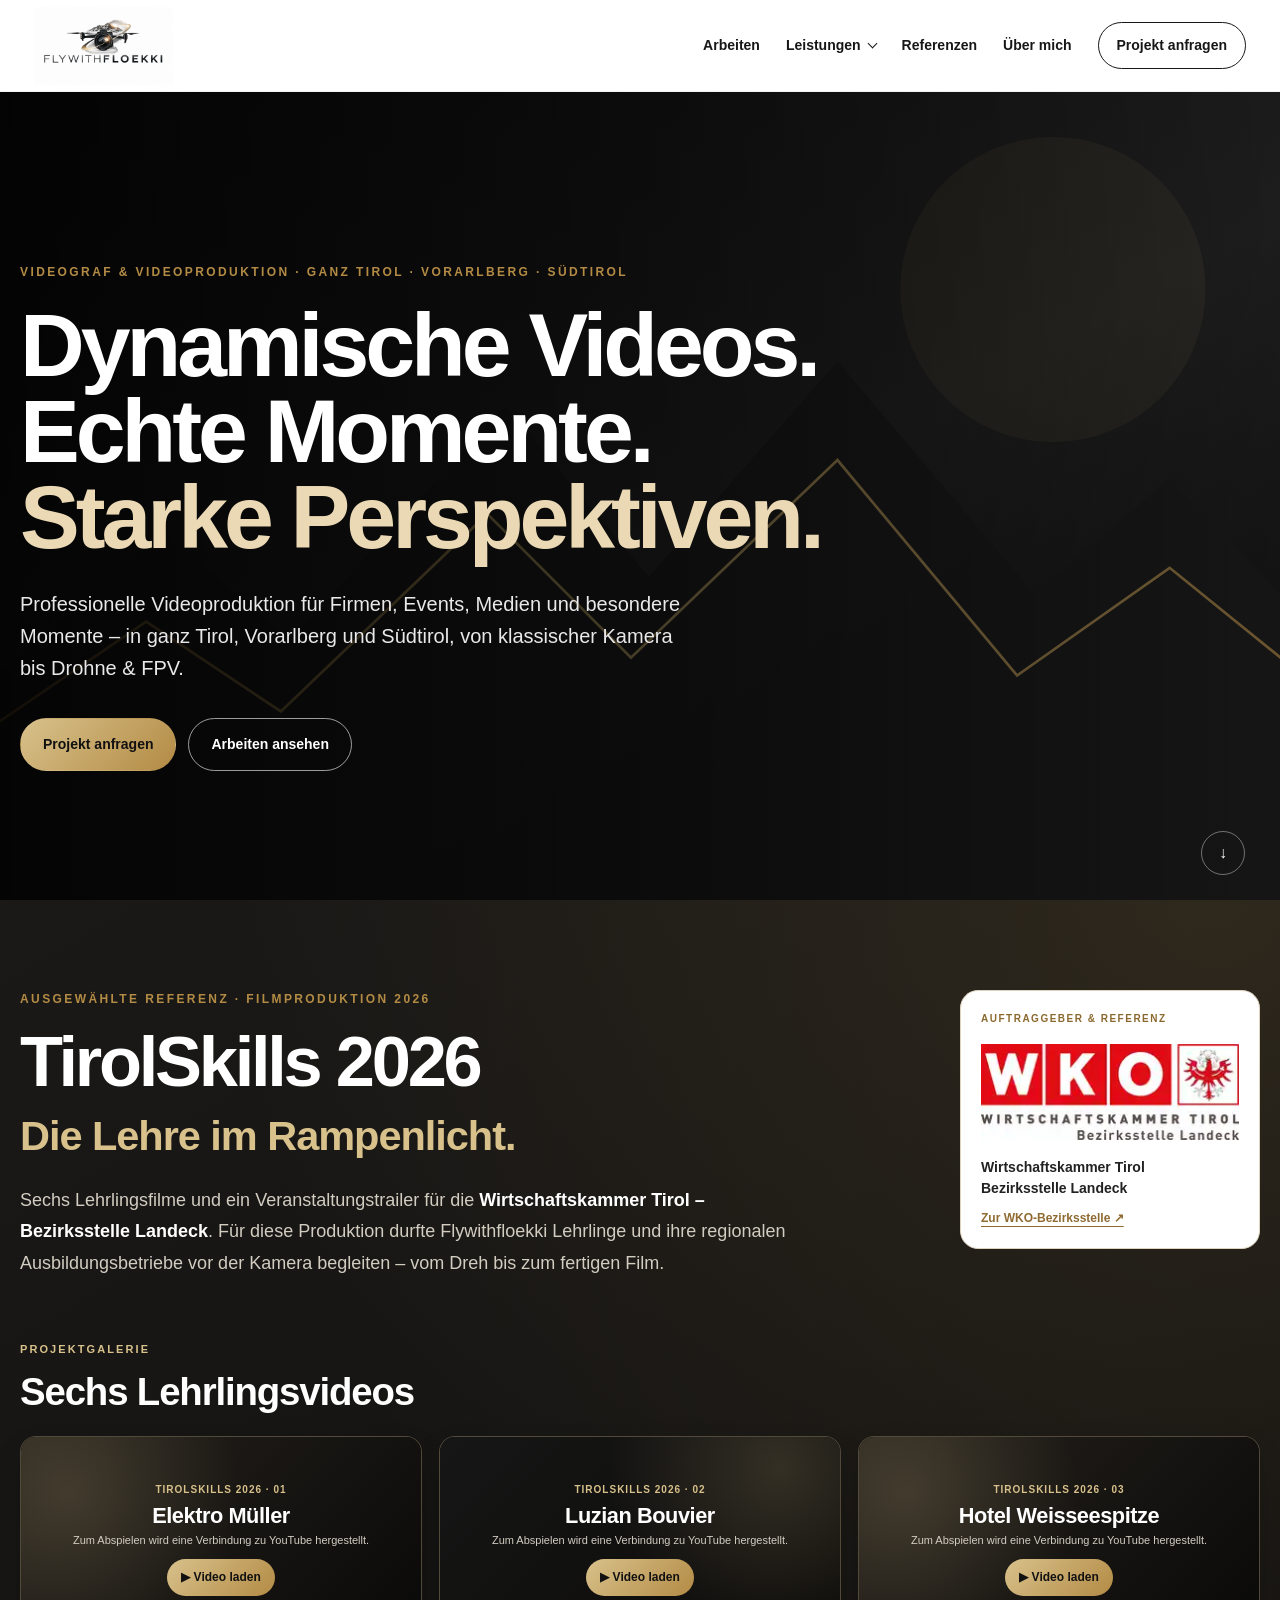
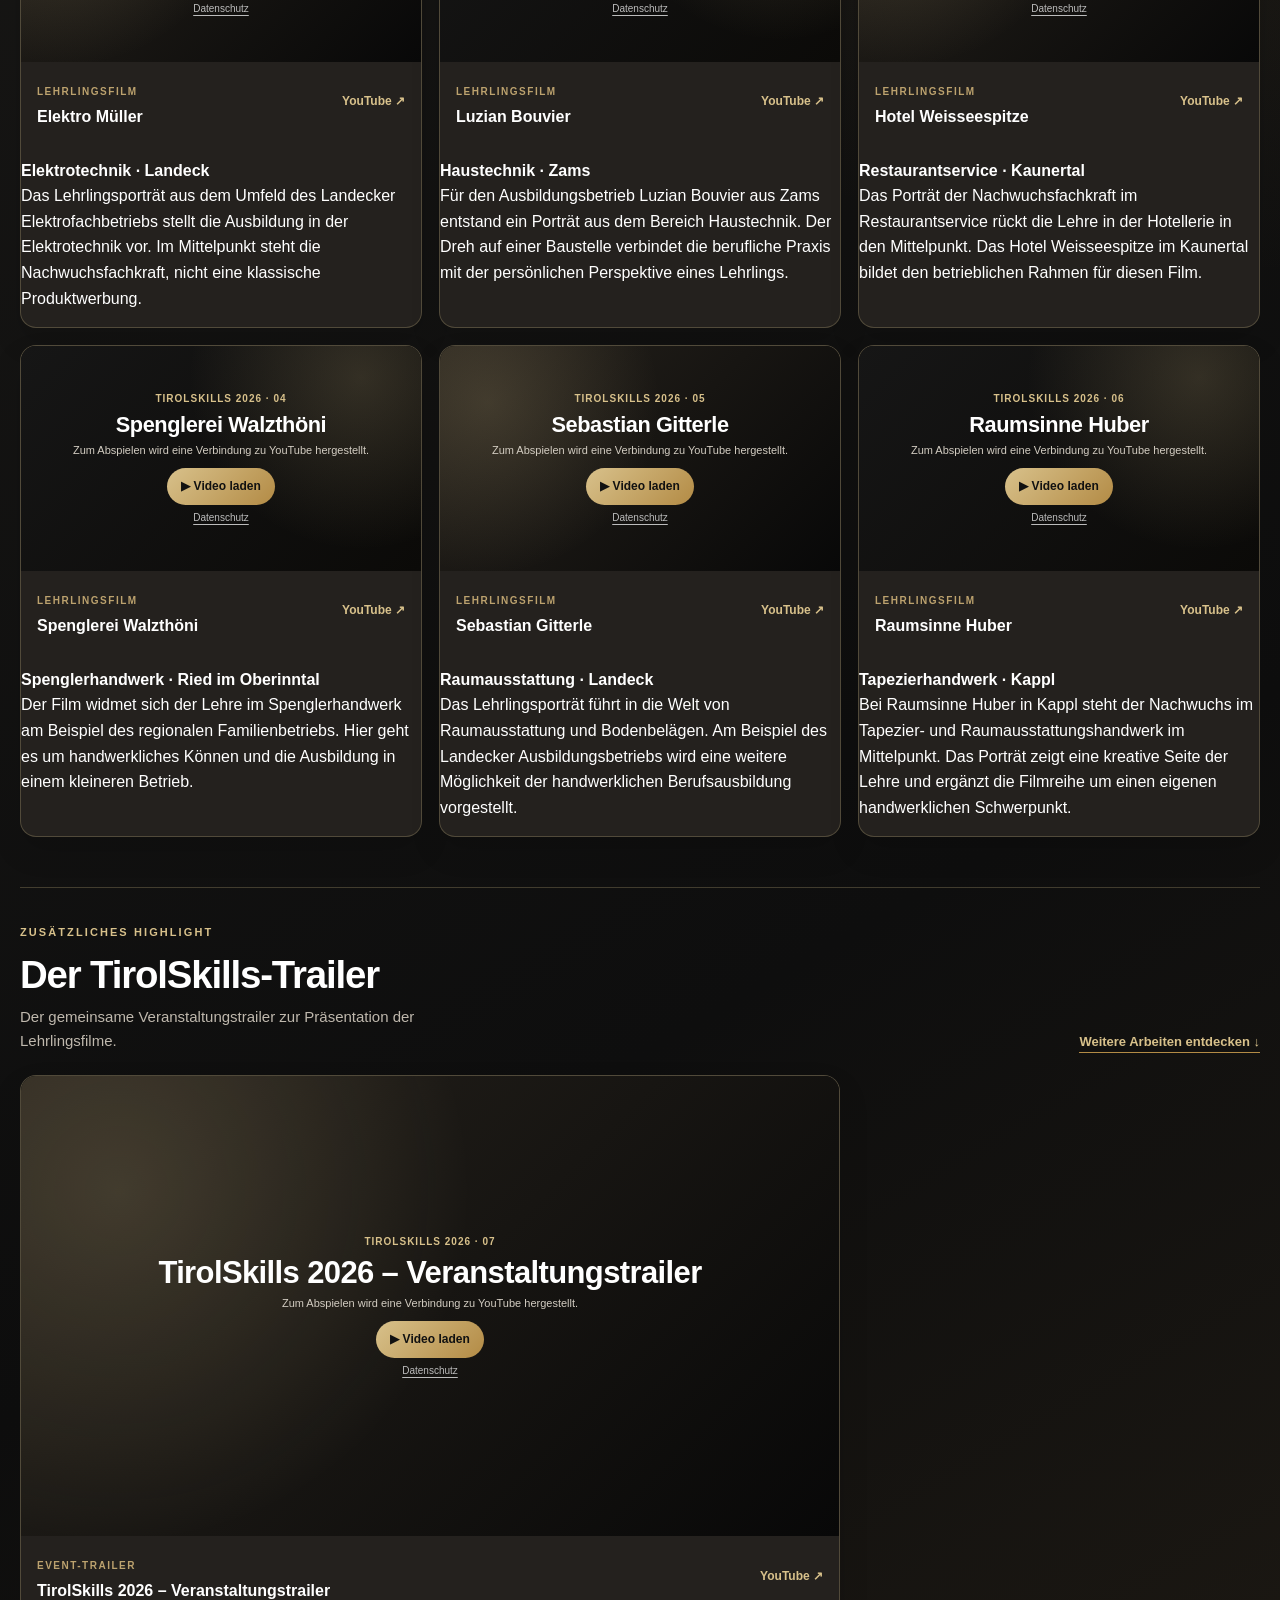
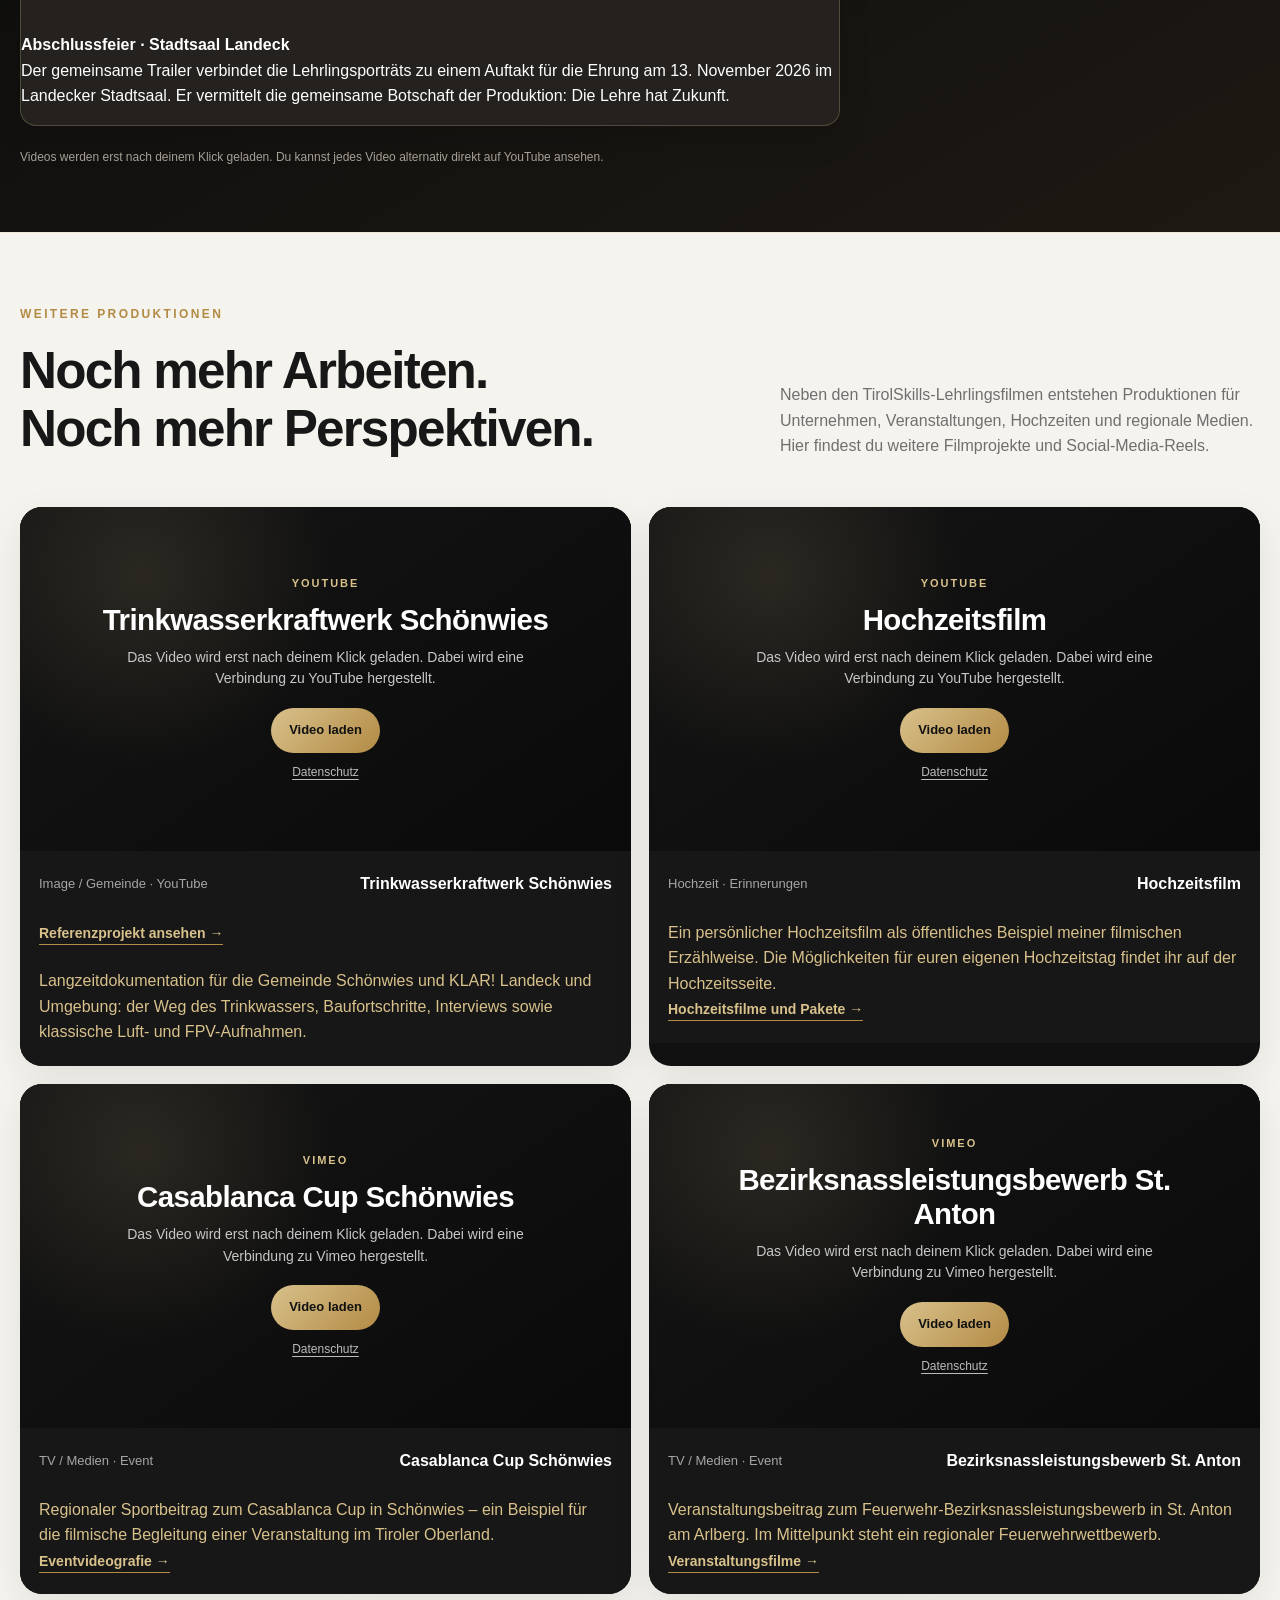
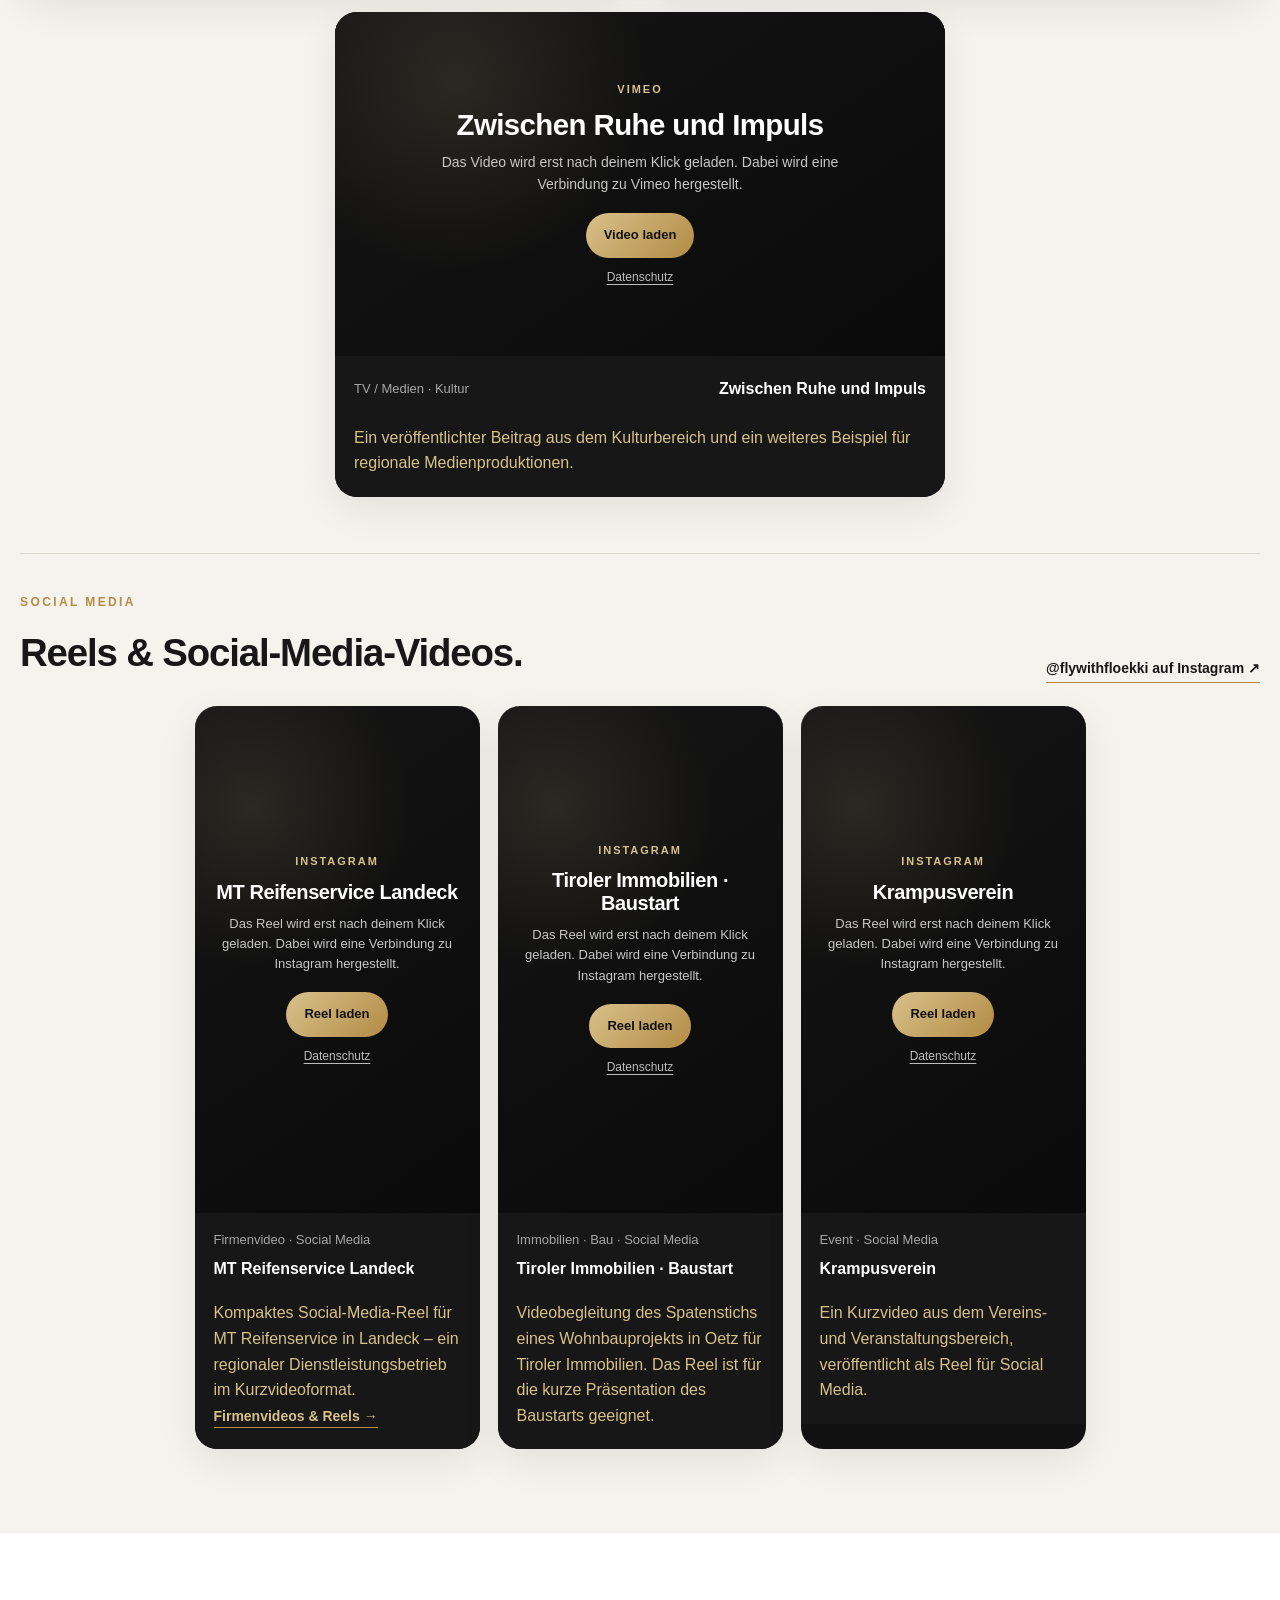
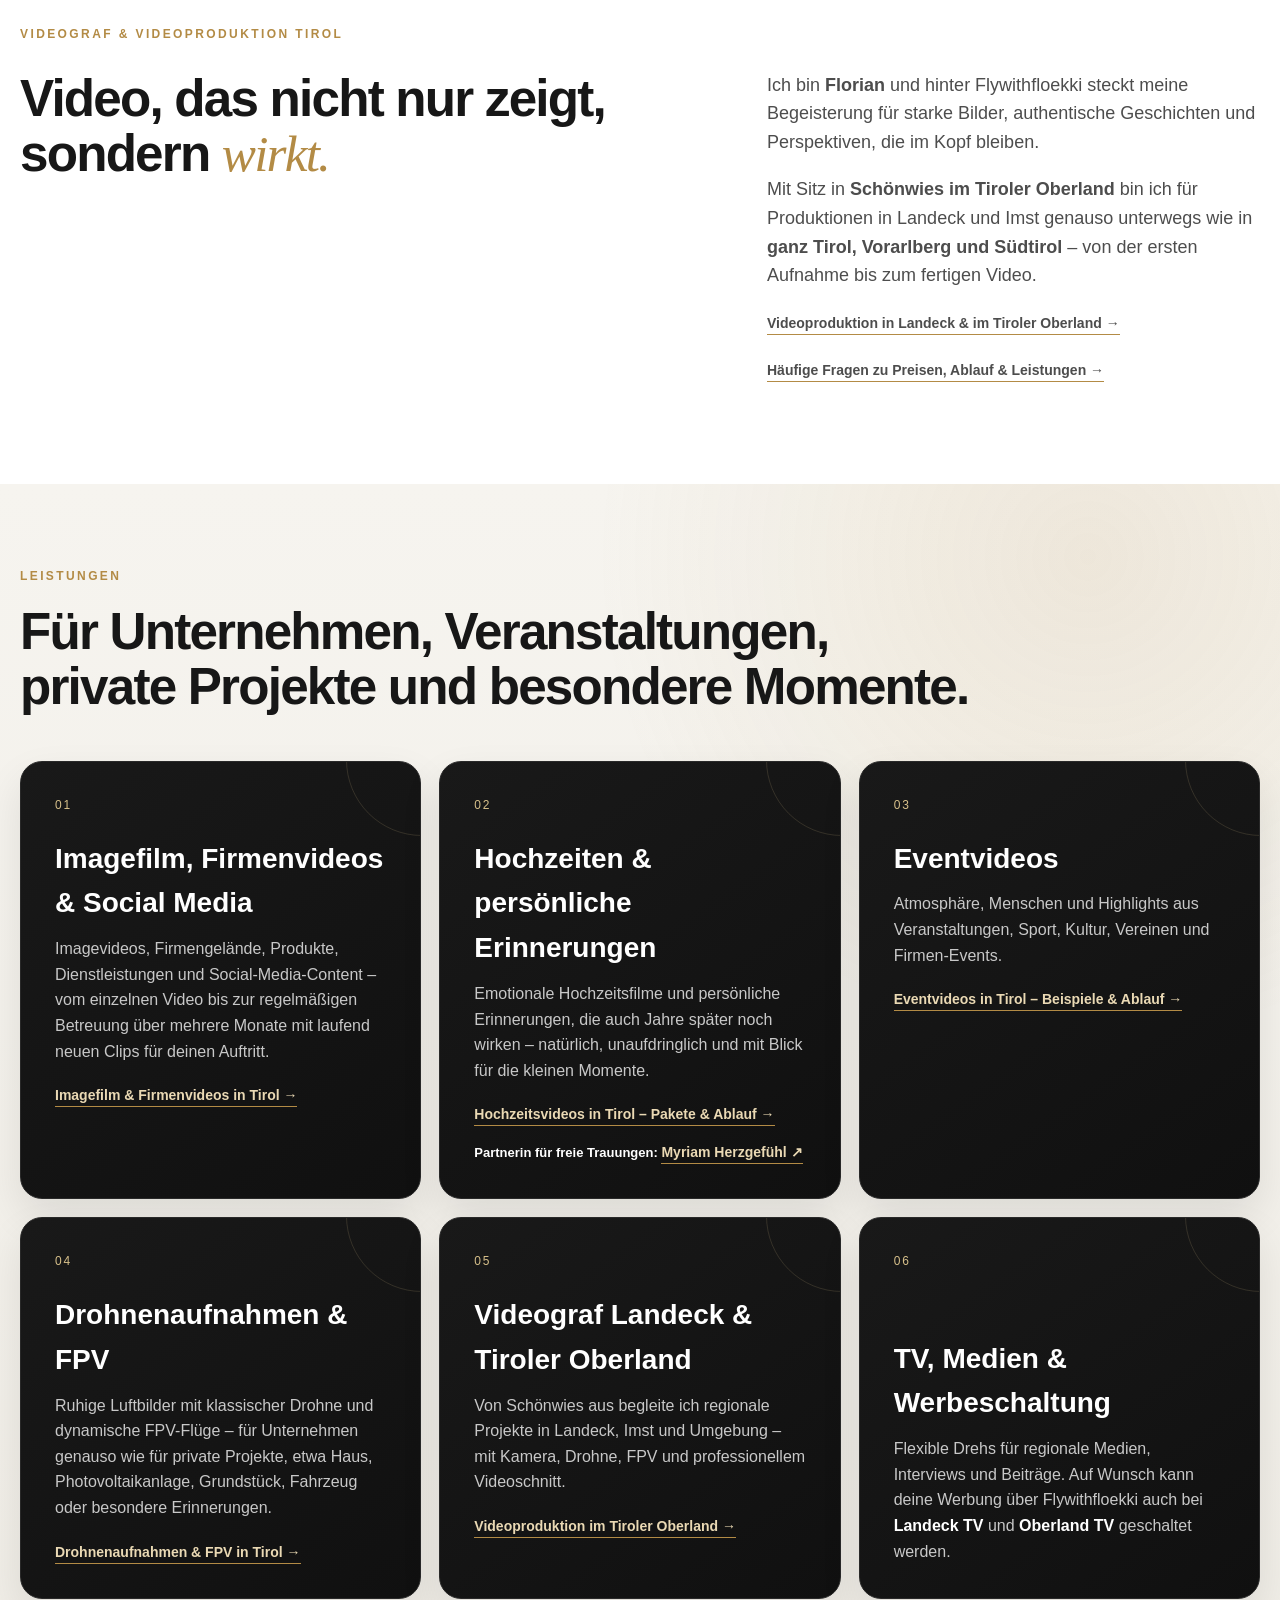
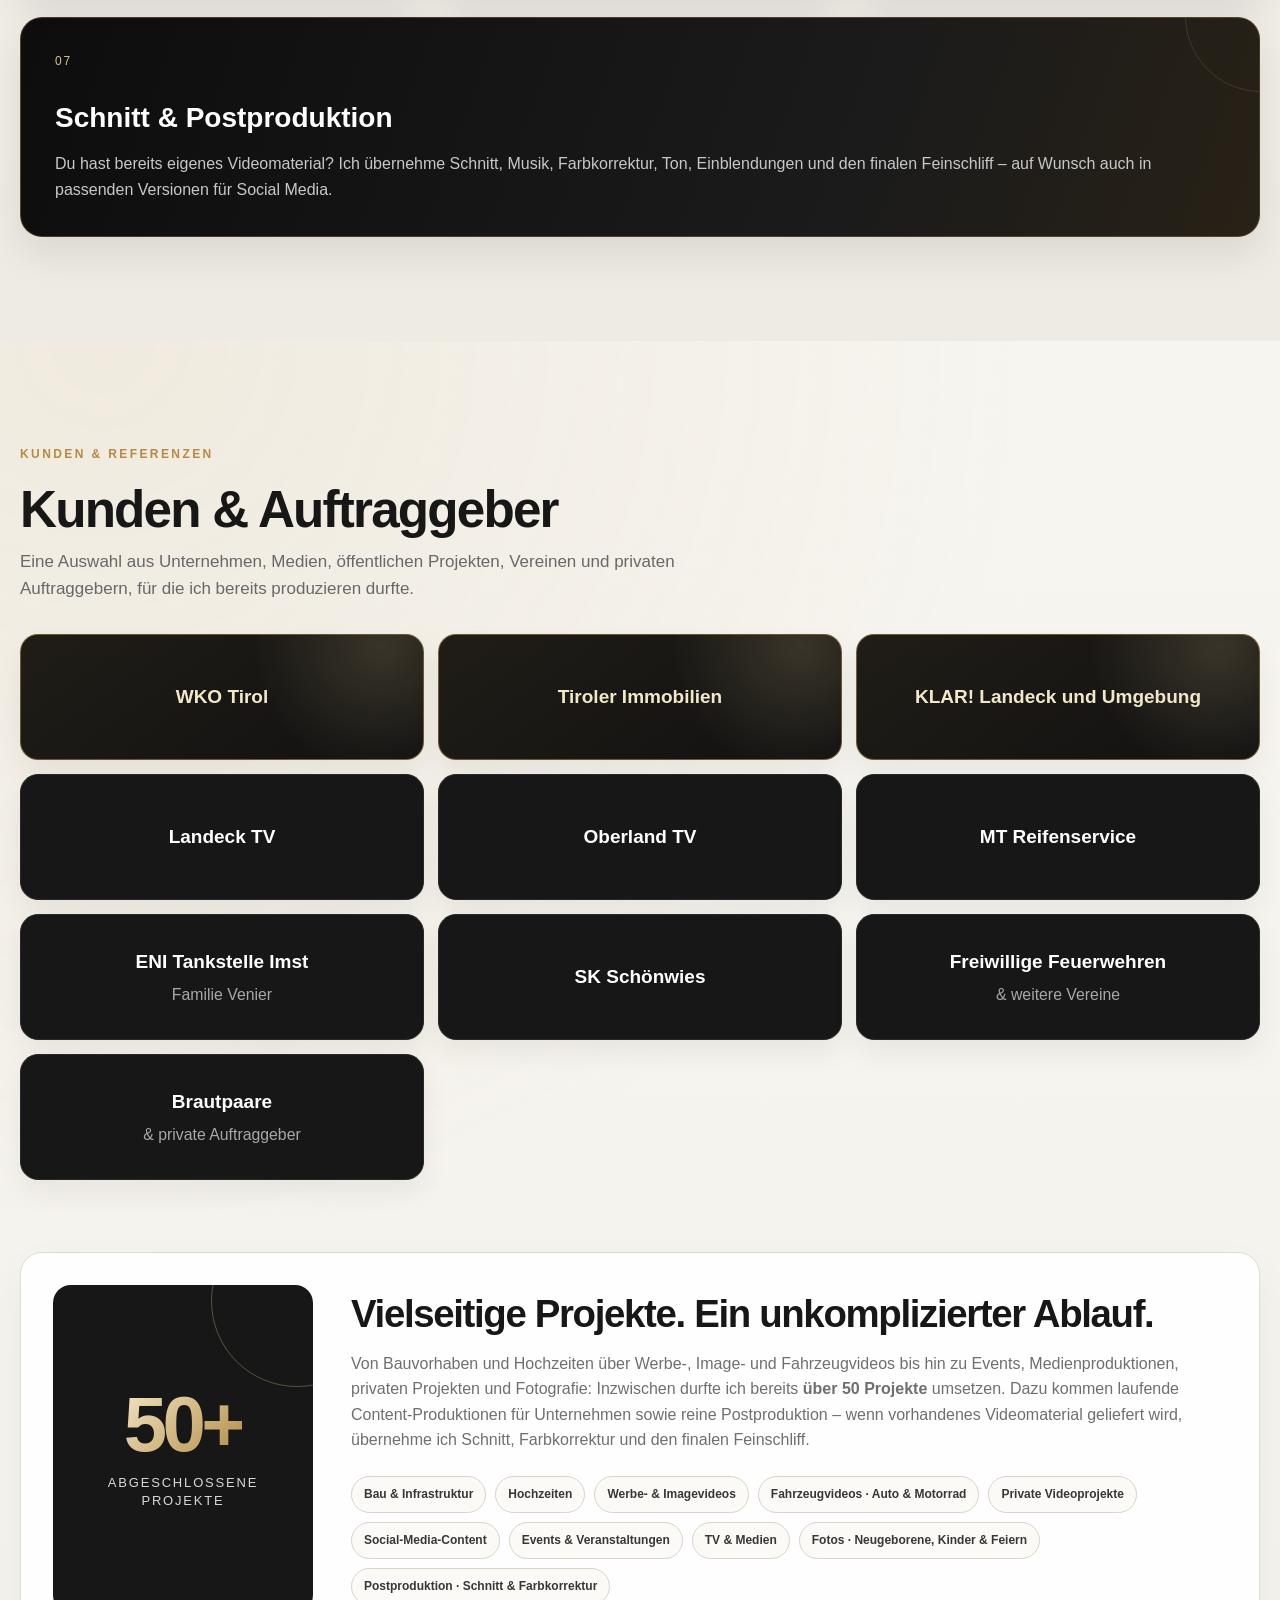
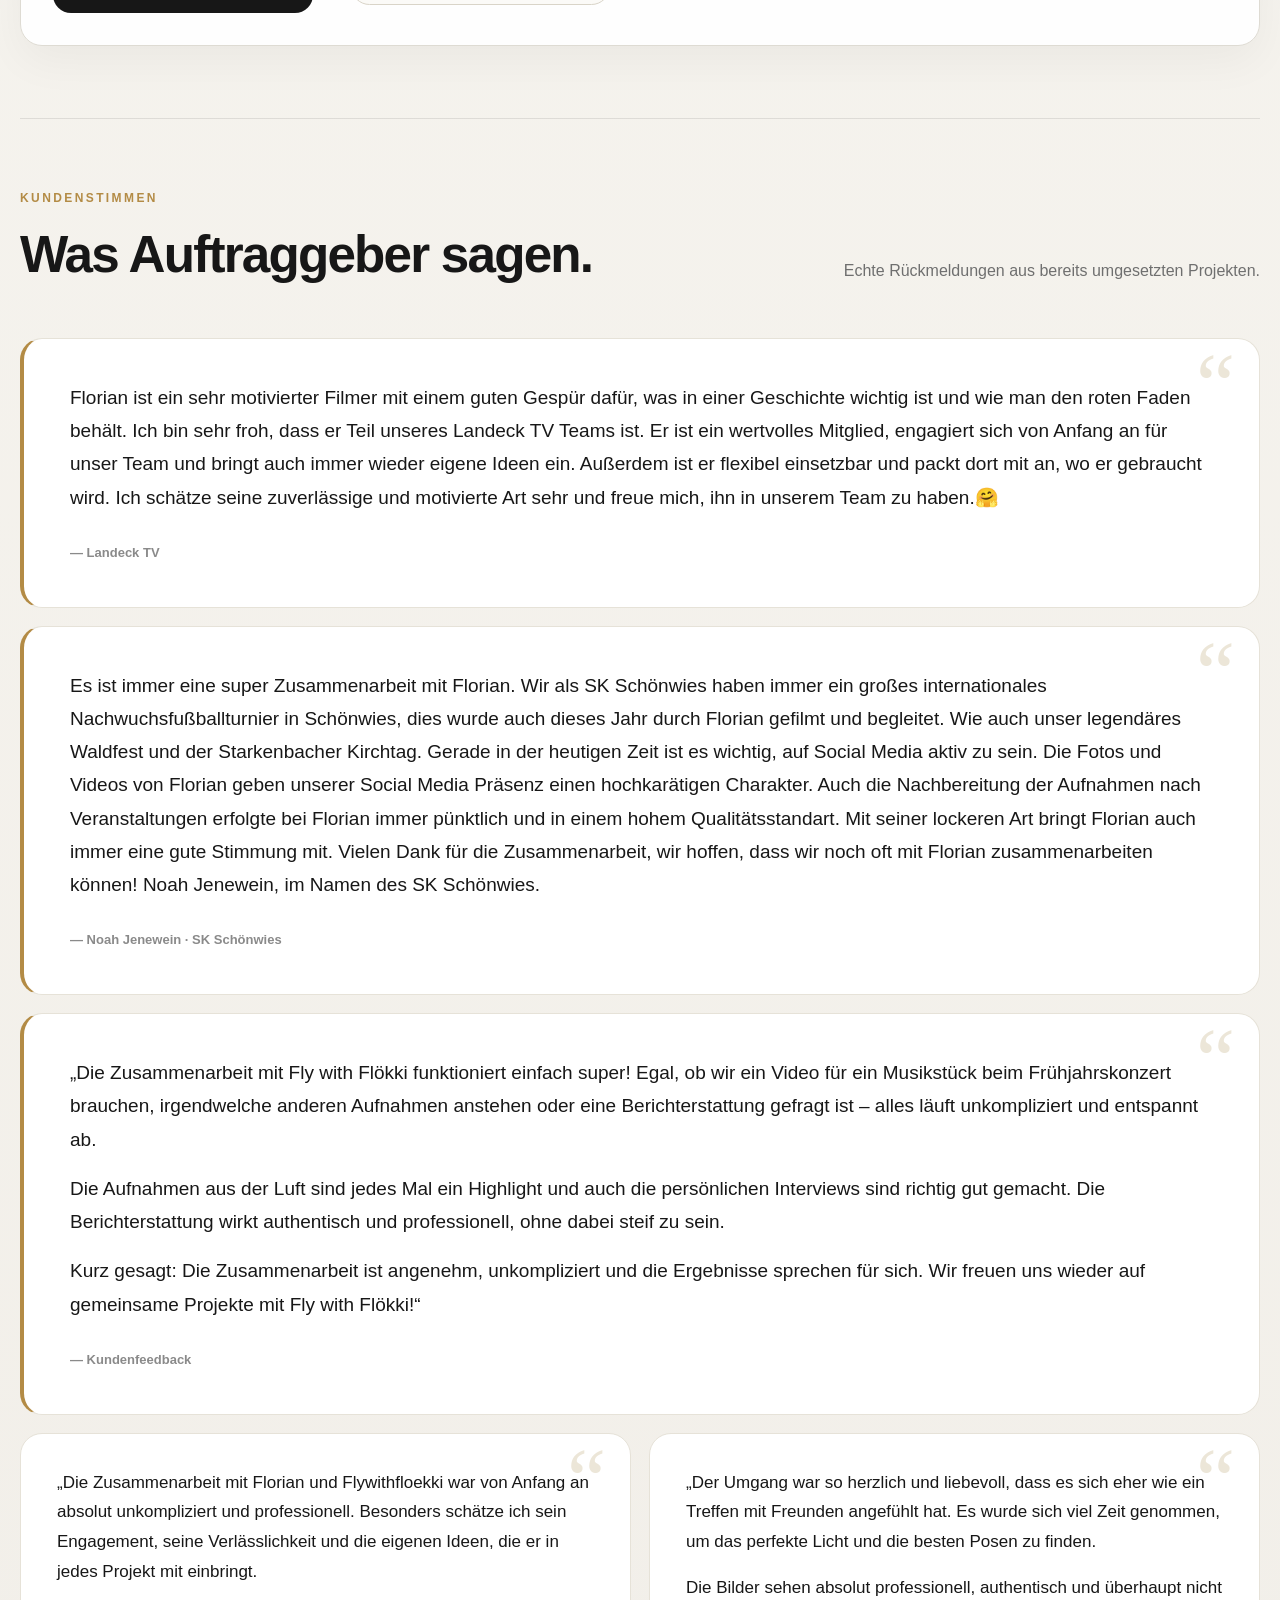
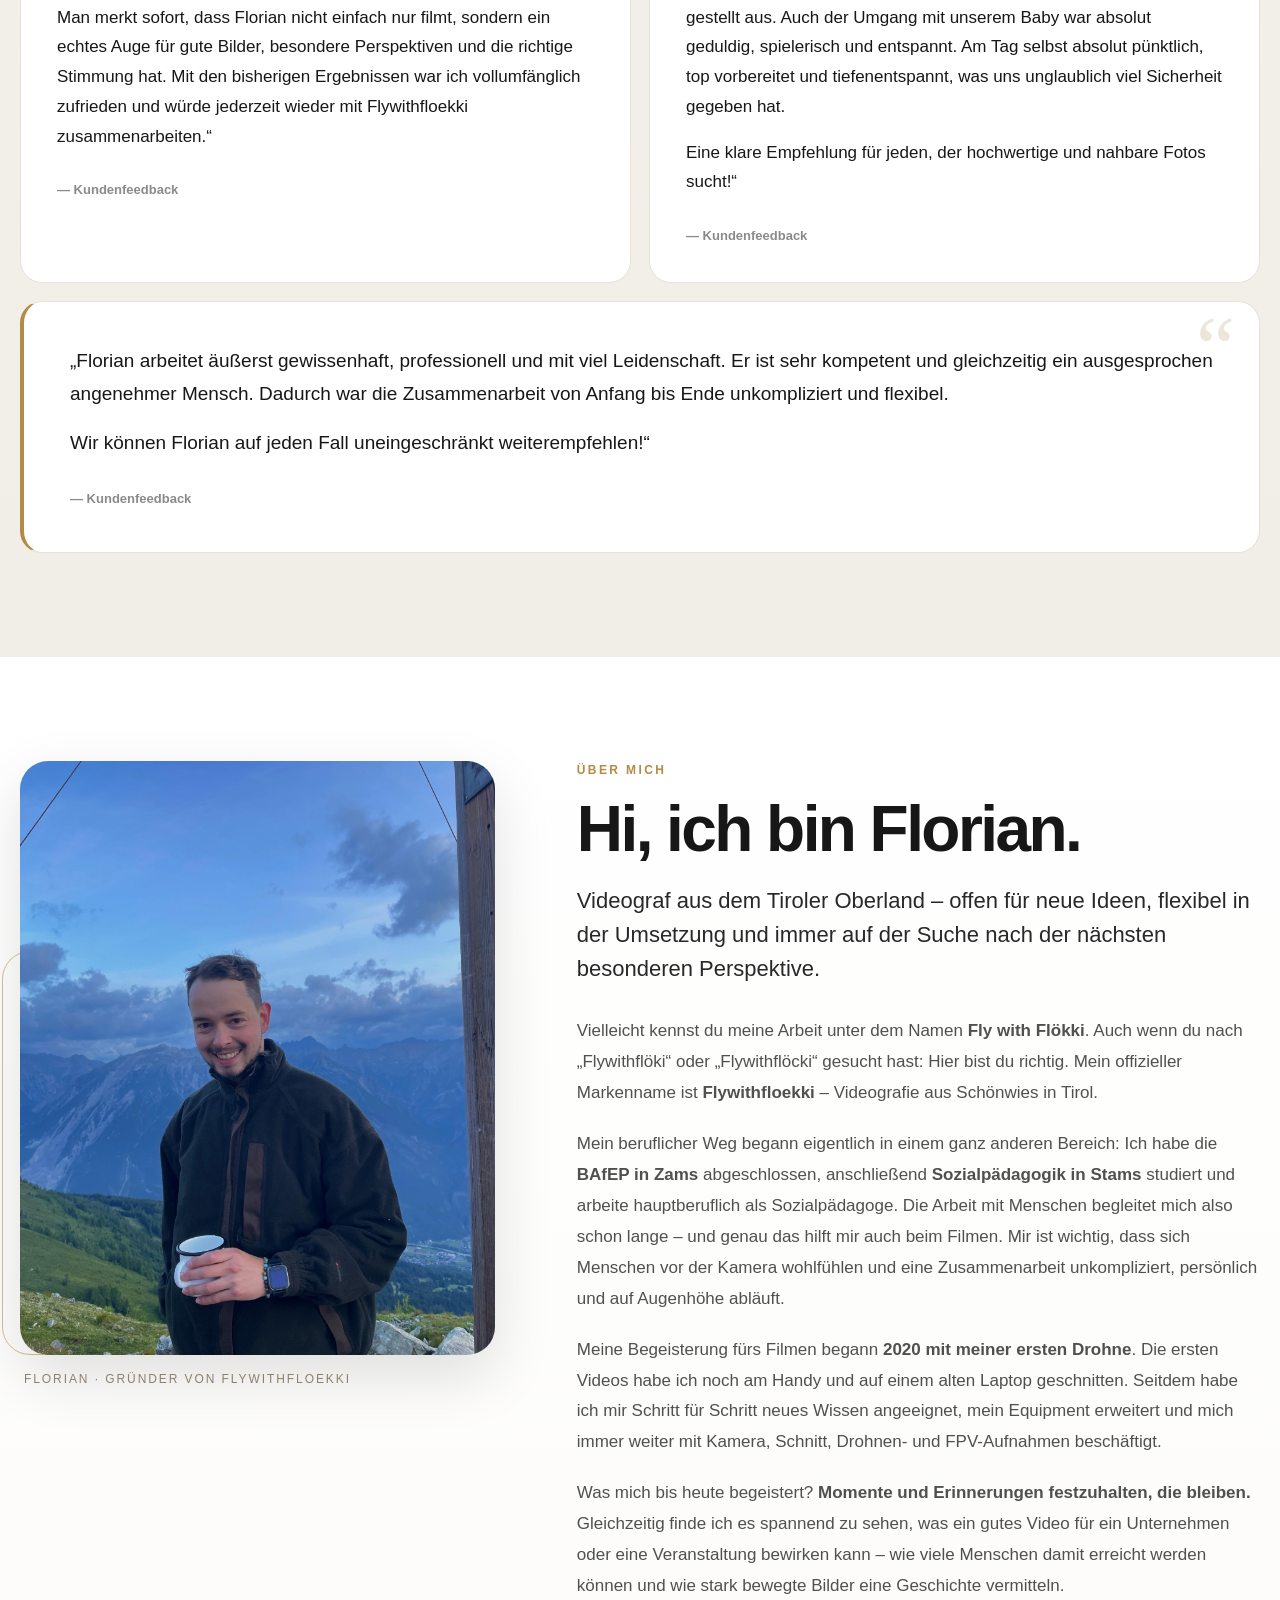
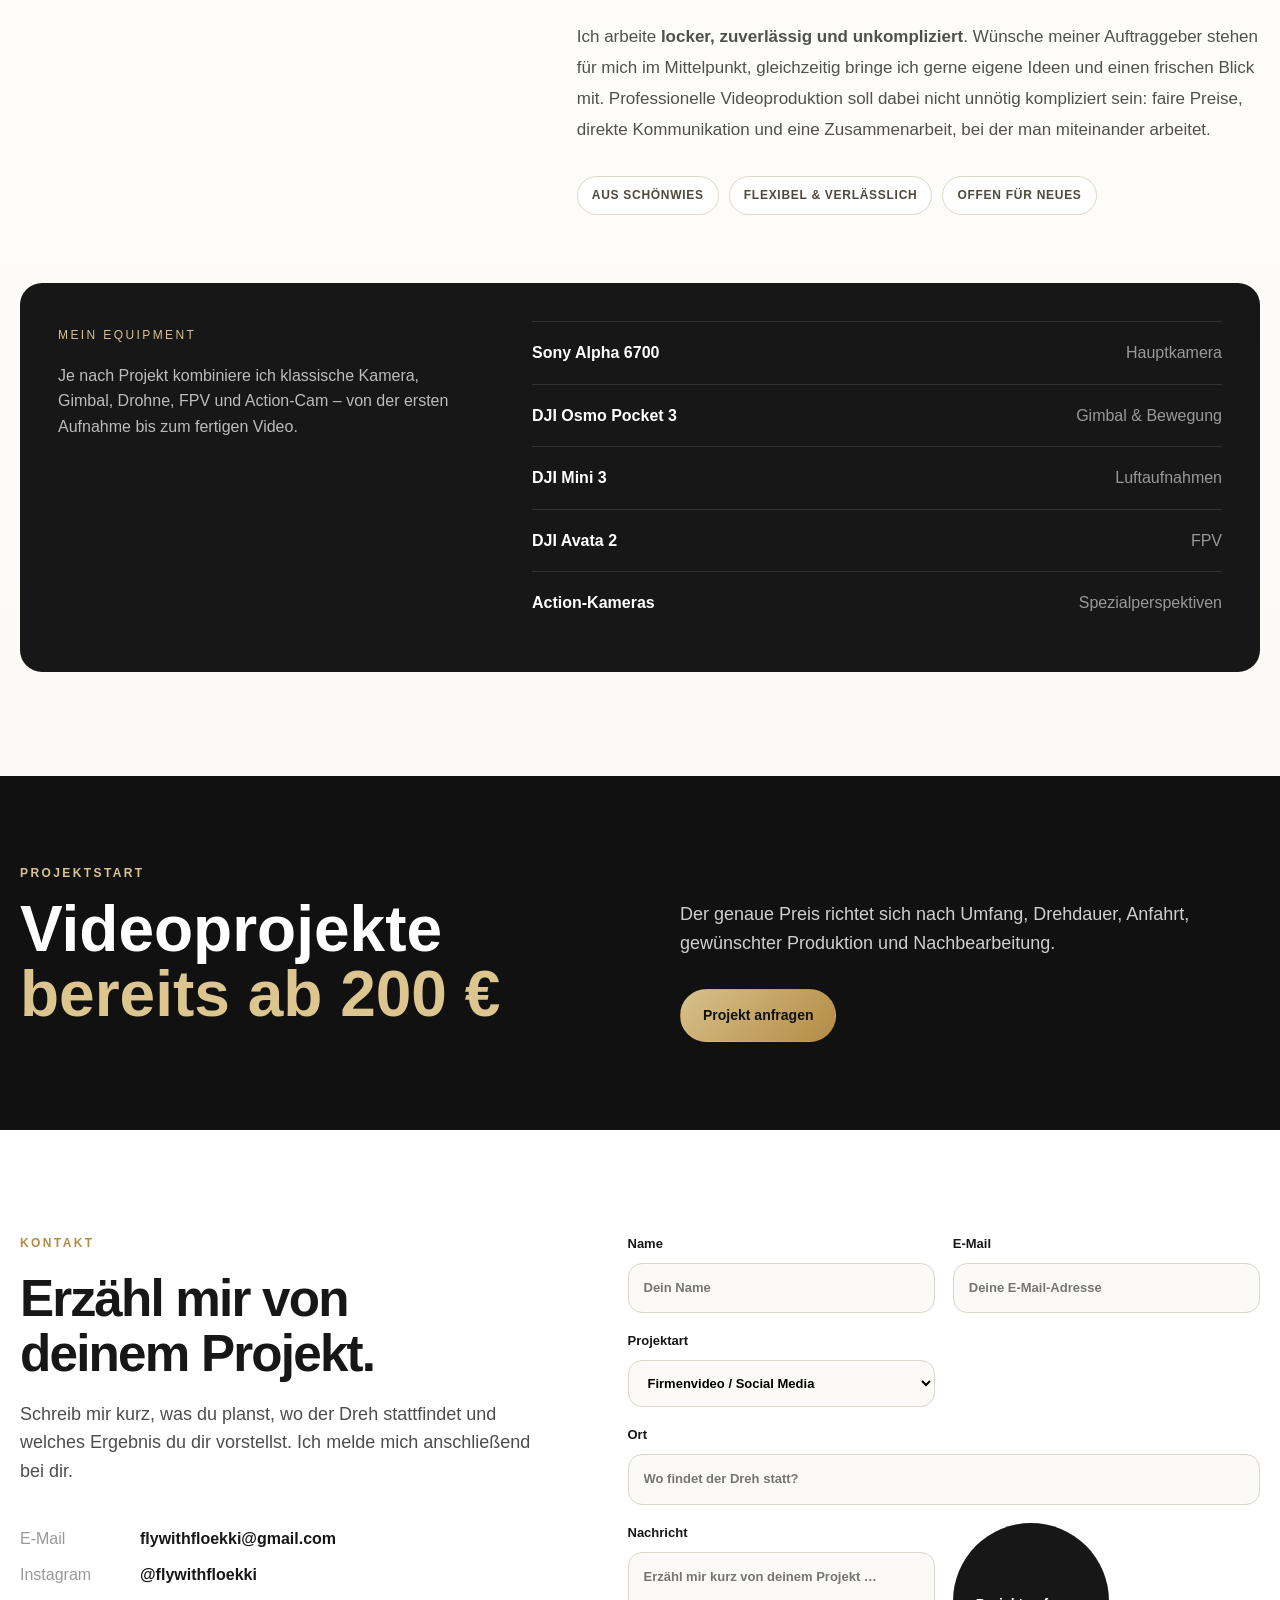
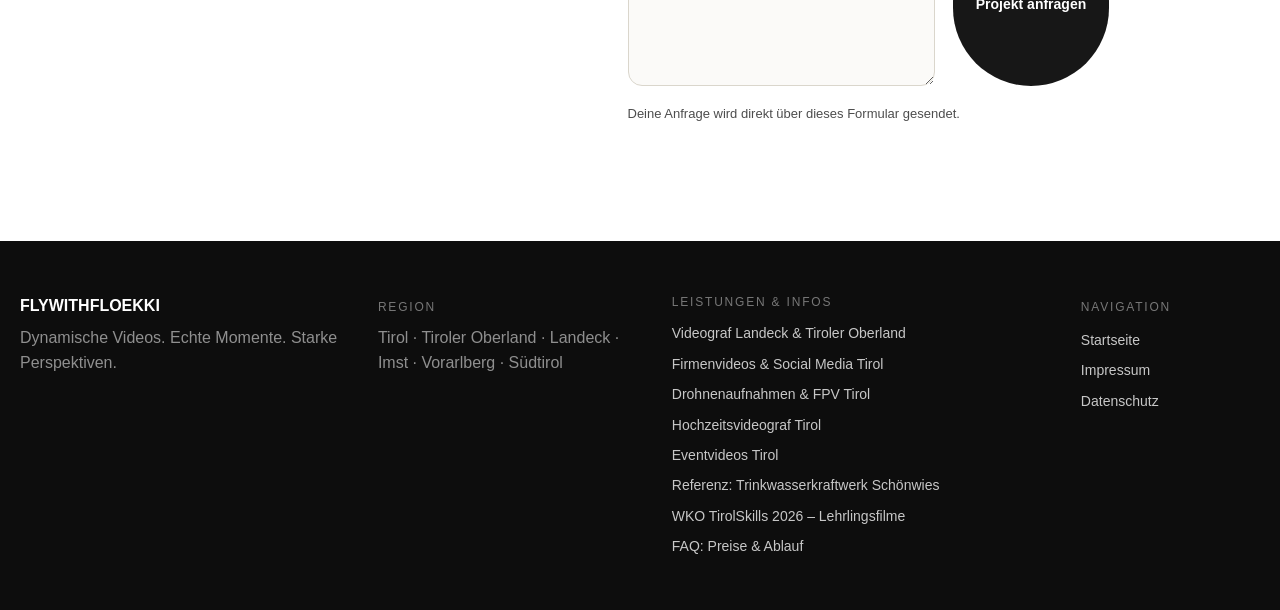
==== index.html @ 46399534 "Individuelle Referenztexte und lokale SEO-Bezüge: index.html" ====
<!doctype html>
<html lang="de">
<head>
  <meta charset="utf-8">
  <meta name="viewport" content="width=device-width, initial-scale=1">
  <link rel="icon" type="image/png" href="/assets/logo.png">
  <meta name="description" content="Flywithfloekki (Fly with Flökki) – Videograf aus Schönwies in Tirol für Firmenvideos, Events, Social Media sowie Drohnen- und FPV-Aufnahmen.">
  <title>Flywithfloekki | Videograf Tirol – Videos, Drohne & FPV</title>
  <link rel="canonical" href="https://flywithfloekki.at/">
  <meta property="og:title" content="Flywithfloekki | Videograf & Videoproduktion Tirol">
  <meta property="og:site_name" content="Flywithfloekki">
  <meta property="og:description" content="Videoproduktion für Firmen, Events, Hochzeiten sowie Drohnen- und FPV-Aufnahmen in ganz Tirol, Vorarlberg und Südtirol.">
  <meta property="og:type" content="website">
  <meta property="og:url" content="https://flywithfloekki.at/">
  <meta property="og:image" content="https://flywithfloekki.at/assets/logo.png">
  <link rel="stylesheet" href="styles.css?v=20261118-referenzen">
  <script type="application/ld+json">
  {
    "@context": "https://schema.org",
    "@type": "ProfessionalService",
    "name": "Flywithfloekki",
    "alternateName": ["Fly with Flökki", "Flywithflökki"],
    "url": "https://flywithfloekki.at/",
    "logo": "https://flywithfloekki.at/assets/logo.png",
    "image": "https://flywithfloekki.at/assets/florian.jpg",
    "email": "flywithfloekki@gmail.com",
    "description": "Videoproduktion für Firmen, Events, Medien und Hochzeiten sowie Drohnen- und FPV-Aufnahmen in Tirol, Vorarlberg und Südtirol.",
    "address": {
      "@type": "PostalAddress",
      "addressLocality": "Schönwies",
      "addressRegion": "Tirol",
      "addressCountry": "AT"
    },
    "areaServed": [
      "Tirol",
      "Tiroler Oberland",
      "Landeck",
      "Imst",
      "Vorarlberg",
      "Südtirol"
    ],
    "sameAs": [
      "https://www.instagram.com/flywithfloekki/"
    ]
  }
  </script>
  <script type="application/ld+json">
  {
    "@context": "https://schema.org",
    "@type": "WebSite",
    "name": "Flywithfloekki",
    "alternateName": ["Fly with Flökki", "Flywithflökki", "flywithfloekki.at"],
    "url": "https://flywithfloekki.at/"
  }
  </script>
</head>
<body>
  <header class="site-header">
    <a class="brand" href="#top" aria-label="Flywithfloekki Startseite">
      <img src="assets/logo.png" alt="Flywithfloekki Logo – Videograf und Videoproduktion in Tirol">
    </a>
    <button class="nav-toggle" aria-label="Menü öffnen" aria-expanded="false">☰</button>
    <nav class="nav" aria-label="Hauptnavigation">
      <a href="/#wko-tirolskills">Arbeiten</a>
      <details class="nav-services">
        <summary>Leistungen <span aria-hidden="true" class="nav-caret"></span></summary>
        <div class="nav-service-links">
          <a href="/#leistungen">Alle Leistungen im Überblick</a>
          <a href="/firmenvideo-social-media-tirol.html">Imagefilm &amp; Firmenvideos</a>
          <a href="/hochzeitsvideograf-tirol.html">Hochzeitsvideos</a>
          <a href="/eventvideo-tirol.html">Eventvideos</a>
          <a href="/drohnenaufnahmen-fpv-tirol.html">Drohnenaufnahmen &amp; FPV</a>
          <a href="/videograf-landeck-tiroler-oberland.html">Videograf Landeck &amp; Tiroler Oberland</a>
        </div>
      </details>
      <a href="/#referenzen">Referenzen</a>
      <a href="/#ueber-mich">Über mich</a>
      <a href="/#kontakt" class="nav-cta">Projekt anfragen</a>
    </nav>
  </header>

  <main id="top">
    <section class="hero" aria-label="Flywithfloekki Videograf und Videoproduktion Tirol">
      <div class="hero-media hero-fallback" role="img" aria-label="Stilisierte Berglandschaft"></div>
      <div class="hero-overlay"></div>
      <div class="hero-content container">
        <p class="eyebrow">Videograf & Videoproduktion · ganz Tirol · Vorarlberg · Südtirol</p>
        <h1>Dynamische Videos.<br>Echte Momente.<br><span>Starke Perspektiven.</span></h1>
        <p class="hero-copy">Professionelle Videoproduktion für Firmen, Events, Medien und besondere Momente – in ganz Tirol, Vorarlberg und Südtirol, von klassischer Kamera bis Drohne & FPV.</p>
        <div class="hero-actions">
          <a class="button button-gold" href="#kontakt">Projekt anfragen</a>
          <a class="button button-ghost" href="#wko-tirolskills">Arbeiten ansehen</a>
        </div>
      </div>
      <a class="scroll-hint" href="#wko-tirolskills" aria-label="Zu den Videoarbeiten scrollen">↓</a>
    </section>


    <!-- WKO Tirol, Bezirksstelle Landeck: Auftraggeber-Referenz mit Logo & Website gemäß Freigabe -->
    <section id="wko-tirolskills" class="section wko-showcase" aria-labelledby="wko-heading">
      <div class="container">
        <div class="wko-intro">
          <div class="wko-intro-text">
            <div class="section-label">Ausgewählte Referenz · Filmproduktion 2026</div>
            <h2 id="wko-heading">TirolSkills 2026 <span>Die Lehre im Rampenlicht.</span></h2>
            <p>Sechs Lehrlingsfilme und ein Veranstaltungstrailer für die <strong>Wirtschaftskammer Tirol – Bezirksstelle Landeck</strong>. Für diese Produktion durfte Flywithfloekki Lehrlinge und ihre regionalen Ausbildungsbetriebe vor der Kamera begleiten – vom Dreh bis zum fertigen Film.</p>
          </div>
          <a class="wko-client" href="https://www.wko.at/tirol/bezirksstellen/bezirksstelle-landeck" target="_blank" rel="noopener noreferrer" aria-label="Wirtschaftskammer Tirol Bezirksstelle Landeck – offizielle Website">
            <span class="wko-client-kicker">AUFTRAGGEBER &amp; REFERENZ</span>
            <span class="wko-logo"><img src="assets/wko-bezirksstelle-landeck.webp" width="260" height="97" alt="Wirtschaftskammer Tirol, Bezirksstelle Landeck – offizielles Logo" loading="lazy"></span>
            <strong>Wirtschaftskammer Tirol<br>Bezirksstelle Landeck</strong>
            <span class="wko-client-link">Zur WKO-Bezirksstelle ↗</span>
          </a>
        </div>
        <div class="wko-heading-row">
          <div><span class="wko-eyebrow">PROJEKTGALERIE</span><h3>Sechs Lehrlingsvideos</h3></div>
        </div>
        <div class="wko-video-grid">
          <article class="wko-video-card">
<div class="video-frame">
<div class="media-consent" data-provider="youtube" data-src="https://www.youtube-nocookie.com/embed/aXj8goLixJE?rel=0" data-title="Elektro Müller – TirolSkills 2026">
<div class="media-consent-content">
<span class="media-consent-kicker">TIROLSKILLS 2026 · 01</span>
<strong>Elektro Müller</strong>
<p>Zum Abspielen wird eine Verbindung zu YouTube hergestellt.</p>
<button type="button" class="media-load-button">▶ Video laden</button>
<a class="media-consent-link" href="datenschutz.html#externe-medien">Datenschutz</a>
</div></div></div>
<div class="wko-video-caption"><div><span>Lehrlingsfilm</span><h4>Elektro Müller</h4></div><a href="https://youtu.be/aXj8goLixJE" target="_blank" rel="noopener noreferrer" aria-label="Elektro Müller auf YouTube öffnen">YouTube ↗</a></div>
<p class="wko-project-description"><strong>Elektrotechnik · Landeck</strong><br>Das Lehrlingsporträt aus dem Umfeld des Landecker Elektrofachbetriebs stellt die Ausbildung in der Elektrotechnik vor. Im Mittelpunkt steht die Nachwuchsfachkraft, nicht eine klassische Produktwerbung.</p>
</article>
<article class="wko-video-card">
<div class="video-frame">
<div class="media-consent" data-provider="youtube" data-src="https://www.youtube-nocookie.com/embed/aTKbrZQgtMg?rel=0" data-title="Luzian Bouvier – TirolSkills 2026">
<div class="media-consent-content">
<span class="media-consent-kicker">TIROLSKILLS 2026 · 02</span>
<strong>Luzian Bouvier</strong>
<p>Zum Abspielen wird eine Verbindung zu YouTube hergestellt.</p>
<button type="button" class="media-load-button">▶ Video laden</button>
<a class="media-consent-link" href="datenschutz.html#externe-medien">Datenschutz</a>
</div></div></div>
<div class="wko-video-caption"><div><span>Lehrlingsfilm</span><h4>Luzian Bouvier</h4></div><a href="https://youtu.be/aTKbrZQgtMg" target="_blank" rel="noopener noreferrer" aria-label="Luzian Bouvier auf YouTube öffnen">YouTube ↗</a></div>
<p class="wko-project-description"><strong>Haustechnik · Zams</strong><br>Für den Ausbildungsbetrieb Luzian Bouvier aus Zams entstand ein Porträt aus dem Bereich Haustechnik. Der Dreh auf einer Baustelle verbindet die berufliche Praxis mit der persönlichen Perspektive eines Lehrlings.</p>
</article>
<article class="wko-video-card">
<div class="video-frame">
<div class="media-consent" data-provider="youtube" data-src="https://www.youtube-nocookie.com/embed/mizfNRloHAQ?rel=0" data-title="Hotel Weisseespitze – TirolSkills 2026">
<div class="media-consent-content">
<span class="media-consent-kicker">TIROLSKILLS 2026 · 03</span>
<strong>Hotel Weisseespitze</strong>
<p>Zum Abspielen wird eine Verbindung zu YouTube hergestellt.</p>
<button type="button" class="media-load-button">▶ Video laden</button>
<a class="media-consent-link" href="datenschutz.html#externe-medien">Datenschutz</a>
</div></div></div>
<div class="wko-video-caption"><div><span>Lehrlingsfilm</span><h4>Hotel Weisseespitze</h4></div><a href="https://youtu.be/mizfNRloHAQ" target="_blank" rel="noopener noreferrer" aria-label="Hotel Weisseespitze auf YouTube öffnen">YouTube ↗</a></div>
<p class="wko-project-description"><strong>Restaurantservice · Kaunertal</strong><br>Das Porträt der Nachwuchsfachkraft im Restaurantservice rückt die Lehre in der Hotellerie in den Mittelpunkt. Das Hotel Weisseespitze im Kaunertal bildet den betrieblichen Rahmen für diesen Film.</p>
</article>
<article class="wko-video-card">
<div class="video-frame">
<div class="media-consent" data-provider="youtube" data-src="https://www.youtube-nocookie.com/embed/I1g9T9TOQAs?rel=0" data-title="Spenglerei Walzthöni – TirolSkills 2026">
<div class="media-consent-content">
<span class="media-consent-kicker">TIROLSKILLS 2026 · 04</span>
<strong>Spenglerei Walzthöni</strong>
<p>Zum Abspielen wird eine Verbindung zu YouTube hergestellt.</p>
<button type="button" class="media-load-button">▶ Video laden</button>
<a class="media-consent-link" href="datenschutz.html#externe-medien">Datenschutz</a>
</div></div></div>
<div class="wko-video-caption"><div><span>Lehrlingsfilm</span><h4>Spenglerei Walzthöni</h4></div><a href="https://youtu.be/I1g9T9TOQAs" target="_blank" rel="noopener noreferrer" aria-label="Spenglerei Walzthöni auf YouTube öffnen">YouTube ↗</a></div>
<p class="wko-project-description"><strong>Spenglerhandwerk · Ried im Oberinntal</strong><br>Der Film widmet sich der Lehre im Spenglerhandwerk am Beispiel des regionalen Familienbetriebs. Hier geht es um handwerkliches Können und die Ausbildung in einem kleineren Betrieb.</p>
</article>
<article class="wko-video-card">
<div class="video-frame">
<div class="media-consent" data-provider="youtube" data-src="https://www.youtube-nocookie.com/embed/oQ7_5jg57hc?rel=0" data-title="Sebastian Gitterle – TirolSkills 2026">
<div class="media-consent-content">
<span class="media-consent-kicker">TIROLSKILLS 2026 · 05</span>
<strong>Sebastian Gitterle</strong>
<p>Zum Abspielen wird eine Verbindung zu YouTube hergestellt.</p>
<button type="button" class="media-load-button">▶ Video laden</button>
<a class="media-consent-link" href="datenschutz.html#externe-medien">Datenschutz</a>
</div></div></div>
<div class="wko-video-caption"><div><span>Lehrlingsfilm</span><h4>Sebastian Gitterle</h4></div><a href="https://youtu.be/oQ7_5jg57hc" target="_blank" rel="noopener noreferrer" aria-label="Sebastian Gitterle auf YouTube öffnen">YouTube ↗</a></div>
<p class="wko-project-description"><strong>Raumausstattung · Landeck</strong><br>Das Lehrlingsporträt führt in die Welt von Raumausstattung und Bodenbelägen. Am Beispiel des Landecker Ausbildungsbetriebs wird eine weitere Möglichkeit der handwerklichen Berufsausbildung vorgestellt.</p>
</article>
<article class="wko-video-card">
<div class="video-frame">
<div class="media-consent" data-provider="youtube" data-src="https://www.youtube-nocookie.com/embed/xw4JYecNkuc?rel=0" data-title="Raumsinne Huber – TirolSkills 2026">
<div class="media-consent-content">
<span class="media-consent-kicker">TIROLSKILLS 2026 · 06</span>
<strong>Raumsinne Huber</strong>
<p>Zum Abspielen wird eine Verbindung zu YouTube hergestellt.</p>
<button type="button" class="media-load-button">▶ Video laden</button>
<a class="media-consent-link" href="datenschutz.html#externe-medien">Datenschutz</a>
</div></div></div>
<div class="wko-video-caption"><div><span>Lehrlingsfilm</span><h4>Raumsinne Huber</h4></div><a href="https://youtu.be/xw4JYecNkuc" target="_blank" rel="noopener noreferrer" aria-label="Raumsinne Huber auf YouTube öffnen">YouTube ↗</a></div>
<p class="wko-project-description"><strong>Tapezierhandwerk · Kappl</strong><br>Bei Raumsinne Huber in Kappl steht der Nachwuchs im Tapezier- und Raumausstattungshandwerk im Mittelpunkt. Das Porträt zeigt eine kreative Seite der Lehre und ergänzt die Filmreihe um einen eigenen handwerklichen Schwerpunkt.</p>
</article>
        </div>
        <div class="wko-trailer-heading">
          <div><span class="wko-eyebrow">ZUSÄTZLICHES HIGHLIGHT</span><h3>Der TirolSkills-Trailer</h3>
          <p>Der gemeinsame Veranstaltungstrailer zur Präsentation der Lehrlingsfilme.</p></div>
          <a href="#portfolio" class="wko-more">Weitere Arbeiten entdecken ↓</a>
        </div>
        <div class="wko-trailer"><article class="wko-video-card">
<div class="video-frame">
<div class="media-consent" data-provider="youtube" data-src="https://www.youtube-nocookie.com/embed/Wkt-ZFGYxE0?rel=0" data-title="TirolSkills 2026 – Veranstaltungstrailer – TirolSkills 2026">
<div class="media-consent-content">
<span class="media-consent-kicker">TIROLSKILLS 2026 · 07</span>
<strong>TirolSkills 2026 – Veranstaltungstrailer</strong>
<p>Zum Abspielen wird eine Verbindung zu YouTube hergestellt.</p>
<button type="button" class="media-load-button">▶ Video laden</button>
<a class="media-consent-link" href="datenschutz.html#externe-medien">Datenschutz</a>
</div></div></div>
<div class="wko-video-caption"><div><span>Event-Trailer</span><h4>TirolSkills 2026 – Veranstaltungstrailer</h4></div><a href="https://youtu.be/Wkt-ZFGYxE0" target="_blank" rel="noopener noreferrer" aria-label="TirolSkills 2026 – Veranstaltungstrailer auf YouTube öffnen">YouTube ↗</a></div>
<p class="wko-project-description"><strong>Abschlussfeier · Stadtsaal Landeck</strong><br>Der gemeinsame Trailer verbindet die Lehrlingsporträts zu einem Auftakt für die Ehrung am 13. November 2026 im Landecker Stadtsaal. Er vermittelt die gemeinsame Botschaft der Produktion: Die Lehre hat Zukunft.</p>
</article></div>
        <p class="wko-privacy-note">Videos werden erst nach deinem Klick geladen. Du kannst jedes Video alternativ direkt auf YouTube ansehen.</p>
      </div>
    </section>

    <section id="portfolio" class="section portfolio-section">
      <div class="container">
        <div class="section-heading split">
          <div>
            <div class="section-label">Weitere Produktionen</div>
            <h2>Noch mehr Arbeiten.<br>Noch mehr Perspektiven.</h2>
          </div>
          <p class="muted">Neben den TirolSkills-Lehrlingsfilmen entstehen Produktionen für Unternehmen, Veranstaltungen, Hochzeiten und regionale Medien. Hier findest du weitere Filmprojekte und Social-Media-Reels.</p>
        </div>

        <div class="portfolio-grid">
          <article id="referenz-trinkwasser" class="portfolio-card featured-video">
            <div class="video-frame">
              <div class="media-consent" data-provider="youtube" data-src="https://www.youtube-nocookie.com/embed/HRHz7TYIEWQ?rel=0" data-title="Trinkwasserkraftwerk Schönwies">
                <div class="media-consent-content">
                  <span class="media-consent-kicker">YouTube</span>
                  <strong>Trinkwasserkraftwerk Schönwies</strong>
                  <p>Das Video wird erst nach deinem Klick geladen. Dabei wird eine Verbindung zu YouTube hergestellt.</p>
                  <button type="button" class="media-load-button">Video laden</button>
                  <a class="media-consent-link" href="datenschutz.html#externe-medien">Datenschutz</a>
                </div>
              </div>
            </div>
            <div class="portfolio-meta"><span>Image / Gemeinde · YouTube</span><strong>Trinkwasserkraftwerk Schönwies</strong></div>
            <p><a class="text-link" href="trinkwasserkraftwerk-schoenwies-videoproduktion.html">Referenzprojekt ansehen →</a></p>
          <p class="project-video-description">Langzeitdokumentation für die Gemeinde Schönwies und KLAR! Landeck und Umgebung: der Weg des Trinkwassers, Baufortschritte, Interviews sowie klassische Luft- und FPV-Aufnahmen.</p>
          </article>

          <article id="referenz-hochzeit" class="portfolio-card featured-video">
            <div class="video-frame">
              <div class="media-consent" data-provider="youtube" data-src="https://www.youtube-nocookie.com/embed/5ERo5We5NFM?rel=0" data-title="Hochzeitsfilm">
                <div class="media-consent-content">
                  <span class="media-consent-kicker">YouTube</span>
                  <strong>Hochzeitsfilm</strong>
                  <p>Das Video wird erst nach deinem Klick geladen. Dabei wird eine Verbindung zu YouTube hergestellt.</p>
                  <button type="button" class="media-load-button">Video laden</button>
                  <a class="media-consent-link" href="datenschutz.html#externe-medien">Datenschutz</a>
                </div>
              </div>
            </div>
            <div class="portfolio-meta"><span>Hochzeit · Erinnerungen</span><strong>Hochzeitsfilm</strong></div>
          <p class="project-video-description">Ein persönlicher Hochzeitsfilm als öffentliches Beispiel meiner filmischen Erzählweise. Die Möglichkeiten für euren eigenen Hochzeitstag findet ihr auf der Hochzeitsseite.<br><a class="text-link" href="/hochzeitsvideograf-tirol.html">Hochzeitsfilme und Pakete →</a></p>
          </article>

          <article id="referenz-casablanca" class="portfolio-card">
            <div class="video-frame">
              <div class="media-consent" data-provider="vimeo" data-src="https://player.vimeo.com/video/1210707846?dnt=1&title=0&byline=0&portrait=0" data-title="Casablanca Cup Schönwies">
                <div class="media-consent-content">
                  <span class="media-consent-kicker">Vimeo</span>
                  <strong>Casablanca Cup Schönwies</strong>
                  <p>Das Video wird erst nach deinem Klick geladen. Dabei wird eine Verbindung zu Vimeo hergestellt.</p>
                  <button type="button" class="media-load-button">Video laden</button>
                  <a class="media-consent-link" href="datenschutz.html#externe-medien">Datenschutz</a>
                </div>
              </div>
            </div>
            <div class="portfolio-meta"><span>TV / Medien · Event</span><strong>Casablanca Cup Schönwies</strong></div>
          <p class="project-video-description">Regionaler Sportbeitrag zum Casablanca Cup in Schönwies – ein Beispiel für die filmische Begleitung einer Veranstaltung im Tiroler Oberland.<br><a class="text-link" href="/eventvideo-tirol.html">Eventvideografie →</a></p>
          </article>

          <article id="referenz-feuerwehr" class="portfolio-card">
            <div class="video-frame">
              <div class="media-consent" data-provider="vimeo" data-src="https://player.vimeo.com/video/1206473995?dnt=1&title=0&byline=0&portrait=0" data-title="Bezirksnassleistungsbewerb St. Anton">
                <div class="media-consent-content">
                  <span class="media-consent-kicker">Vimeo</span>
                  <strong>Bezirksnassleistungsbewerb St. Anton</strong>
                  <p>Das Video wird erst nach deinem Klick geladen. Dabei wird eine Verbindung zu Vimeo hergestellt.</p>
                  <button type="button" class="media-load-button">Video laden</button>
                  <a class="media-consent-link" href="datenschutz.html#externe-medien">Datenschutz</a>
                </div>
              </div>
            </div>
            <div class="portfolio-meta"><span>TV / Medien · Event</span><strong>Bezirksnassleistungsbewerb St. Anton</strong></div>
          <p class="project-video-description">Veranstaltungsbeitrag zum Feuerwehr-Bezirksnassleistungsbewerb in St. Anton am Arlberg. Im Mittelpunkt steht ein regionaler Feuerwehrwettbewerb.<br><a class="text-link" href="/eventvideo-tirol.html">Veranstaltungsfilme →</a></p>
          </article>

          <article id="referenz-kultur" class="portfolio-card featured-video">
            <div class="video-frame">
              <div class="media-consent" data-provider="vimeo" data-src="https://player.vimeo.com/video/1192493435?dnt=1&title=0&byline=0&portrait=0" data-title="Zwischen Ruhe und Impuls">
                <div class="media-consent-content">
                  <span class="media-consent-kicker">Vimeo</span>
                  <strong>Zwischen Ruhe und Impuls</strong>
                  <p>Das Video wird erst nach deinem Klick geladen. Dabei wird eine Verbindung zu Vimeo hergestellt.</p>
                  <button type="button" class="media-load-button">Video laden</button>
                  <a class="media-consent-link" href="datenschutz.html#externe-medien">Datenschutz</a>
                </div>
              </div>
            </div>
            <div class="portfolio-meta"><span>TV / Medien · Kultur</span><strong>Zwischen Ruhe und Impuls</strong></div>
          <p class="project-video-description">Ein veröffentlichter Beitrag aus dem Kulturbereich und ein weiteres Beispiel für regionale Medienproduktionen.</p>
          </article>
        </div>

        <div class="social-work-head">
          <div>
            <div class="section-label">Social Media</div>
            <h3>Reels &amp; Social-Media-Videos.</h3>
          </div>
          <a class="text-link" href="https://www.instagram.com/flywithfloekki/" target="_blank" rel="noopener">@flywithfloekki auf Instagram ↗</a>
        </div>

        <div class="reel-grid">
          <article id="referenz-reifenservice" class="portfolio-card reel-card">
            <div class="video-frame vertical">
              <div class="media-consent" data-provider="instagram" data-src="https://www.instagram.com/reel/DQwgFRTCOb8/embed/" data-title="MT Reifenservice Landeck Reel">
                <div class="media-consent-content">
                  <span class="media-consent-kicker">Instagram</span>
                  <strong>MT Reifenservice Landeck</strong>
                  <p>Das Reel wird erst nach deinem Klick geladen. Dabei wird eine Verbindung zu Instagram hergestellt.</p>
                  <button type="button" class="media-load-button">Reel laden</button>
                  <a class="media-consent-link" href="datenschutz.html#externe-medien">Datenschutz</a>
                </div>
              </div>
            </div>
            <div class="portfolio-meta"><span>Firmenvideo · Social Media</span><strong>MT Reifenservice Landeck</strong></div>
          <p class="project-video-description">Kompaktes Social-Media-Reel für MT Reifenservice in Landeck – ein regionaler Dienstleistungsbetrieb im Kurzvideoformat.<br><a class="text-link" href="/firmenvideo-social-media-tirol.html">Firmenvideos &amp; Reels →</a></p>
          </article>
          <article id="referenz-baustart" class="portfolio-card reel-card">
            <div class="video-frame vertical">
              <div class="media-consent" data-provider="instagram" data-src="https://www.instagram.com/reel/DegXy8ukTyj/embed/" data-title="Tiroler Immobilien Baustart Reel">
                <div class="media-consent-content">
                  <span class="media-consent-kicker">Instagram</span>
                  <strong>Tiroler Immobilien · Baustart</strong>
                  <p>Das Reel wird erst nach deinem Klick geladen. Dabei wird eine Verbindung zu Instagram hergestellt.</p>
                  <button type="button" class="media-load-button">Reel laden</button>
                  <a class="media-consent-link" href="datenschutz.html#externe-medien">Datenschutz</a>
                </div>
              </div>
            </div>
            <div class="portfolio-meta"><span>Immobilien · Bau · Social Media</span><strong>Tiroler Immobilien · Baustart</strong></div>
          <p class="project-video-description">Videobegleitung des Spatenstichs eines Wohnbauprojekts in Oetz für Tiroler Immobilien. Das Reel ist für die kurze Präsentation des Baustarts geeignet.</p>
          </article>
          <article id="referenz-krampus" class="portfolio-card reel-card">
            <div class="video-frame vertical">
              <div class="media-consent" data-provider="instagram" data-src="https://www.instagram.com/reel/DfAefJKtY4-/embed/" data-title="Krampusverein Reel">
                <div class="media-consent-content">
                  <span class="media-consent-kicker">Instagram</span>
                  <strong>Krampusverein</strong>
                  <p>Das Reel wird erst nach deinem Klick geladen. Dabei wird eine Verbindung zu Instagram hergestellt.</p>
                  <button type="button" class="media-load-button">Reel laden</button>
                  <a class="media-consent-link" href="datenschutz.html#externe-medien">Datenschutz</a>
                </div>
              </div>
            </div>
            <div class="portfolio-meta"><span>Event · Social Media</span><strong>Krampusverein</strong></div>
          <p class="project-video-description">Ein Kurzvideo aus dem Vereins- und Veranstaltungsbereich, veröffentlicht als Reel für Social Media.</p>
          </article>
        </div>
      </div>
    </section>

    <section id="intro" class="intro section container">
      <div class="section-label">Videograf & Videoproduktion Tirol</div>
      <div class="intro-grid">
        <h2>Video, das nicht nur zeigt,<br>sondern <em>wirkt.</em></h2>
        <div>
          <p>Ich bin <strong>Florian</strong> und hinter Flywithfloekki steckt meine Begeisterung für starke Bilder, authentische Geschichten und Perspektiven, die im Kopf bleiben.</p>
          <p>Mit Sitz in <strong>Schönwies im Tiroler Oberland</strong> bin ich für Produktionen in Landeck und Imst genauso unterwegs wie in <strong>ganz Tirol, Vorarlberg und Südtirol</strong> – von der ersten Aufnahme bis zum fertigen Video.</p>
          <p><a class="text-link" href="videograf-landeck-tiroler-oberland.html">Videoproduktion in Landeck &amp; im Tiroler Oberland →</a></p>
          <p><a class="text-link" href="faq.html">Häufige Fragen zu Preisen, Ablauf &amp; Leistungen →</a></p>
        </div>
      </div>
    </section>

    <section id="leistungen" class="section soft-bg">
      <div class="container">
        <div class="section-heading">
          <div class="section-label">Leistungen</div>
          <h2>Für Unternehmen, Veranstaltungen,<br>private Projekte und besondere Momente.</h2>
        </div>
        <div class="cards">
          <article class="card service-link-card">
            <span class="card-number">01</span>
            <h3>Imagefilm, Firmenvideos &amp; Social Media</h3>
            <p>Imagevideos, Firmengelände, Produkte, Dienstleistungen und Social-Media-Content – vom einzelnen Video bis zur regelmäßigen Betreuung über mehrere Monate mit laufend neuen Clips für deinen Auftritt.</p>
            <p><a class="text-link service-primary-link" href="/firmenvideo-social-media-tirol.html">Imagefilm &amp; Firmenvideos in Tirol →</a></p>
          </article>
          <article class="card service-link-card">
            <span class="card-number">02</span>
            <h3>Hochzeiten & persönliche Erinnerungen</h3>
            <p>Emotionale Hochzeitsfilme und persönliche Erinnerungen, die auch Jahre später noch wirken – natürlich, unaufdringlich und mit Blick für die kleinen Momente.</p>
            <p><a class="text-link service-primary-link" href="/hochzeitsvideograf-tirol.html">Hochzeitsvideos in Tirol – Pakete &amp; Ablauf →</a></p>
            <p class="service-partner"><strong>Partnerin für freie Trauungen:</strong> <a class="text-link" href="https://xn--myriam-herzgefhl-wzb.at/" target="_blank" rel="noopener">Myriam Herzgefühl ↗</a></p>
          </article>
          <article class="card service-link-card">
            <span class="card-number">03</span>
            <h3>Eventvideos</h3>
            <p>Atmosphäre, Menschen und Highlights aus Veranstaltungen, Sport, Kultur, Vereinen und Firmen-Events.</p>
            <p><a class="text-link service-primary-link" href="/eventvideo-tirol.html">Eventvideos in Tirol – Beispiele &amp; Ablauf →</a></p>
          </article>
          <article class="card service-link-card">
            <span class="card-number">04</span>
            <h3>Drohnenaufnahmen & FPV</h3>
            <p>Ruhige Luftbilder mit klassischer Drohne und dynamische FPV-Flüge – für Unternehmen genauso wie für private Projekte, etwa Haus, Photovoltaikanlage, Grundstück, Fahrzeug oder besondere Erinnerungen.</p>
            <p><a class="text-link service-primary-link" href="/drohnenaufnahmen-fpv-tirol.html">Drohnenaufnahmen &amp; FPV in Tirol →</a></p>
          </article>
          <article class="card service-link-card">
            <span class="card-number">05</span>
            <h3>Videograf Landeck &amp; Tiroler Oberland</h3>
            <p>Von Schönwies aus begleite ich regionale Projekte in Landeck, Imst und Umgebung – mit Kamera, Drohne, FPV und professionellem Videoschnitt.</p>
            <p><a class="text-link service-primary-link" href="/videograf-landeck-tiroler-oberland.html">Videoproduktion im Tiroler Oberland →</a></p>
          </article>
          <article class="card">
            <span class="card-number">06</span>
            <h3>TV, Medien & Werbeschaltung</h3>
            <p>Flexible Drehs für regionale Medien, Interviews und Beiträge. Auf Wunsch kann deine Werbung über Flywithfloekki auch bei <strong>Landeck TV</strong> und <strong>Oberland TV</strong> geschaltet werden.</p>
          </article>
          <article class="card dark-card">
            <span class="card-number">07</span>
            <h3>Schnitt & Postproduktion</h3>
            <p>Du hast bereits eigenes Videomaterial? Ich übernehme Schnitt, Musik, Farbkorrektur, Ton, Einblendungen und den finalen Feinschliff – auf Wunsch auch in passenden Versionen für Social Media.</p>
          </article>
        </div>
      </div>
    </section>

    <section id="referenzen" class="section soft-bg">
      <div class="container">
        <div class="section-label">Kunden & Referenzen</div>
        <h2>Kunden & Auftraggeber</h2>
        <p class="reference-intro">Eine Auswahl aus Unternehmen, Medien, öffentlichen Projekten, Vereinen und privaten Auftraggebern, für die ich bereits produzieren durfte.</p>
        <div class="reference-row" aria-label="Kunden und Referenzen">
          <div class="major-client">WKO Tirol</div>
          <div class="major-client">Tiroler Immobilien</div>
          <div class="major-client">KLAR! Landeck und Umgebung</div>
          <div>Landeck TV</div>
          <div>Oberland TV</div>
          <div>MT Reifenservice</div>
          <div>ENI Tankstelle Imst<br><small>Familie Venier</small></div>
          <div>SK Schönwies</div>
          <div>Freiwillige Feuerwehren<br><small>&amp; weitere Vereine</small></div>
          <div>Brautpaare<br><small>&amp; private Auftraggeber</small></div>
        </div>

        <div class="project-proof" aria-label="Projektumfang">
          <div class="project-count">
            <strong class="project-count-number">50+</strong>
            <span>abgeschlossene<br>Projekte</span>
          </div>
          <div class="project-scope">
            <h3>Vielseitige Projekte. Ein unkomplizierter Ablauf.</h3>
            <p>Von Bauvorhaben und Hochzeiten über Werbe-, Image- und Fahrzeugvideos bis hin zu Events, Medienproduktionen, privaten Projekten und Fotografie: Inzwischen durfte ich bereits <strong>über 50 Projekte</strong> umsetzen. Dazu kommen laufende Content-Produktionen für Unternehmen sowie reine Postproduktion – wenn vorhandenes Videomaterial geliefert wird, übernehme ich Schnitt, Farbkorrektur und den finalen Feinschliff.</p>
            <div class="scope-tags" aria-label="Bisherige Projektarten">
              <span>Bau &amp; Infrastruktur</span>
              <span>Hochzeiten</span>
              <span>Werbe- &amp; Imagevideos</span>
              <span>Fahrzeugvideos · Auto &amp; Motorrad</span>
              <span>Private Videoprojekte</span>
              <span>Social-Media-Content</span>
              <span>Events &amp; Veranstaltungen</span>
              <span>TV &amp; Medien</span>
              <span>Fotos · Neugeborene, Kinder &amp; Feiern</span>
              <span>Postproduktion · Schnitt &amp; Farbkorrektur</span>
            </div>
          </div>
        </div>

        <div class="testimonials-head">
          <div>
            <div class="section-label">Kundenstimmen</div>
            <h2>Was Auftraggeber sagen.</h2>
          </div>
          <p class="muted">Echte Rückmeldungen aus bereits umgesetzten Projekten.</p>
        </div>

        <div class="testimonials">
          <blockquote class="testimonial-card testimonial-wide">
            <p>Florian ist ein sehr motivierter Filmer mit einem guten Gespür dafür, was in einer Geschichte wichtig ist und wie man den roten Faden behält. Ich bin sehr froh, dass er Teil unseres Landeck TV Teams ist. Er ist ein wertvolles Mitglied, engagiert sich von Anfang an für unser Team und bringt auch immer wieder eigene Ideen ein. Außerdem ist er flexibel einsetzbar und packt dort mit an, wo er gebraucht wird. Ich schätze seine zuverlässige und motivierte Art sehr und freue mich, ihn in unserem Team zu haben.🤗</p>
            <footer>— Landeck TV</footer>
          </blockquote>

          <blockquote class="testimonial-card testimonial-wide">
            <p>Es ist immer eine super Zusammenarbeit mit Florian. Wir als SK Schönwies haben immer ein großes internationales Nachwuchsfußballturnier in Schönwies, dies wurde auch dieses Jahr durch Florian gefilmt und begleitet. Wie auch unser legendäres Waldfest und der Starkenbacher Kirchtag. Gerade in der heutigen Zeit ist es wichtig, auf Social Media aktiv zu sein. Die Fotos und Videos von Florian geben unserer Social Media Präsenz einen hochkarätigen Charakter. Auch die Nachbereitung der Aufnahmen nach Veranstaltungen erfolgte bei Florian immer pünktlich und in einem hohem Qualitätsstandart. Mit seiner lockeren Art bringt Florian auch immer eine gute Stimmung mit. Vielen Dank für die Zusammenarbeit, wir hoffen, dass wir noch oft mit Florian zusammenarbeiten können! Noah Jenewein, im Namen des SK Schönwies.</p>
            <footer>— Noah Jenewein · SK Schönwies</footer>
          </blockquote>

          <blockquote class="testimonial-card testimonial-wide">
            <p>„Die Zusammenarbeit mit Fly with Flökki funktioniert einfach super! Egal, ob wir ein Video für ein Musikstück beim Frühjahrskonzert brauchen, irgendwelche anderen Aufnahmen anstehen oder eine Berichterstattung gefragt ist – alles läuft unkompliziert und entspannt ab.</p>
            <p>Die Aufnahmen aus der Luft sind jedes Mal ein Highlight und auch die persönlichen Interviews sind richtig gut gemacht. Die Berichterstattung wirkt authentisch und professionell, ohne dabei steif zu sein.</p>
            <p>Kurz gesagt: Die Zusammenarbeit ist angenehm, unkompliziert und die Ergebnisse sprechen für sich. Wir freuen uns wieder auf gemeinsame Projekte mit Fly with Flökki!“</p>
            <footer>— Kundenfeedback</footer>
          </blockquote>

          <blockquote class="testimonial-card">
            <p>„Die Zusammenarbeit mit Florian und Flywithfloekki war von Anfang an absolut unkompliziert und professionell. Besonders schätze ich sein Engagement, seine Verlässlichkeit und die eigenen Ideen, die er in jedes Projekt mit einbringt.</p>
            <p>Man merkt sofort, dass Florian nicht einfach nur filmt, sondern ein echtes Auge für gute Bilder, besondere Perspektiven und die richtige Stimmung hat. Mit den bisherigen Ergebnissen war ich vollumfänglich zufrieden und würde jederzeit wieder mit Flywithfloekki zusammenarbeiten.“</p>
            <footer>— Kundenfeedback</footer>
          </blockquote>

          <blockquote class="testimonial-card">
            <p>„Der Umgang war so herzlich und liebevoll, dass es sich eher wie ein Treffen mit Freunden angefühlt hat. Es wurde sich viel Zeit genommen, um das perfekte Licht und die besten Posen zu finden.</p>
            <p>Die Bilder sehen absolut professionell, authentisch und überhaupt nicht gestellt aus. Auch der Umgang mit unserem Baby war absolut geduldig, spielerisch und entspannt. Am Tag selbst absolut pünktlich, top vorbereitet und tiefenentspannt, was uns unglaublich viel Sicherheit gegeben hat.</p>
            <p>Eine klare Empfehlung für jeden, der hochwertige und nahbare Fotos sucht!“</p>
            <footer>— Kundenfeedback</footer>
          </blockquote>

          <blockquote class="testimonial-card testimonial-wide compact-quote">
            <p>„Florian arbeitet äußerst gewissenhaft, professionell und mit viel Leidenschaft. Er ist sehr kompetent und gleichzeitig ein ausgesprochen angenehmer Mensch. Dadurch war die Zusammenarbeit von Anfang bis Ende unkompliziert und flexibel.</p>
            <p>Wir können Florian auf jeden Fall uneingeschränkt weiterempfehlen!“</p>
            <footer>— Kundenfeedback</footer>
          </blockquote>
        </div>
      </div>
    </section>

    <section id="ueber-mich" class="section about-section">
      <div class="container">
        <div class="about-profile">
          <figure class="profile-photo-wrap">
            <img class="profile-photo" src="assets/florian.jpg" alt="Florian von Flywithfloekki, Videograf aus dem Tiroler Oberland">
            <figcaption>Florian · Gründer von Flywithfloekki</figcaption>
          </figure>

          <div class="about-copy">
            <div class="section-label">Über mich</div>
            <h2>Hi, ich bin Florian.</h2>
            <p class="about-lead">Videograf aus dem Tiroler Oberland – offen für neue Ideen, flexibel in der Umsetzung und immer auf der Suche nach der nächsten besonderen Perspektive.</p>
            <p>Vielleicht kennst du meine Arbeit unter dem Namen <strong>Fly with Flökki</strong>. Auch wenn du nach „Flywithflöki“ oder „Flywithflöcki“ gesucht hast: Hier bist du richtig. Mein offizieller Markenname ist <strong>Flywithfloekki</strong> – Videografie aus Schönwies in Tirol.</p>
            <p>Mein beruflicher Weg begann eigentlich in einem ganz anderen Bereich: Ich habe die <strong>BAfEP in Zams</strong> abgeschlossen, anschließend <strong>Sozialpädagogik in Stams</strong> studiert und arbeite hauptberuflich als Sozialpädagoge. Die Arbeit mit Menschen begleitet mich also schon lange – und genau das hilft mir auch beim Filmen. Mir ist wichtig, dass sich Menschen vor der Kamera wohlfühlen und eine Zusammenarbeit unkompliziert, persönlich und auf Augenhöhe abläuft.</p>
            <p>Meine Begeisterung fürs Filmen begann <strong>2020 mit meiner ersten Drohne</strong>. Die ersten Videos habe ich noch am Handy und auf einem alten Laptop geschnitten. Seitdem habe ich mir Schritt für Schritt neues Wissen angeeignet, mein Equipment erweitert und mich immer weiter mit Kamera, Schnitt, Drohnen- und FPV-Aufnahmen beschäftigt.</p>
            <p>Was mich bis heute begeistert? <strong>Momente und Erinnerungen festzuhalten, die bleiben.</strong> Gleichzeitig finde ich es spannend zu sehen, was ein gutes Video für ein Unternehmen oder eine Veranstaltung bewirken kann – wie viele Menschen damit erreicht werden können und wie stark bewegte Bilder eine Geschichte vermitteln.</p>
            <p>Ich arbeite <strong>locker, zuverlässig und unkompliziert</strong>. Wünsche meiner Auftraggeber stehen für mich im Mittelpunkt, gleichzeitig bringe ich gerne eigene Ideen und einen frischen Blick mit. Professionelle Videoproduktion soll dabei nicht unnötig kompliziert sein: faire Preise, direkte Kommunikation und eine Zusammenarbeit, bei der man miteinander arbeitet.</p>

            <div class="profile-facts" aria-label="Kurz über Florian">
              <span>Aus Schönwies</span>
              <span>Flexibel & verlässlich</span>
              <span>Offen für Neues</span>
            </div>
          </div>
        </div>

        <div class="equipment-panel about-equipment">
          <div class="equipment-heading">
            <span class="equipment-title">Mein Equipment</span>
            <p>Je nach Projekt kombiniere ich klassische Kamera, Gimbal, Drohne, FPV und Action-Cam – von der ersten Aufnahme bis zum fertigen Video.</p>
          </div>
          <ul>
            <li><strong>Sony Alpha 6700</strong><span>Hauptkamera</span></li>
            <li><strong>DJI Osmo Pocket 3</strong><span>Gimbal & Bewegung</span></li>
            <li><strong>DJI Mini 3</strong><span>Luftaufnahmen</span></li>
            <li><strong>DJI Avata 2</strong><span>FPV</span></li>
            <li><strong>Action-Kameras</strong><span>Spezialperspektiven</span></li>
          </ul>
        </div>
      </div>
    </section>

    <section class="price-cta">
      <div class="container price-grid">
        <div>
          <div class="section-label light">Projektstart</div>
          <h2>Videoprojekte<br><span>bereits ab 200 €</span></h2>
        </div>
        <div>
          <p>Der genaue Preis richtet sich nach Umfang, Drehdauer, Anfahrt, gewünschter Produktion und Nachbearbeitung.</p>
          <a href="#kontakt" class="button button-gold">Projekt anfragen</a>
        </div>
      </div>
    </section>

    <section id="kontakt" class="section container contact">
      <div class="contact-copy">
        <div class="section-label">Kontakt</div>
        <h2>Erzähl mir von<br>deinem Projekt.</h2>
        <p>Schreib mir kurz, was du planst, wo der Dreh stattfindet und welches Ergebnis du dir vorstellst. Ich melde mich anschließend bei dir.</p>
        <div class="contact-details">
          <span>E-Mail</span>
          <strong id="email-display"><a href="mailto:flywithfloekki@gmail.com">flywithfloekki@gmail.com</a></strong>
          <span>Instagram</span>
          <strong><a href="https://www.instagram.com/flywithfloekki/" target="_blank" rel="noopener">@flywithfloekki</a></strong>
        </div>
      </div>
      <form id="project-form" class="contact-form" action="https://formspree.io/f/xaewpjwk" method="POST">
        <label>Name<input type="text" name="name" autocomplete="name" required placeholder="Dein Name"></label>
        <label>E-Mail<input type="email" name="email" required autocomplete="email" placeholder="Deine E-Mail-Adresse"></label>
        <label>Projektart<select name="type"><option>Firmenvideo / Social Media</option><option>Social-Media-Begleitung</option><option>Event</option><option>TV / Medien / Werbeschaltung</option><option>Drohne / FPV</option><option>Hochzeit</option><option>Privates / individuelles Video</option><option>Schnitt / Postproduktion</option><option>Sonstiges</option></select></label>
        <label>Ort<input type="text" name="location" placeholder="Wo findet der Dreh statt?"></label>
        <label>Nachricht<textarea name="message" rows="5" required placeholder="Erzähl mir kurz von deinem Projekt …"></textarea></label>
        <button class="button button-dark" type="submit">Projekt anfragen</button>
        <p id="form-note" class="form-note" role="status" aria-live="polite">Deine Anfrage wird direkt über dieses Formular gesendet.</p>
      </form>
    </section>
  </main>

  <footer class="footer">
    <div class="container footer-grid">
      <div>
        <strong>FLYWITHFLOEKKI</strong>
        <p>Dynamische Videos. Echte Momente. Starke Perspektiven.</p>
      </div>

      <div>
        <span>Region</span>
        <p>Tirol · Tiroler Oberland · Landeck · Imst · Vorarlberg · Südtirol</p>
      </div>

      <nav class="footer-seo" aria-label="Leistungen und Informationen">
        <span>Leistungen & Infos</span>
        <div class="footer-seo-links">
          <a href="/videograf-landeck-tiroler-oberland.html">Videograf Landeck & Tiroler Oberland</a>
          <a href="/firmenvideo-social-media-tirol.html">Firmenvideos & Social Media Tirol</a>
          <a href="/drohnenaufnahmen-fpv-tirol.html">Drohnenaufnahmen & FPV Tirol</a>
          <a href="/hochzeitsvideograf-tirol.html">Hochzeitsvideograf Tirol</a>
          <a href="/eventvideo-tirol.html">Eventvideos Tirol</a>
          <a href="/trinkwasserkraftwerk-schoenwies-videoproduktion.html">Referenz: Trinkwasserkraftwerk Schönwies</a>
          <a href="/#wko-tirolskills">WKO TirolSkills 2026 – Lehrlingsfilme</a>
          <a href="/faq.html">FAQ: Preise & Ablauf</a>
        </div>
      </nav>

      <div>
        <span>Navigation</span>
        <div class="footer-links">
          <a href="/">Startseite</a>
          <a href="/impressum.html">Impressum</a>
          <a href="/datenschutz.html">Datenschutz</a>
        </div>
      </div>
    </div>
  </footer>

  <script src="script.js?v=20261118-leistungen"></script>
</body>
</html>
---- styles.css ----
:root{--bg:#fff;--soft:#f6f5f2;--ink:#171717;--muted:#6f6f6f;--line:#dedbd3;--gold:#b38b45;--gold2:#d8c18b;--dark:#111;--radius:22px;--max:1240px}
*{box-sizing:border-box}html{scroll-behavior:smooth}body{margin:0;font-family:Inter,ui-sans-serif,-apple-system,BlinkMacSystemFont,"Segoe UI",sans-serif;color:var(--ink);background:var(--bg);line-height:1.6}img{max-width:100%}a{color:inherit;text-decoration:none}.container{width:min(calc(100% - 40px),var(--max));margin:auto}.section{padding:104px 0}.soft-bg{background:var(--soft)}
.site-header{height:92px;display:flex;align-items:center;justify-content:space-between;padding:0 34px;background:rgba(255,255,255,.96);backdrop-filter:blur(16px);position:sticky;top:0;z-index:50;border-bottom:1px solid rgba(0,0,0,.05)}.brand{display:flex;align-items:center;width:300px;height:78px;overflow:hidden}.brand img{display:block;width:100%;height:100%;object-fit:contain;object-position:left center}.nav{display:flex;gap:26px;align-items:center;font-size:14px;font-weight:600}.nav a:not(.nav-cta):hover{color:var(--gold)}.nav-cta{padding:11px 18px;border:1px solid var(--ink);border-radius:999px}.nav-toggle{display:none;background:none;border:0;font-size:26px}
.hero{height:calc(100vh - 92px);min-height:650px;position:relative;display:flex;align-items:center;overflow:hidden;background:#111;color:#fff}.hero-media{position:absolute;inset:0;width:100%;height:100%;background:url('assets/hero-placeholder.svg') center/cover no-repeat}.hero-overlay{position:absolute;inset:0;background:linear-gradient(90deg,rgba(0,0,0,.84) 0%,rgba(0,0,0,.55) 52%,rgba(0,0,0,.18) 100%)}.hero-content{position:relative;z-index:2;padding-top:30px}.eyebrow,.section-label{font-size:12px;letter-spacing:.2em;text-transform:uppercase;font-weight:700;color:var(--gold)}.hero h1{font-size:clamp(50px,7vw,102px);line-height:.96;letter-spacing:-.045em;margin:20px 0 28px;max-width:1000px}.hero h1 span{color:#ead9b4}.hero-copy{max-width:680px;font-size:20px;color:#e9e9e9}.hero-actions{display:flex;gap:12px;margin-top:34px}.button{display:inline-flex;align-items:center;justify-content:center;padding:14px 22px;border-radius:999px;font-weight:700;font-size:14px;border:1px solid transparent;cursor:pointer;transition:.2s}.button-gold{background:linear-gradient(135deg,var(--gold2),var(--gold));color:#111}.button-gold:hover{transform:translateY(-2px)}.button-ghost{border-color:rgba(255,255,255,.6);color:white}.button-dark{background:#171717;color:#fff}.scroll-hint{position:absolute;right:35px;bottom:25px;z-index:2;border:1px solid rgba(255,255,255,.4);border-radius:50%;width:44px;height:44px;display:grid;place-items:center}
.intro-grid{display:grid;grid-template-columns:1.15fr .85fr;gap:80px;align-items:start}.intro h2,.section-heading h2,.about h2,.contact h2,.testimonials-head h2,.soft-bg> .container > h2{font-size:clamp(38px,4vw,62px);line-height:1.08;letter-spacing:-.035em;margin:18px 0}.intro h2 em{font-family:Georgia,serif;font-weight:400;color:var(--gold);font-style:italic}.intro p,.about p,.contact p{font-size:18px;color:#4d4d4d}.section-heading{margin-bottom:46px}.section-heading.split{display:flex;justify-content:space-between;gap:60px;align-items:end}.muted{color:var(--muted);max-width:480px}
.cards{display:grid;grid-template-columns:repeat(3,1fr);gap:16px}.card{background:white;border:1px solid #e7e3da;padding:34px;border-radius:var(--radius);min-height:280px;display:flex;flex-direction:column}.card.featured{grid-column:span 2;background:linear-gradient(145deg,#fff,#f3eee2)}.card.dark-card{background:#171717;color:white}.card-number{font-size:12px;color:var(--gold);letter-spacing:.15em}.card h3{font-size:28px;margin:auto 0 10px}.card p{color:#666;margin:0}.dark-card p{color:#c9c9c9}
.portfolio-section{overflow:hidden}.portfolio-grid{display:grid;grid-template-columns:repeat(2,1fr);gap:18px}.portfolio-card{border-radius:var(--radius);overflow:hidden;background:#111;color:white;box-shadow:0 12px 38px rgba(0,0,0,.08)}.portfolio-card.featured-video{grid-column:1/-1}.video-frame{position:relative;aspect-ratio:16/9;background:#0f0f0f}.video-frame iframe{position:absolute;inset:0;width:100%;height:100%;border:0}.portfolio-meta{display:flex;justify-content:space-between;gap:24px;padding:17px 19px;background:#171717}.portfolio-meta span{color:#a6a6a6;font-size:13px}.portfolio-meta strong{text-align:right}.social-work-head{display:flex;justify-content:space-between;align-items:end;gap:30px;margin:66px 0 24px}.social-work-head h3{font-size:clamp(30px,3vw,44px);letter-spacing:-.03em;margin:10px 0 0}.text-link{font-size:14px;font-weight:700;border-bottom:1px solid var(--gold);padding-bottom:3px}.reel-grid{display:grid;grid-template-columns:repeat(3,minmax(0,360px));gap:18px;justify-content:center}.reel-card{width:100%}.video-frame.vertical{aspect-ratio:9/16;background:#fafafa}.video-frame.vertical iframe{background:#fff}
.reference-row{display:grid;grid-template-columns:repeat(4,1fr);gap:1px;background:#d8d4ca;border:1px solid #d8d4ca;margin:32px 0 62px}.reference-row div{background:#fff;padding:34px 22px;display:grid;place-items:center;text-align:center;font-weight:800;font-size:19px;min-height:120px}.reference-row small{font-weight:500;color:#777}.testimonials-head{display:flex;align-items:end;justify-content:space-between;gap:40px}.testimonials{display:grid;grid-template-columns:repeat(2,1fr);gap:18px;margin-top:38px}.testimonial-card{margin:0;background:#fff;padding:34px 36px;border-radius:var(--radius);font-size:17px;border:1px solid #e6e2d8;min-height:220px;line-height:1.75;position:relative}.testimonial-card:before{content:'“';position:absolute;right:24px;top:2px;font-family:Georgia,serif;font-size:88px;line-height:1;color:#ece6d8}.testimonial-card p{position:relative;z-index:1;margin:0 0 16px}.testimonial-card p:last-of-type{margin-bottom:0}.testimonial-card footer{margin-top:28px;color:#8a8a8a;font-size:13px;font-weight:700}.testimonial-wide{grid-column:1/-1;border-left:4px solid var(--gold);font-size:19px;padding:42px 46px}.compact-quote{max-width:none}
.about{display:grid;grid-template-columns:1.1fr .9fr;gap:80px}.equipment-panel{background:#171717;color:#fff;padding:38px;border-radius:var(--radius)}.equipment-title{font-size:12px;text-transform:uppercase;letter-spacing:.2em;color:var(--gold2)}.equipment-panel ul{list-style:none;padding:0;margin:26px 0 0}.equipment-panel li{display:flex;justify-content:space-between;gap:20px;border-top:1px solid #333;padding:18px 0}.equipment-panel li span{color:#999}.price-cta{background:#111;color:white;padding:88px 0}.price-grid{display:grid;grid-template-columns:1fr 1fr;gap:80px;align-items:end}.price-grid h2{font-size:clamp(42px,5vw,72px);line-height:1.02;margin:14px 0}.price-grid h2 span{color:#dcc58e}.price-grid p{color:#cfcfcf;font-size:18px}.section-label.light{color:#d9c392}.price-grid .button{margin-top:14px}
.contact{display:grid;grid-template-columns:.9fr 1.1fr;gap:90px}.contact-details{display:grid;grid-template-columns:100px 1fr;gap:10px 20px;margin-top:40px}.contact-details span{color:#999}.contact-form{display:grid;grid-template-columns:1fr 1fr;gap:18px}.contact-form label{display:flex;flex-direction:column;gap:8px;font-size:13px;font-weight:700}.contact-form label:nth-child(4){grid-column:1/-1}.contact-form input,.contact-form select,.contact-form textarea{font:inherit;border:1px solid #dad6cc;border-radius:14px;padding:14px 15px;background:#fbfaf8}.contact-form button{justify-self:start}.form-note{grid-column:1/-1;color:#8b8b8b;font-size:13px!important;margin-top:0}.footer{background:#0d0d0d;color:white;padding:52px 0}
.footer-grid{display:grid;grid-template-columns:1.25fr 1fr 1.45fr .7fr;gap:38px;align-items:start}
.footer p{color:#8f8f8f;margin:6px 0}
.footer span{color:#777;font-size:12px;text-transform:uppercase;letter-spacing:.15em}
.footer-seo{display:flex;flex-direction:column}
.footer-seo-links{display:grid;gap:8px;margin-top:10px;font-size:14px}
.footer-links{display:grid;gap:8px;margin-top:10px;font-size:14px}
.footer-seo-links a,.footer-links a{color:#c7c7c7;transition:color .2s ease}
.footer-seo-links a:hover,.footer-links a:hover{color:#fff}
.legal{padding:70px 0 110px}.legal h1{font-size:54px;margin-bottom:14px}.legal .notice{background:#fff3d8;border:1px solid #e5c982;border-radius:14px;padding:16px 18px;margin:20px 0 35px}.legal h2{margin-top:34px}.legal p,.legal li{color:#555}.backlink{display:inline-block;margin-top:20px;color:var(--gold);font-weight:700}
@media(max-width:900px){.site-header{height:76px;padding:0 20px}.brand{width:235px;height:62px}.nav-toggle{display:block}.nav{position:absolute;top:76px;left:0;right:0;background:#fff;display:none;flex-direction:column;align-items:stretch;padding:20px;border-bottom:1px solid #eee}.nav.open{display:flex}.hero{height:calc(100vh - 76px)}.hero-overlay{background:rgba(0,0,0,.62)}.hero-copy{font-size:17px}.section{padding:74px 0}.intro-grid,.about,.contact,.price-grid{grid-template-columns:1fr;gap:42px}.cards{grid-template-columns:1fr 1fr}.card.featured{grid-column:span 2}.section-heading.split,.testimonials-head,.social-work-head{align-items:start;flex-direction:column}.reference-row{grid-template-columns:1fr 1fr}.testimonials{grid-template-columns:1fr}.testimonial-wide{grid-column:auto}.portfolio-grid{grid-template-columns:1fr}.portfolio-card.featured-video{grid-column:auto}.reel-grid{grid-template-columns:repeat(2,minmax(0,1fr))}.footer-grid{grid-template-columns:1fr}.contact-form{grid-template-columns:1fr}.contact-form label:nth-child(4){grid-column:auto}}
@media(max-width:600px){.container{width:min(calc(100% - 28px),var(--max))}.brand{width:210px}.hero h1{font-size:49px}.hero-actions{flex-direction:column;align-items:flex-start}.cards{grid-template-columns:1fr}.card.featured{grid-column:auto}.reference-row{grid-template-columns:1fr;margin-bottom:70px}.contact-details{grid-template-columns:1fr}.portfolio-meta{flex-direction:column;gap:3px}.portfolio-meta strong{text-align:left}.reel-grid{grid-template-columns:1fr}.testimonial-card,.testimonial-wide{padding:28px 26px;font-size:16px}.social-work-head{margin-top:55px}}

/* About Florian */
.about-section{background:linear-gradient(180deg,#fff 0%,#fbfaf7 100%)}
.about-profile{display:grid;grid-template-columns:minmax(320px,.82fr) minmax(0,1.18fr);gap:82px;align-items:start}
.profile-photo-wrap{margin:0;position:sticky;top:122px}
.profile-photo{display:block;width:100%;aspect-ratio:4/5;object-fit:cover;object-position:50% 52%;border-radius:28px;box-shadow:0 22px 60px rgba(0,0,0,.12)}
.profile-photo-wrap:after{content:'';position:absolute;z-index:-1;left:-18px;bottom:34px;width:82%;height:64%;border:1px solid rgba(179,139,69,.55);border-radius:28px}
.profile-photo-wrap figcaption{font-size:12px;text-transform:uppercase;letter-spacing:.16em;color:#8b806d;margin:15px 4px 0}
.about-copy h2{font-size:clamp(44px,5vw,72px);line-height:1.02;letter-spacing:-.04em;margin:16px 0 22px}
.about-copy .about-lead{font-size:22px;line-height:1.55;color:#282828;margin-bottom:30px;max-width:760px}
.about-copy p{font-size:17px;line-height:1.82;margin:0 0 20px;color:#505050}
.profile-facts{display:flex;flex-wrap:wrap;gap:10px;margin-top:30px}
.profile-facts span{display:inline-flex;align-items:center;padding:9px 14px;border:1px solid #ded8ca;border-radius:999px;background:#fff;font-size:12px;font-weight:800;letter-spacing:.06em;text-transform:uppercase;color:#50493d}
.about-equipment{margin-top:68px;display:grid;grid-template-columns:.75fr 1.25fr;gap:60px;align-items:start}
.equipment-heading p{color:#bcbcbc;font-size:16px;max-width:420px;margin:16px 0 0}
.about-equipment ul{margin-top:0}
@media(max-width:900px){.about-profile{grid-template-columns:1fr;gap:42px}.profile-photo-wrap{position:relative;top:auto;max-width:600px}.profile-photo{aspect-ratio:4/4.8}.about-equipment{grid-template-columns:1fr;gap:28px;margin-top:50px}}
@media(max-width:600px){.profile-photo{border-radius:20px}.profile-photo-wrap:after{display:none}.about-copy h2{font-size:44px}.about-copy .about-lead{font-size:19px}.about-copy p{font-size:16px}.profile-facts{gap:8px}.profile-facts span{font-size:11px;padding:8px 11px}.about-equipment{padding:28px}}

.project-proof{display:grid;grid-template-columns:260px 1fr;gap:34px;margin:34px 0 72px;padding:32px;border:1px solid var(--line);border-radius:var(--radius);background:#fff;box-shadow:0 16px 44px rgba(0,0,0,.045)}
.project-count{min-height:220px;border-radius:18px;background:#171717;color:#fff;display:flex;flex-direction:column;justify-content:center;align-items:center;text-align:center;padding:24px;position:relative;overflow:hidden}
.project-count:after{content:"";position:absolute;width:170px;height:170px;border:1px solid rgba(216,193,139,.35);border-radius:50%;right:-70px;top:-70px}
.project-count-number{font-size:78px;line-height:.9;letter-spacing:-.06em;background:linear-gradient(135deg,#f2e4c2,var(--gold));-webkit-background-clip:text;background-clip:text;color:transparent}
.project-count span{margin-top:15px;font-size:13px;line-height:1.35;letter-spacing:.14em;text-transform:uppercase;color:#d8d8d8}
.project-scope{padding:8px 4px}.project-scope h3{font-size:clamp(28px,3vw,42px);line-height:1.08;letter-spacing:-.035em;margin:0 0 16px}.project-scope p{margin:0;color:var(--muted);font-size:16px;max-width:850px}.scope-tags{display:flex;flex-wrap:wrap;gap:9px;margin-top:23px}.scope-tags span{display:inline-flex;align-items:center;padding:8px 12px;border:1px solid #d9d4c8;border-radius:999px;background:#fbfaf7;font-size:12px;font-weight:700;color:#373737}
@media (max-width:760px){.project-proof{grid-template-columns:1fr;padding:18px;gap:20px;margin-bottom:58px}.project-count{min-height:180px}.project-count-number{font-size:66px}.project-scope{padding:4px}.scope-tags{gap:7px}.scope-tags span{font-size:11px;padding:7px 10px}}

/* Datenschutzfreundliches Zwei-Klick-System für externe Medien */
.media-consent{position:absolute;inset:0;display:flex;align-items:center;justify-content:center;padding:28px;background:radial-gradient(circle at 20% 20%,rgba(216,193,139,.12),transparent 34%),linear-gradient(145deg,#151515,#0a0a0a);color:#fff;text-align:center}
.media-consent-content{max-width:470px;display:flex;flex-direction:column;align-items:center;gap:10px}
.media-consent-kicker{font-size:11px;letter-spacing:.18em;text-transform:uppercase;font-weight:800;color:var(--gold2)}
.media-consent strong{font-size:clamp(19px,2.3vw,30px);line-height:1.15;letter-spacing:-.02em}
.media-consent p{margin:0;color:#c7c7c7;font-size:14px;line-height:1.55}
.media-load-button{margin-top:8px;border:0;border-radius:999px;padding:12px 18px;background:linear-gradient(135deg,var(--gold2),var(--gold));color:#111;font:inherit;font-size:13px;font-weight:800;cursor:pointer;transition:.2s}
.media-load-button:hover{transform:translateY(-2px)}
.media-consent-link{font-size:12px;color:#bcbcbc;text-decoration:underline;text-underline-offset:3px}
.video-frame.vertical .media-consent{padding:22px 18px}
.video-frame.vertical .media-consent strong{font-size:20px}
.video-frame.vertical .media-consent p{font-size:13px}
@media(max-width:600px){.media-consent{padding:20px}.media-consent strong{font-size:20px}.media-consent p{font-size:12px}.media-load-button{padding:10px 15px;font-size:12px}}


/* Homepage visual refinement */
#leistungen{
  background:
    radial-gradient(circle at 85% 5%,rgba(179,139,69,.12),transparent 28%),
    linear-gradient(180deg,#f6f4ef 0%,#eeebe4 100%);
}
#leistungen .section-heading{max-width:980px}
#leistungen .cards{gap:18px}
#leistungen .card{
  background:linear-gradient(145deg,#191919,#101010);
  color:#fff;
  border:1px solid #292929;
  box-shadow:0 18px 42px rgba(0,0,0,.09);
  position:relative;
  overflow:hidden;
  transition:transform .22s ease,box-shadow .22s ease,border-color .22s ease;
}
#leistungen .card:before{
  content:"";
  position:absolute;
  width:150px;
  height:150px;
  border:1px solid rgba(216,193,139,.16);
  border-radius:50%;
  right:-78px;
  top:-78px;
}
#leistungen .card:hover{
  transform:translateY(-4px);
  box-shadow:0 24px 54px rgba(0,0,0,.14);
  border-color:rgba(179,139,69,.5);
}
#leistungen .card.featured{
  background:
    radial-gradient(circle at 85% 15%,rgba(216,193,139,.12),transparent 35%),
    linear-gradient(145deg,#202020,#111);
  border-color:rgba(179,139,69,.45);
}
#leistungen .card.dark-card{
  grid-column:1/-1;
  min-height:220px;
  background:linear-gradient(110deg,#0d0d0d 0%,#1b1b1b 68%,#282116 100%);
  border-color:rgba(179,139,69,.35);
}
#leistungen .card-number{color:var(--gold2)}
#leistungen .card h3{color:#fff}
#leistungen .card p{color:#c8c8c8}
#leistungen .card strong{color:#fff}
#leistungen .text-link{color:#ead9b4;border-color:var(--gold)}
#leistungen .service-partner{margin-top:14px;font-size:13px;color:#aaa}

#referenzen{
  background:
    radial-gradient(circle at 8% 0%,rgba(179,139,69,.10),transparent 25%),
    linear-gradient(180deg,#f7f5f0 0%,#f1eee8 100%);
}
#referenzen > .container > h2{margin-bottom:10px}
.reference-intro{max-width:760px;color:#686868;font-size:17px;margin:0 0 32px}
.reference-row{
  grid-template-columns:repeat(3,1fr);
  gap:14px;
  background:transparent;
  border:0;
  margin:0 0 72px;
}
.reference-row div{
  background:#171717;
  color:#fff;
  border:1px solid #292929;
  border-radius:18px;
  padding:30px 24px;
  min-height:126px;
  box-shadow:0 12px 28px rgba(0,0,0,.06);
}
.reference-row div.major-client{
  background:
    radial-gradient(circle at 90% 10%,rgba(216,193,139,.18),transparent 34%),
    linear-gradient(145deg,#201d17,#111);
  border-color:rgba(179,139,69,.55);
  color:#f4e7c9;
}
.reference-row small{color:#a8a8a8}
#referenzen .project-proof{
  margin-top:0;
  background:rgba(255,255,255,.92);
}
#referenzen .testimonials-head{
  border-top:1px solid rgba(23,23,23,.10);
  padding-top:70px;
}

@media(max-width:900px){
  #leistungen .card.dark-card{grid-column:span 2}
  .reference-row{grid-template-columns:repeat(2,1fr)}
}
@media(max-width:600px){
  #leistungen .card.dark-card{grid-column:auto}
  .reference-row{grid-template-columns:1fr;gap:10px}
  .reference-row div{min-height:105px}
  .reference-intro{font-size:16px}
}

/* TirolSkills 2026 – hervorgehobene WKO Referenzgalerie */
#wko-tirolskills{scroll-margin-top:94px}
.wko-showcase{background:radial-gradient(circle at 95% 0%,rgba(195,155,83,.14),transparent 35%),linear-gradient(150deg,#1a1917,#0e0e0e 65%,#1d1913);color:white;padding:90px 0}
.wko-intro{display:grid;grid-template-columns:minmax(0,1fr) 300px;align-items:start;gap:55px;margin-bottom:56px}
.wko-intro h2{font-size:clamp(43px,5.5vw,74px);letter-spacing:-.046em;line-height:1.03;margin:17px 0 22px}
.wko-intro h2 span{display:block;color:#d8c18b;font-size:.59em;line-height:1.3;letter-spacing:-.025em;margin-top:10px}
.wko-intro-text p{font-size:18px;line-height:1.75;color:#d2ccc1;max-width:780px;margin:0}
.wko-intro-text strong{color:#fff}
.wko-client{display:flex;flex-direction:column;gap:11px;background:#fff;color:#222;border-radius:18px;padding:20px;border:1px solid #ddd2be;transition:transform .2s}
.wko-client:hover{transform:translateY(-3px)}
.wko-client-kicker{font-size:10px;letter-spacing:.15em;color:#8b692e;font-weight:800}
.wko-logo{display:block;background:white;padding:6px 0}
.wko-logo img{display:block;width:100%;max-width:260px;height:auto}
.wko-client strong{font-size:14px;line-height:1.45}
.wko-client-link{color:#8f6b32;font-size:12px;font-weight:800;text-decoration:underline;text-underline-offset:4px}
.wko-heading-row,.wko-trailer-heading{display:flex;justify-content:space-between;align-items:end;gap:32px;margin:0 0 22px}
.wko-heading-row h3,.wko-trailer-heading h3{font-size:clamp(27px,3vw,43px);letter-spacing:-.03em;line-height:1.18;margin:8px 0 0}
.wko-heading-row p,.wko-trailer-heading p{color:#bfb8ad;max-width:400px;font-size:15px;margin:0}
.wko-eyebrow{font-size:11px;letter-spacing:.19em;font-weight:800;color:#d8c18b}
.wko-video-grid{display:grid;grid-template-columns:repeat(3,minmax(0,1fr));gap:17px}
.wko-video-card{min-width:0;border-radius:16px;overflow:hidden;background:#24211e;border:1px solid rgba(216,193,139,.25);box-shadow:0 14px 30px rgba(0,0,0,.13);transition:transform .2s,border-color .2s}
.wko-video-card:hover{transform:translateY(-3px);border-color:#b38b45}
.wko-video-card .video-frame{aspect-ratio:16/9}
.wko-video-card .media-consent{padding:10px;background:radial-gradient(circle at 12% 25%,rgba(216,193,139,.18),transparent 44%),linear-gradient(135deg,#26221c,#080808)}
.wko-video-card:nth-child(even) .media-consent{background:radial-gradient(circle at 85% 14%,rgba(216,193,139,.18),transparent 44%),linear-gradient(135deg,#161616,#0b0a08)}
.wko-video-card .media-consent-content{gap:5px;max-width:100%}
.wko-video-card .media-consent-kicker{font-size:10px;letter-spacing:.1em}
.wko-video-card .media-consent strong{font-size:clamp(17px,1.7vw,23px);line-height:1.16}
.wko-video-card .media-consent p{font-size:11px;line-height:1.4;color:#d3cdc2}
.wko-video-card .media-load-button{font-size:12px;margin-top:5px;padding:9px 14px}
.wko-video-card .media-consent-link{font-size:10px}
.wko-video-caption{display:flex;align-items:center;justify-content:space-between;gap:14px;min-height:79px;padding:15px 16px}
.wko-video-caption span{color:#bca26e;font-size:10px;font-weight:800;letter-spacing:.15em;text-transform:uppercase}
.wko-video-caption h4{color:white;font-size:16px;margin:4px 0 0;line-height:1.25}
.wko-video-caption a{font-size:12px;color:#d8c18b;font-weight:700;white-space:nowrap}
.wko-video-caption a:hover,.wko-more:hover{color:#fff}
.wko-trailer-heading{border-top:1px solid rgba(216,193,139,.25);padding-top:30px;margin:50px 0 22px}
.wko-trailer-heading p{margin-top:8px}
.wko-more{color:#d8c18b;font-weight:700;font-size:13px;border-bottom:1px solid #b38b45}
.wko-trailer{max-width:820px}
.wko-trailer .media-consent strong{font-size:clamp(21px,2.6vw,31px)}
.wko-privacy-note{color:#a6a096;font-size:12px;margin:22px 0 0}
@media(max-width:1000px){.wko-intro{grid-template-columns:1fr 260px;gap:25px}.wko-video-grid{grid-template-columns:repeat(2,minmax(0,1fr))}.wko-video-card .media-consent strong{font-size:21px}}
@media(max-width:720px){.wko-showcase{padding:65px 0}.wko-intro{grid-template-columns:1fr;gap:28px}.wko-intro-text p{font-size:16px}.wko-client{max-width:320px}.wko-heading-row,.wko-trailer-heading{align-items:start;flex-direction:column;gap:12px}.wko-heading-row p,.wko-trailer-heading p{max-width:none}.wko-video-grid{grid-template-columns:1fr}.wko-video-card .media-consent strong{font-size:clamp(19px,5vw,27px)}}

/* Startseite: 2026-11-16 – zusammenhängender Videobereich, klarer Textteil */
html{scroll-padding-top:96px}
#wko-tirolskills,#portfolio,#intro,#leistungen,#referenzen,#ueber-mich,#kontakt{scroll-margin-top:96px}
.wko-showcase{padding-bottom:65px}
#portfolio{background:#f5f3ee;padding-top:72px;padding-bottom:84px;border-top:1px solid rgba(216,193,139,.22)}
#portfolio .section-heading{margin-bottom:32px}
#portfolio .section-heading h2{font-size:clamp(36px,4vw,55px);line-height:1.12}
#portfolio .portfolio-grid{grid-template-columns:repeat(2,minmax(0,1fr));gap:18px}
#portfolio .portfolio-grid .portfolio-card.featured-video{grid-column:auto}
#portfolio .portfolio-grid .portfolio-card:last-child{grid-column:1/-1;width:min(100%,610px);justify-self:center}
#portfolio .portfolio-card{display:flex;flex-direction:column;min-width:0}
#portfolio .portfolio-meta{min-height:67px;align-items:center}
#portfolio .portfolio-card > p{margin:0;padding:2px 19px 21px;background:#171717;color:#d8c18b}
#portfolio .social-work-head{border-top:1px solid #ddd7cd;margin-top:56px;padding-top:39px;margin-bottom:23px}
#portfolio .reel-grid{grid-template-columns:repeat(3,minmax(0,285px));gap:18px;justify-content:center}
#portfolio .reel-card .portfolio-meta{align-items:flex-start;flex-direction:column;gap:5px}
#portfolio .reel-card .portfolio-meta strong{text-align:left}
#intro{padding-top:92px;padding-bottom:82px}
#intro .section-label{margin-bottom:8px}
#leistungen{padding-top:83px}
@media(max-width:900px){
  #portfolio .portfolio-grid{grid-template-columns:repeat(2,minmax(0,1fr))}
  #portfolio .reel-grid{grid-template-columns:repeat(3,minmax(0,1fr))}
  #portfolio .portfolio-meta{align-items:start;flex-direction:column;gap:6px}
  #portfolio .portfolio-meta strong{text-align:left}
}
@media(max-width:680px){
  html{scroll-padding-top:78px}
  #wko-tirolskills,#portfolio,#intro,#leistungen,#referenzen,#ueber-mich,#kontakt{scroll-margin-top:78px}
  .wko-showcase{padding-bottom:52px}
  #portfolio{padding-top:54px;padding-bottom:65px}
  #portfolio .portfolio-grid{grid-template-columns:1fr}
  #portfolio .portfolio-grid .portfolio-card:last-child{grid-column:auto;width:100%}
  #portfolio .reel-grid{grid-template-columns:1fr;justify-items:center}
  #portfolio .reel-grid .reel-card{width:min(100%,330px)}
  #portfolio .social-work-head{margin-top:43px;padding-top:32px}
  #intro{padding-top:68px;padding-bottom:61px}
  #leistungen{padding-top:65px}
}

/* Direkte Leistungsnavigation und klickbare Leistungskacheln */
.nav-services{position:relative}
.nav-services summary{display:flex;align-items:center;gap:8px;list-style:none;cursor:pointer;white-space:nowrap;padding:8px 0}
.nav-services summary::-webkit-details-marker{display:none}
.nav-caret{display:inline-block;width:7px;height:7px;border-right:1.5px solid currentColor;border-bottom:1.5px solid currentColor;transform:rotate(45deg);margin-top:-3px}
.nav-services[open] .nav-caret{transform:rotate(225deg);margin-top:3px}
.nav-service-links{position:absolute;top:100%;left:0;min-width:275px;background:#171717;color:#fff;border:1px solid #b38b45;border-radius:14px;box-shadow:0 14px 38px rgba(0,0,0,.18);padding:8px;z-index:60}
.nav-service-links a{display:block;padding:11px 13px;line-height:1.45;border-radius:8px}
.nav-service-links a+a{border-top:1px solid rgba(216,193,139,.13)}
.nav .nav-service-links a:hover,.nav-service-links a[aria-current="page"]{background:#2b261d;color:#ead9b4}
.nav-services summary:focus-visible,.nav-service-links a:focus-visible,#leistungen .service-link-card a:focus-visible{outline:2px solid var(--gold);outline-offset:4px}
#leistungen .service-link-card{min-height:280px;cursor:pointer}
#leistungen .service-link-card h3{margin:22px 0 10px}
#leistungen .service-link-card p+.service-primary-link,#leistungen .service-link-card p:has(.service-primary-link){margin-top:18px}
#leistungen .service-primary-link::after{content:"";position:absolute;inset:0;z-index:1}
#leistungen .service-link-card:focus-within{border-color:var(--gold);box-shadow:0 0 0 2px var(--gold)}
#leistungen .service-partner a{position:relative;z-index:2}
@media(max-width:900px){
  .nav.open{max-height:calc(100vh - 76px);max-height:calc(100dvh - 76px);overflow-y:auto;gap:12px}
  .nav-service-links{position:static;min-width:0;margin:4px 0 0;box-shadow:none}
  .nav-services summary{justify-content:space-between}
}
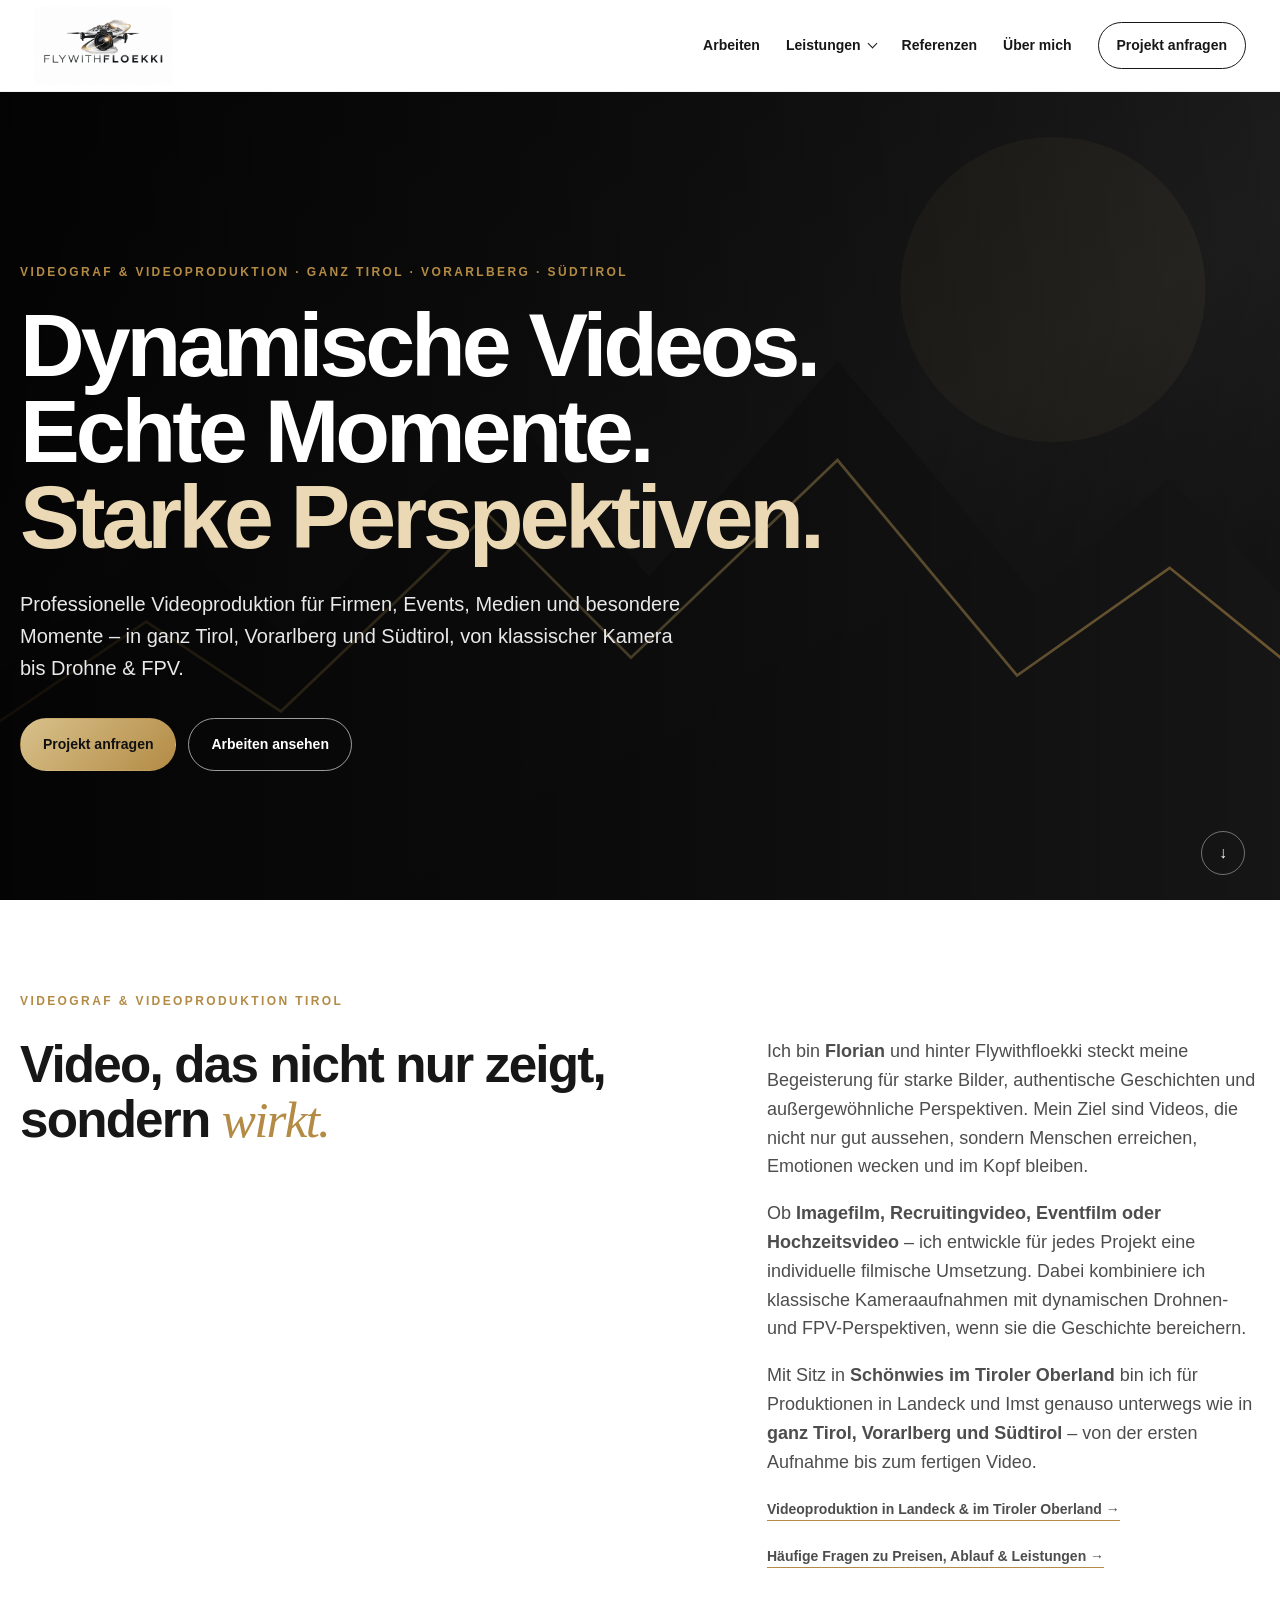
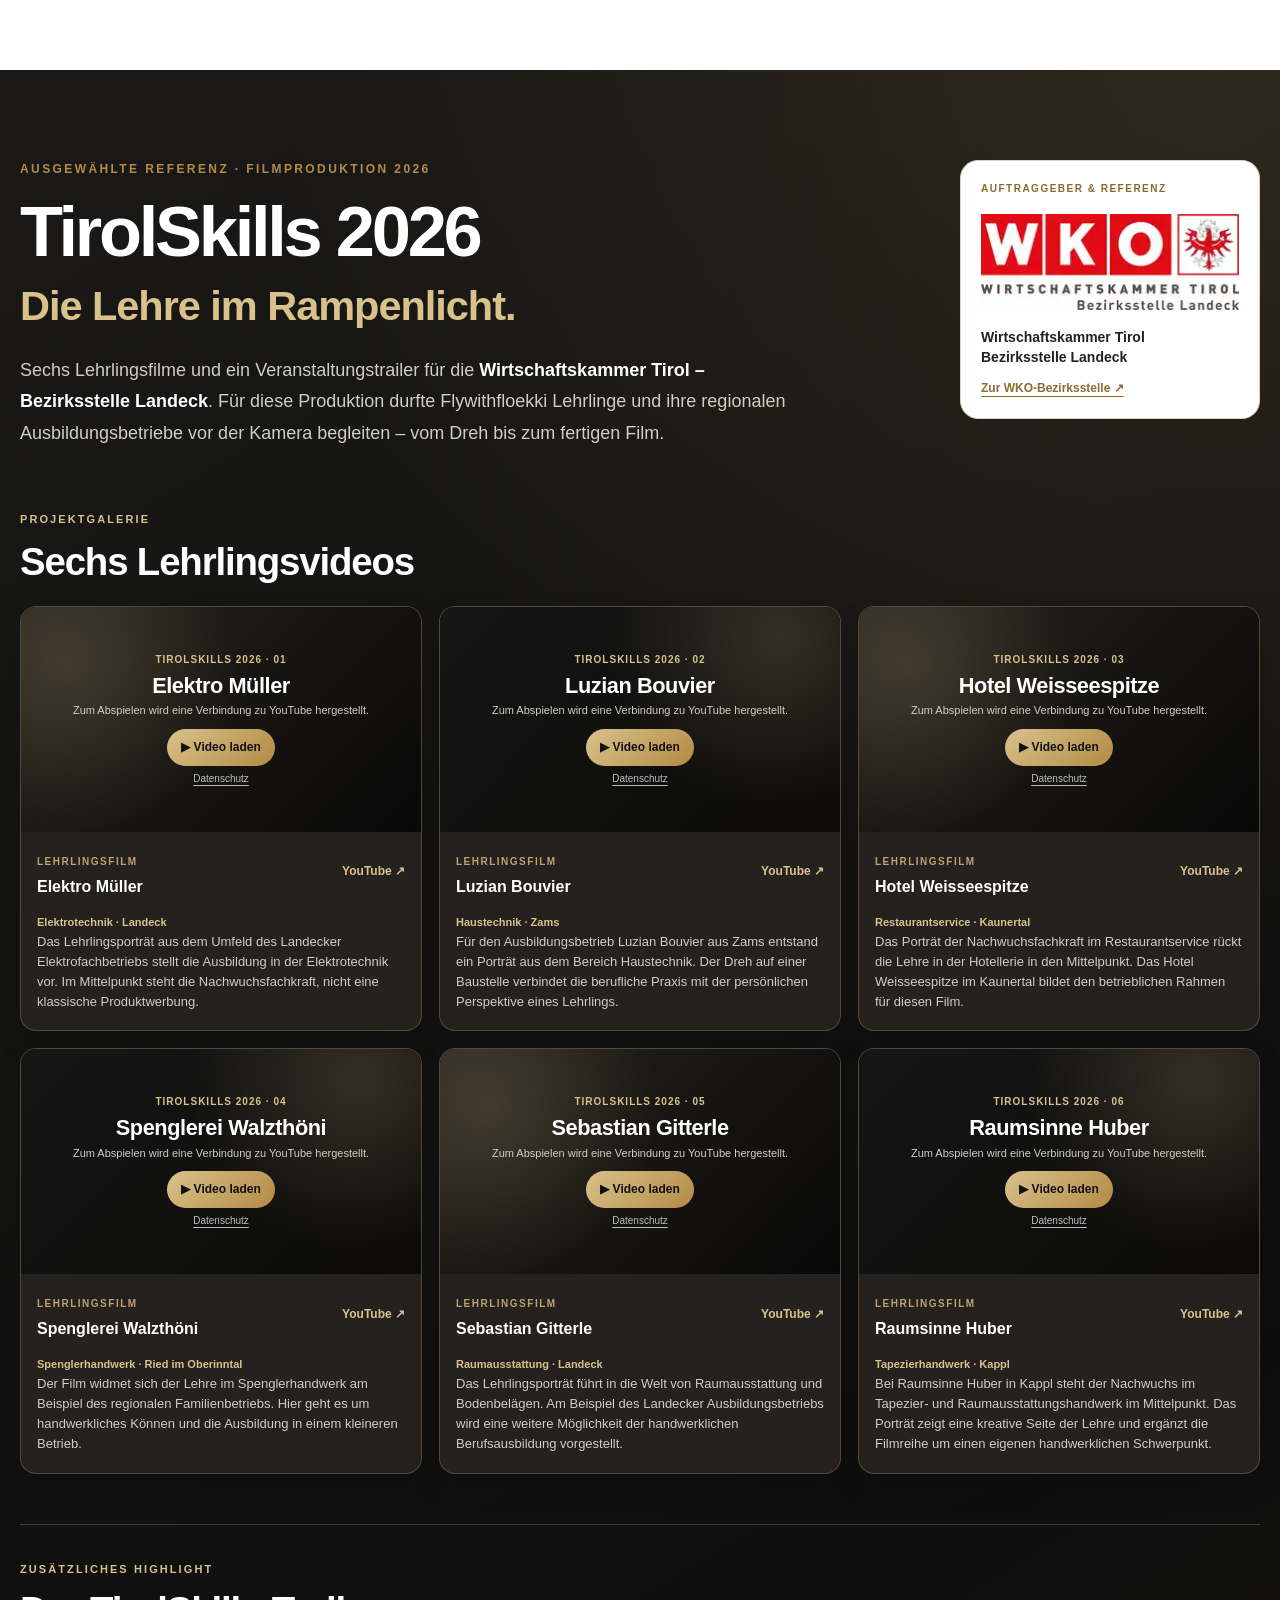
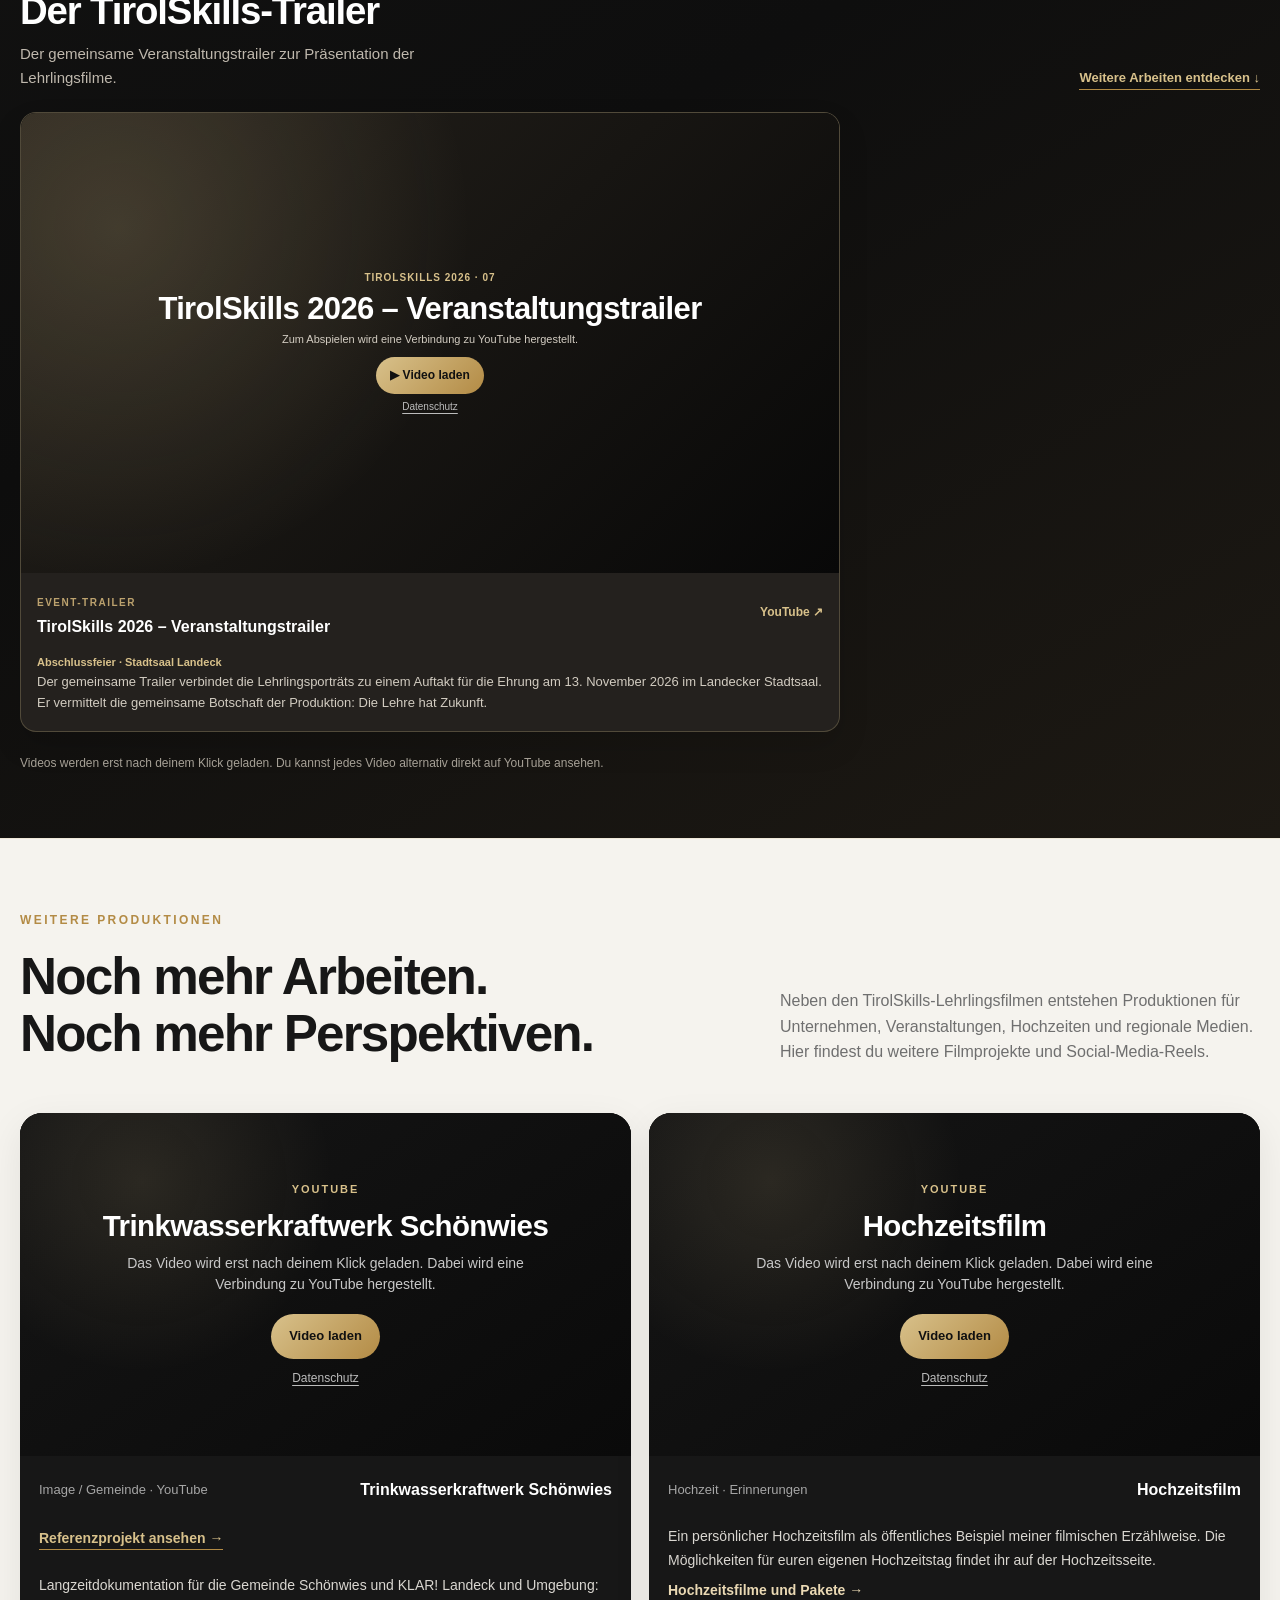
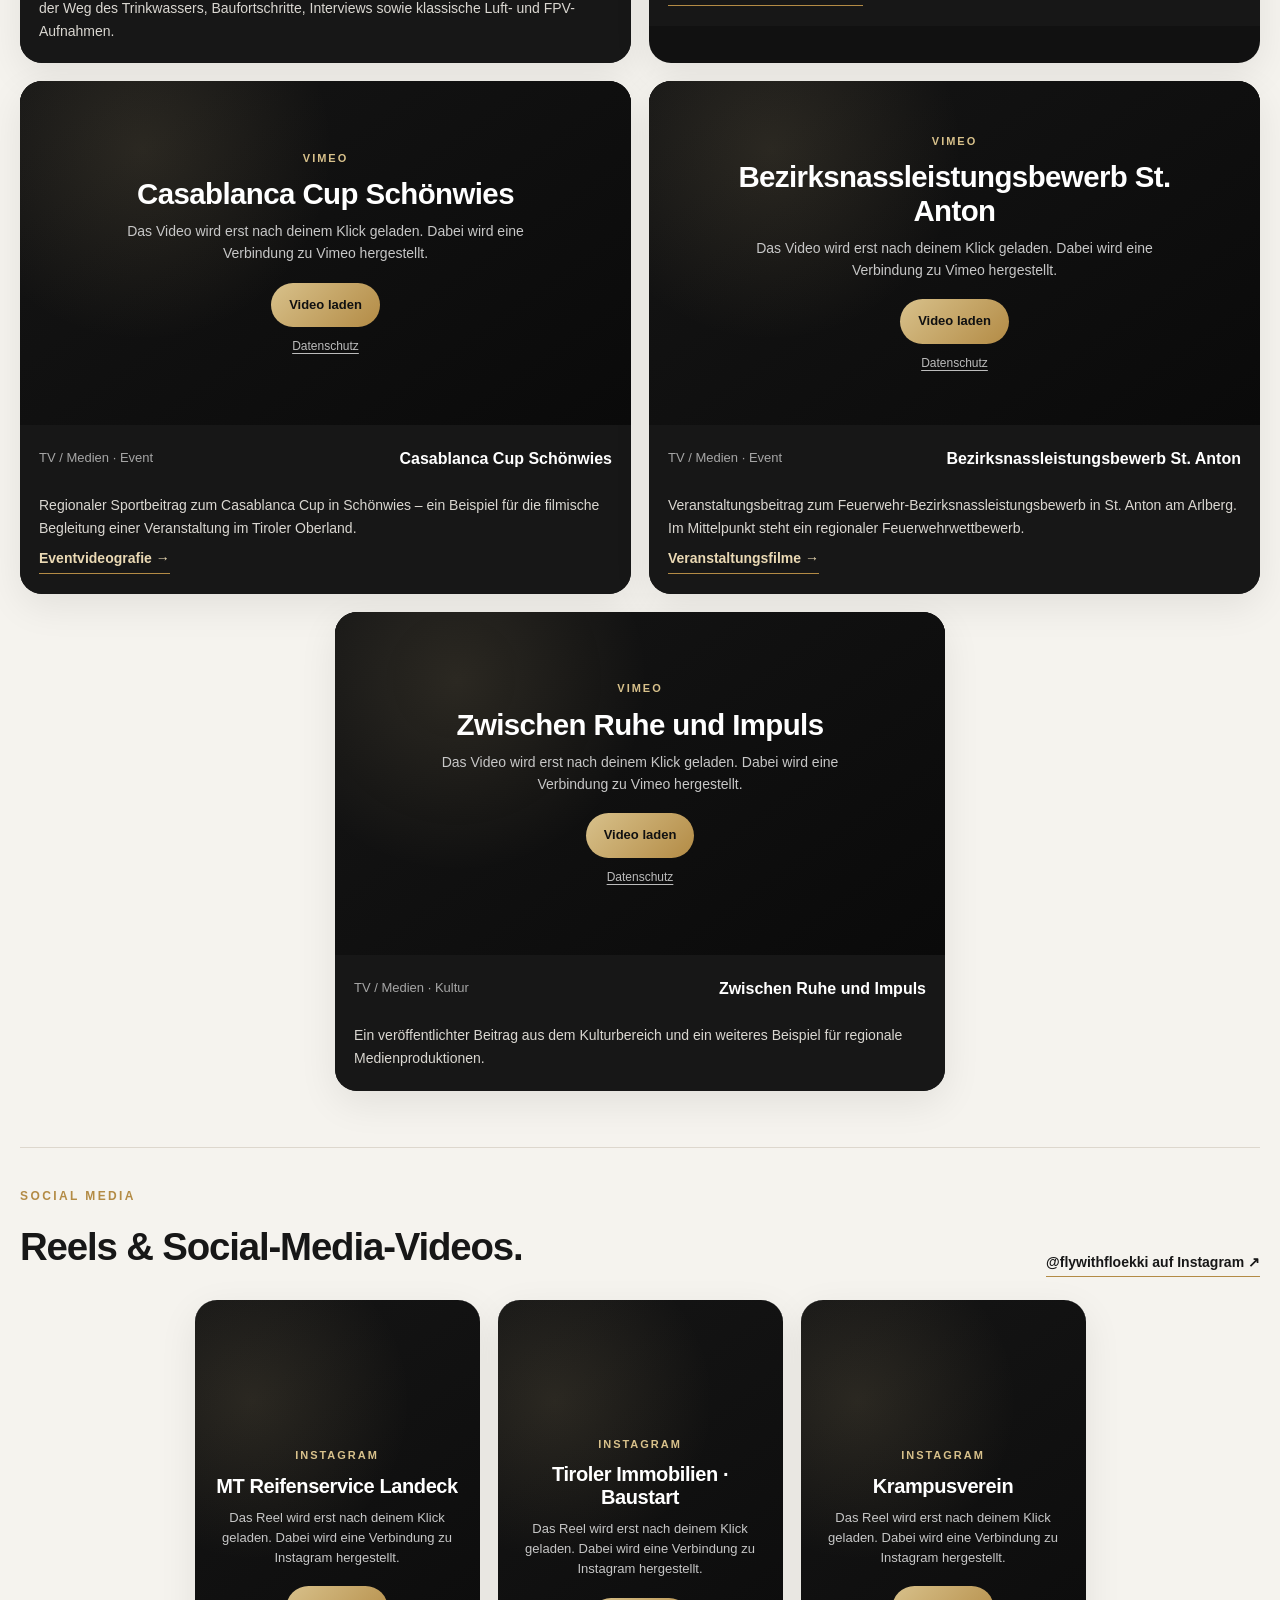
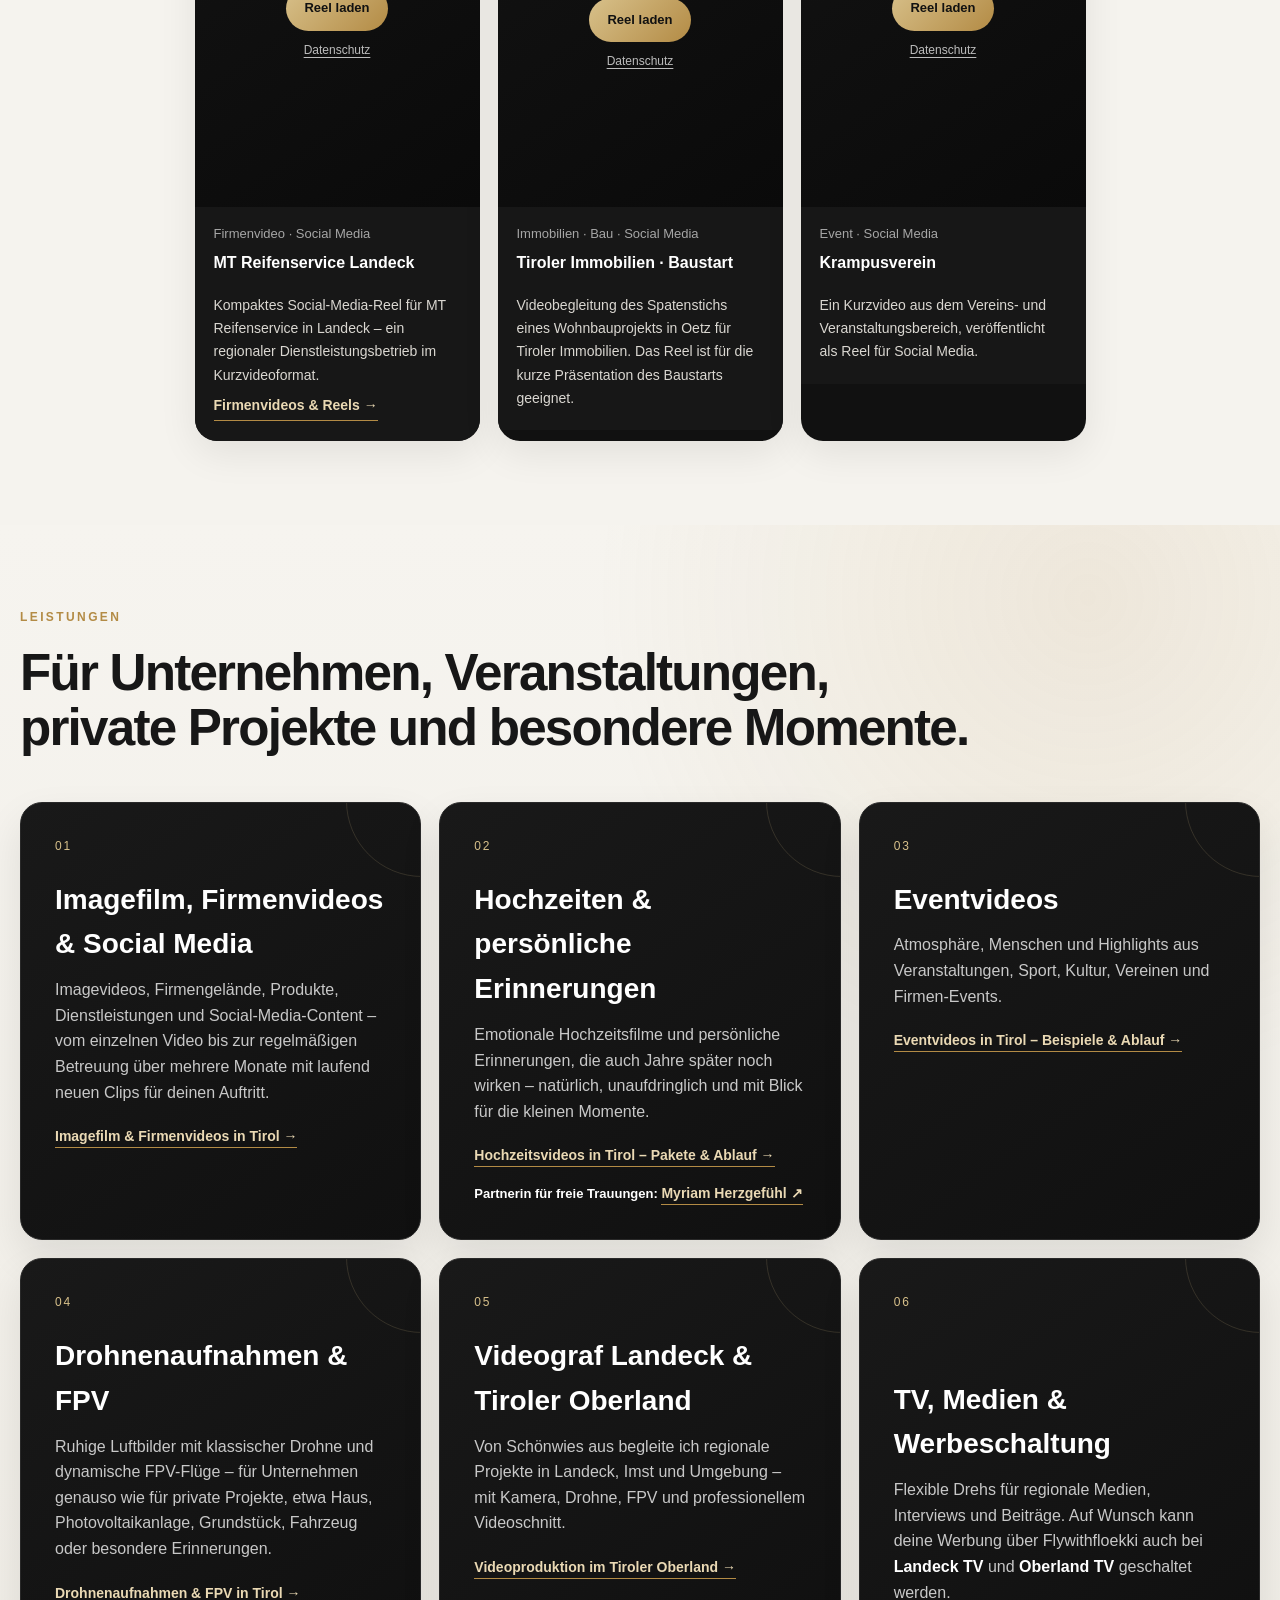
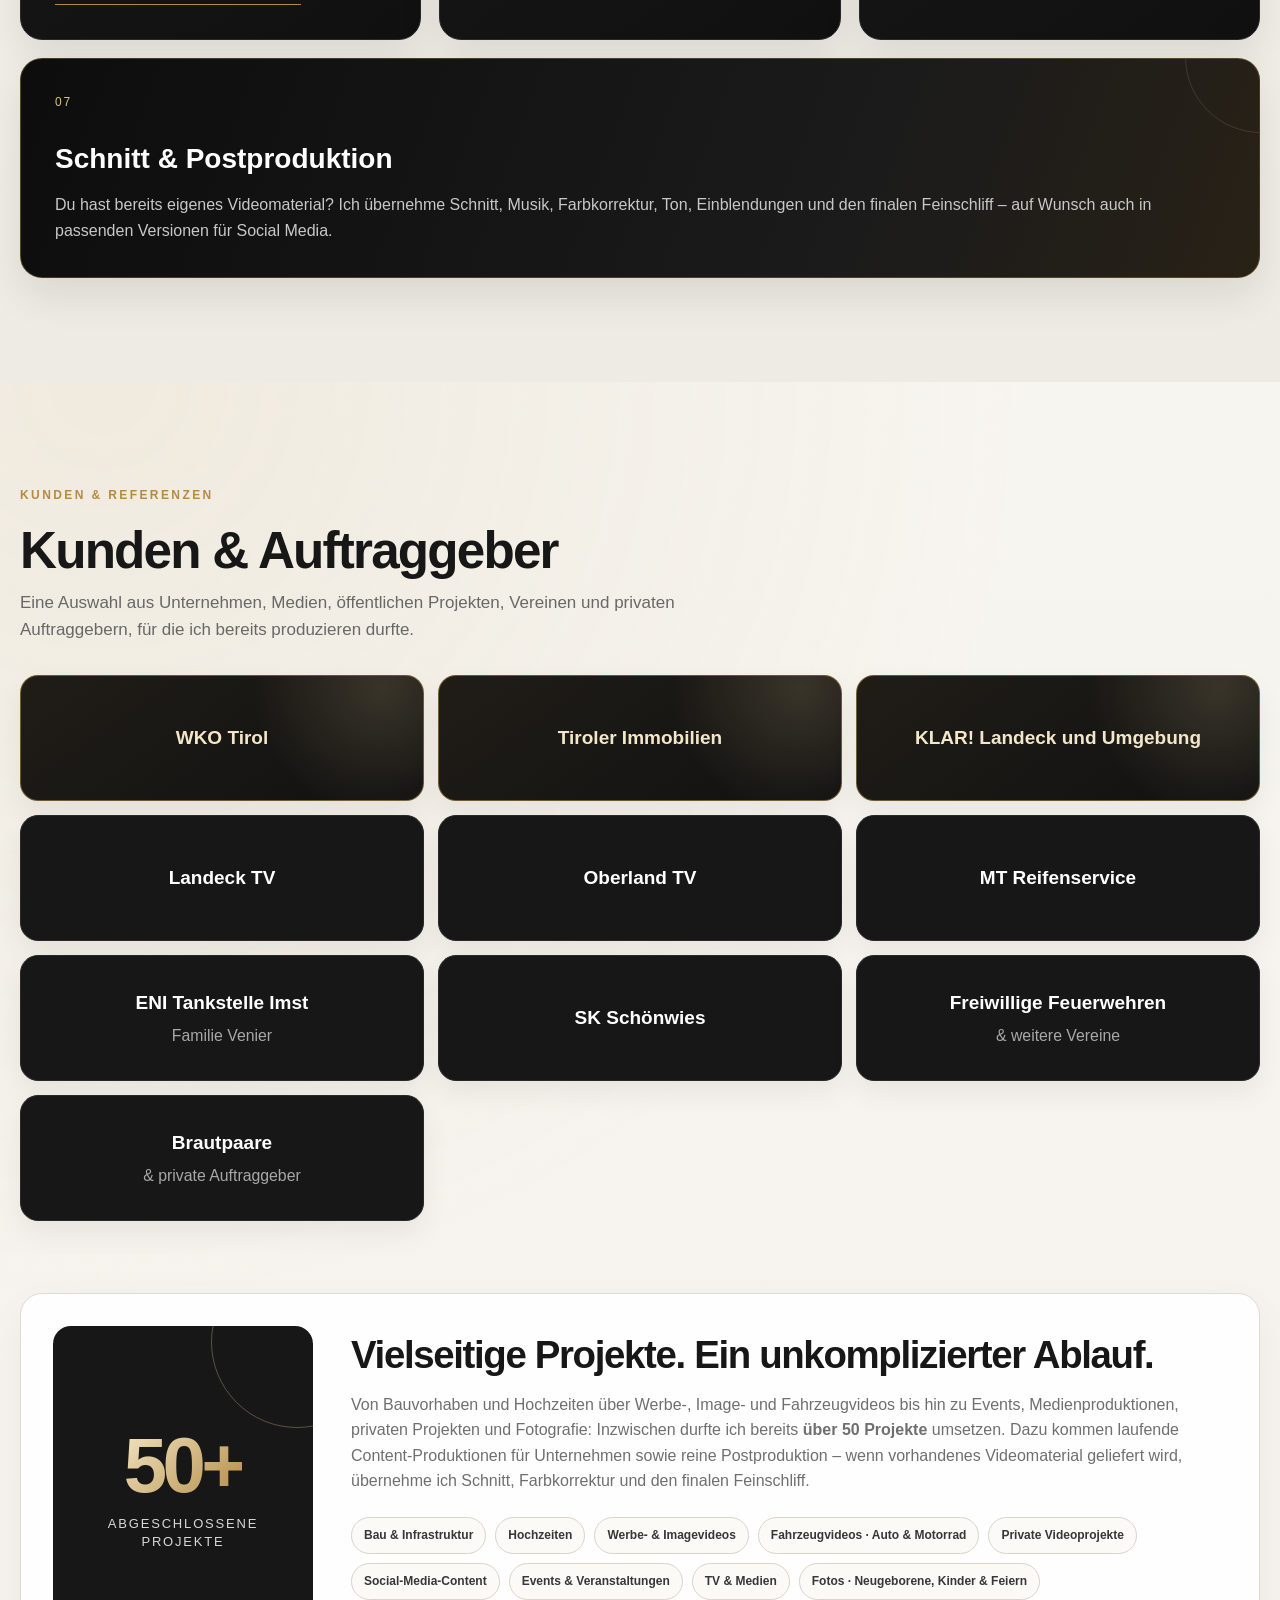
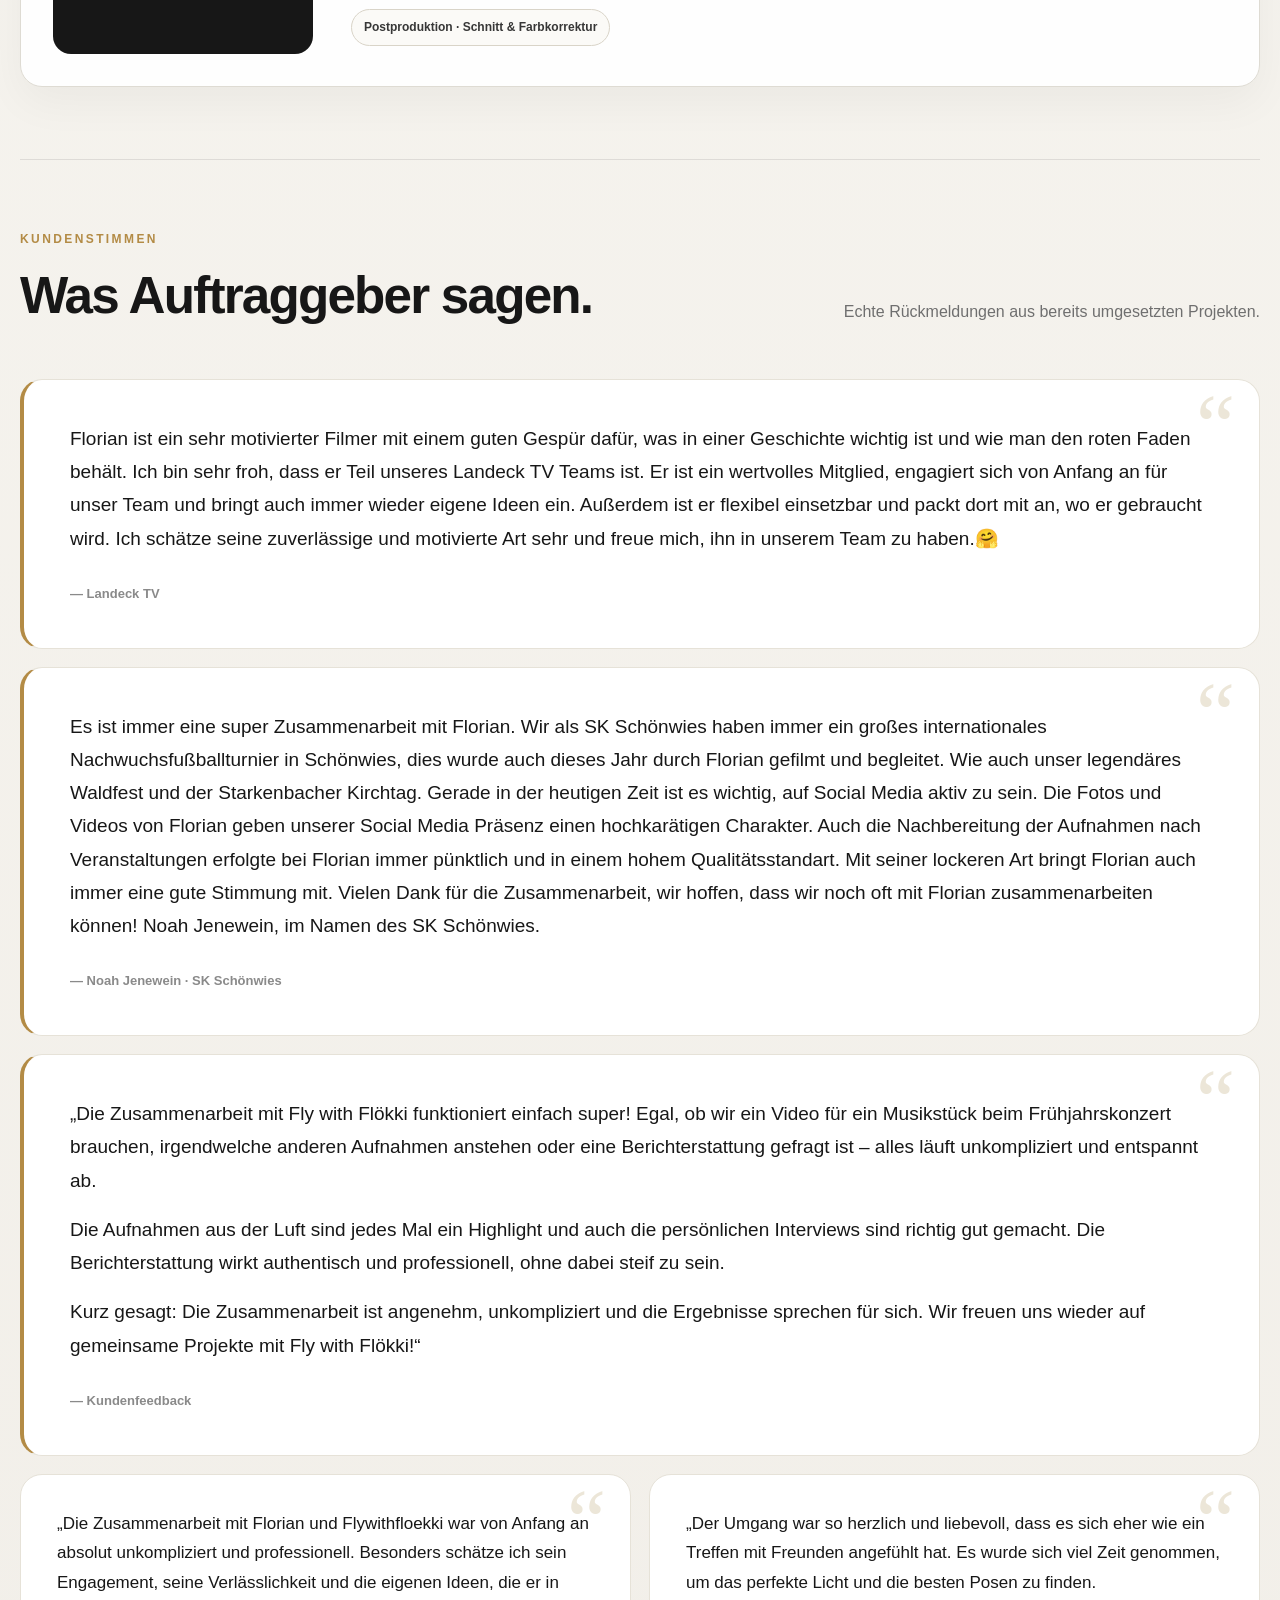
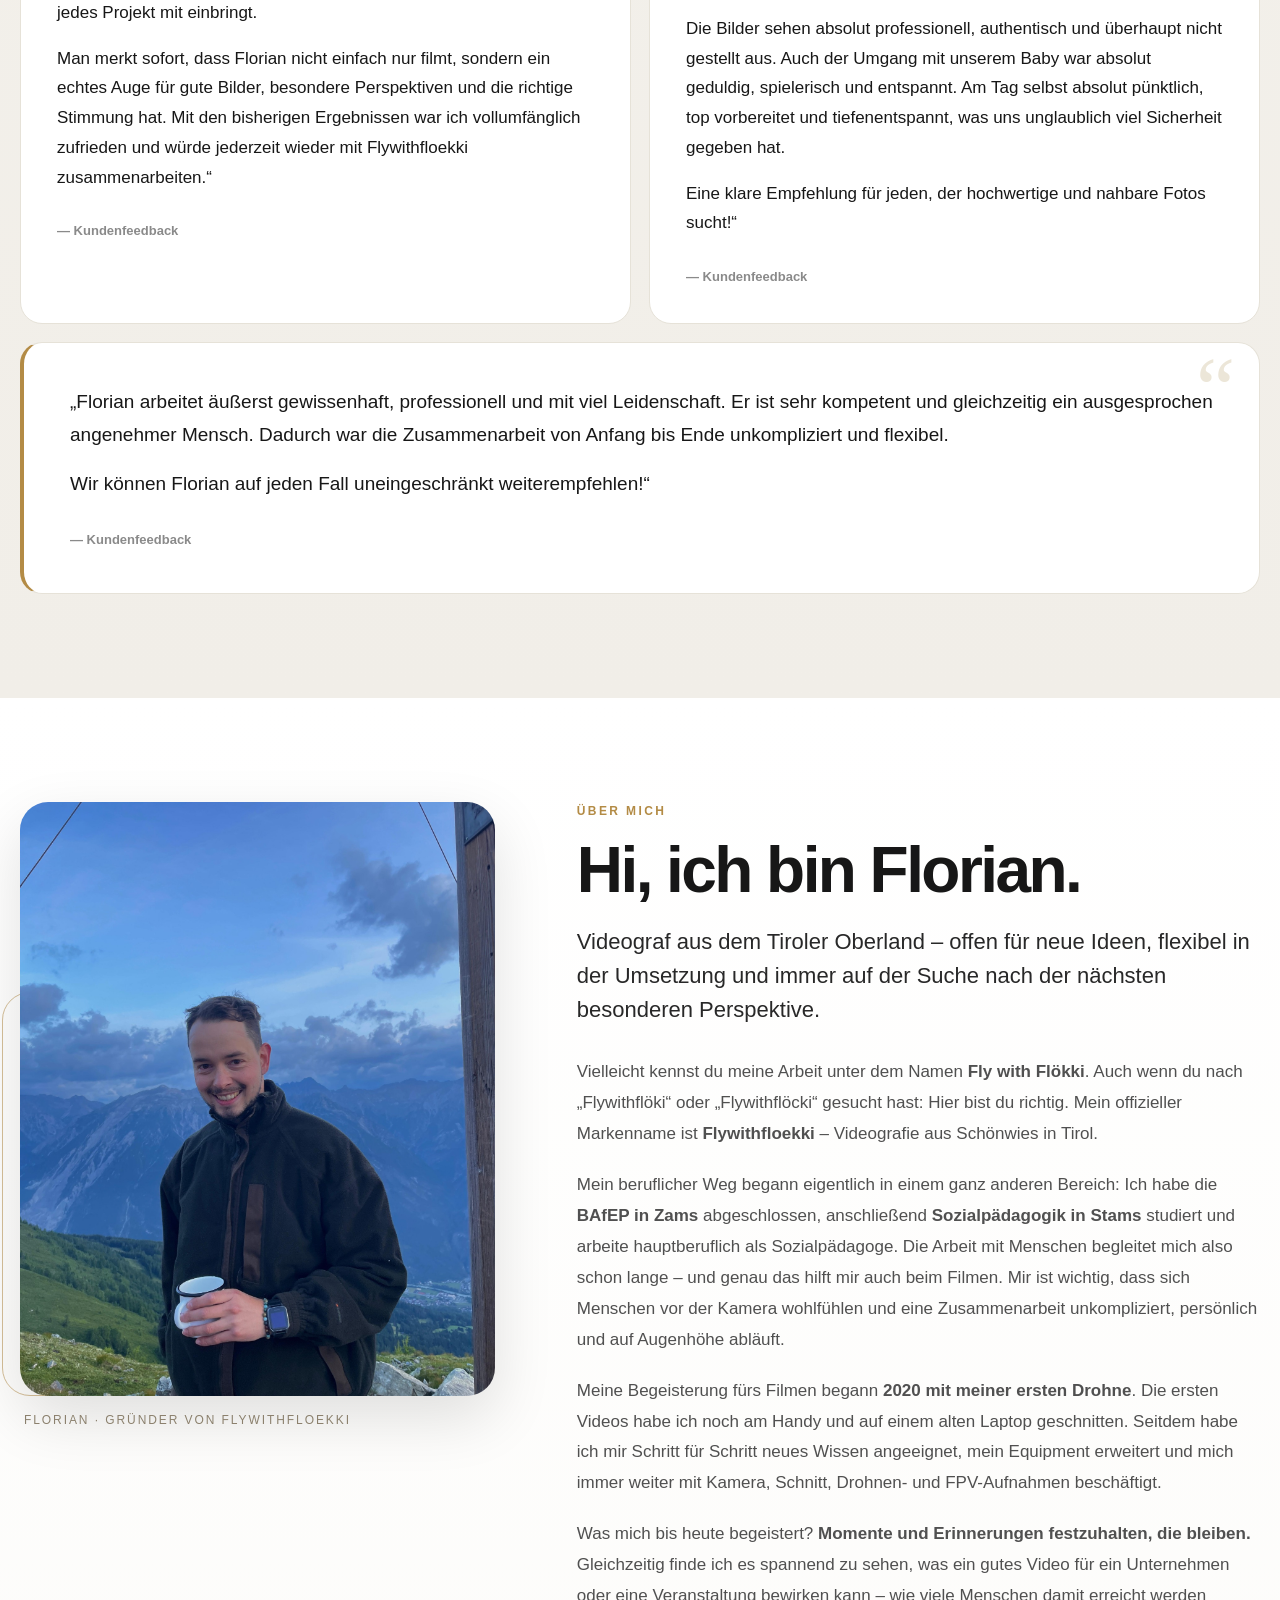
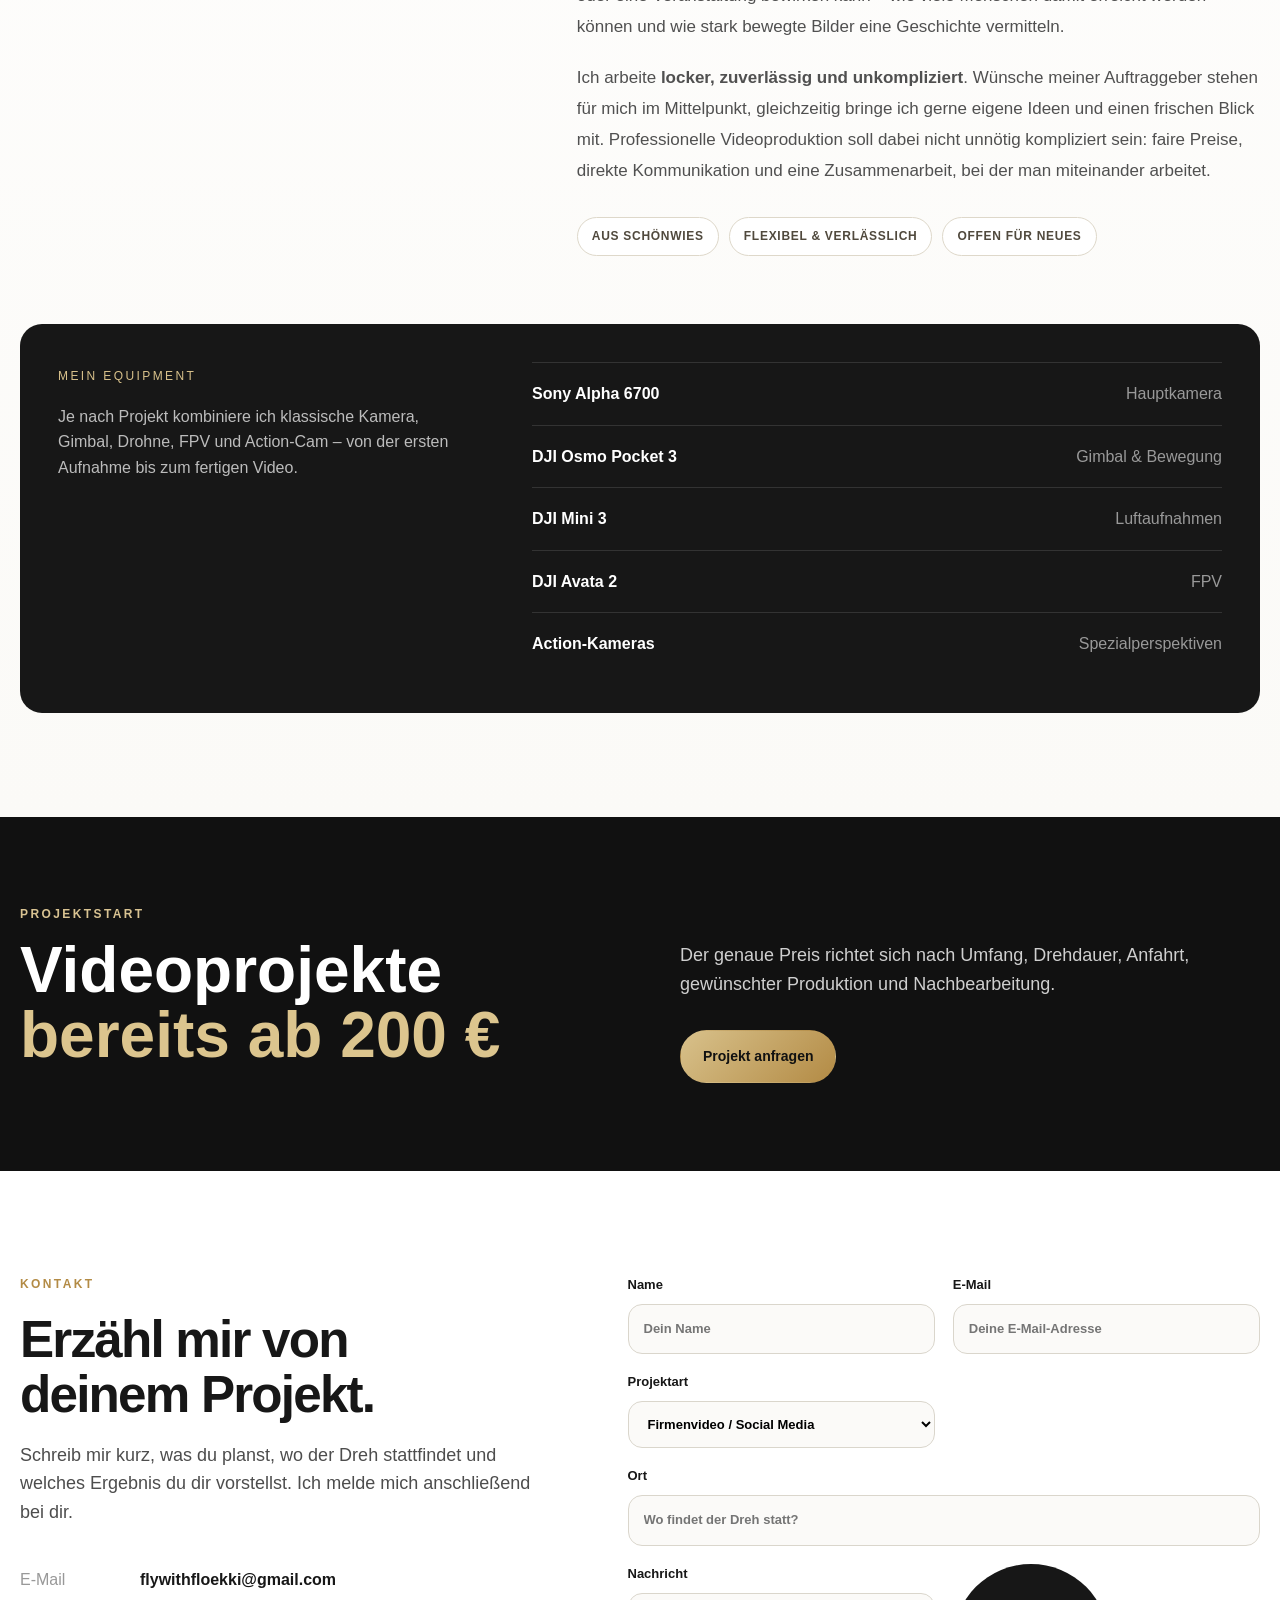
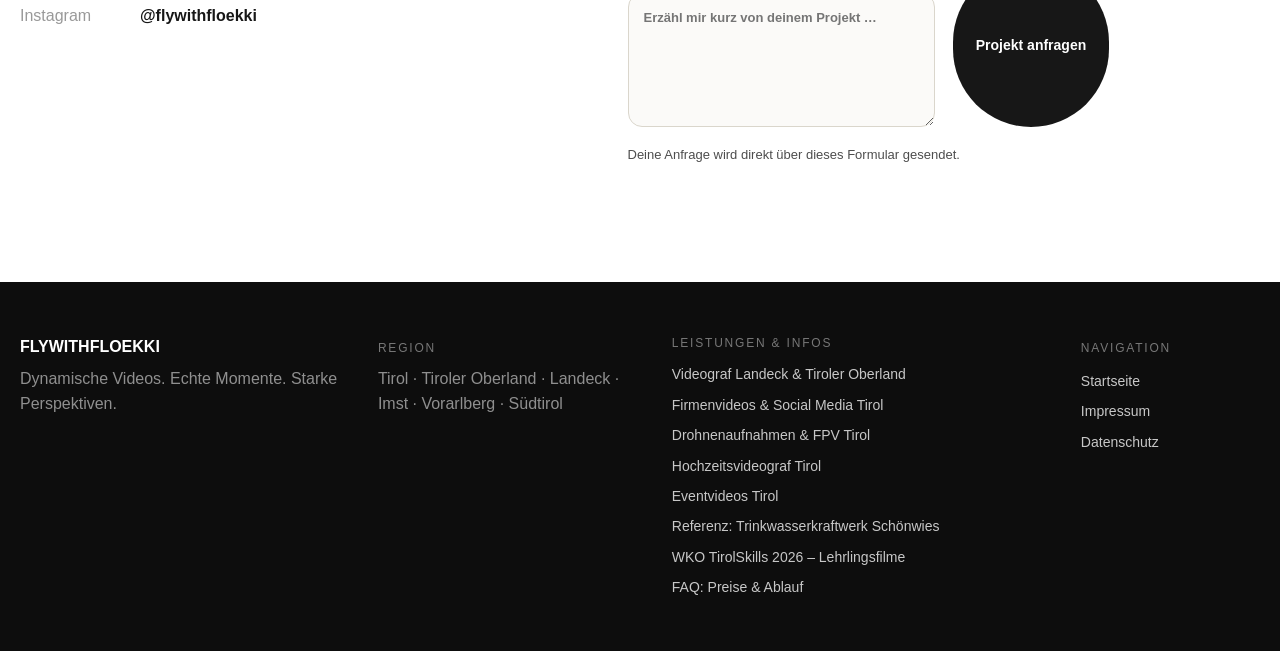
==== commit 1de26f03: "Vorstellung direkt nach Hero vor TirolSkills platzieren und Text erweitern" ====
--- a/index.html
+++ b/index.html
@@ -92,9 +92,23 @@
           <a class="button button-ghost" href="#wko-tirolskills">Arbeiten ansehen</a>
         </div>
       </div>
-      <a class="scroll-hint" href="#wko-tirolskills" aria-label="Zu den Videoarbeiten scrollen">↓</a>
-    </section>
-
+      <a class="scroll-hint" href="#intro" aria-label="Zur Vorstellung scrollen">↓</a>
+    </section>
+
+
+    <section id="intro" class="intro section container">
+      <div class="section-label">Videograf & Videoproduktion Tirol</div>
+      <div class="intro-grid">
+        <h2>Video, das nicht nur zeigt,<br>sondern <em>wirkt.</em></h2>
+        <div>
+          <p>Ich bin <strong>Florian</strong> und hinter Flywithfloekki steckt meine Begeisterung für starke Bilder, authentische Geschichten und außergewöhnliche Perspektiven. Mein Ziel sind Videos, die nicht nur gut aussehen, sondern Menschen erreichen, Emotionen wecken und im Kopf bleiben.</p>
+          <p>Ob <strong>Imagefilm, Recruitingvideo, Eventfilm oder Hochzeitsvideo</strong> – ich entwickle für jedes Projekt eine individuelle filmische Umsetzung. Dabei kombiniere ich klassische Kameraaufnahmen mit dynamischen Drohnen- und FPV-Perspektiven, wenn sie die Geschichte bereichern.</p>
+          <p>Mit Sitz in <strong>Schönwies im Tiroler Oberland</strong> bin ich für Produktionen in Landeck und Imst genauso unterwegs wie in <strong>ganz Tirol, Vorarlberg und Südtirol</strong> – von der ersten Aufnahme bis zum fertigen Video.</p>
+          <p><a class="text-link" href="videograf-landeck-tiroler-oberland.html">Videoproduktion in Landeck &amp; im Tiroler Oberland →</a></p>
+          <p><a class="text-link" href="faq.html">Häufige Fragen zu Preisen, Ablauf &amp; Leistungen →</a></p>
+        </div>
+      </div>
+    </section>
 
     <!-- WKO Tirol, Bezirksstelle Landeck: Auftraggeber-Referenz mit Logo & Website gemäß Freigabe -->
     <section id="wko-tirolskills" class="section wko-showcase" aria-labelledby="wko-heading">
@@ -368,18 +382,6 @@
       </div>
     </section>
 
-    <section id="intro" class="intro section container">
-      <div class="section-label">Videograf & Videoproduktion Tirol</div>
-      <div class="intro-grid">
-        <h2>Video, das nicht nur zeigt,<br>sondern <em>wirkt.</em></h2>
-        <div>
-          <p>Ich bin <strong>Florian</strong> und hinter Flywithfloekki steckt meine Begeisterung für starke Bilder, authentische Geschichten und Perspektiven, die im Kopf bleiben.</p>
-          <p>Mit Sitz in <strong>Schönwies im Tiroler Oberland</strong> bin ich für Produktionen in Landeck und Imst genauso unterwegs wie in <strong>ganz Tirol, Vorarlberg und Südtirol</strong> – von der ersten Aufnahme bis zum fertigen Video.</p>
-          <p><a class="text-link" href="videograf-landeck-tiroler-oberland.html">Videoproduktion in Landeck &amp; im Tiroler Oberland →</a></p>
-          <p><a class="text-link" href="faq.html">Häufige Fragen zu Preisen, Ablauf &amp; Leistungen →</a></p>
-        </div>
-      </div>
-    </section>
 
     <section id="leistungen" class="section soft-bg">
       <div class="container">
--- a/styles.css
+++ b/styles.css
@@ -270,3 +270,11 @@
   .nav-service-links{position:static;min-width:0;margin:4px 0 0;box-shadow:none}
   .nav-services summary{justify-content:space-between}
 }
+
+/* Kurze, lesbare Projekttexte direkt unter den vorhandenen Videos */
+.wko-video-card{display:flex;flex-direction:column}
+.wko-project-description{margin:0;padding:0 16px 18px;color:#d2ccc1;font-size:13px;line-height:1.55}
+.wko-project-description strong{color:#d8c18b;font-size:11px;font-weight:700}
+.portfolio-card .project-video-description,#portfolio .portfolio-card > p.project-video-description{margin:0;padding:2px 19px 20px;background:#171717;color:#dad7d1;font-size:14px;line-height:1.65}
+.project-video-description .text-link{display:inline-block;margin-top:7px;color:#ead9b4}
+#portfolio article[id],#event-beispiele article[id],#hochzeitsfilm-video{scroll-margin-top:100px}
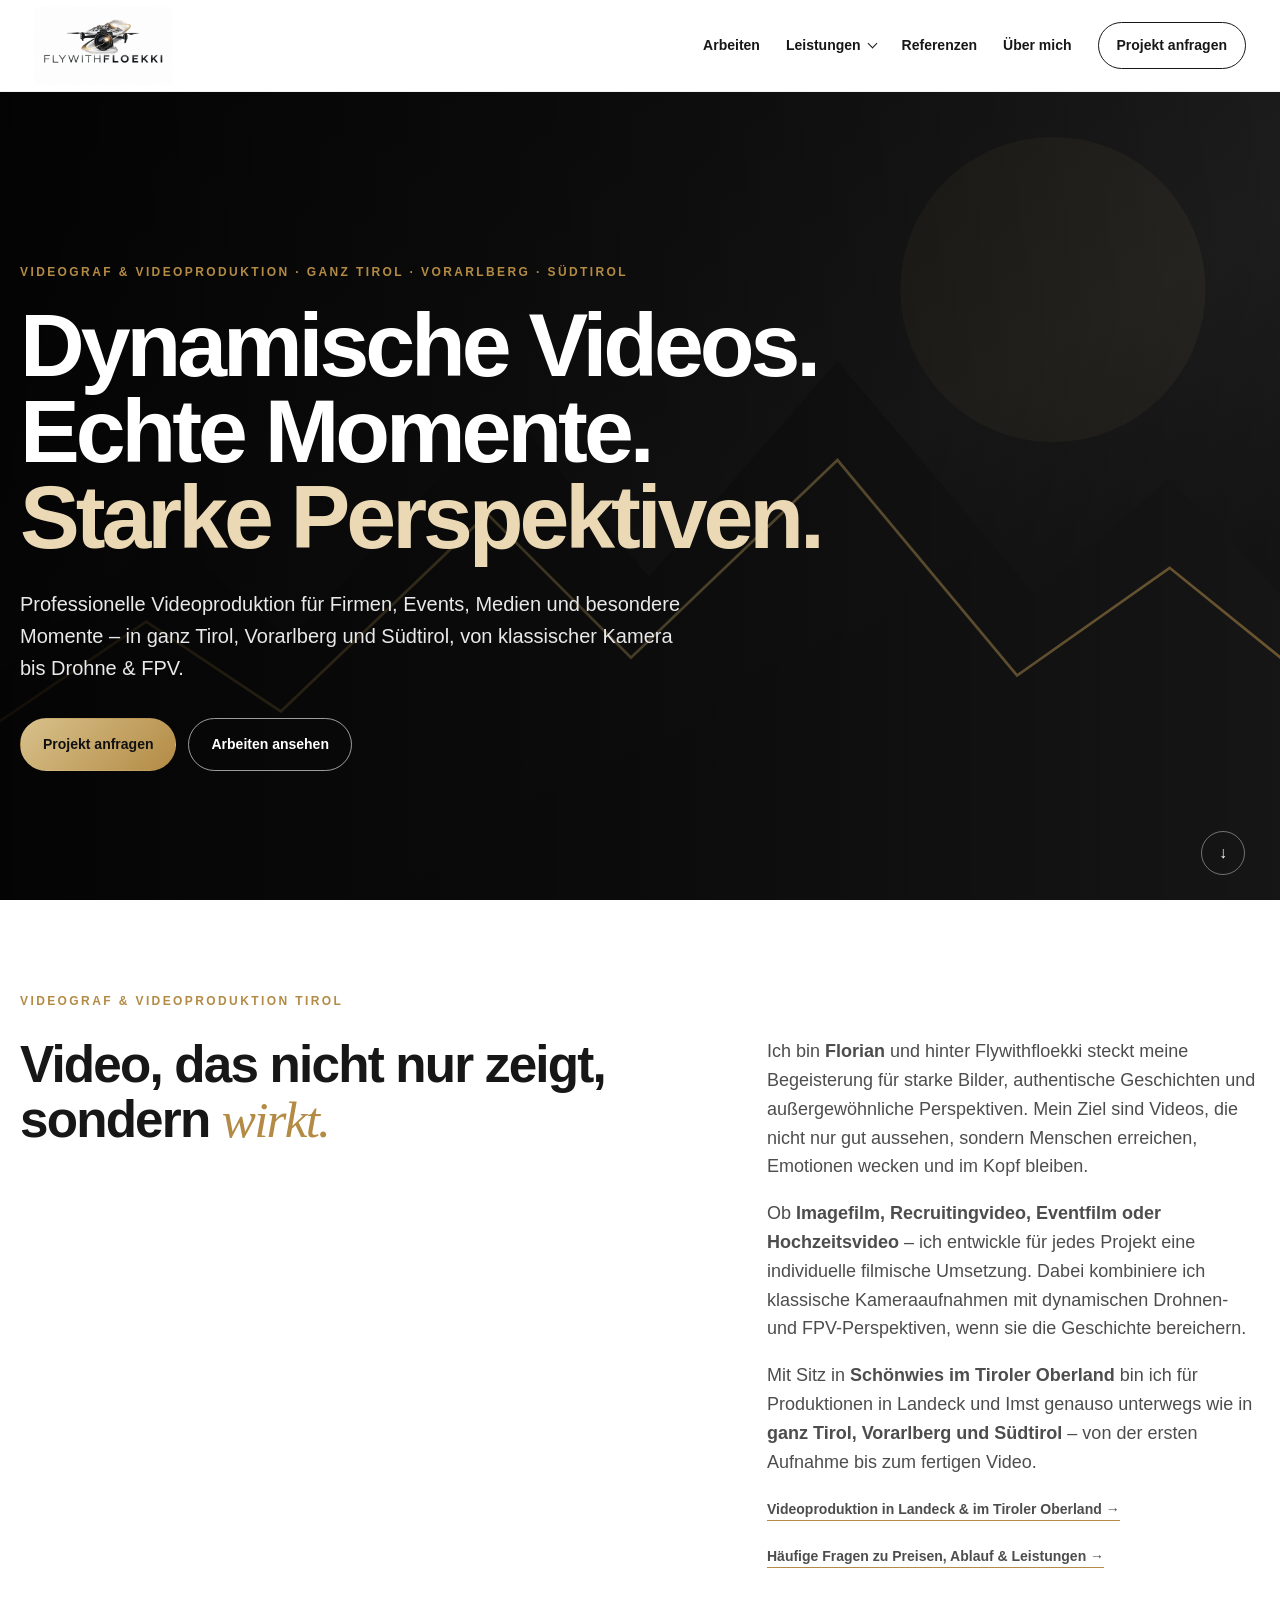
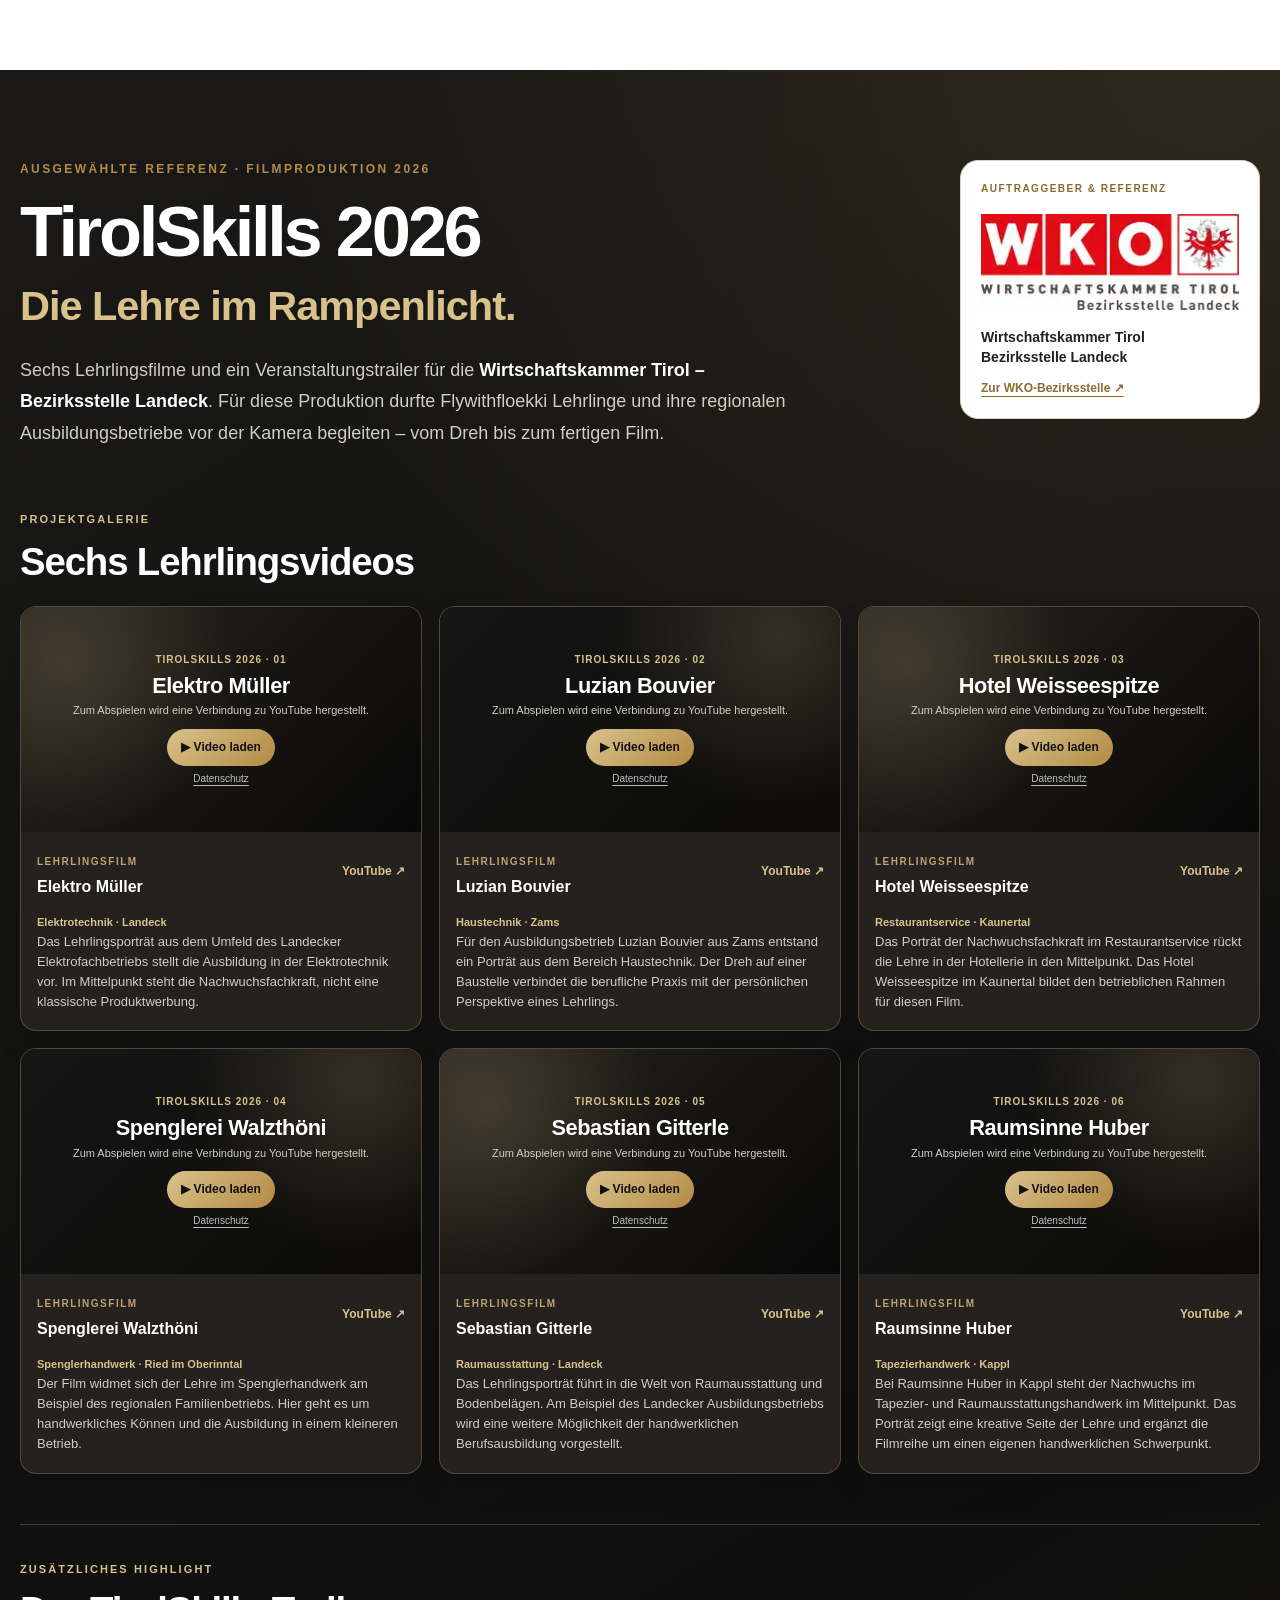
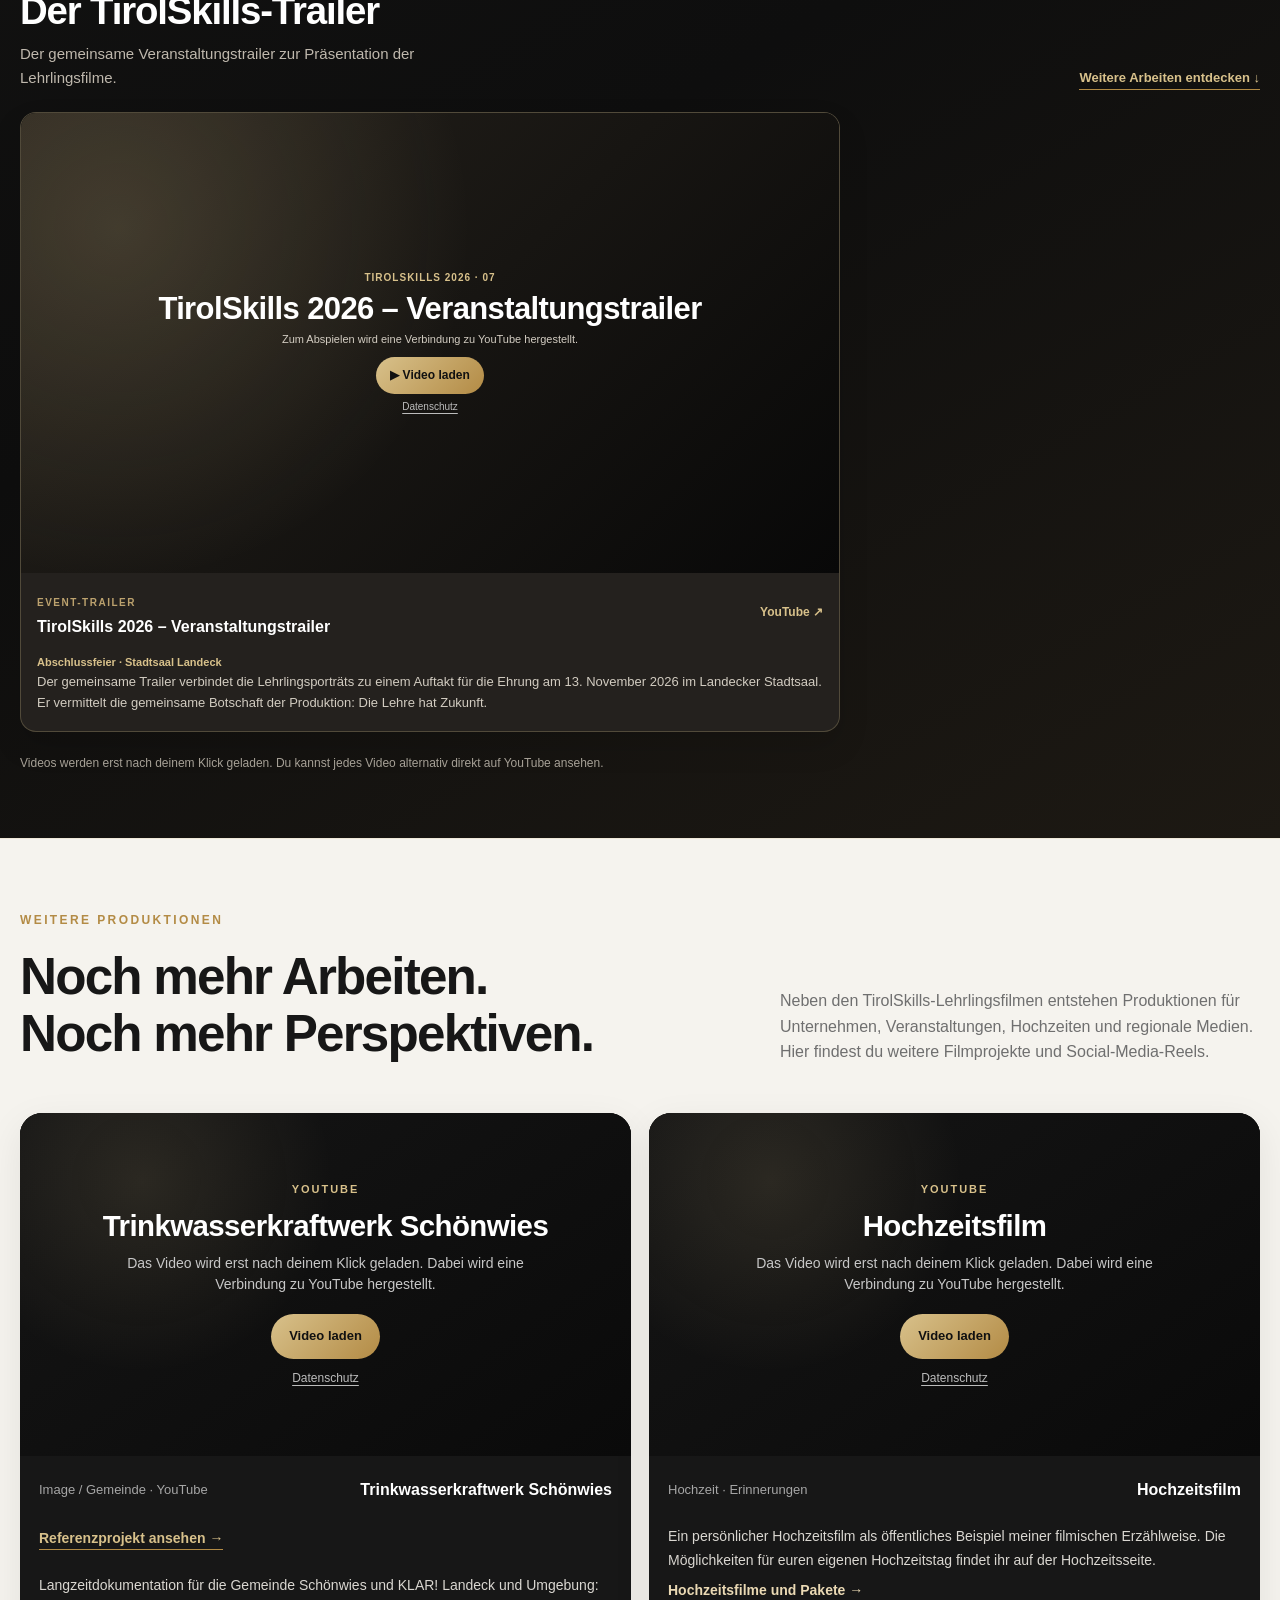
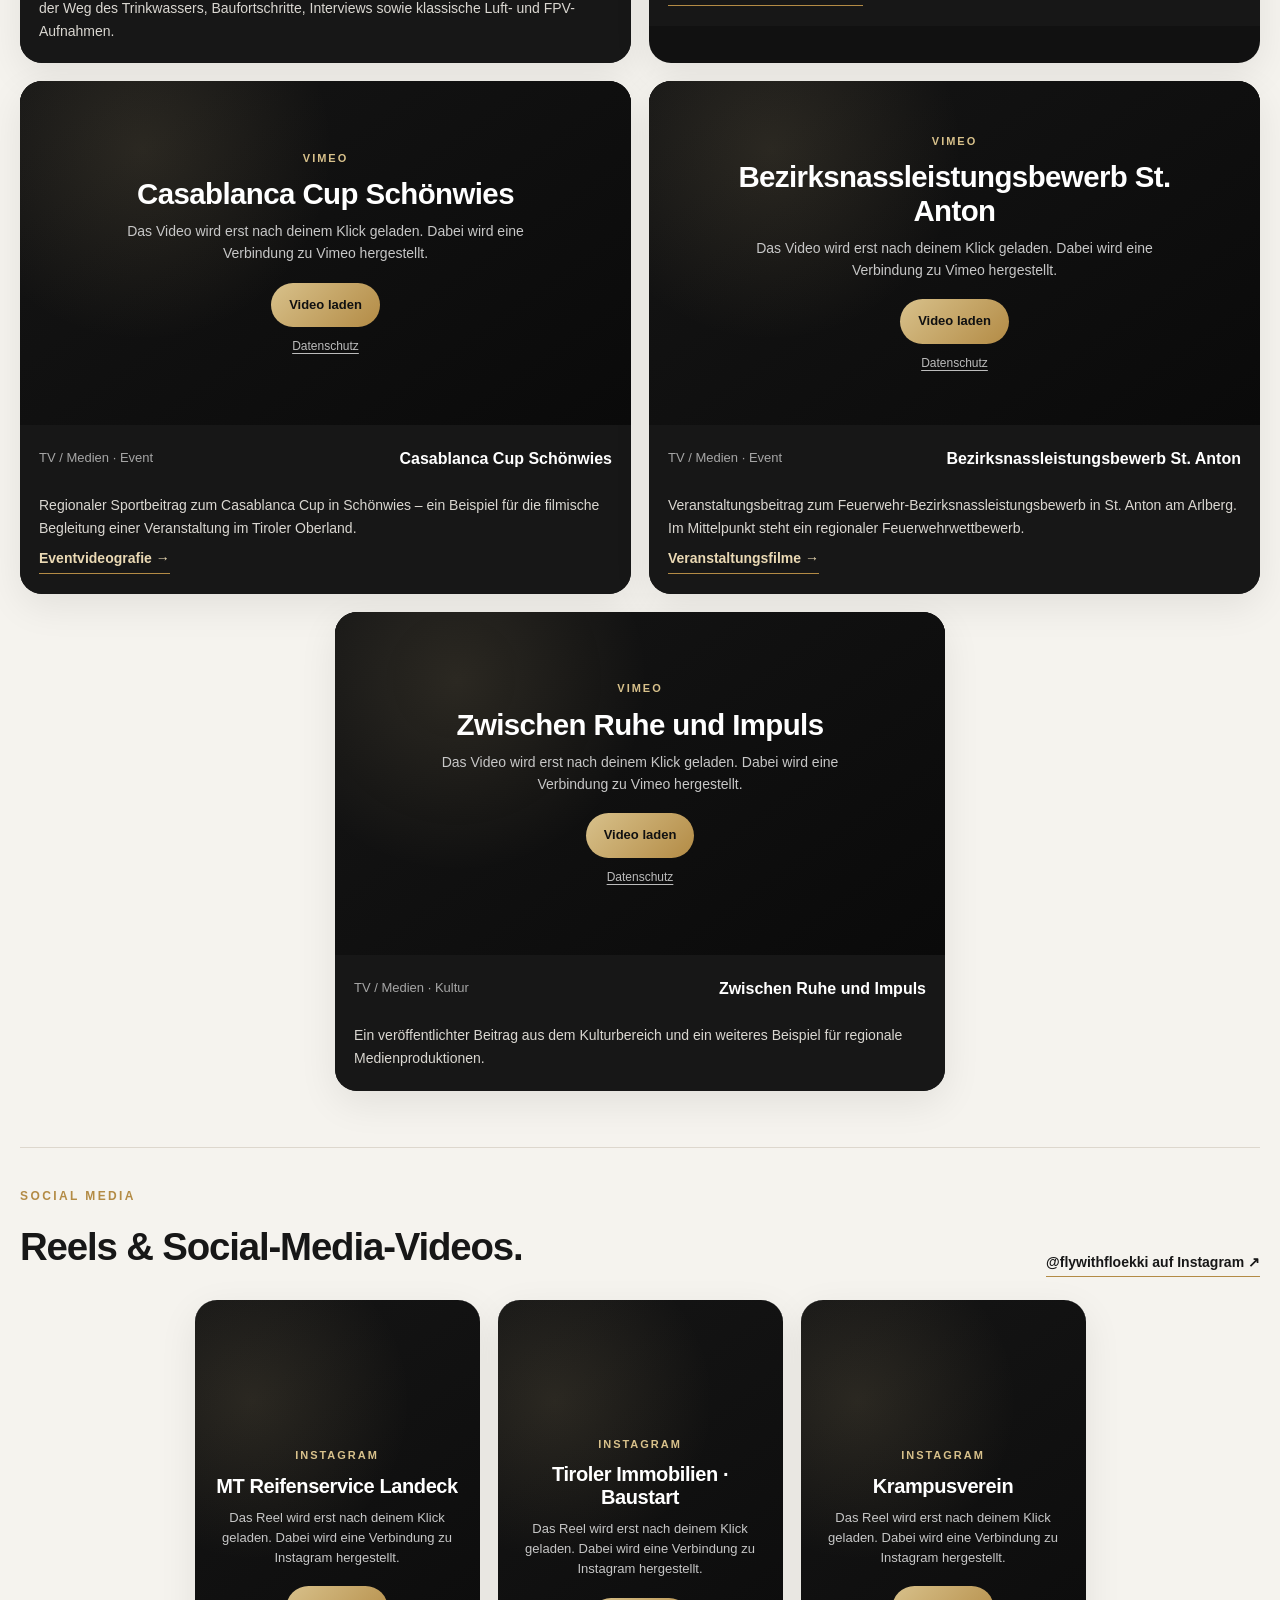
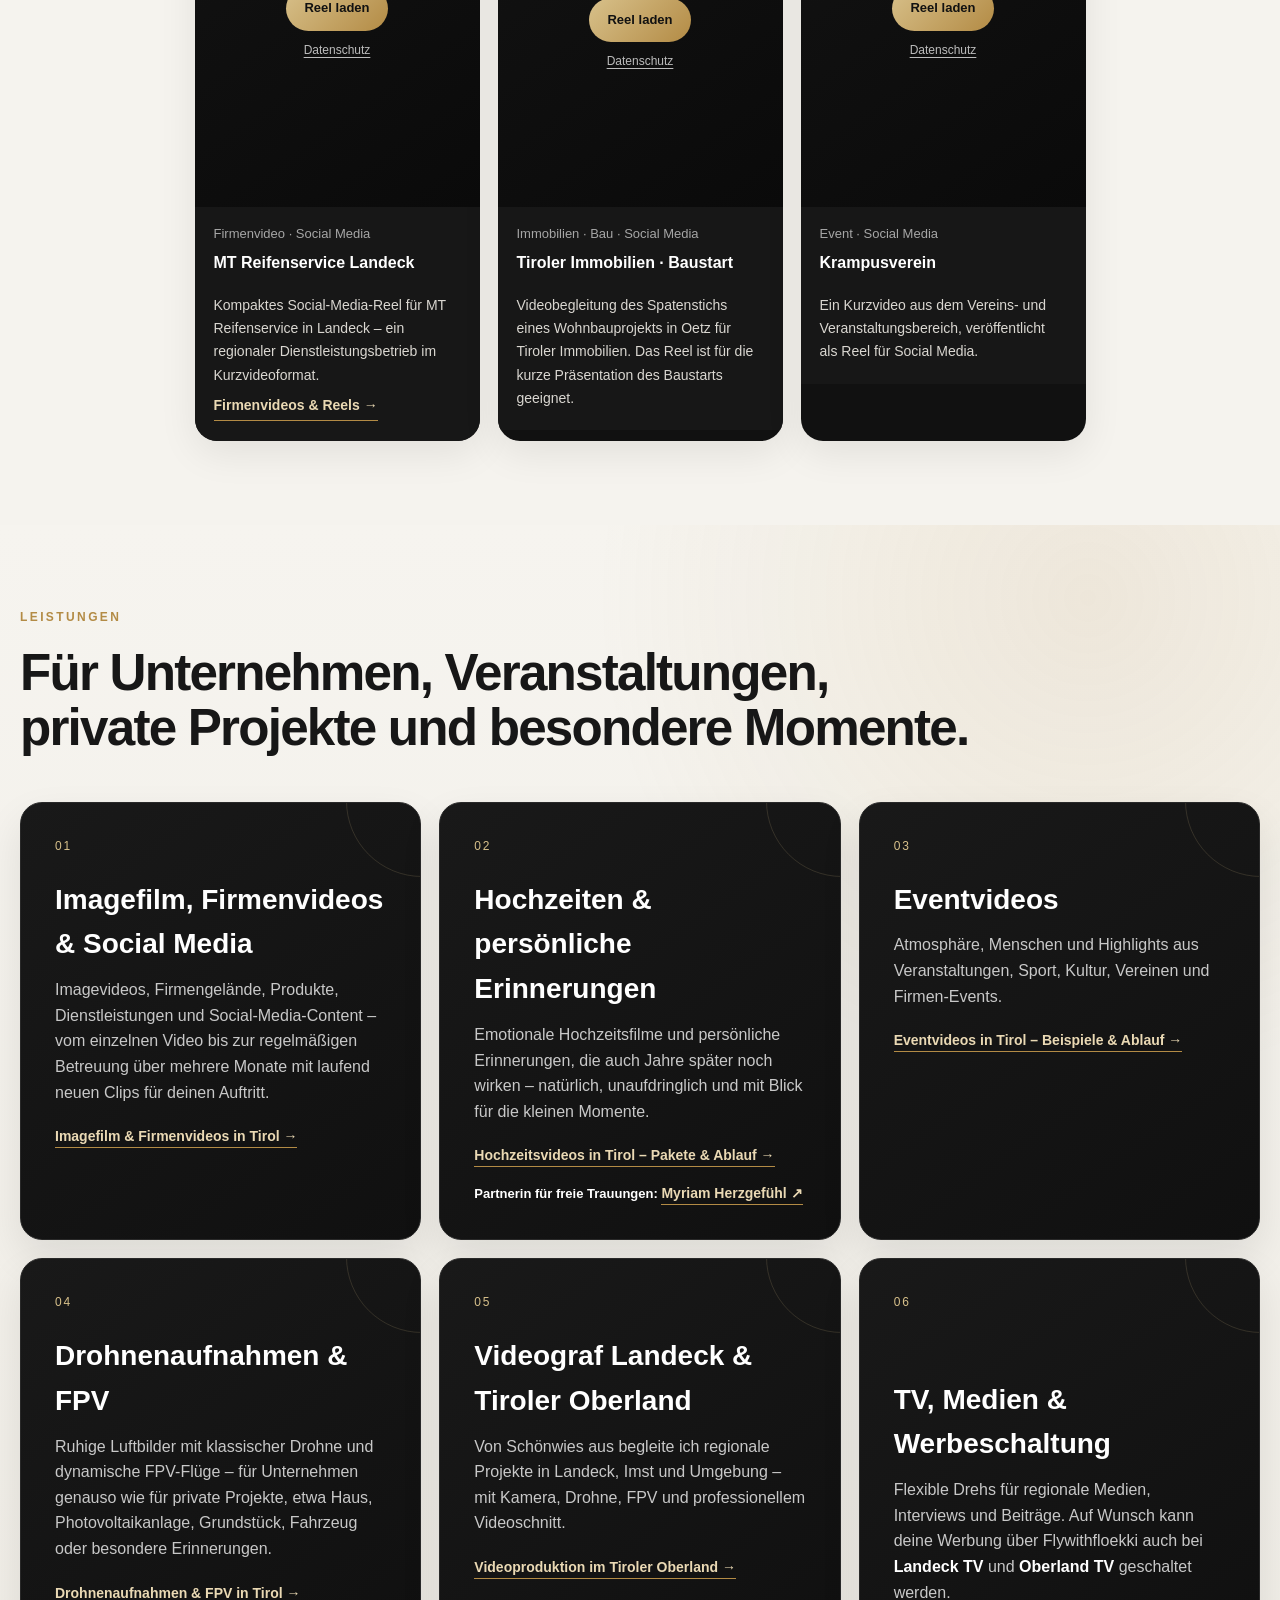
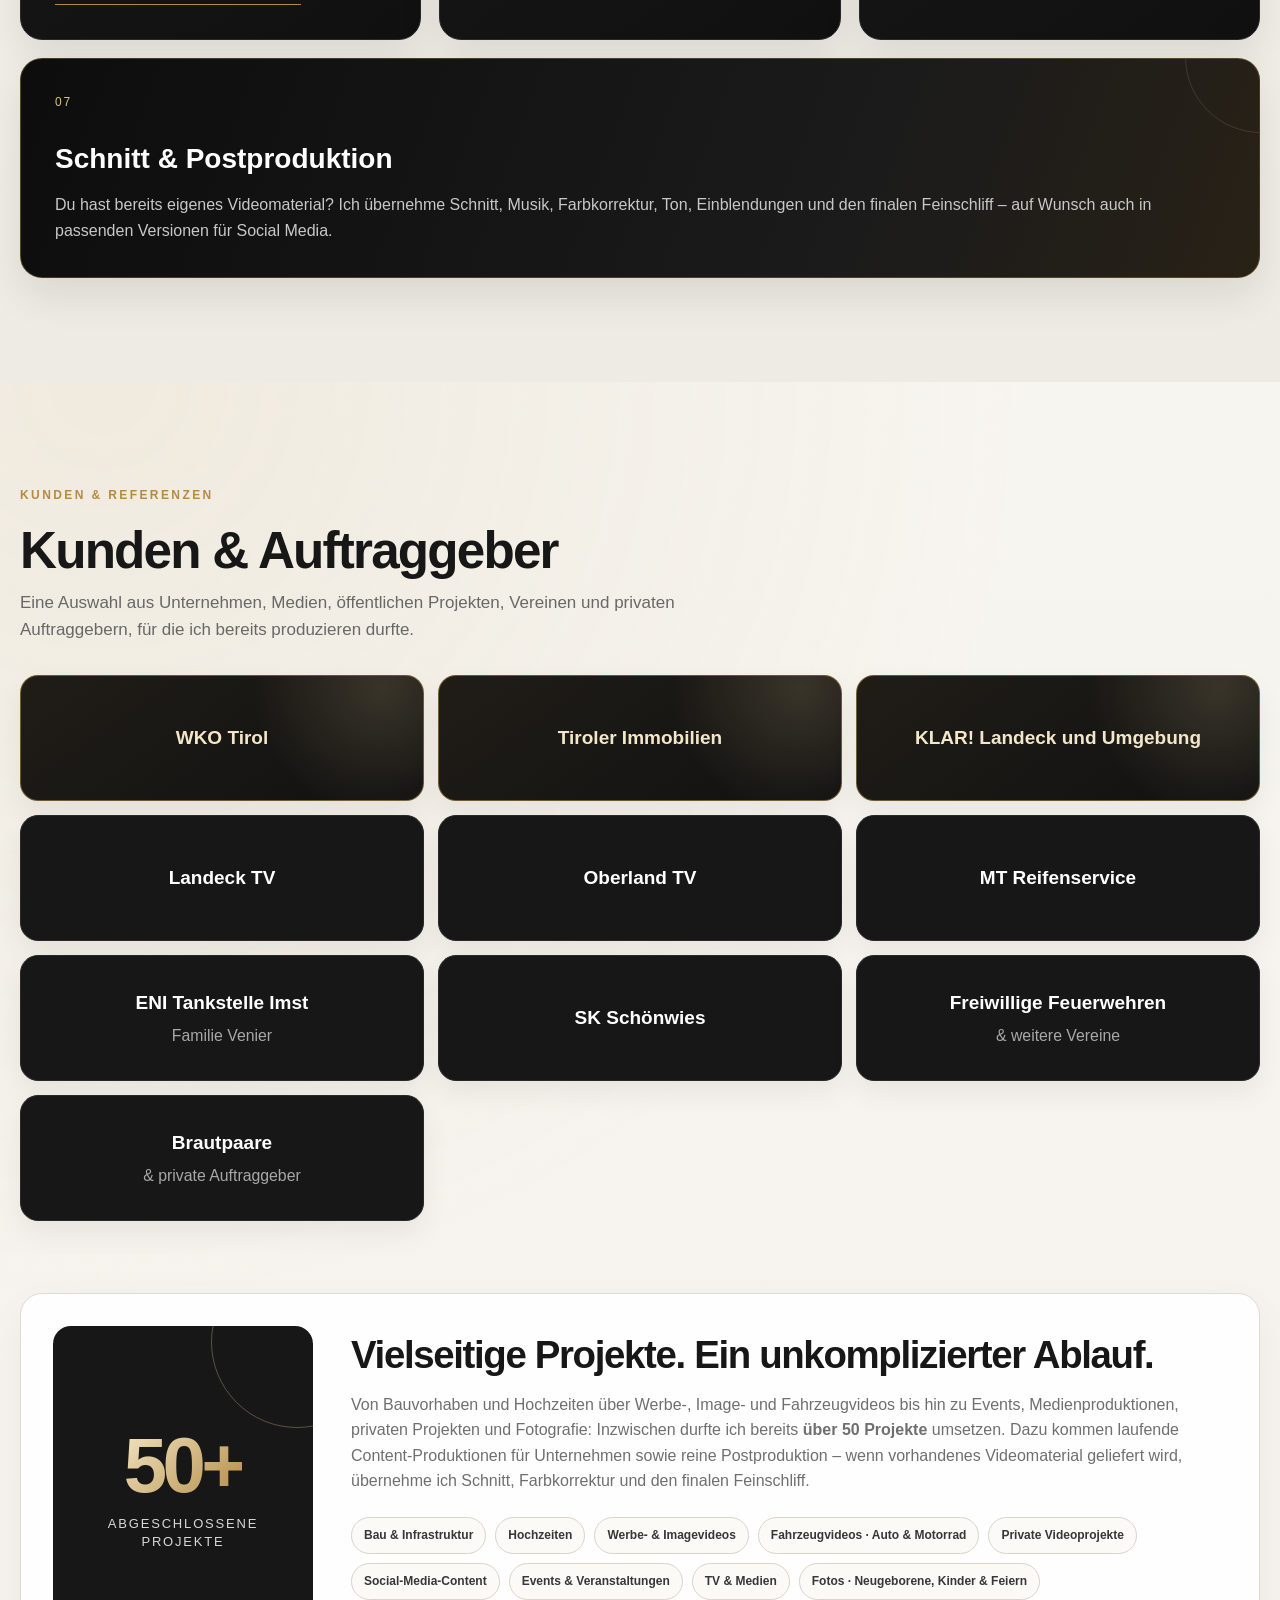
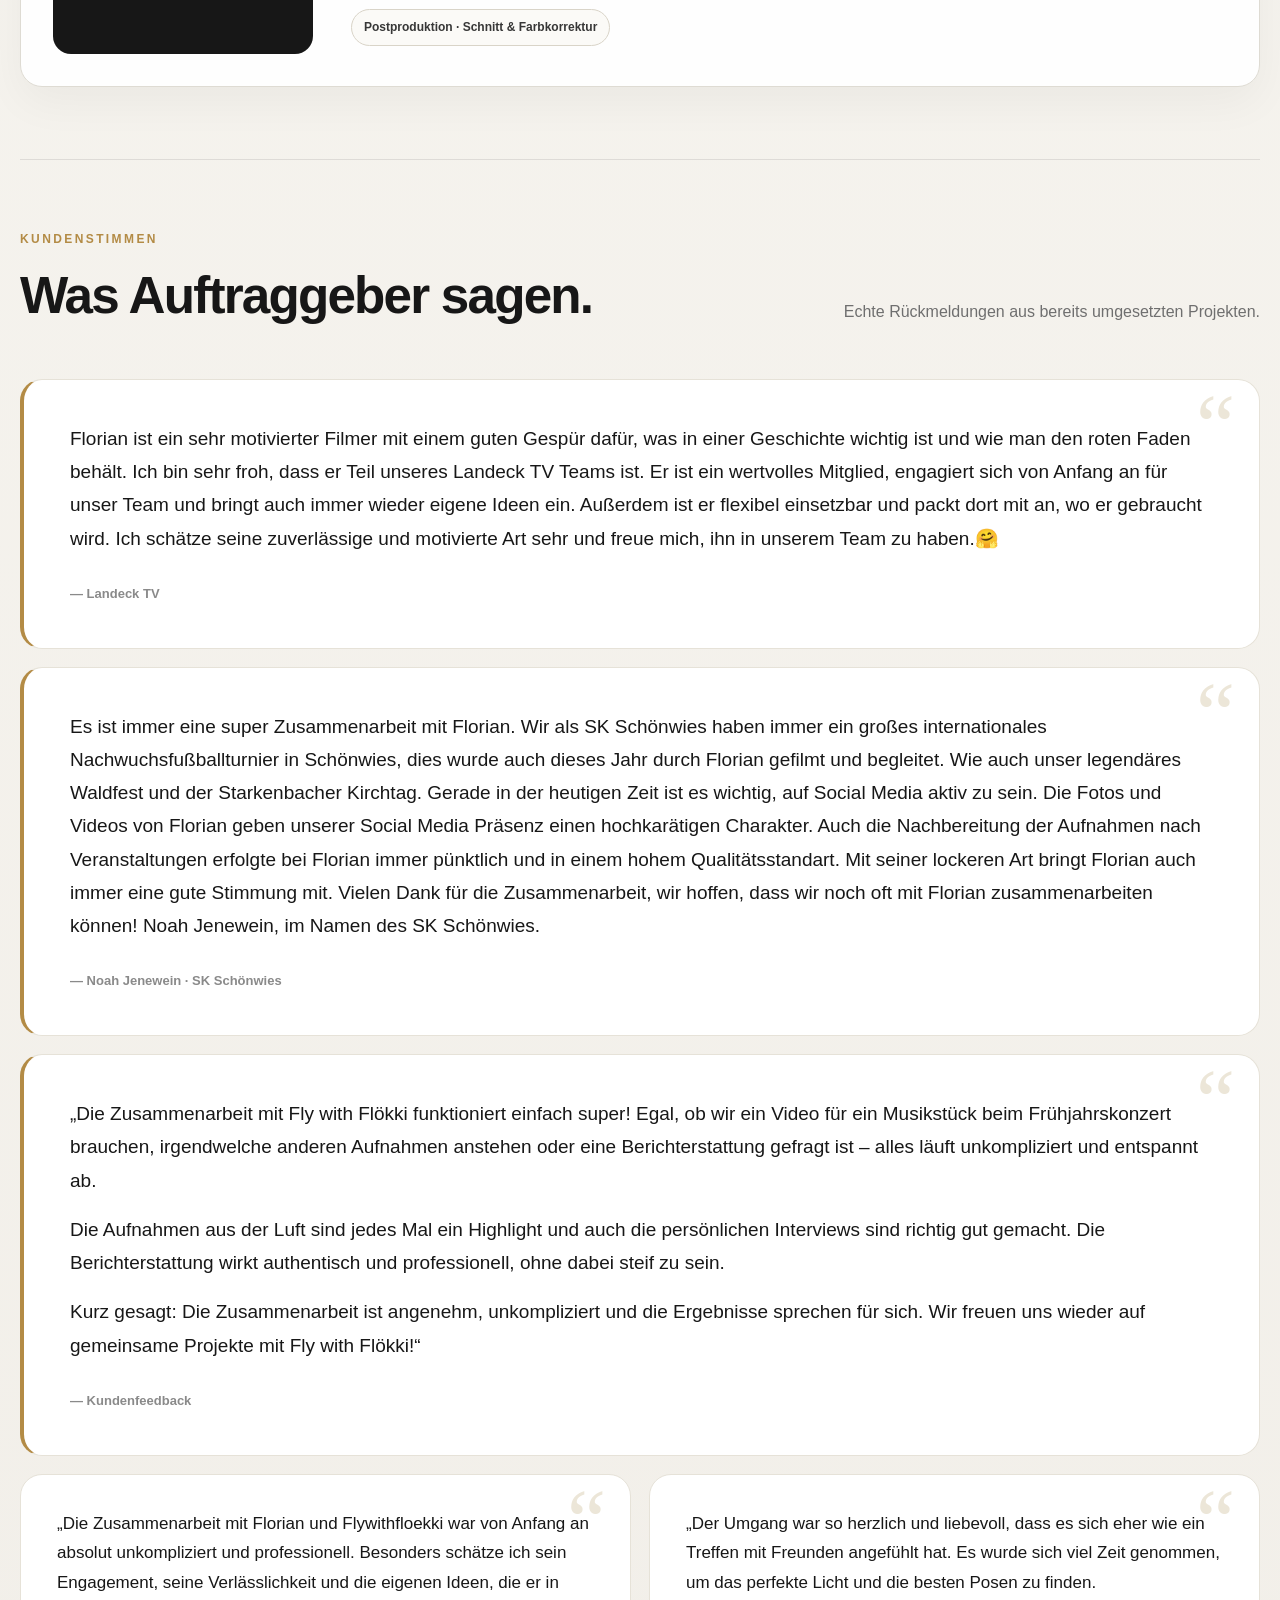
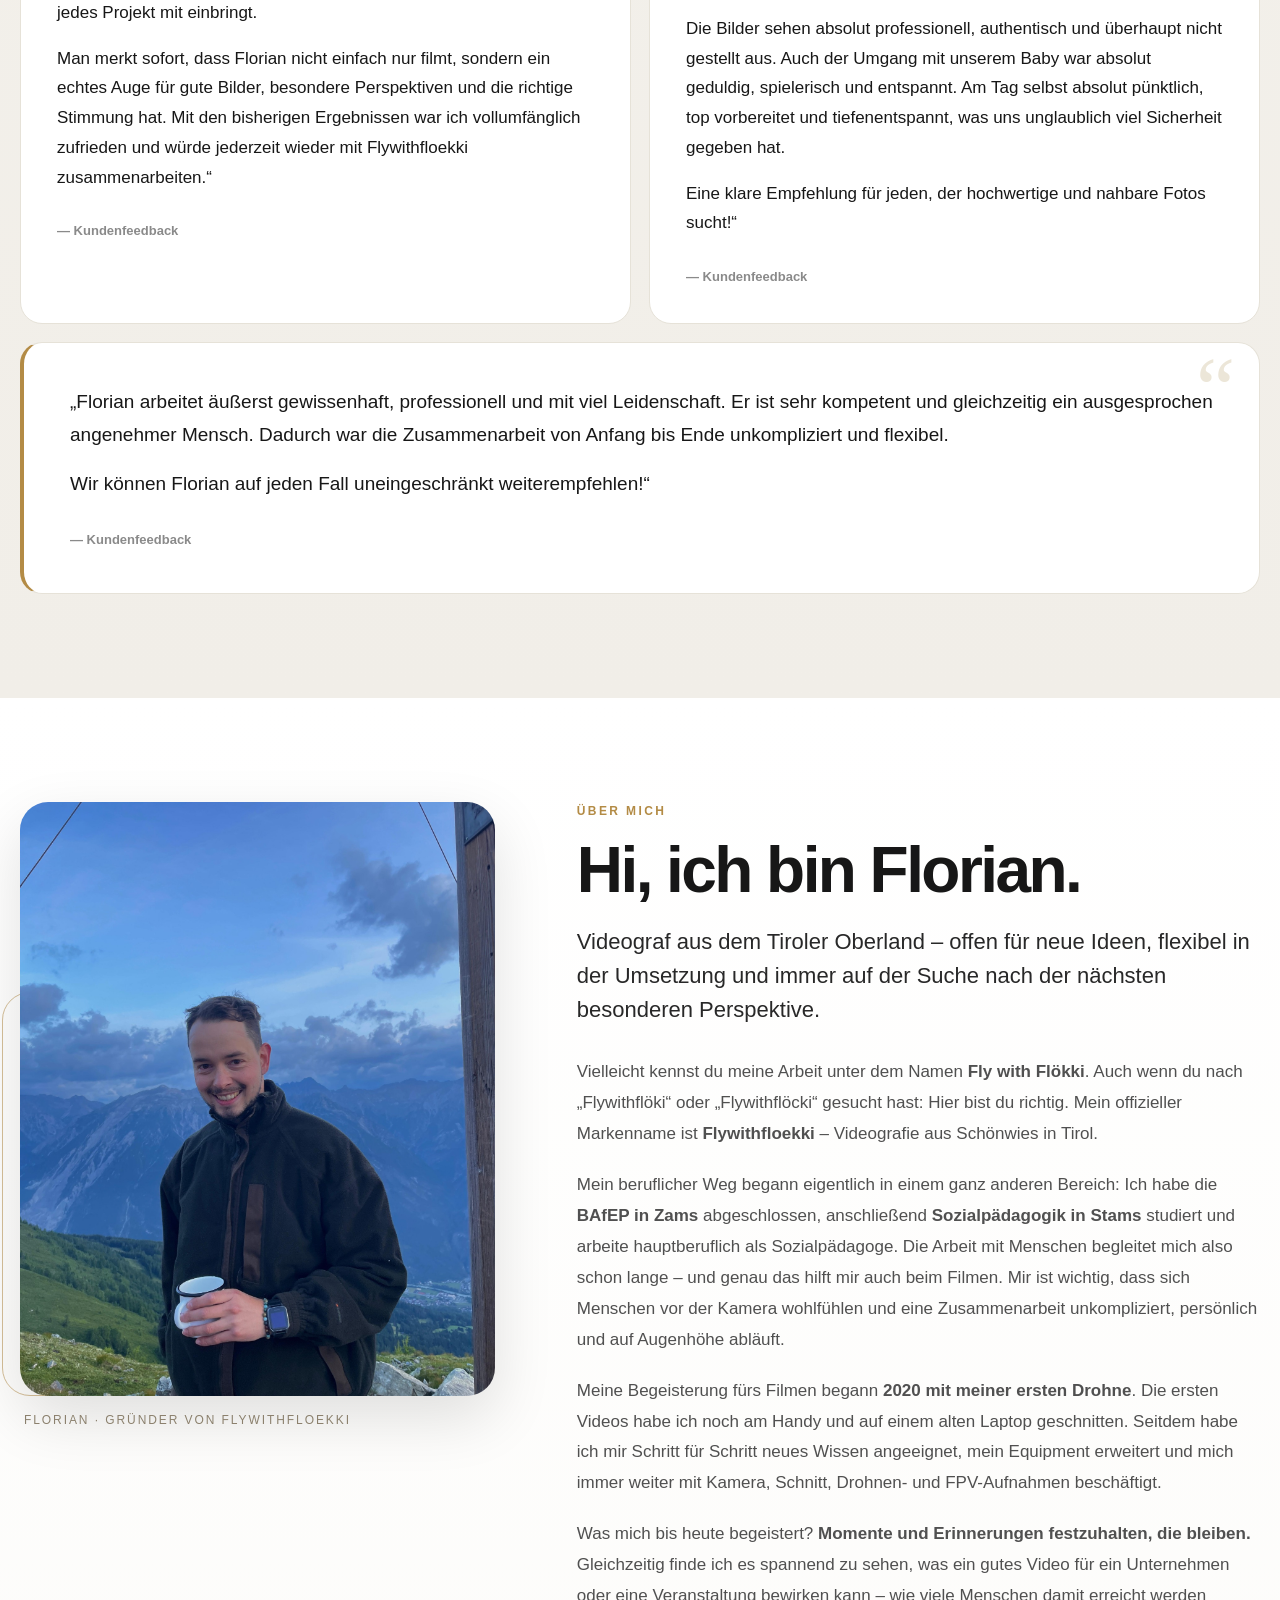
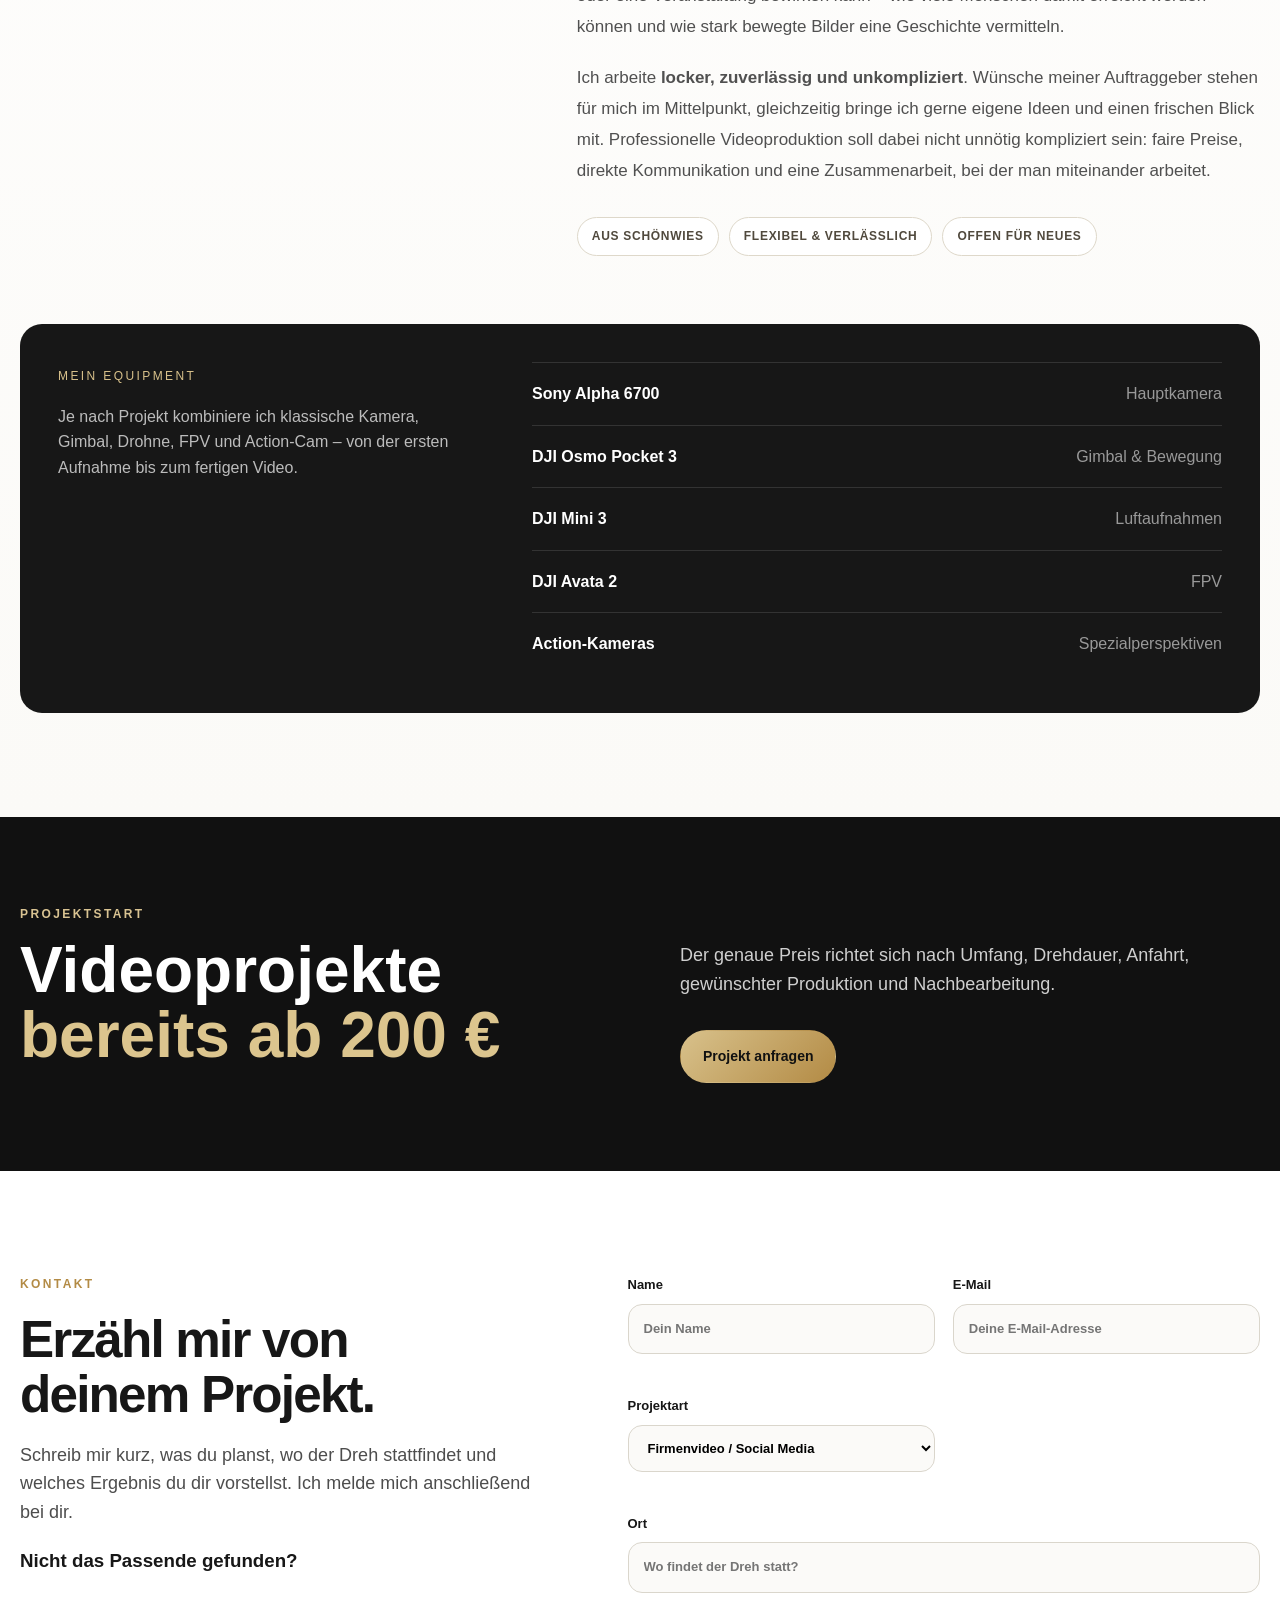
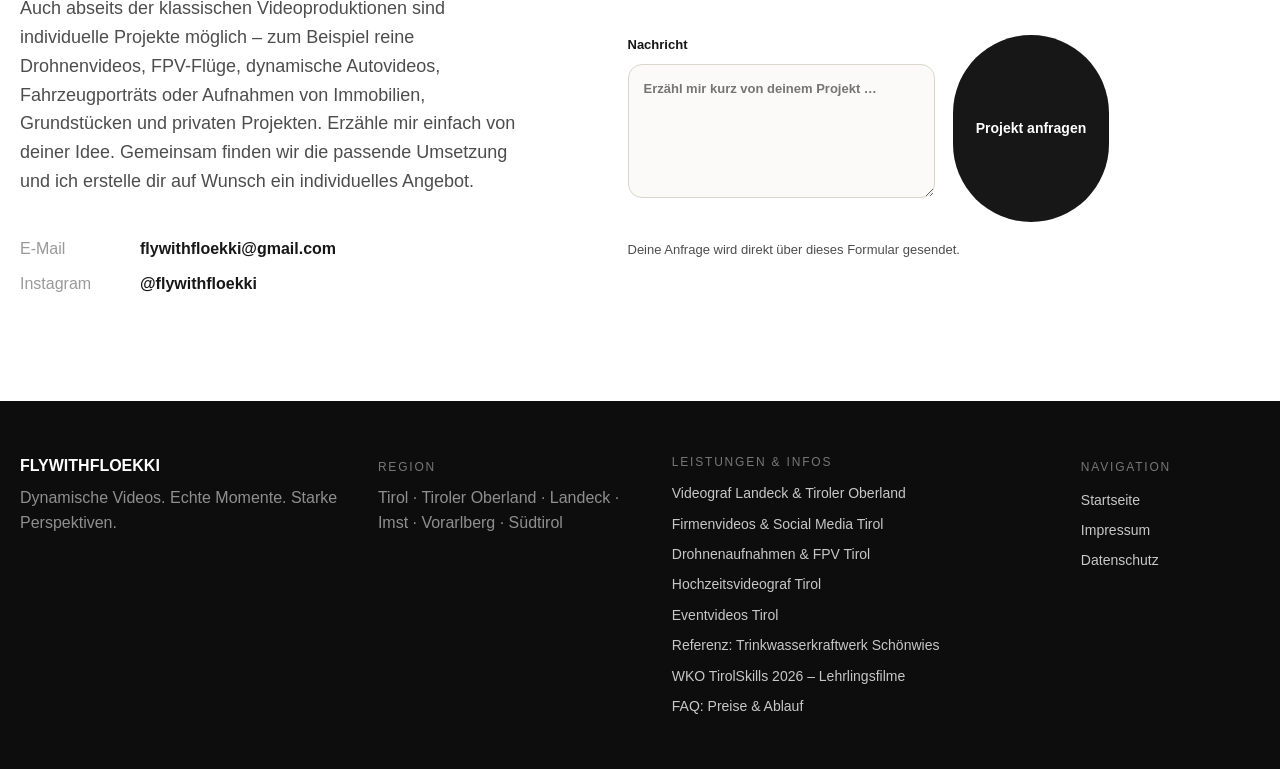
==== commit 9460092a: "Individuelle Projekte im Leistungsmenü: index.html" ====
--- a/index.html
+++ b/index.html
@@ -71,6 +71,7 @@
           <a href="/eventvideo-tirol.html">Eventvideos</a>
           <a href="/drohnenaufnahmen-fpv-tirol.html">Drohnenaufnahmen &amp; FPV</a>
           <a href="/videograf-landeck-tiroler-oberland.html">Videograf Landeck &amp; Tiroler Oberland</a>
+          <a href="/#individuelle-projekte">Individuelle Projekte anfragen</a>
         </div>
       </details>
       <a href="/#referenzen">Referenzen</a>
@@ -584,6 +585,8 @@
         <div class="section-label">Kontakt</div>
         <h2>Erzähl mir von<br>deinem Projekt.</h2>
         <p>Schreib mir kurz, was du planst, wo der Dreh stattfindet und welches Ergebnis du dir vorstellst. Ich melde mich anschließend bei dir.</p>
+        <h3 id="individuelle-projekte">Nicht das Passende gefunden?</h3>
+        <p>Auch abseits der klassischen Videoproduktionen sind individuelle Projekte möglich – zum Beispiel reine Drohnenvideos, FPV-Flüge, dynamische Autovideos, Fahrzeugporträts oder Aufnahmen von Immobilien, Grundstücken und privaten Projekten. Erzähle mir einfach von deiner Idee. Gemeinsam finden wir die passende Umsetzung und ich erstelle dir auf Wunsch ein individuelles Angebot.</p>
         <div class="contact-details">
           <span>E-Mail</span>
           <strong id="email-display"><a href="mailto:flywithfloekki@gmail.com">flywithfloekki@gmail.com</a></strong>
@@ -594,7 +597,7 @@
       <form id="project-form" class="contact-form" action="https://formspree.io/f/xaewpjwk" method="POST">
         <label>Name<input type="text" name="name" autocomplete="name" required placeholder="Dein Name"></label>
         <label>E-Mail<input type="email" name="email" required autocomplete="email" placeholder="Deine E-Mail-Adresse"></label>
-        <label>Projektart<select name="type"><option>Firmenvideo / Social Media</option><option>Social-Media-Begleitung</option><option>Event</option><option>TV / Medien / Werbeschaltung</option><option>Drohne / FPV</option><option>Hochzeit</option><option>Privates / individuelles Video</option><option>Schnitt / Postproduktion</option><option>Sonstiges</option></select></label>
+        <label>Projektart<select name="type"><option>Firmenvideo / Social Media</option><option>Social-Media-Begleitung</option><option>Event</option><option>TV / Medien / Werbeschaltung</option><option>Drohne / FPV</option><option>Reine Drohnenaufnahmen</option><option>Reine FPV-Aufnahmen</option><option>Fahrzeugvideo / Autovideo</option><option>Hochzeit</option><option>Privates / individuelles Video</option><option>Individuelles Projekt / Sonderwunsch</option><option>Schnitt / Postproduktion</option><option>Sonstiges</option></select></label>
         <label>Ort<input type="text" name="location" placeholder="Wo findet der Dreh statt?"></label>
         <label>Nachricht<textarea name="message" rows="5" required placeholder="Erzähl mir kurz von deinem Projekt …"></textarea></label>
         <button class="button button-dark" type="submit">Projekt anfragen</button>
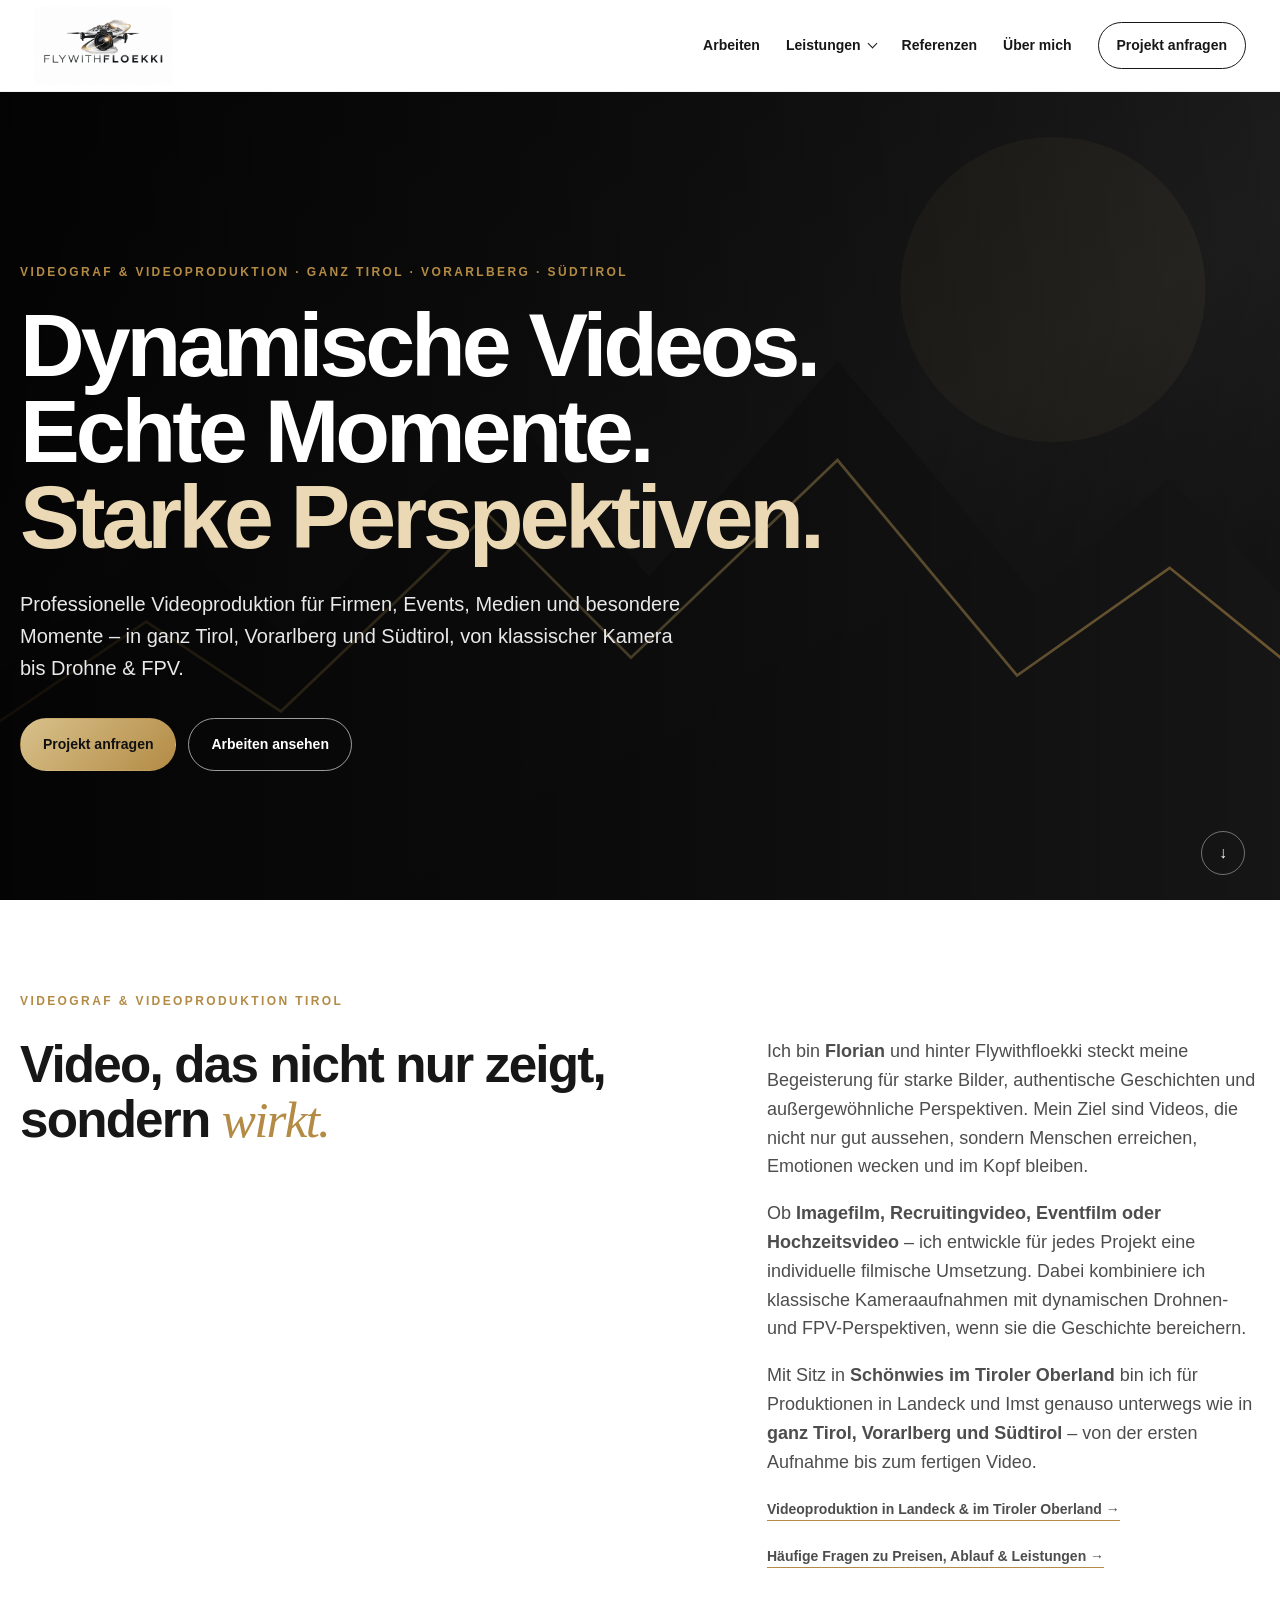
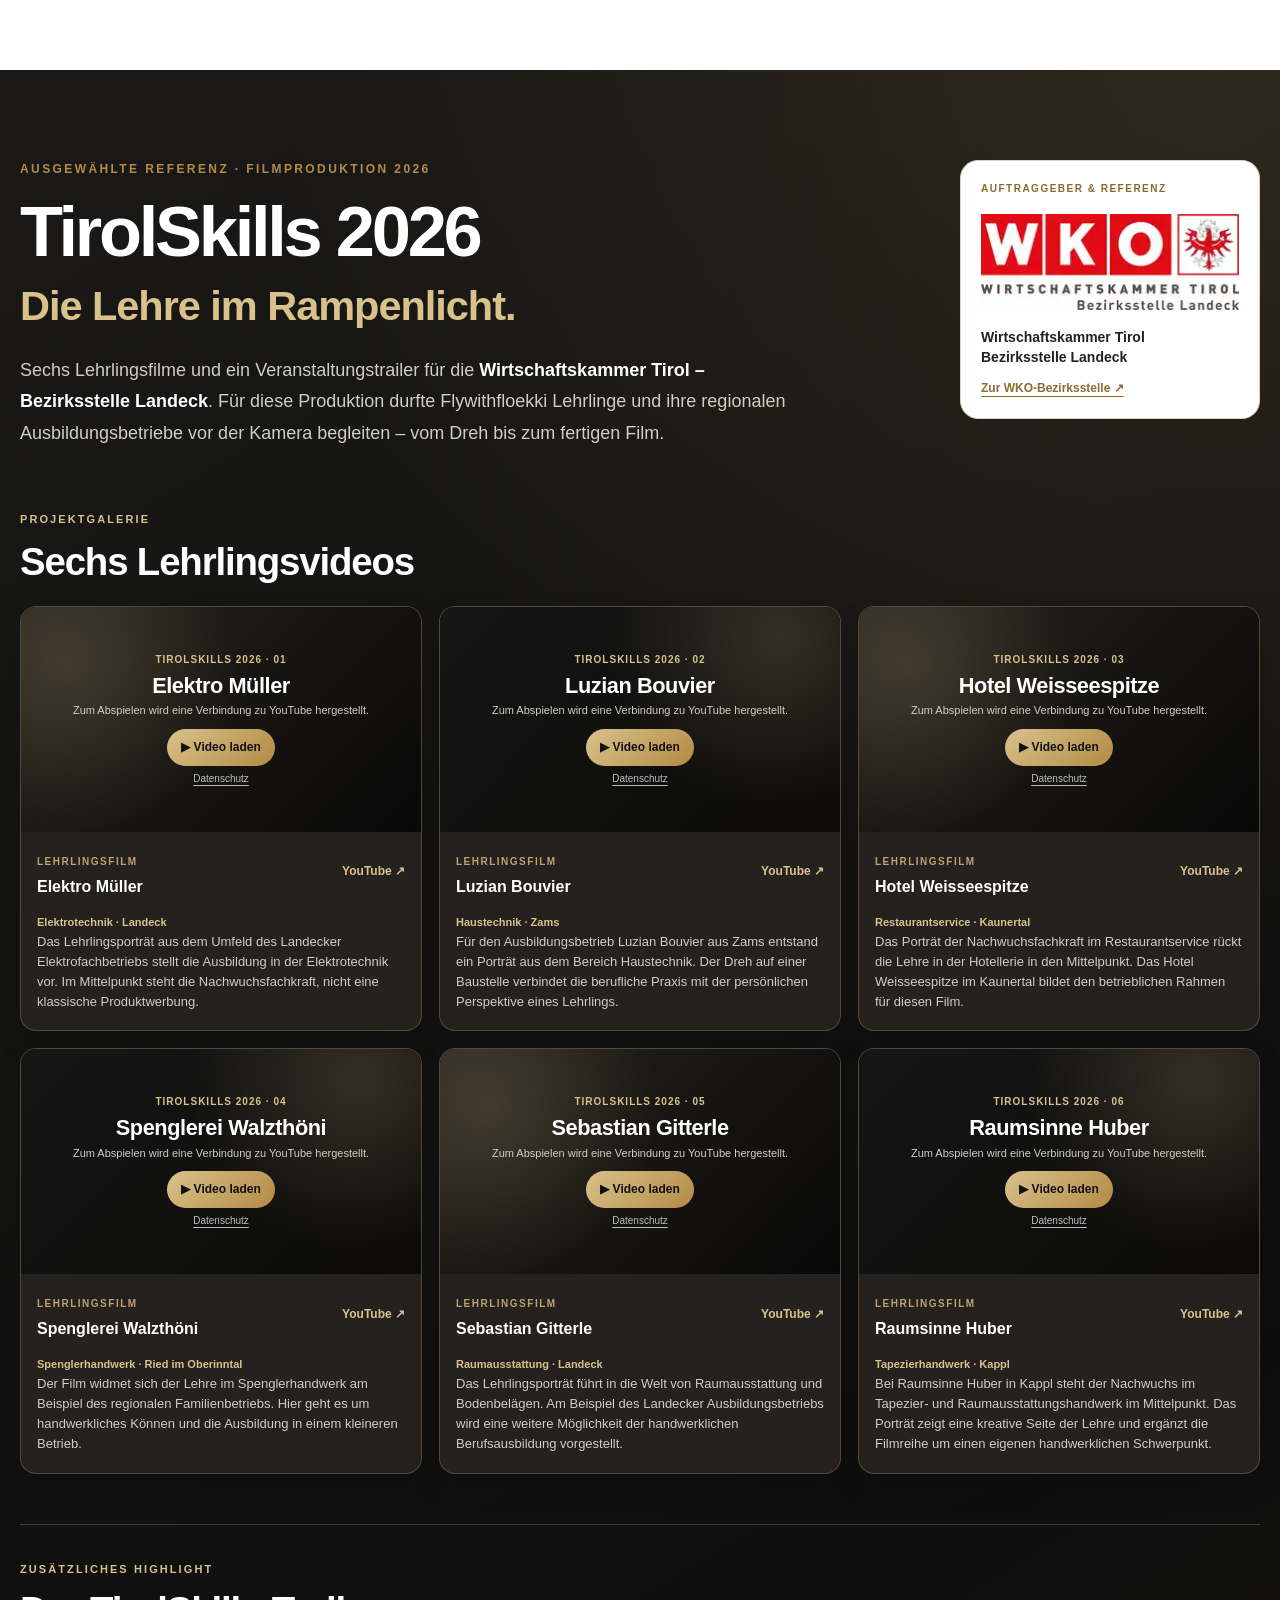
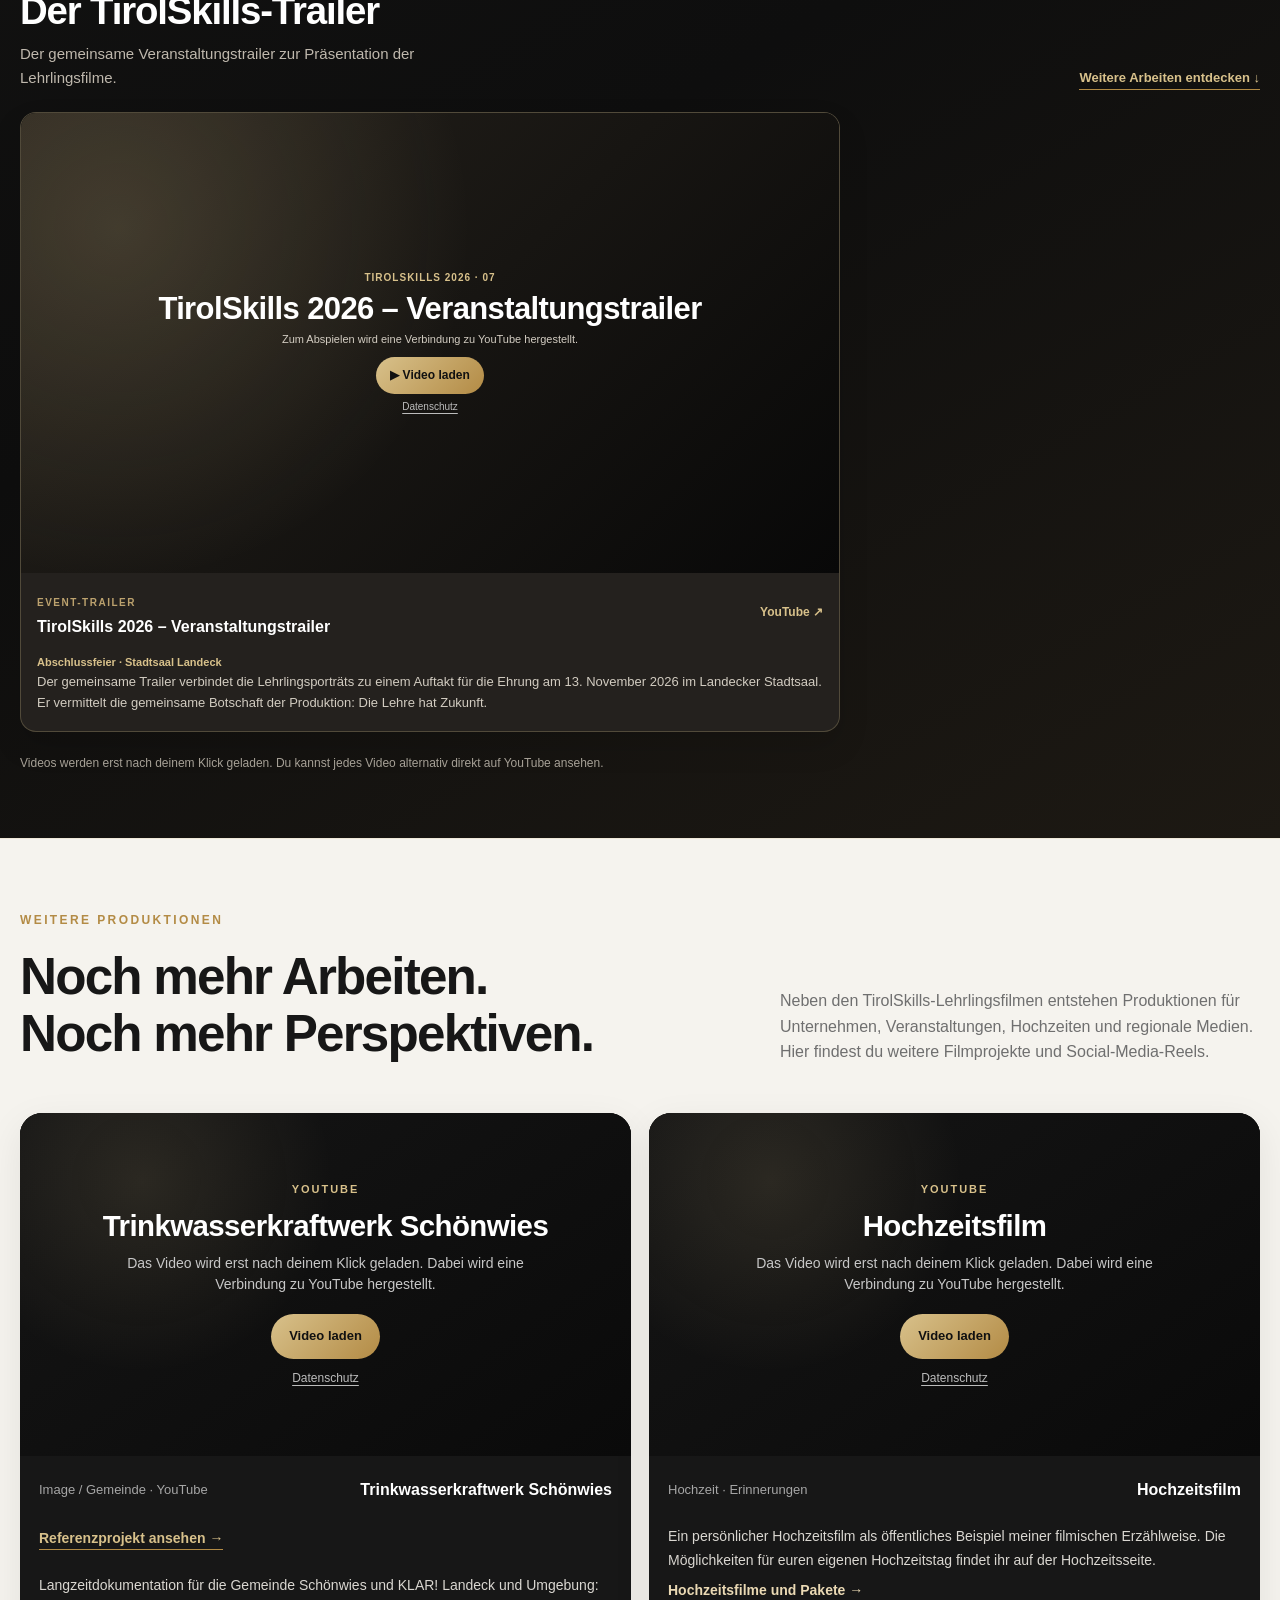
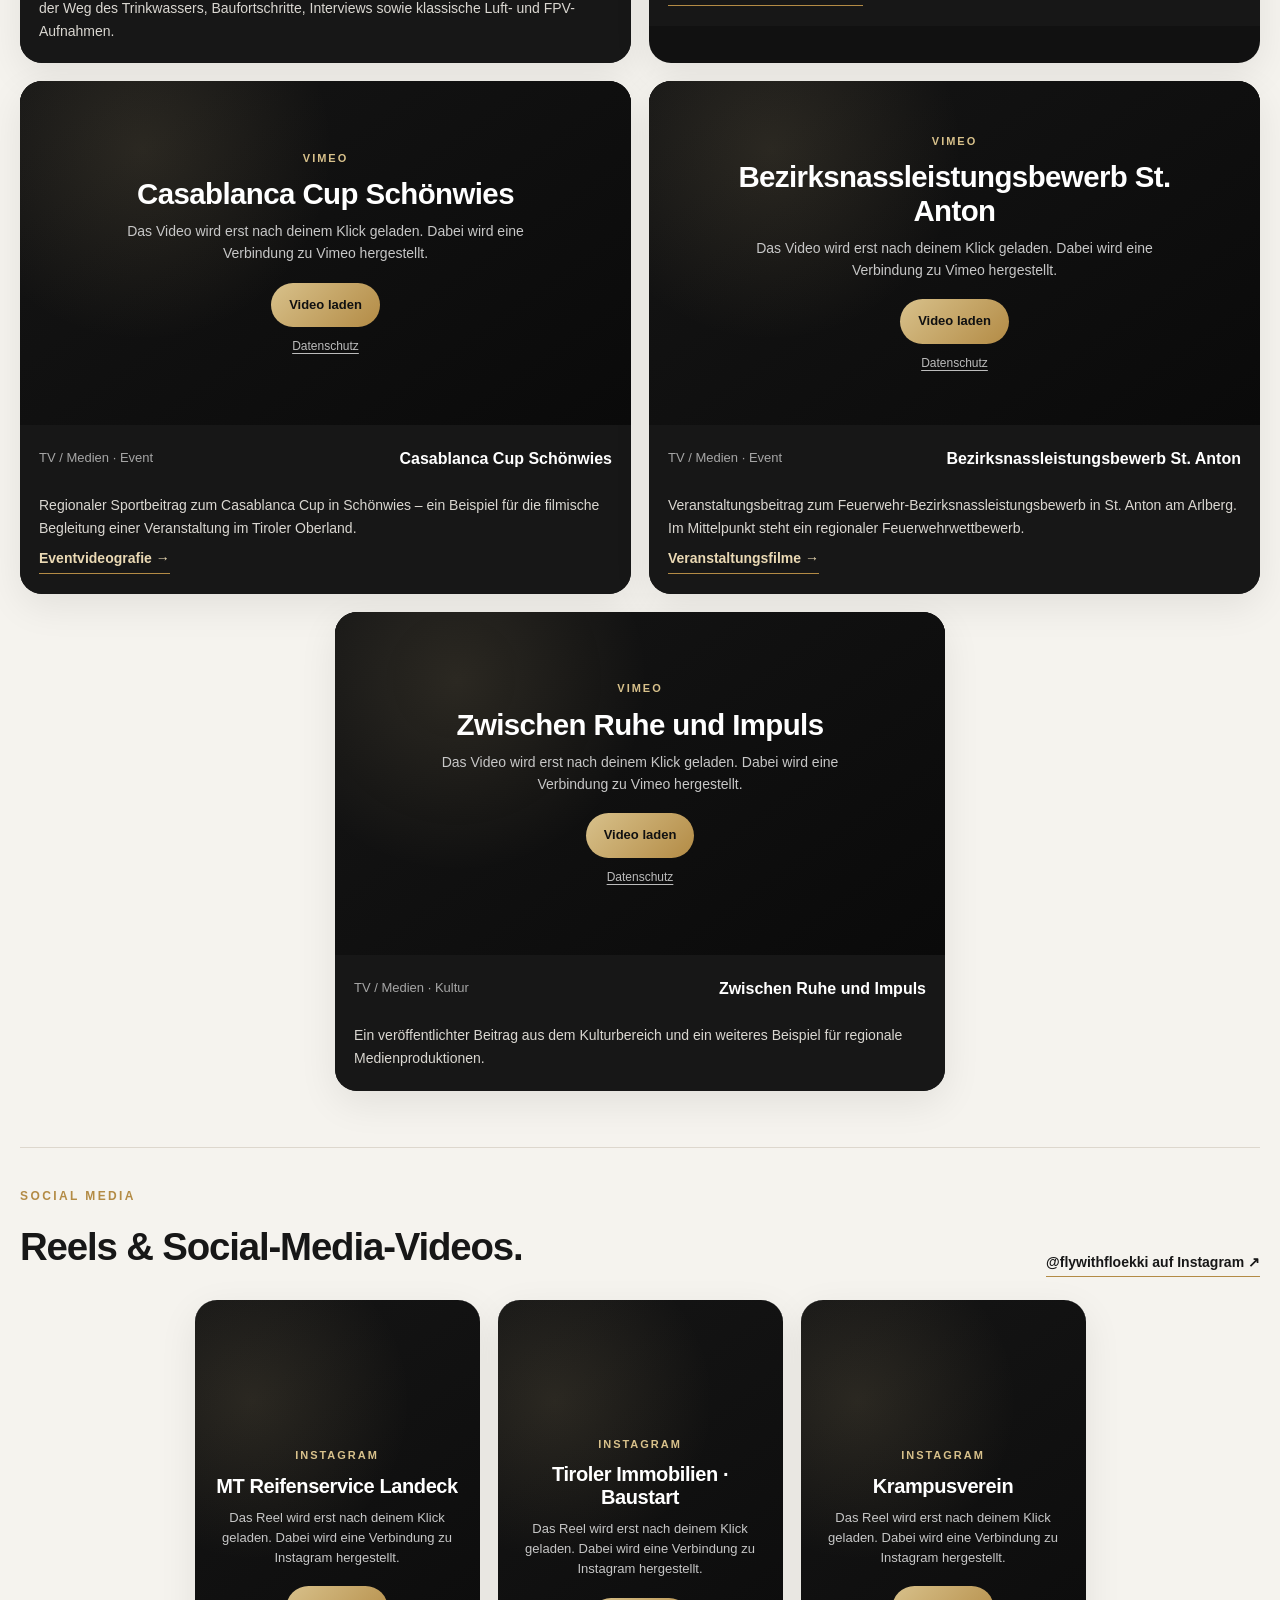
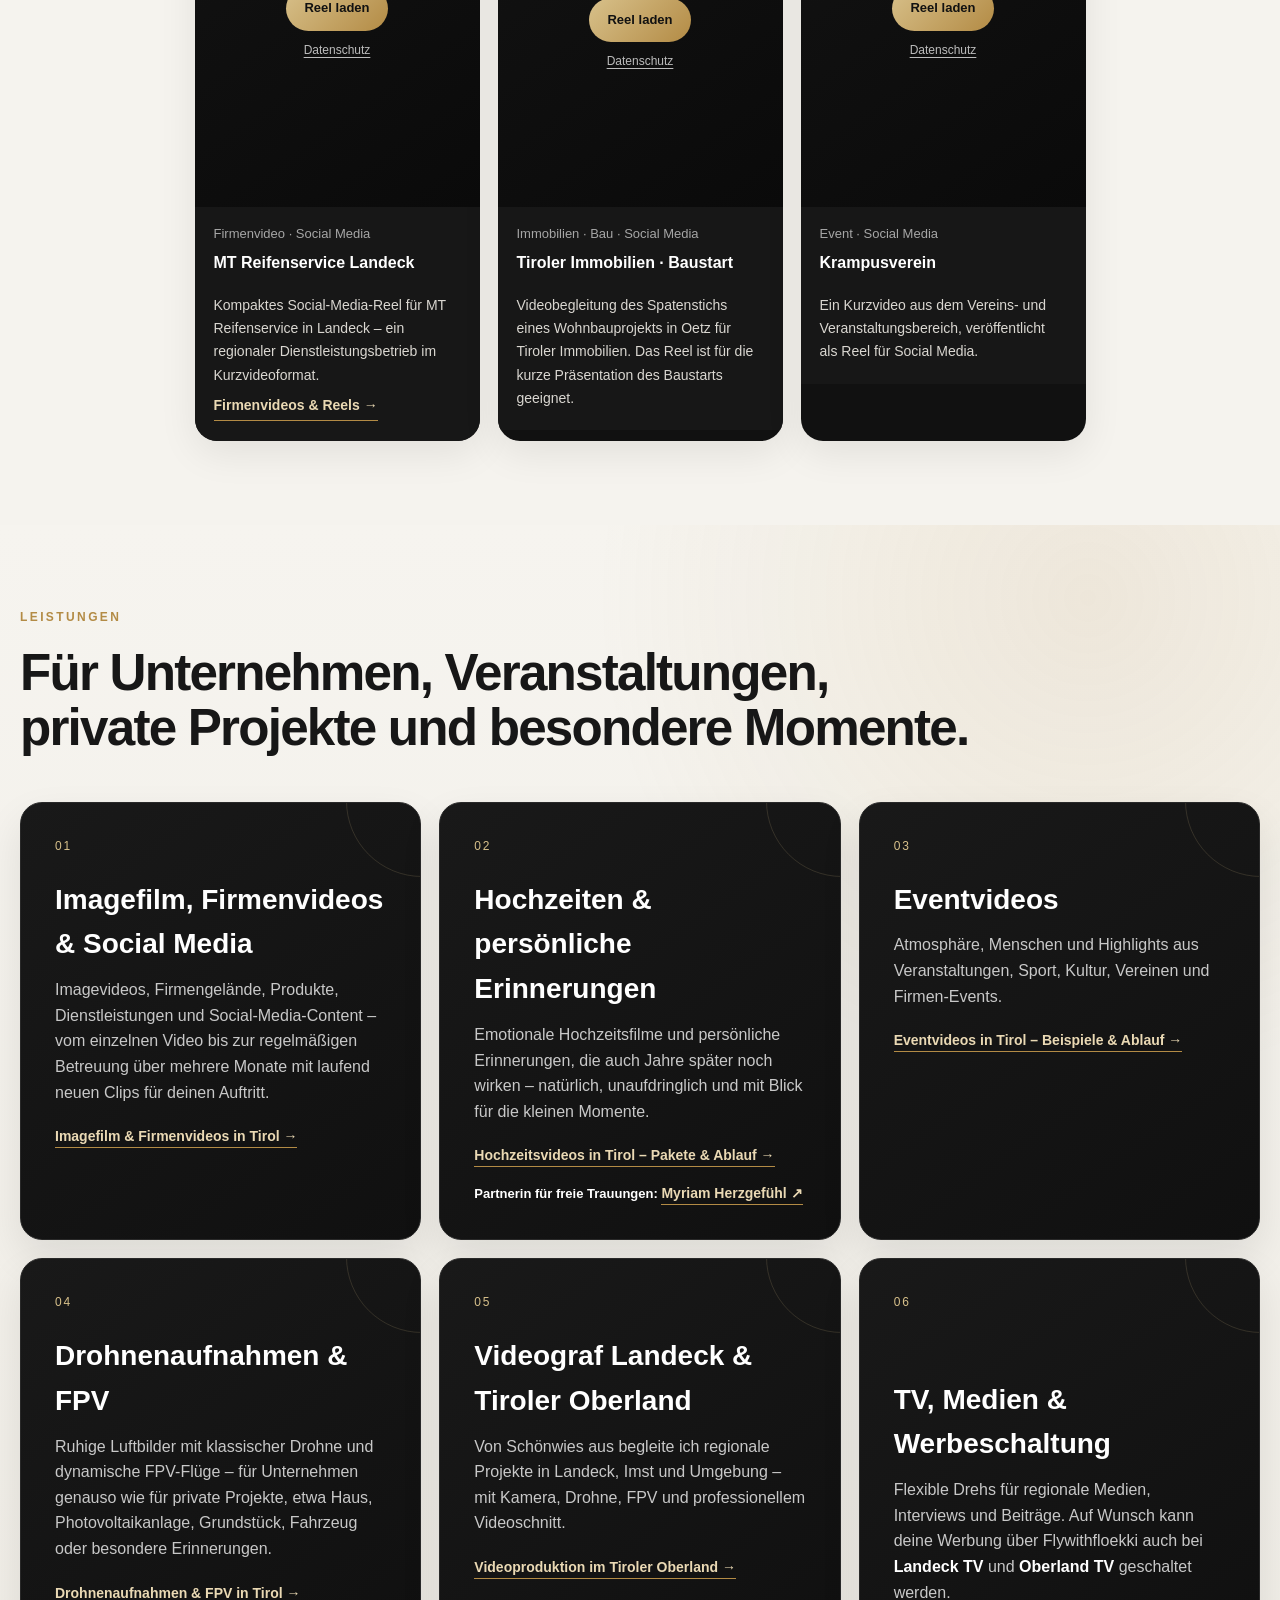
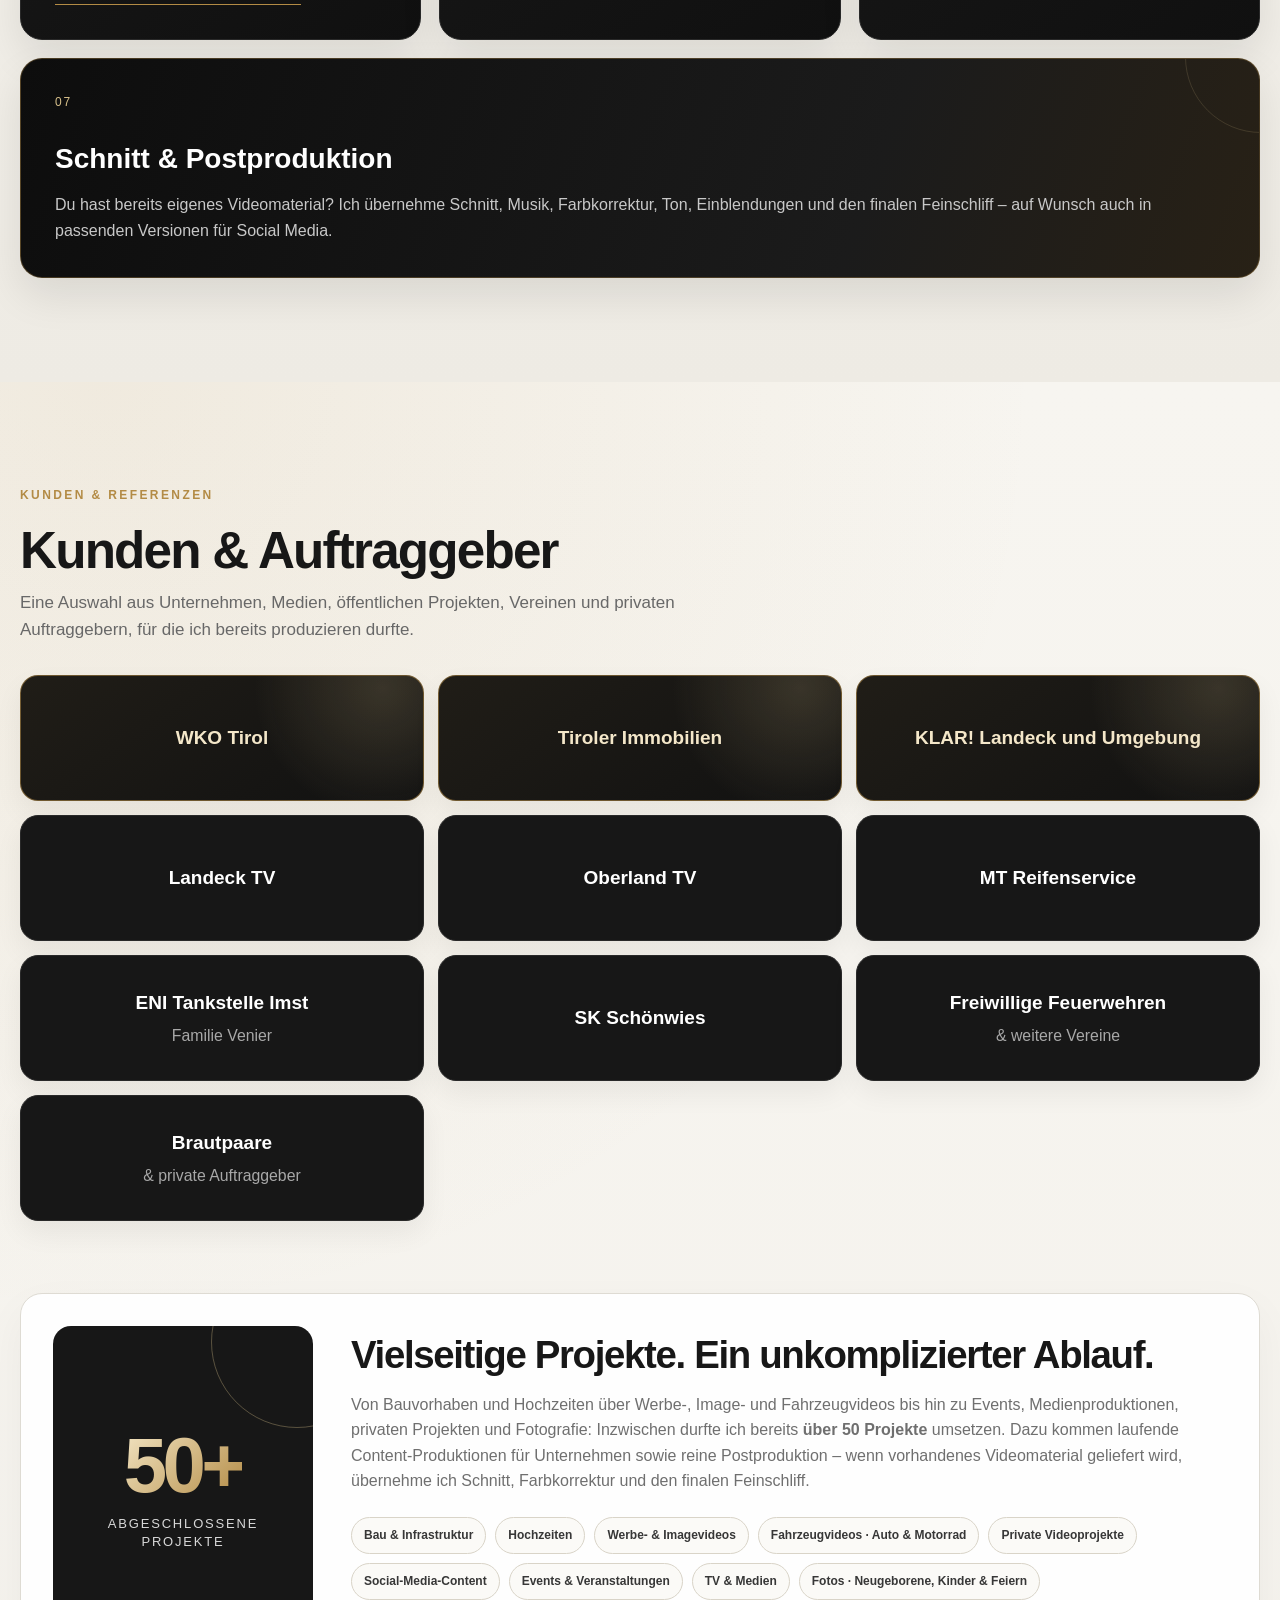
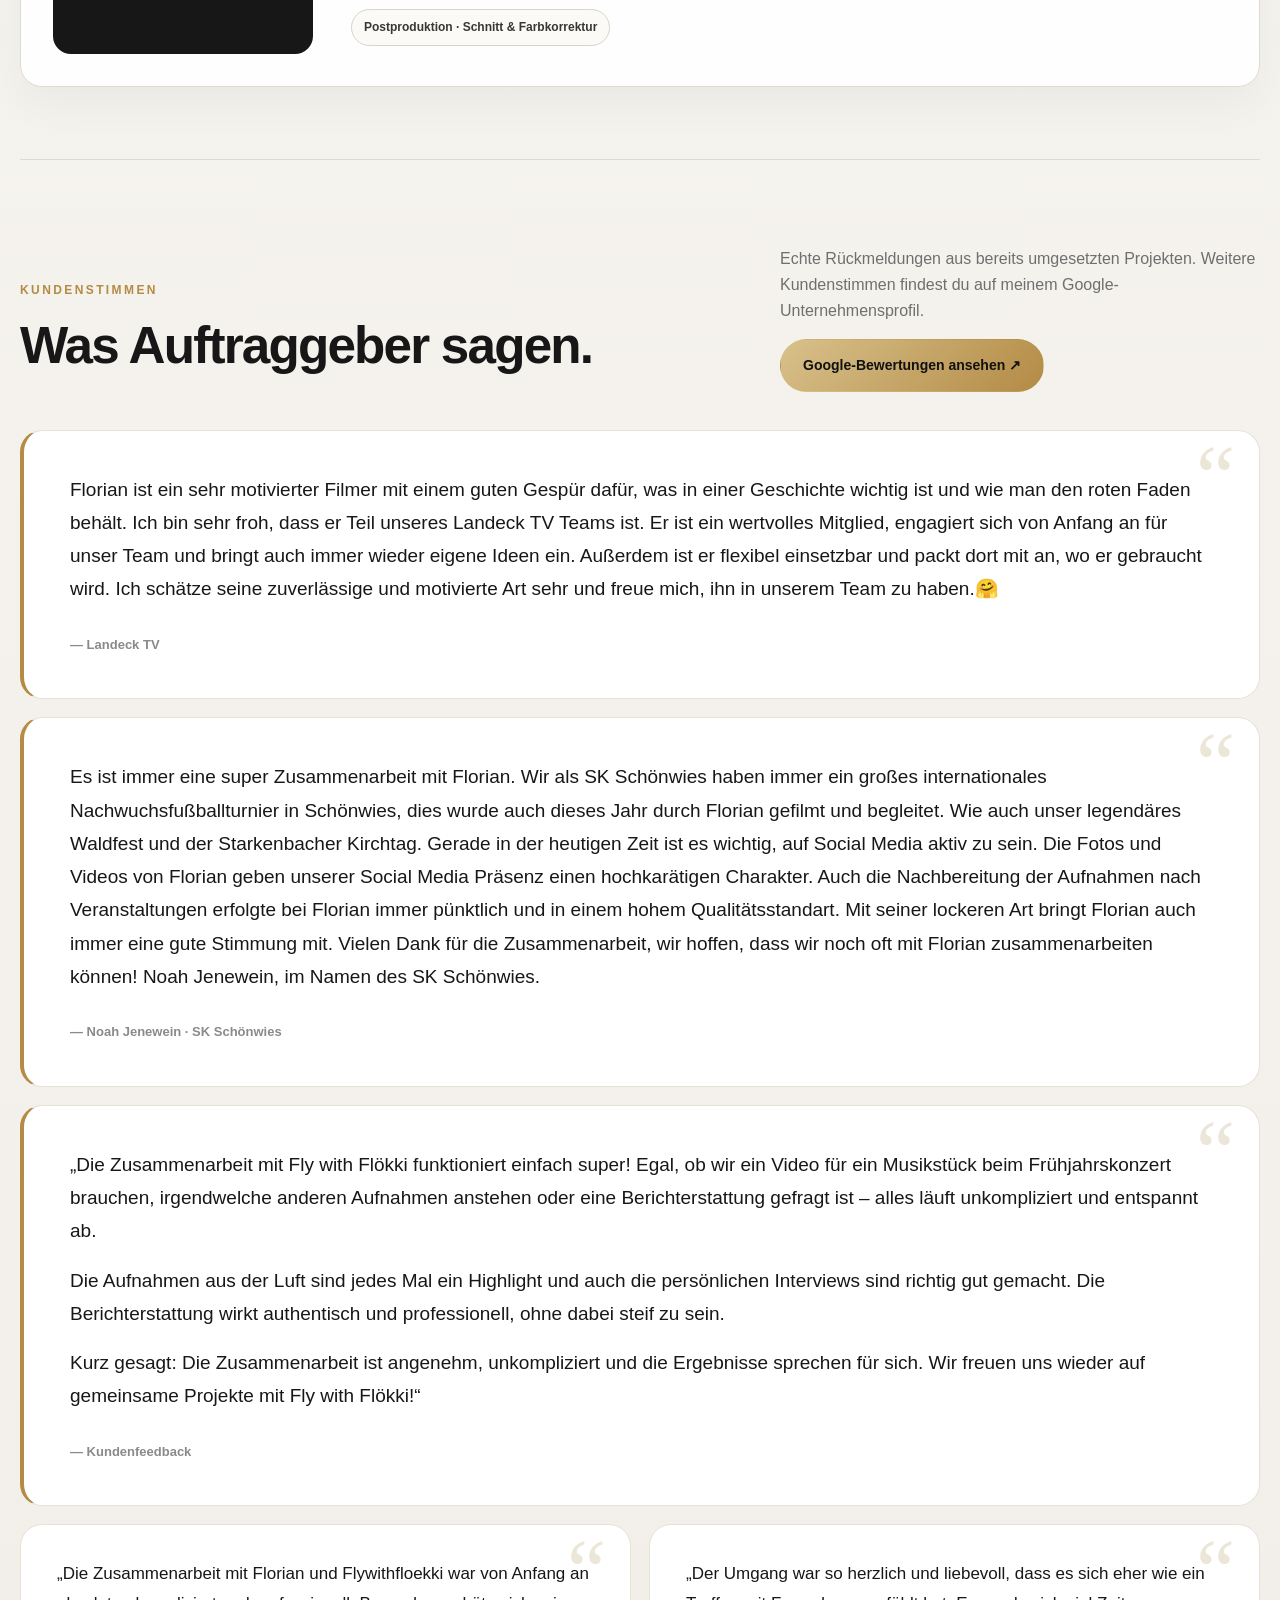
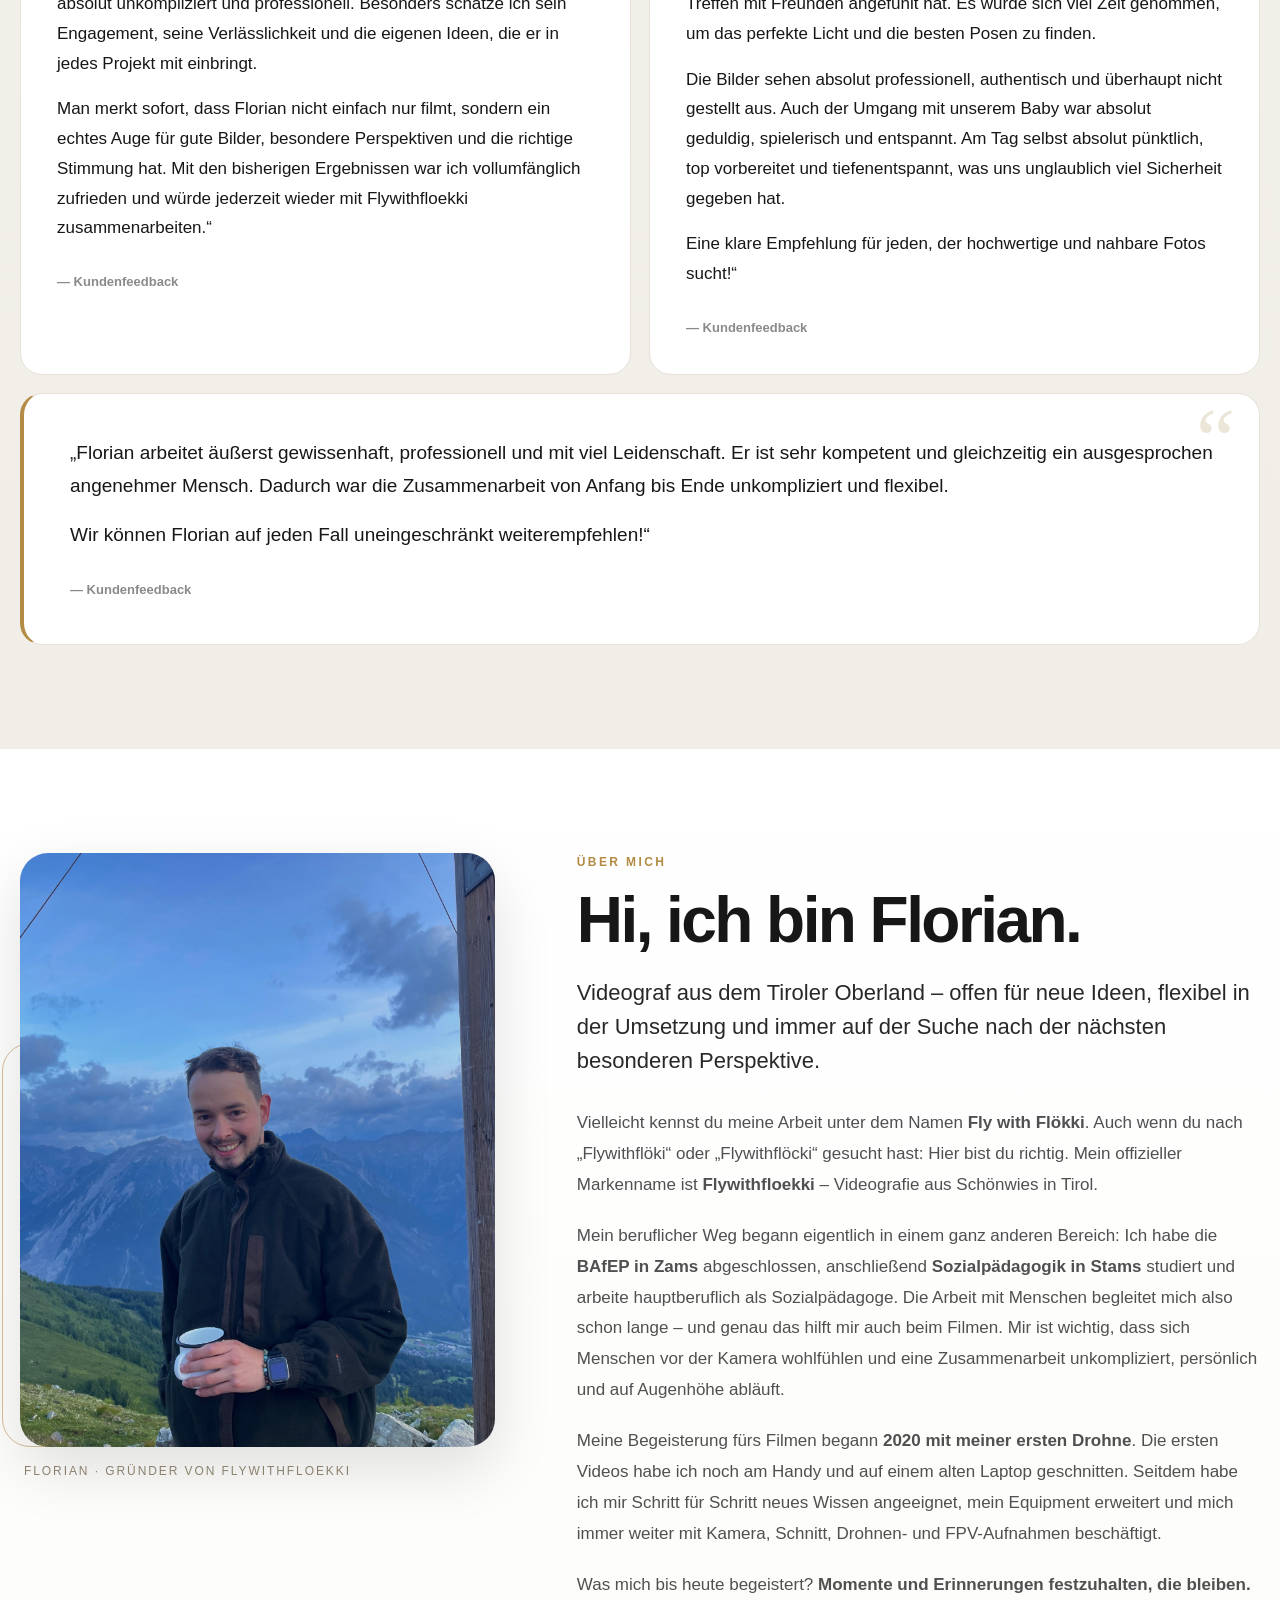
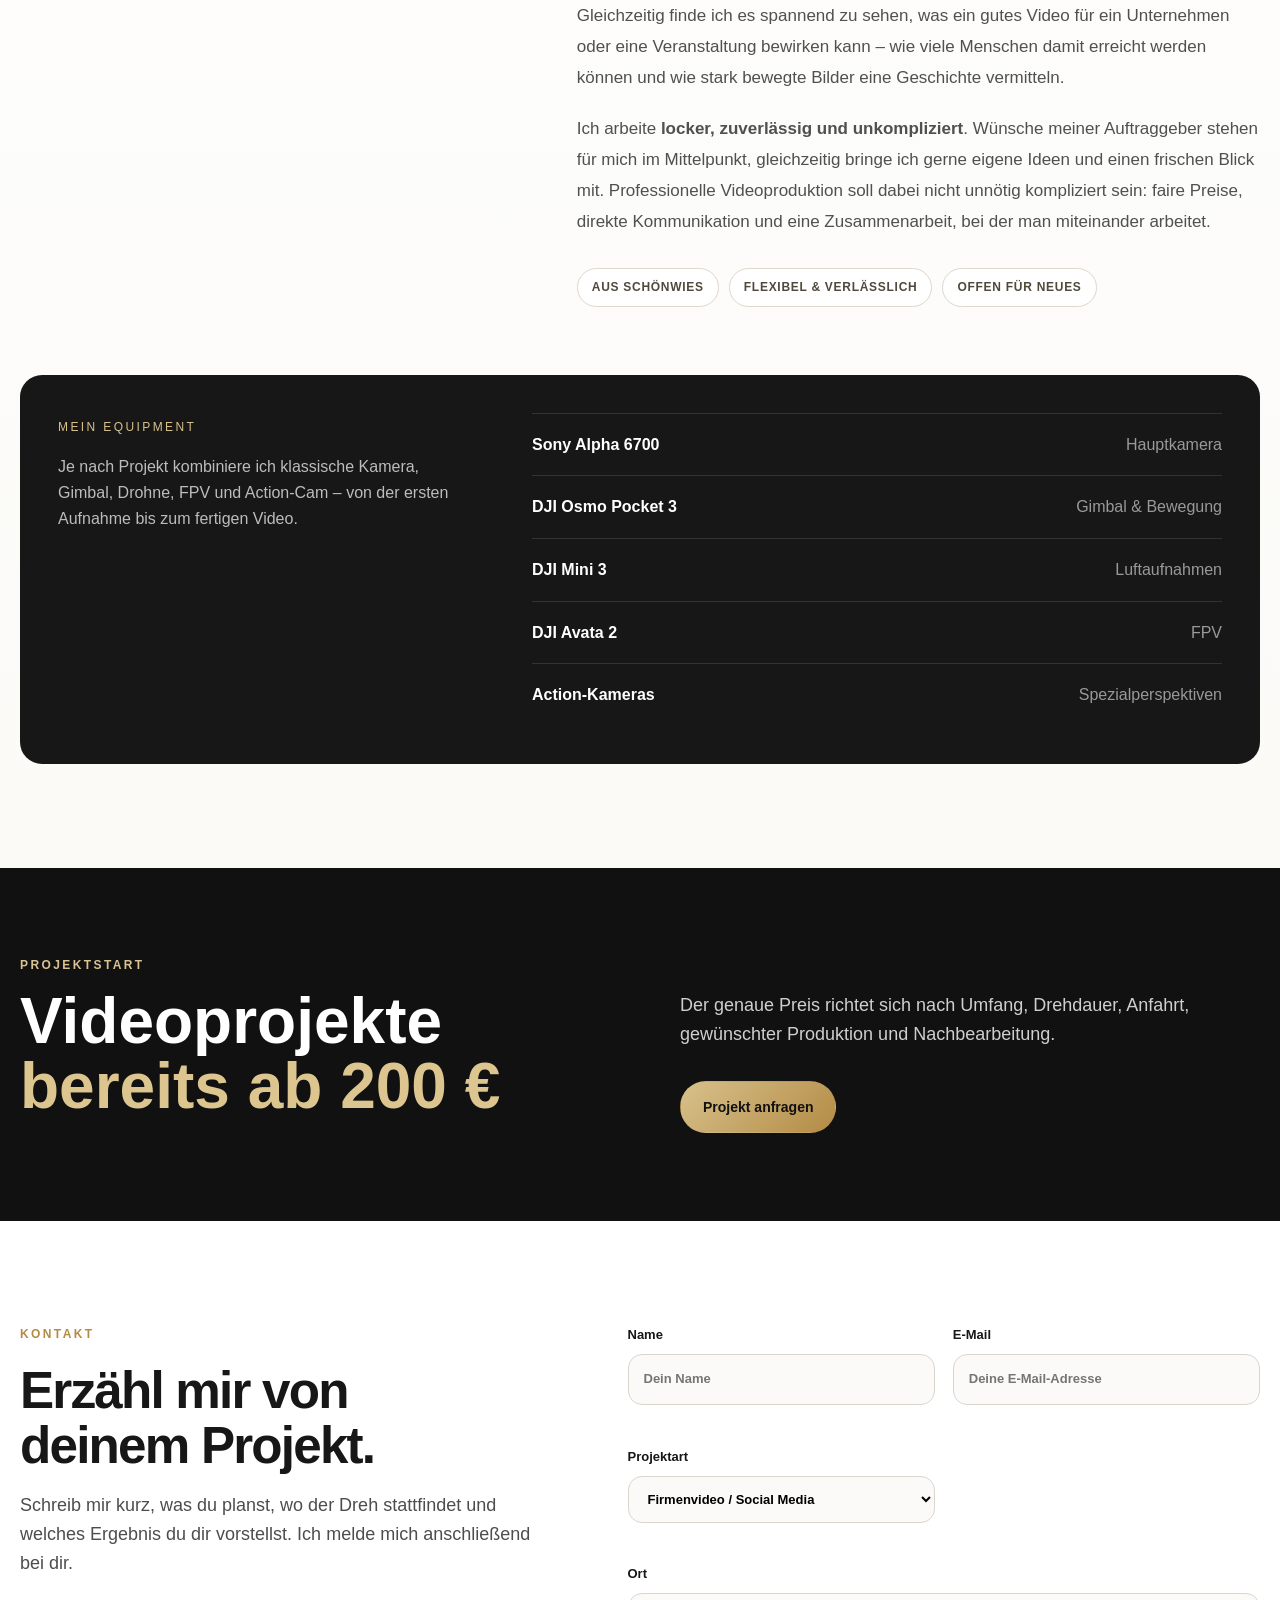
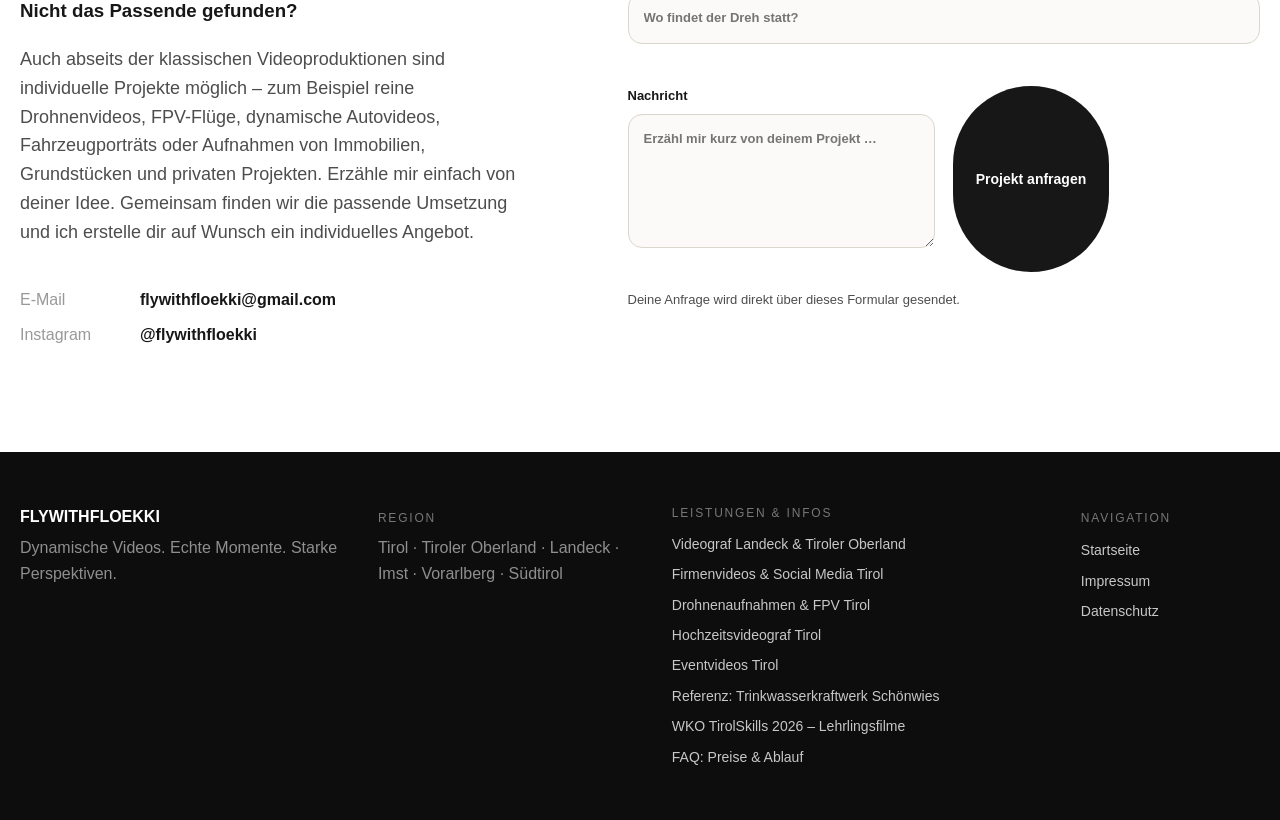
==== commit 32b268e4: "Google-Unternehmensprofil im Kundenstimmenbereich verlinken" ====
--- a/index.html
+++ b/index.html
@@ -482,7 +482,10 @@
             <div class="section-label">Kundenstimmen</div>
             <h2>Was Auftraggeber sagen.</h2>
           </div>
-          <p class="muted">Echte Rückmeldungen aus bereits umgesetzten Projekten.</p>
+          <div class="muted">
+            <p>Echte Rückmeldungen aus bereits umgesetzten Projekten. Weitere Kundenstimmen findest du auf meinem Google-Unternehmensprofil.</p>
+            <a class="button button-gold" href="https://share.google/t4ihDHF7RuaGSL6i7" target="_blank" rel="noopener noreferrer">Google-Bewertungen ansehen ↗</a>
+          </div>
         </div>
 
         <div class="testimonials">
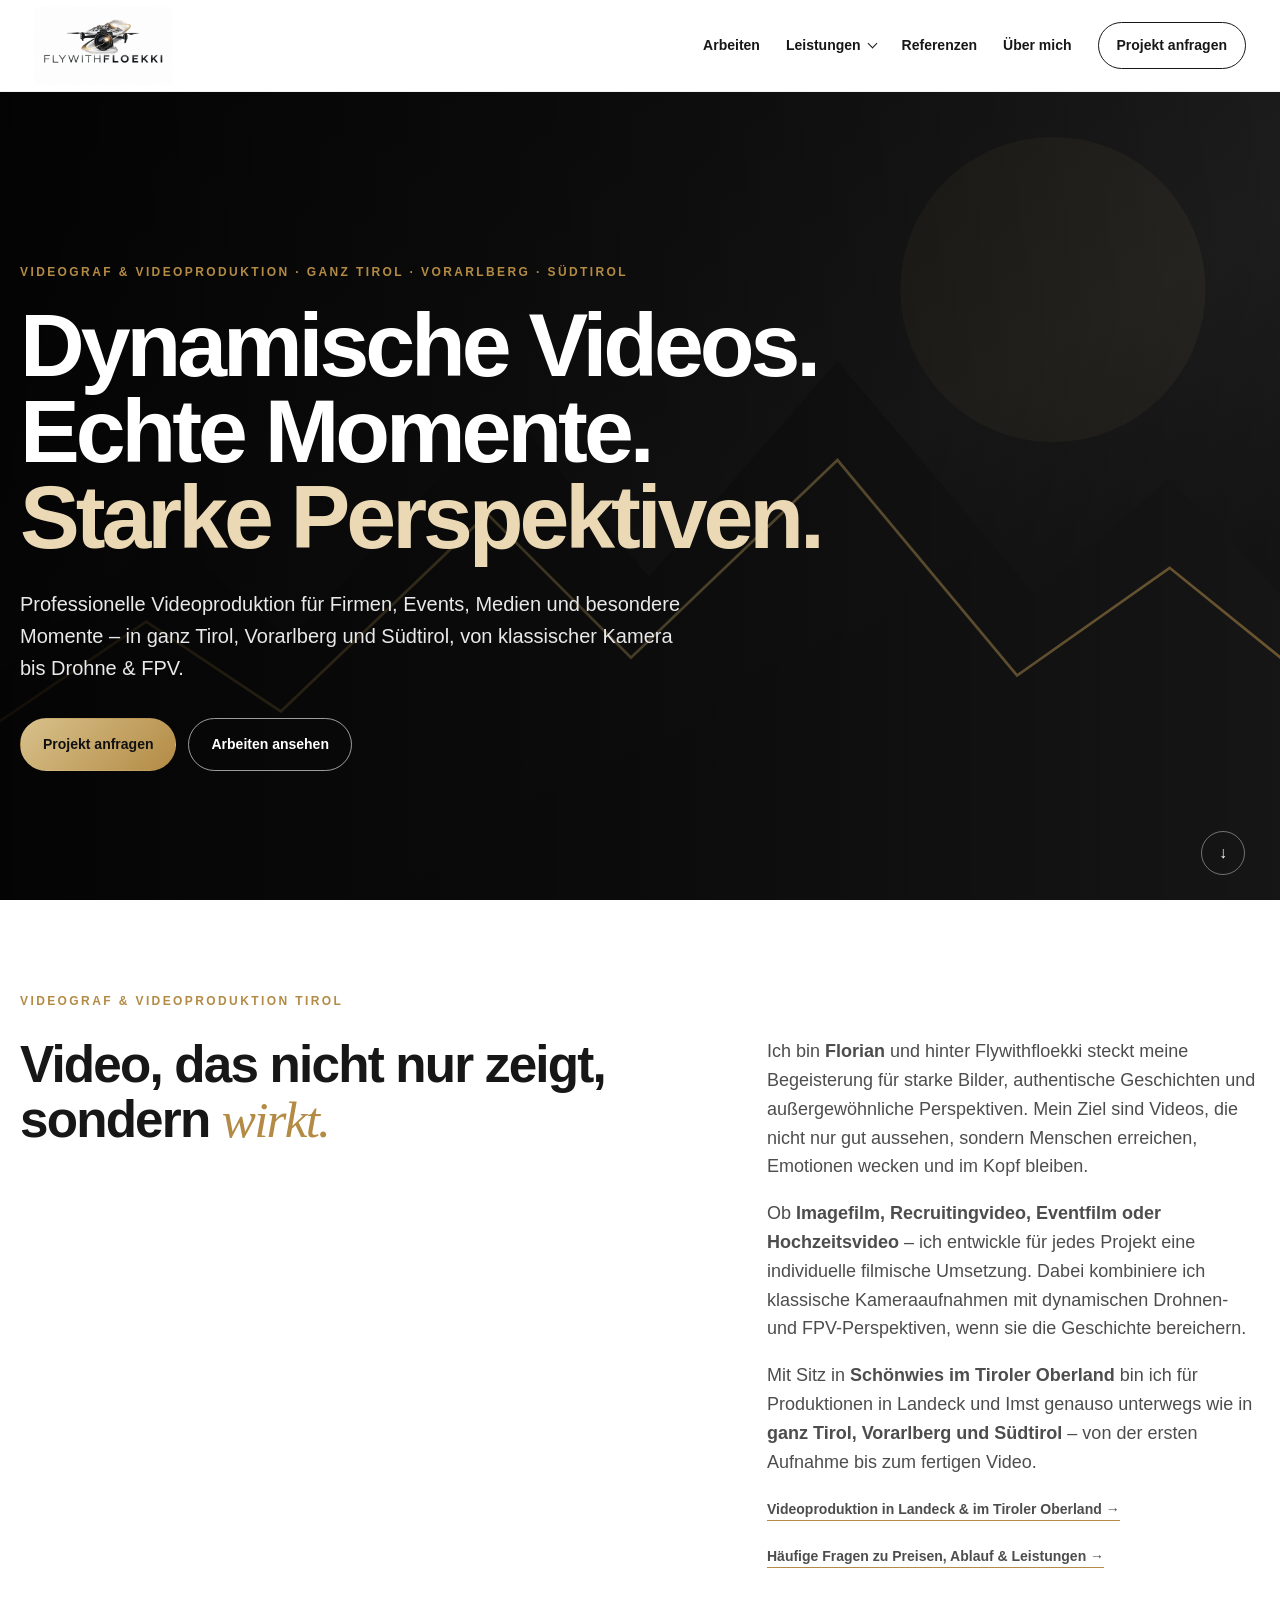
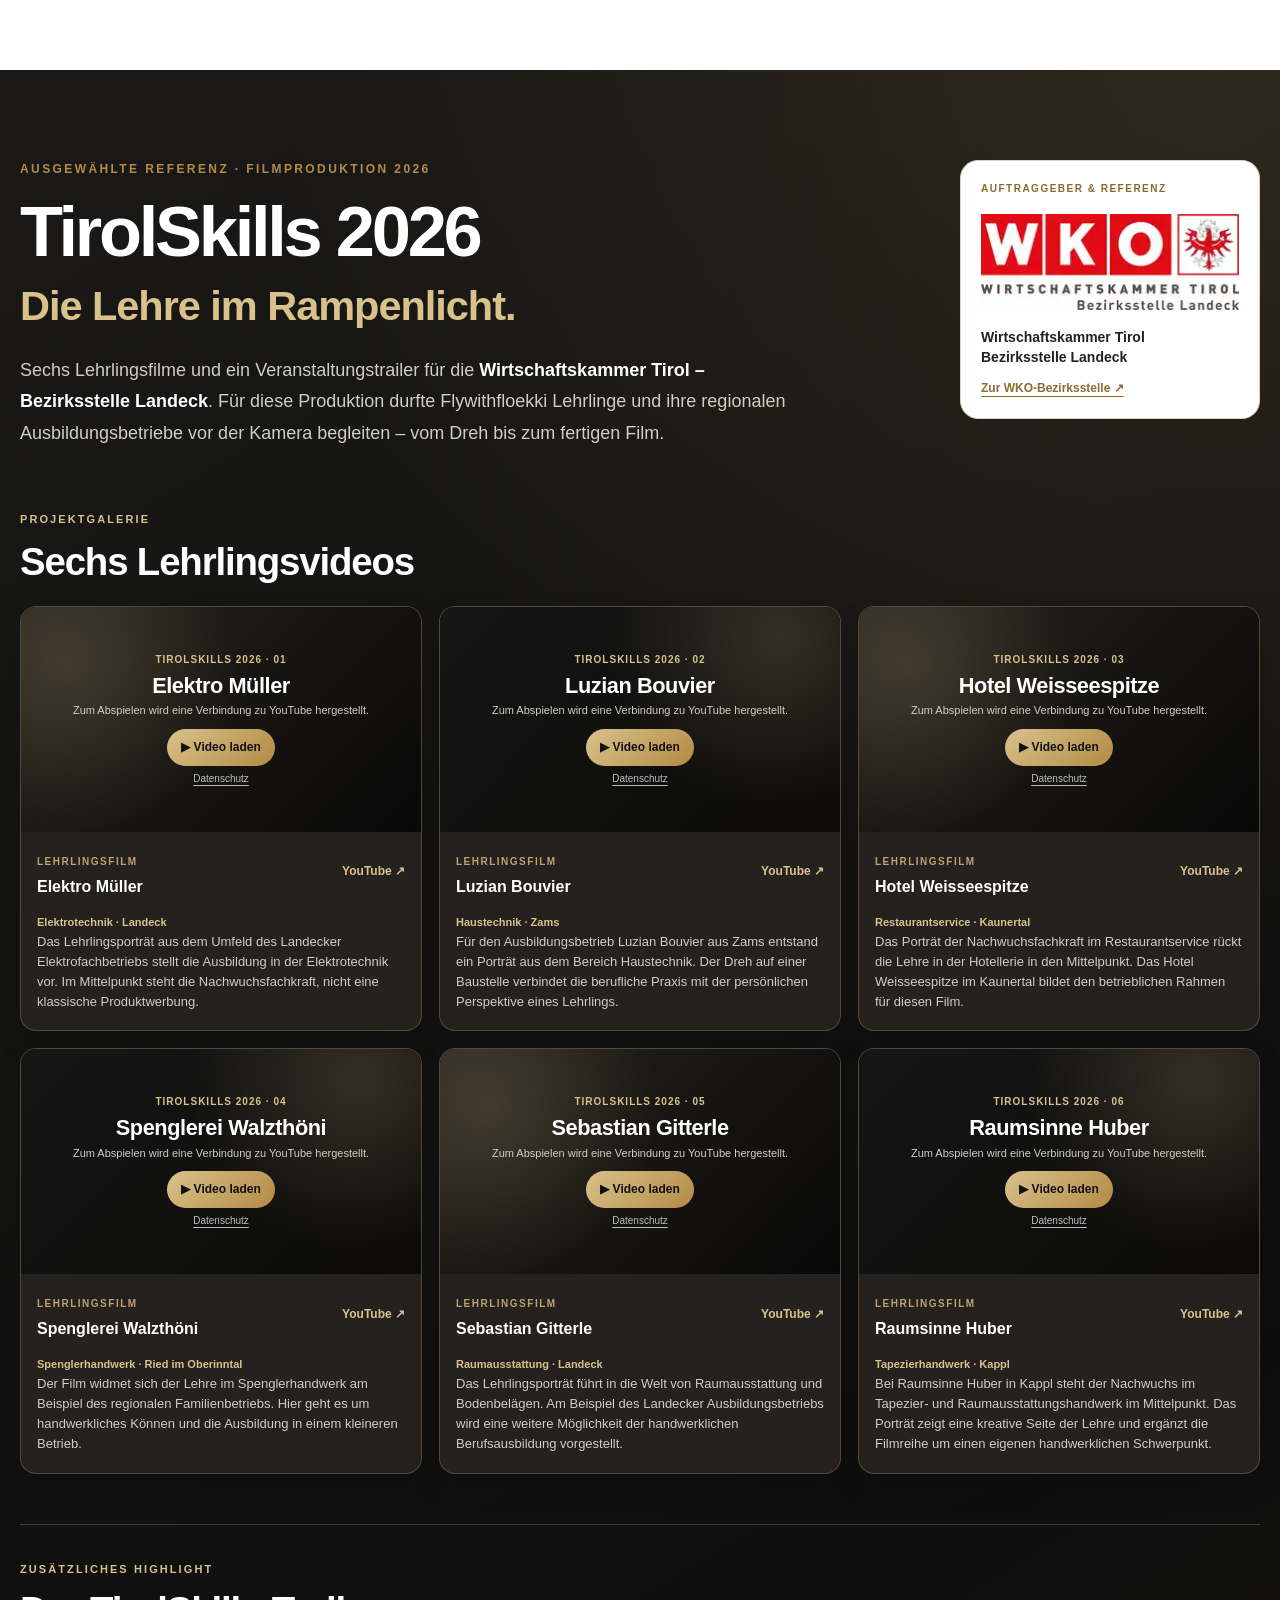
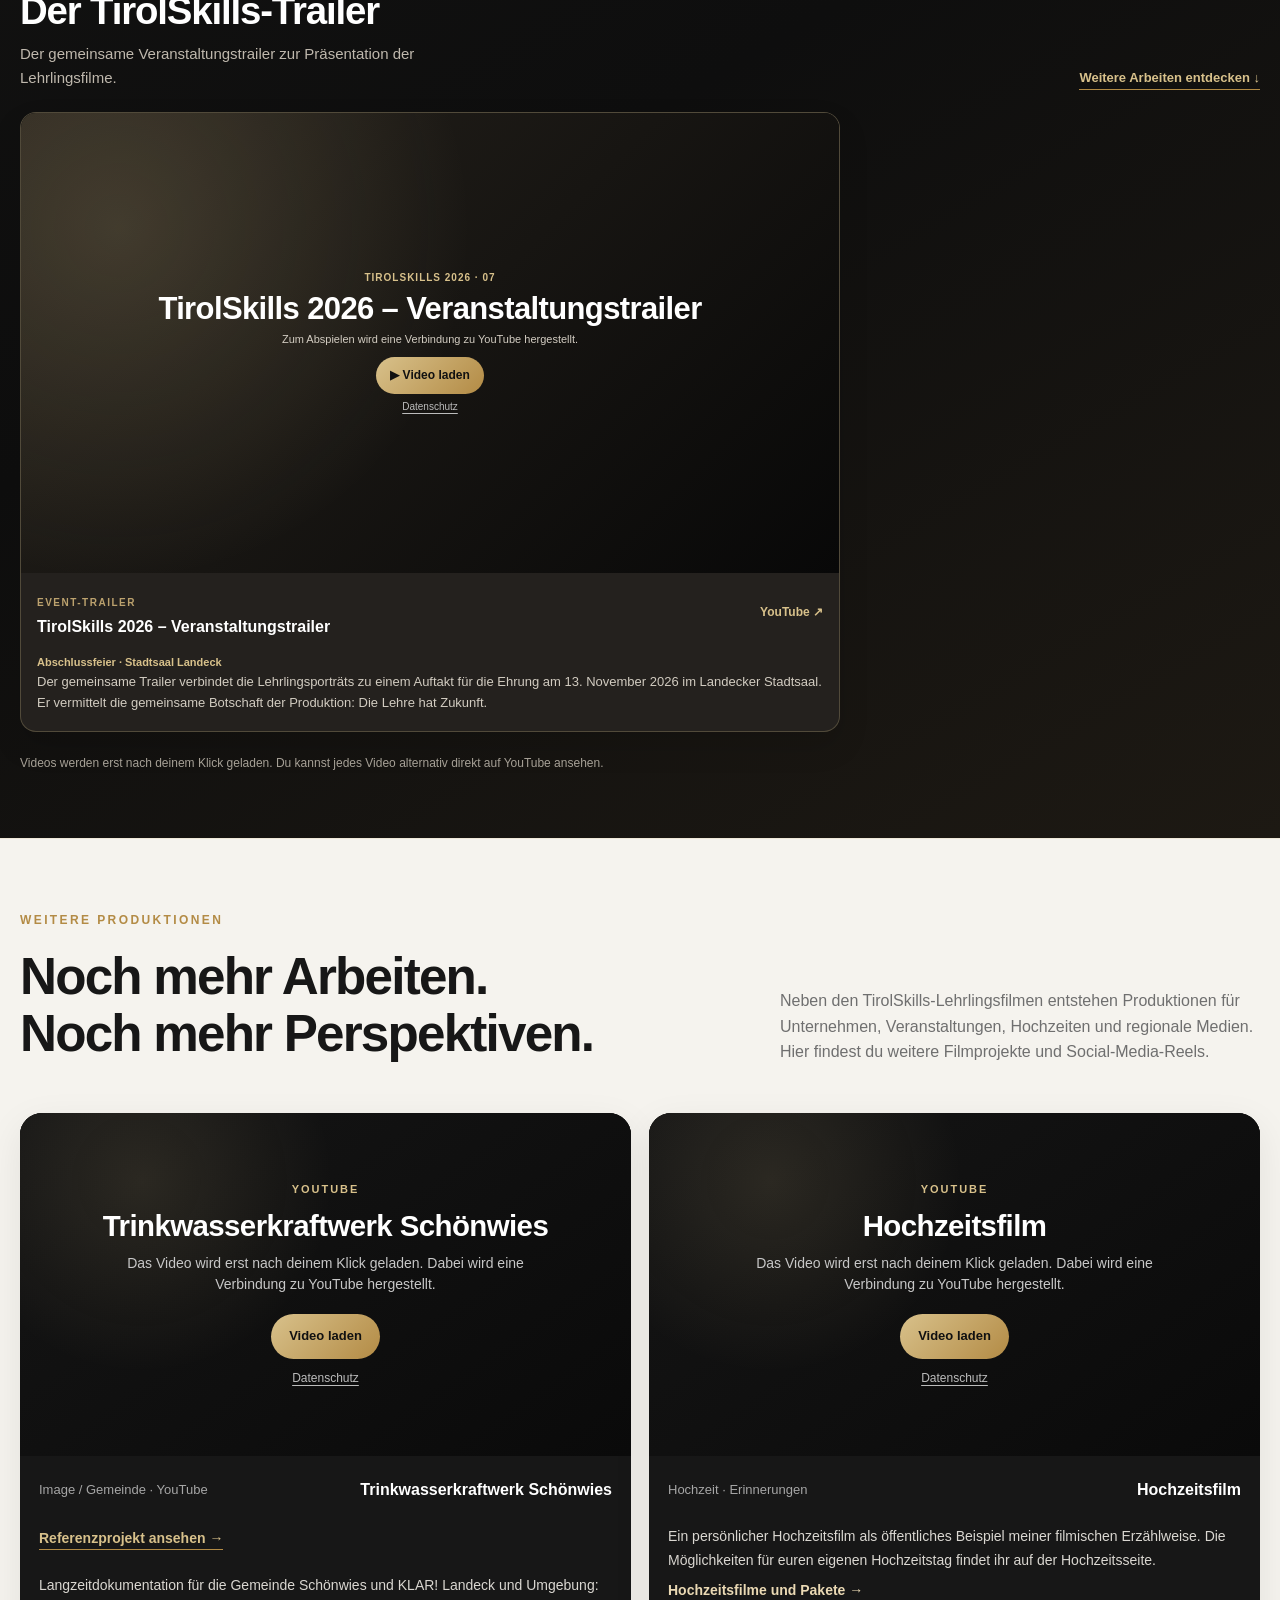
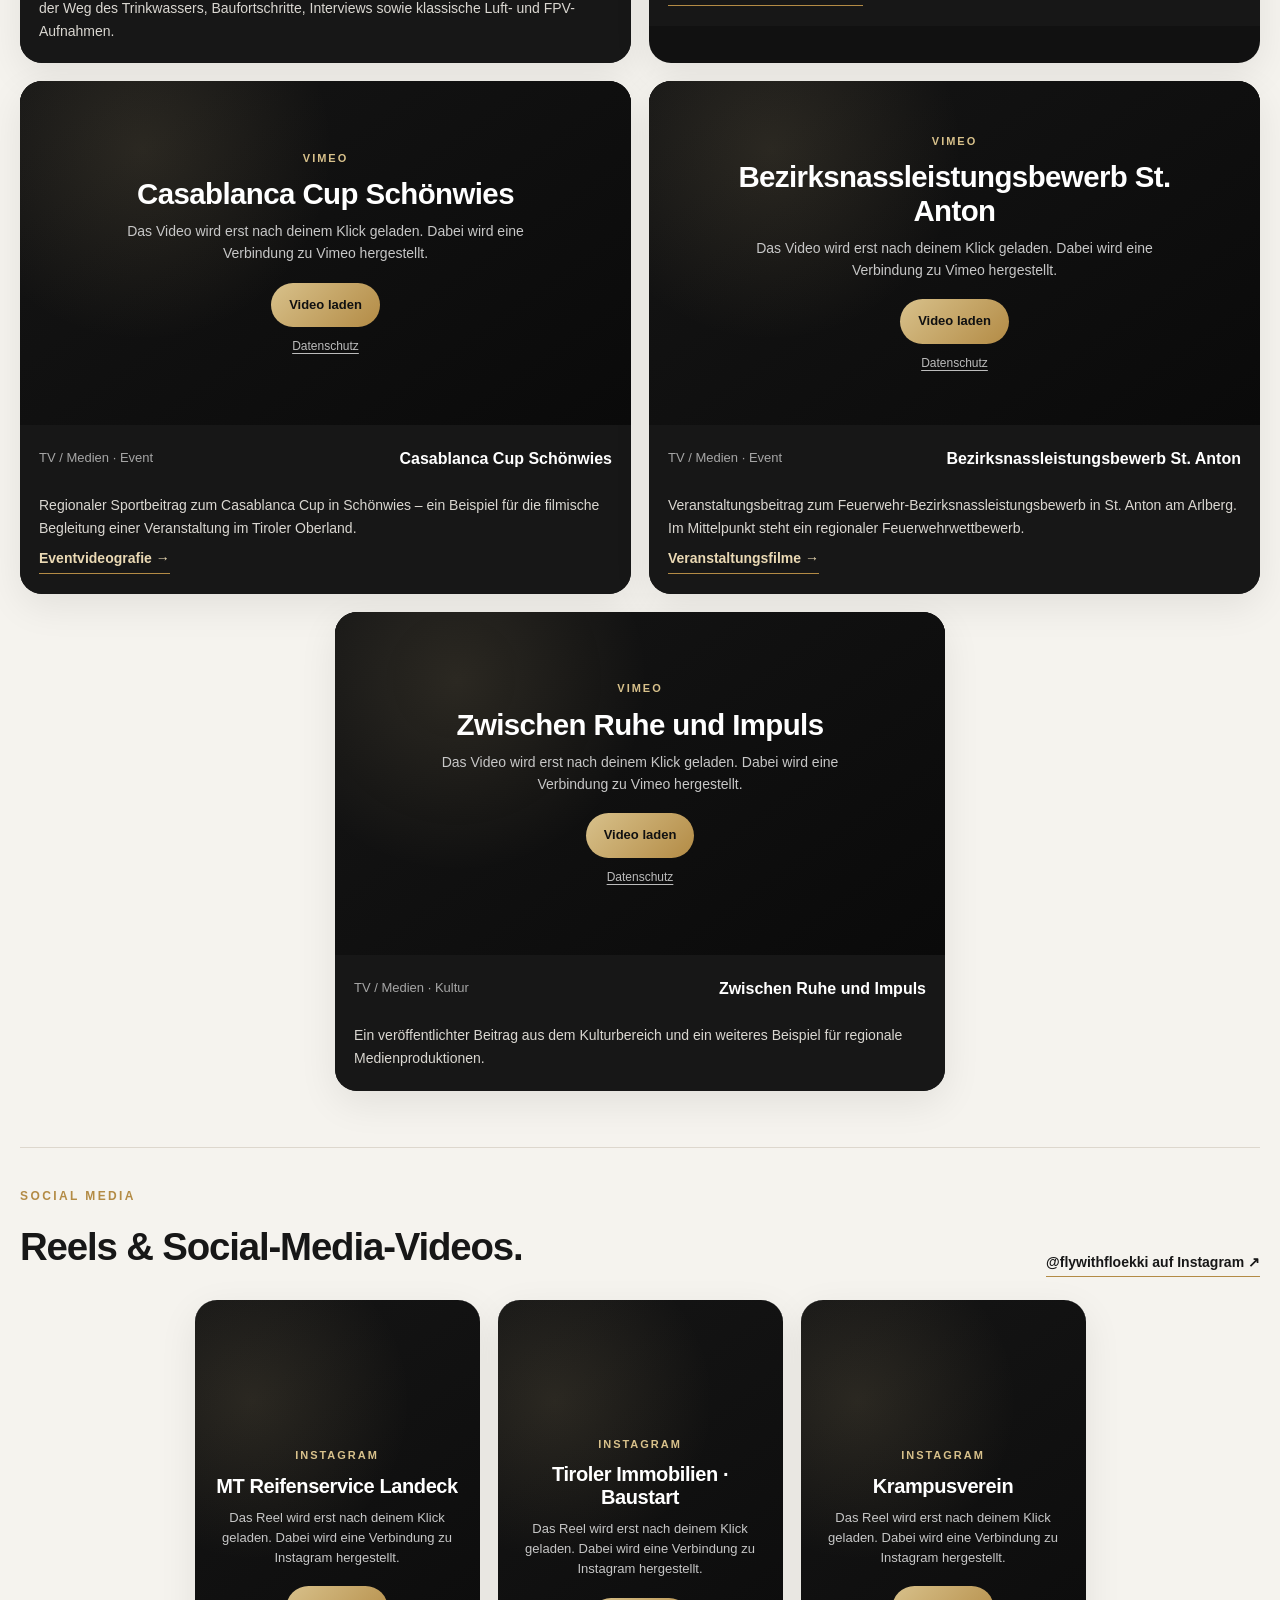
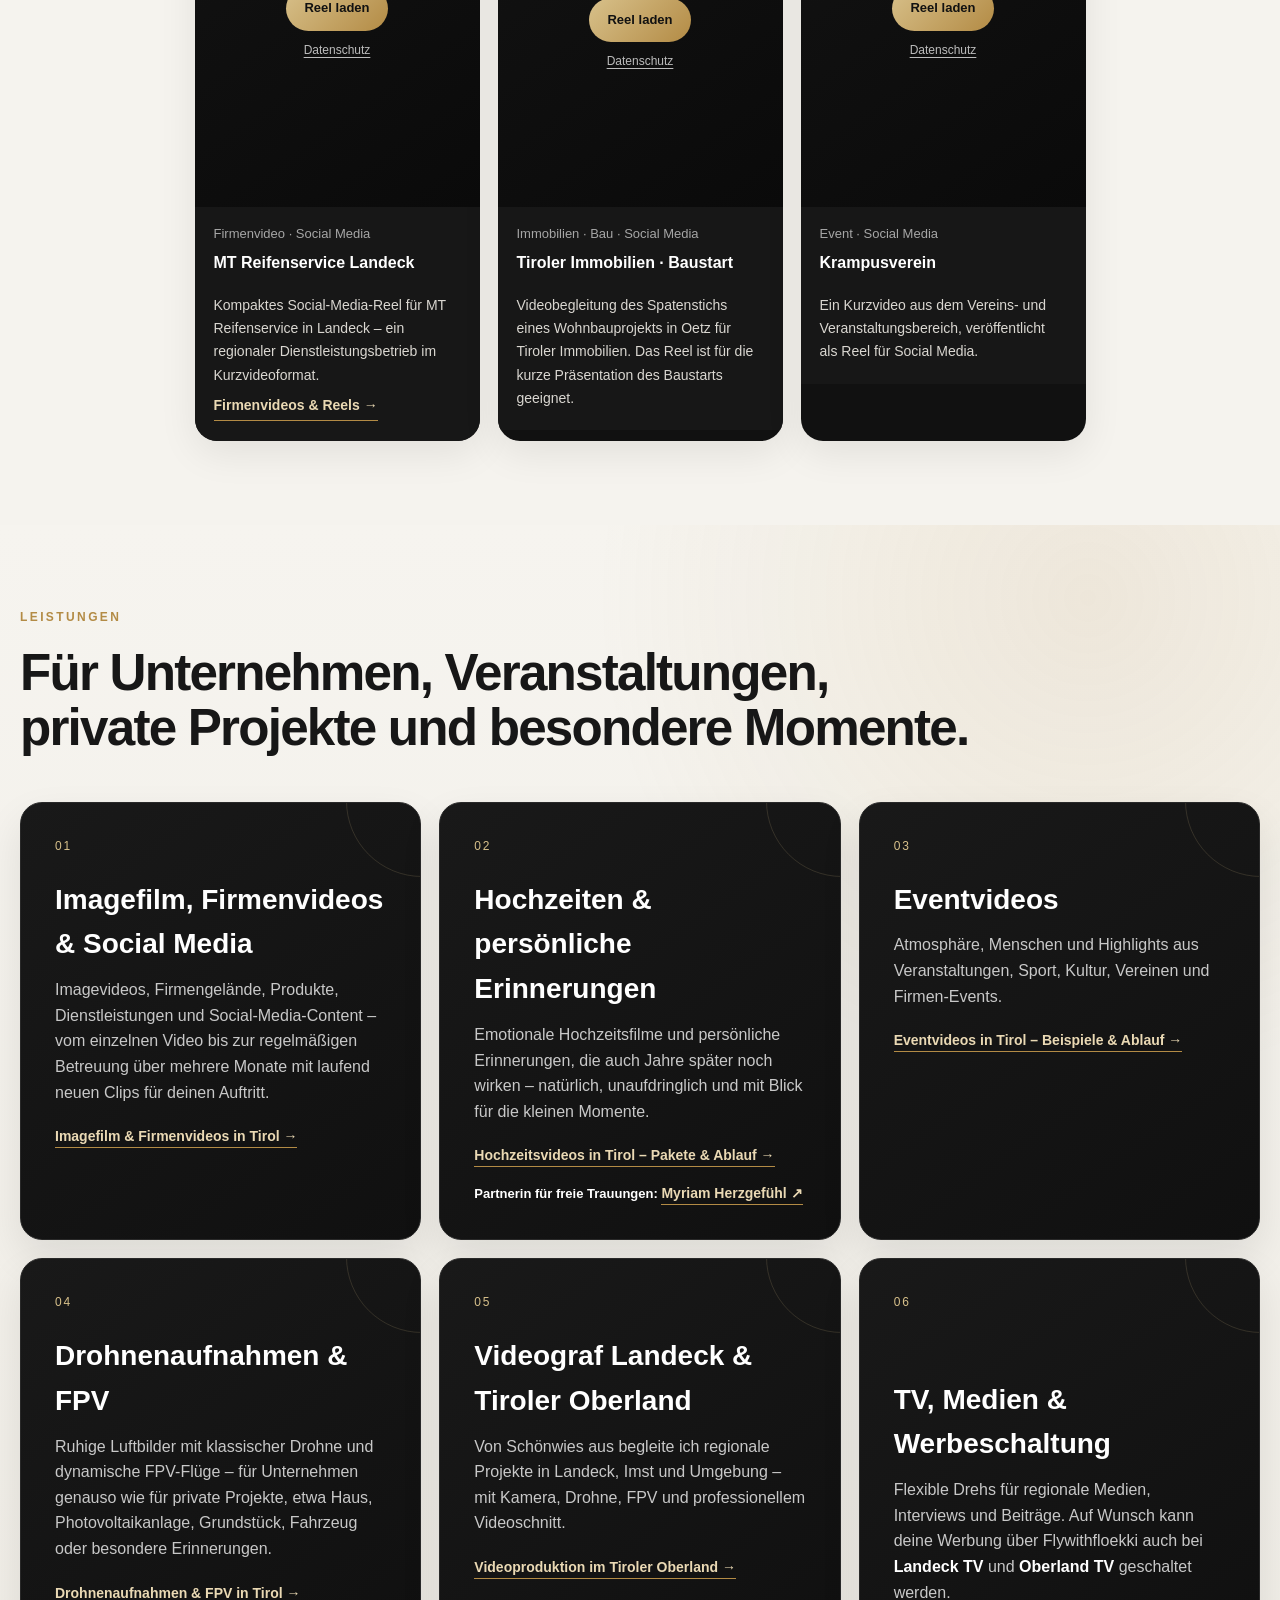
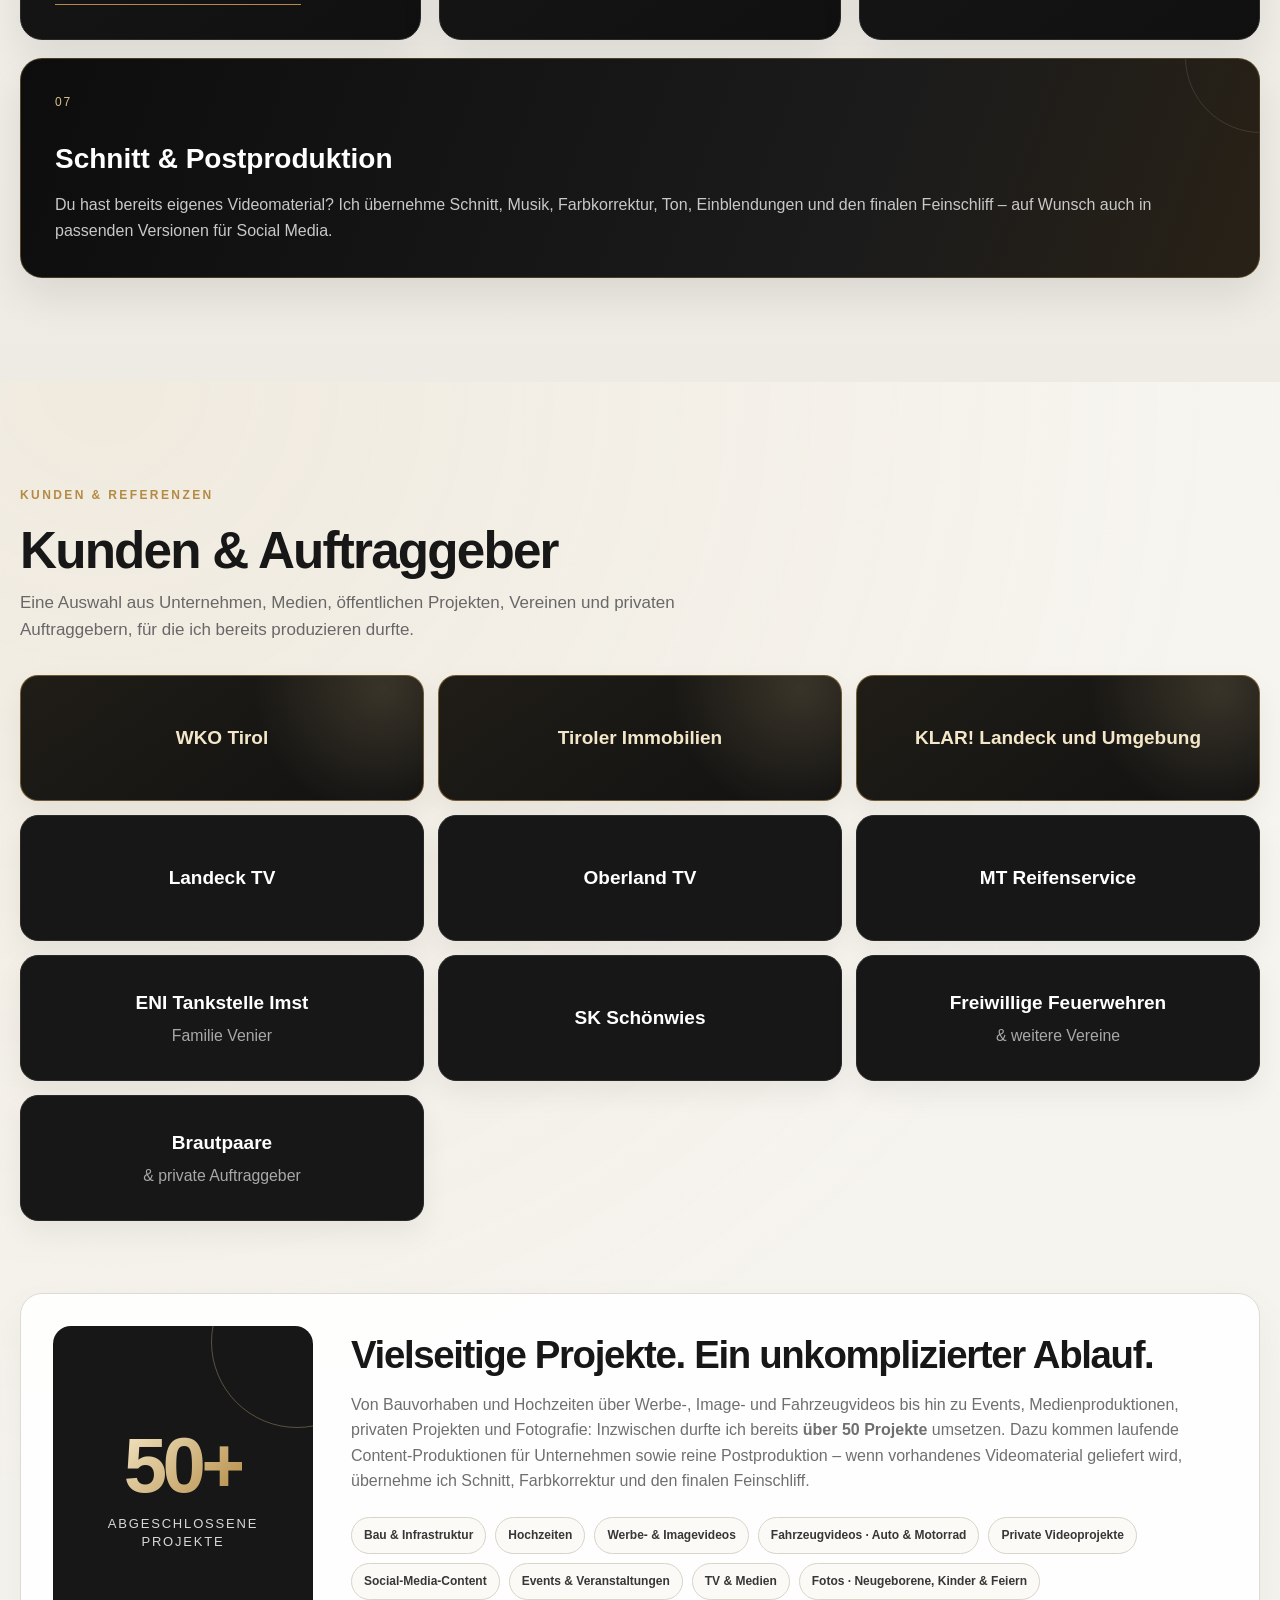
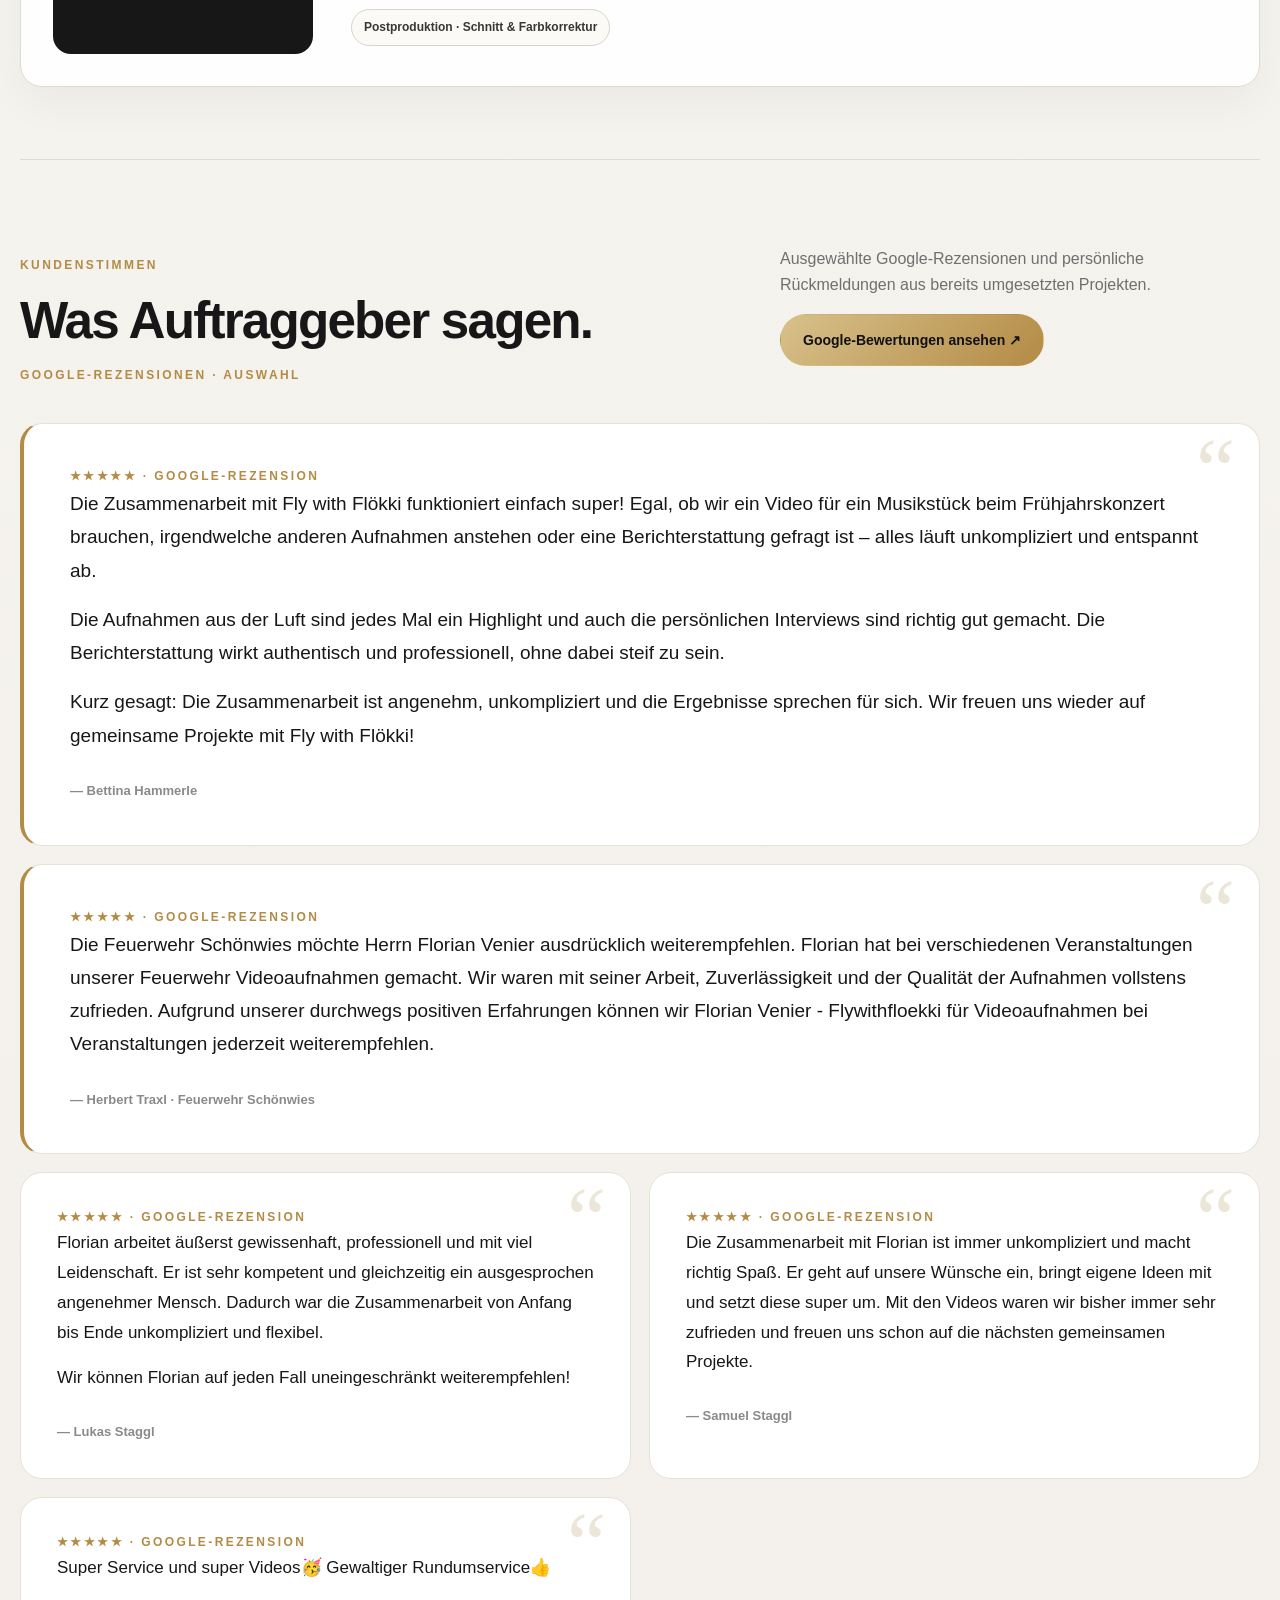
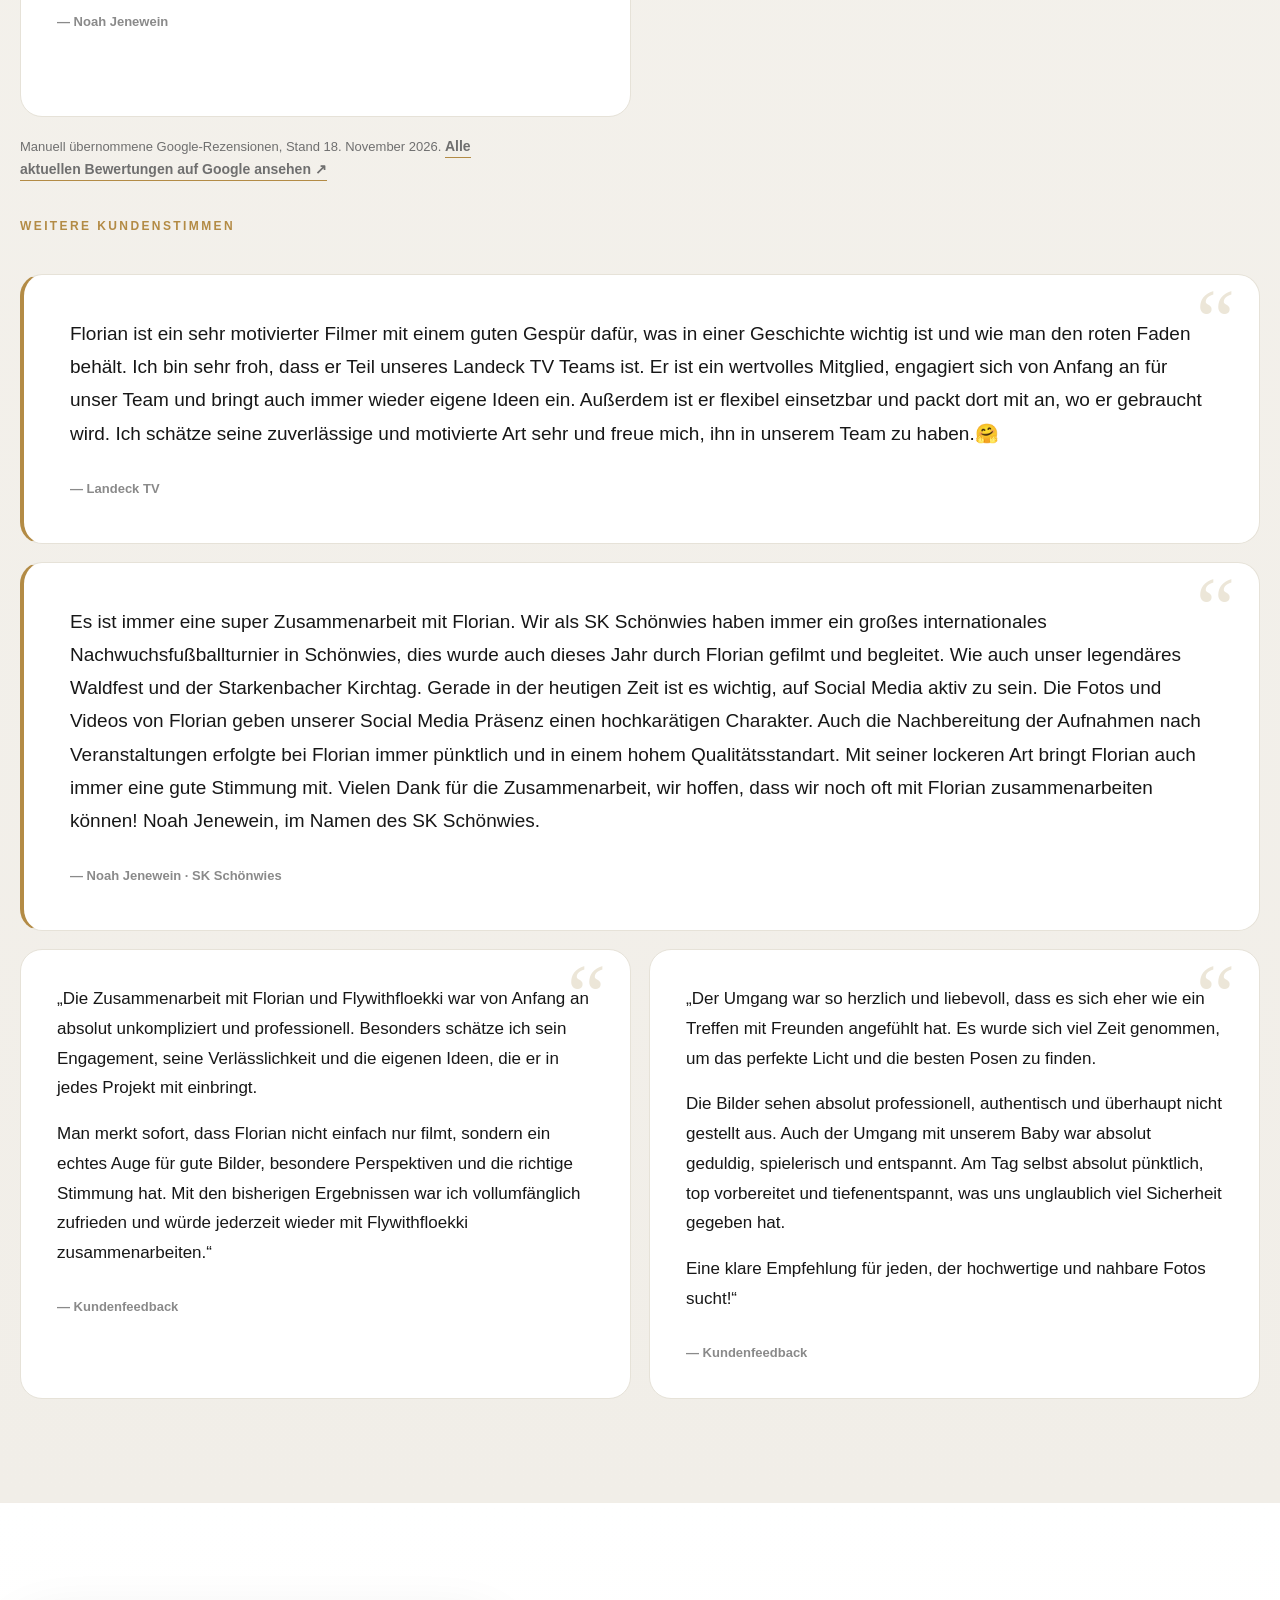
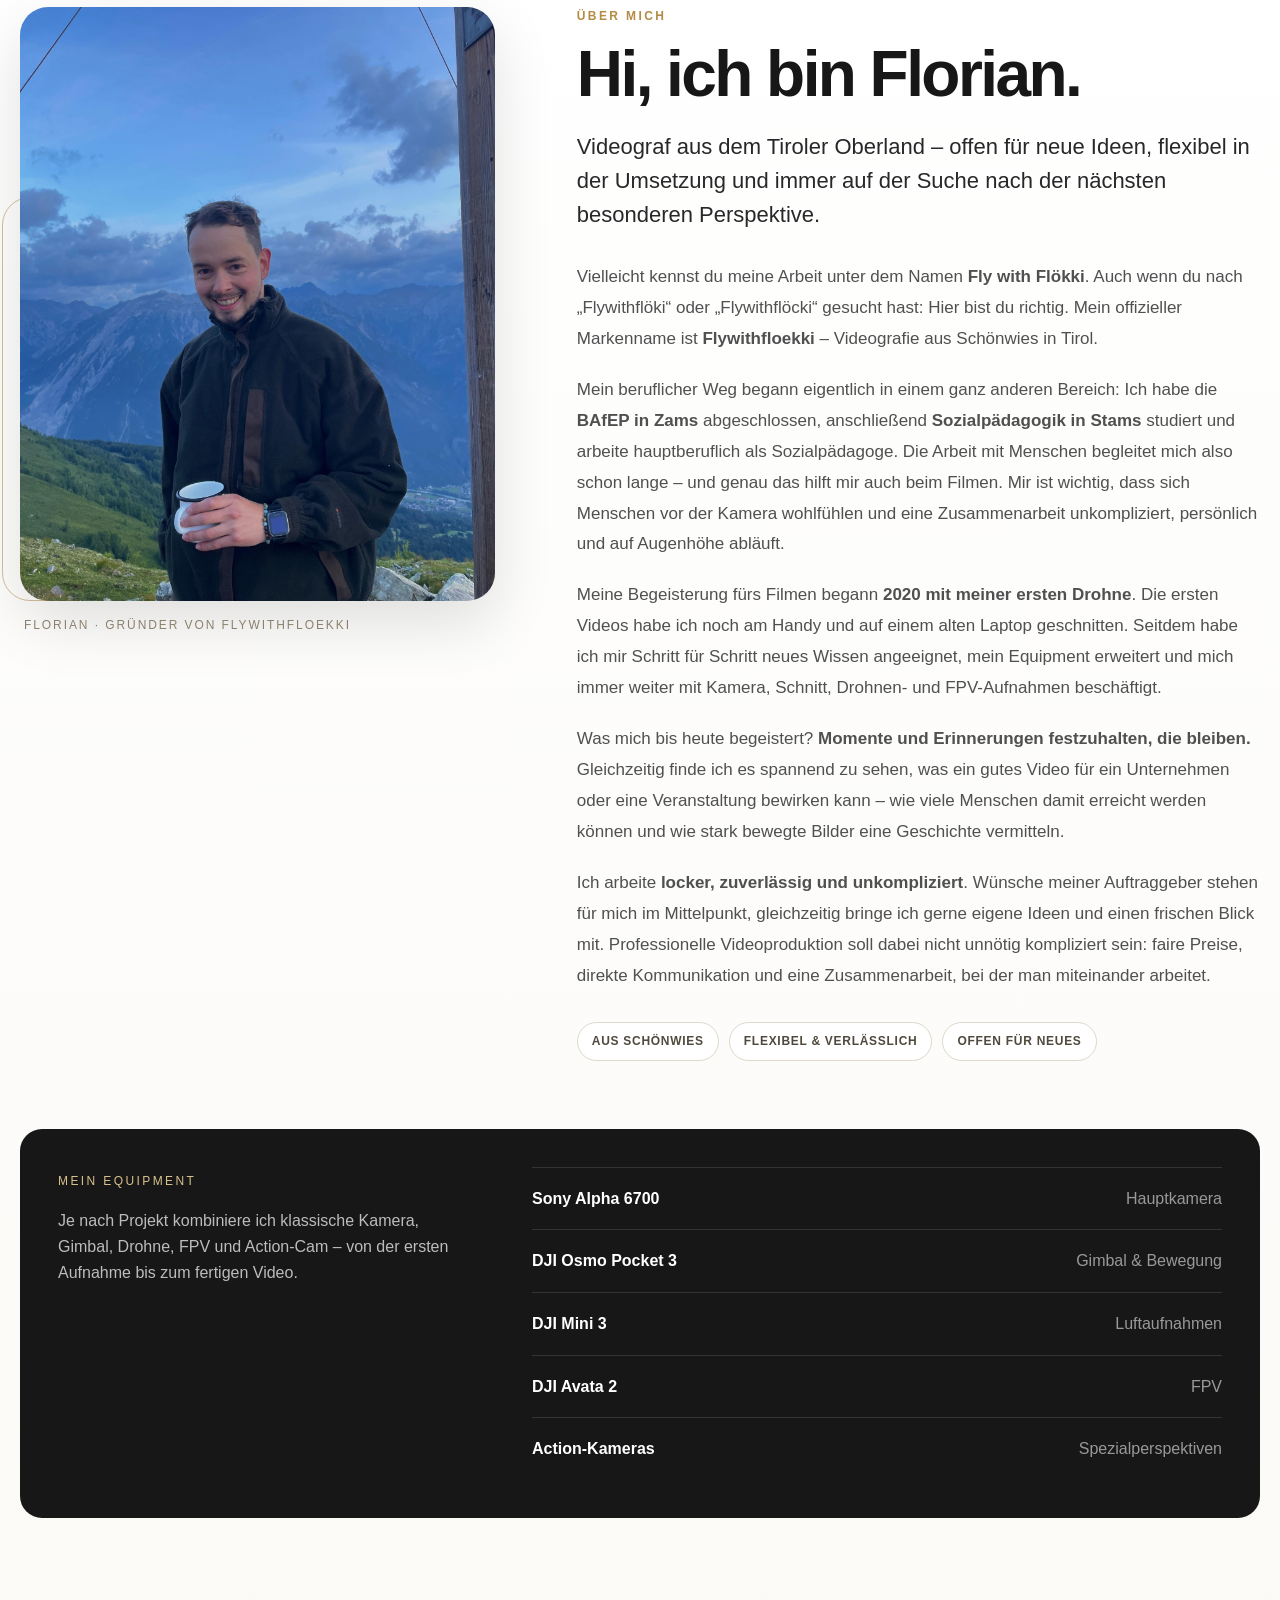
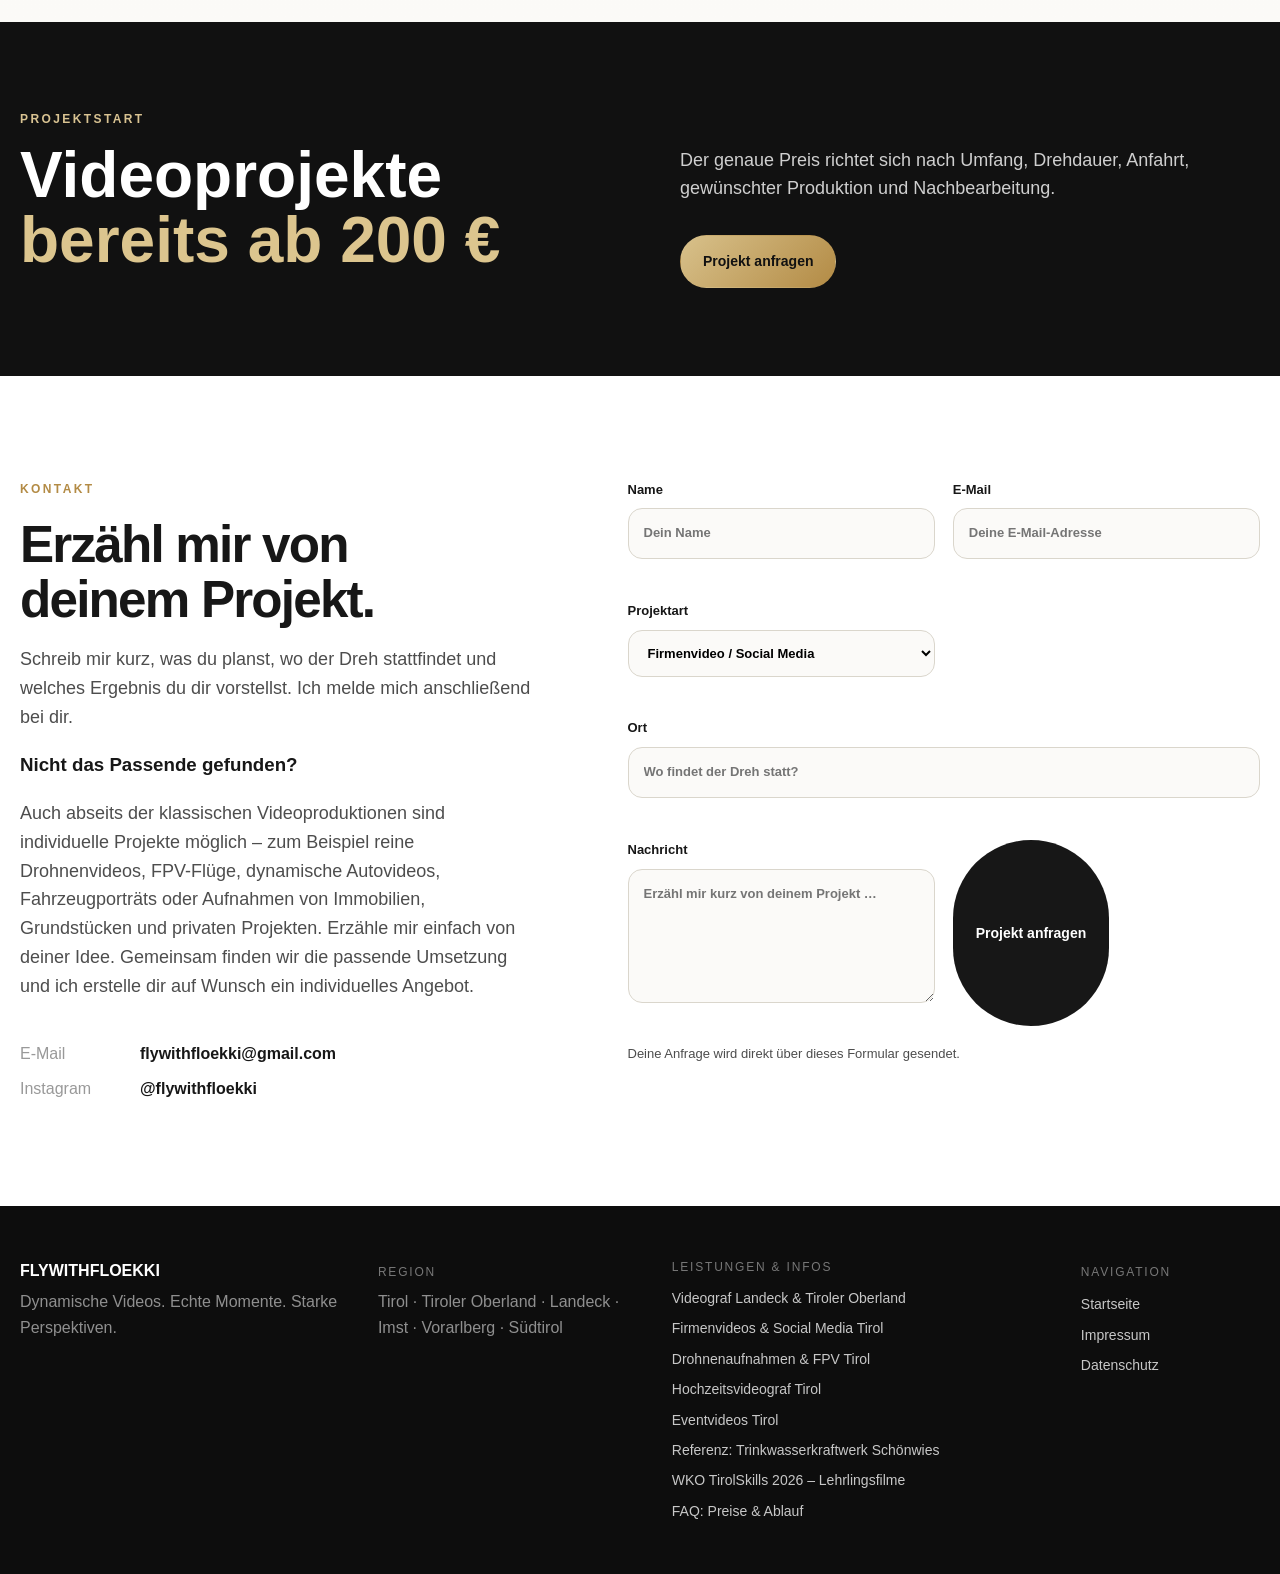
==== commit 841ffc4d: "Google-Rezensionen aus bereitgestellten Originalen ergänzen und doppelte Kundenstimmen entfernen" ====
--- a/index.html
+++ b/index.html
@@ -483,12 +483,50 @@
             <h2>Was Auftraggeber sagen.</h2>
           </div>
           <div class="muted">
-            <p>Echte Rückmeldungen aus bereits umgesetzten Projekten. Weitere Kundenstimmen findest du auf meinem Google-Unternehmensprofil.</p>
+            <p>Ausgewählte Google-Rezensionen und persönliche Rückmeldungen aus bereits umgesetzten Projekten.</p>
             <a class="button button-gold" href="https://share.google/t4ihDHF7RuaGSL6i7" target="_blank" rel="noopener noreferrer">Google-Bewertungen ansehen ↗</a>
           </div>
         </div>
 
-        <div class="testimonials">
+        <div id="google-rezensionen" class="section-label" style="margin:0 0 14px">Google-Rezensionen · Auswahl</div>
+        <div class="testimonials" aria-label="Ausgewählte Google-Rezensionen">
+          <blockquote class="testimonial-card testimonial-wide">
+            <div class="section-label"><span role="img" aria-label="5 von 5 Sternen">★★★★★</span> · Google-Rezension</div>
+            <p>Die Zusammenarbeit mit Fly with Flökki funktioniert einfach super! Egal, ob wir ein Video für ein Musikstück beim Frühjahrskonzert brauchen, irgendwelche anderen Aufnahmen anstehen oder eine Berichterstattung gefragt ist – alles läuft unkompliziert und entspannt ab.</p>
+            <p>Die Aufnahmen aus der Luft sind jedes Mal ein Highlight und auch die persönlichen Interviews sind richtig gut gemacht. Die Berichterstattung wirkt authentisch und professionell, ohne dabei steif zu sein.</p>
+            <p>Kurz gesagt: Die Zusammenarbeit ist angenehm, unkompliziert und die Ergebnisse sprechen für sich. Wir freuen uns wieder auf gemeinsame Projekte mit Fly with Flökki!</p>
+            <footer>— Bettina Hammerle</footer>
+          </blockquote>
+
+          <blockquote class="testimonial-card testimonial-wide">
+            <div class="section-label"><span role="img" aria-label="5 von 5 Sternen">★★★★★</span> · Google-Rezension</div>
+            <p>Die Feuerwehr Schönwies möchte Herrn Florian Venier ausdrücklich weiterempfehlen. Florian hat bei verschiedenen Veranstaltungen unserer Feuerwehr Videoaufnahmen gemacht. Wir waren mit seiner Arbeit, Zuverlässigkeit und der Qualität der Aufnahmen vollstens zufrieden. Aufgrund unserer durchwegs positiven Erfahrungen können wir Florian Venier - Flywithfloekki für Videoaufnahmen bei Veranstaltungen jederzeit weiterempfehlen.</p>
+            <footer>— Herbert Traxl · Feuerwehr Schönwies</footer>
+          </blockquote>
+
+          <blockquote class="testimonial-card">
+            <div class="section-label"><span role="img" aria-label="5 von 5 Sternen">★★★★★</span> · Google-Rezension</div>
+            <p>Florian arbeitet äußerst gewissenhaft, professionell und mit viel Leidenschaft. Er ist sehr kompetent und gleichzeitig ein ausgesprochen angenehmer Mensch. Dadurch war die Zusammenarbeit von Anfang bis Ende unkompliziert und flexibel.</p>
+            <p>Wir können Florian auf jeden Fall uneingeschränkt weiterempfehlen!</p>
+            <footer>— Lukas Staggl</footer>
+          </blockquote>
+
+          <blockquote class="testimonial-card">
+            <div class="section-label"><span role="img" aria-label="5 von 5 Sternen">★★★★★</span> · Google-Rezension</div>
+            <p>Die Zusammenarbeit mit Florian ist immer unkompliziert und macht richtig Spaß. Er geht auf unsere Wünsche ein, bringt eigene Ideen mit und setzt diese super um. Mit den Videos waren wir bisher immer sehr zufrieden und freuen uns schon auf die nächsten gemeinsamen Projekte.</p>
+            <footer>— Samuel Staggl</footer>
+          </blockquote>
+
+          <blockquote class="testimonial-card">
+            <div class="section-label"><span role="img" aria-label="5 von 5 Sternen">★★★★★</span> · Google-Rezension</div>
+            <p>Super Service und super Videos🥳 Gewaltiger Rundumservice👍</p>
+            <footer>— Noah Jenewein</footer>
+          </blockquote>
+        </div>
+        <p class="muted" style="margin:18px 0 36px;font-size:13px">Manuell übernommene Google-Rezensionen, Stand 18. November 2026. <a class="text-link" href="https://share.google/t4ihDHF7RuaGSL6i7" target="_blank" rel="noopener noreferrer">Alle aktuellen Bewertungen auf Google ansehen ↗</a></p>
+
+        <div class="section-label" style="margin:0 0 14px">Weitere Kundenstimmen</div>
+        <div class="testimonials" aria-label="Weitere direkt erhaltene Kundenstimmen">
           <blockquote class="testimonial-card testimonial-wide">
             <p>Florian ist ein sehr motivierter Filmer mit einem guten Gespür dafür, was in einer Geschichte wichtig ist und wie man den roten Faden behält. Ich bin sehr froh, dass er Teil unseres Landeck TV Teams ist. Er ist ein wertvolles Mitglied, engagiert sich von Anfang an für unser Team und bringt auch immer wieder eigene Ideen ein. Außerdem ist er flexibel einsetzbar und packt dort mit an, wo er gebraucht wird. Ich schätze seine zuverlässige und motivierte Art sehr und freue mich, ihn in unserem Team zu haben.🤗</p>
             <footer>— Landeck TV</footer>
@@ -497,13 +535,6 @@
           <blockquote class="testimonial-card testimonial-wide">
             <p>Es ist immer eine super Zusammenarbeit mit Florian. Wir als SK Schönwies haben immer ein großes internationales Nachwuchsfußballturnier in Schönwies, dies wurde auch dieses Jahr durch Florian gefilmt und begleitet. Wie auch unser legendäres Waldfest und der Starkenbacher Kirchtag. Gerade in der heutigen Zeit ist es wichtig, auf Social Media aktiv zu sein. Die Fotos und Videos von Florian geben unserer Social Media Präsenz einen hochkarätigen Charakter. Auch die Nachbereitung der Aufnahmen nach Veranstaltungen erfolgte bei Florian immer pünktlich und in einem hohem Qualitätsstandart. Mit seiner lockeren Art bringt Florian auch immer eine gute Stimmung mit. Vielen Dank für die Zusammenarbeit, wir hoffen, dass wir noch oft mit Florian zusammenarbeiten können! Noah Jenewein, im Namen des SK Schönwies.</p>
             <footer>— Noah Jenewein · SK Schönwies</footer>
-          </blockquote>
-
-          <blockquote class="testimonial-card testimonial-wide">
-            <p>„Die Zusammenarbeit mit Fly with Flökki funktioniert einfach super! Egal, ob wir ein Video für ein Musikstück beim Frühjahrskonzert brauchen, irgendwelche anderen Aufnahmen anstehen oder eine Berichterstattung gefragt ist – alles läuft unkompliziert und entspannt ab.</p>
-            <p>Die Aufnahmen aus der Luft sind jedes Mal ein Highlight und auch die persönlichen Interviews sind richtig gut gemacht. Die Berichterstattung wirkt authentisch und professionell, ohne dabei steif zu sein.</p>
-            <p>Kurz gesagt: Die Zusammenarbeit ist angenehm, unkompliziert und die Ergebnisse sprechen für sich. Wir freuen uns wieder auf gemeinsame Projekte mit Fly with Flökki!“</p>
-            <footer>— Kundenfeedback</footer>
           </blockquote>
 
           <blockquote class="testimonial-card">
@@ -516,12 +547,6 @@
             <p>„Der Umgang war so herzlich und liebevoll, dass es sich eher wie ein Treffen mit Freunden angefühlt hat. Es wurde sich viel Zeit genommen, um das perfekte Licht und die besten Posen zu finden.</p>
             <p>Die Bilder sehen absolut professionell, authentisch und überhaupt nicht gestellt aus. Auch der Umgang mit unserem Baby war absolut geduldig, spielerisch und entspannt. Am Tag selbst absolut pünktlich, top vorbereitet und tiefenentspannt, was uns unglaublich viel Sicherheit gegeben hat.</p>
             <p>Eine klare Empfehlung für jeden, der hochwertige und nahbare Fotos sucht!“</p>
-            <footer>— Kundenfeedback</footer>
-          </blockquote>
-
-          <blockquote class="testimonial-card testimonial-wide compact-quote">
-            <p>„Florian arbeitet äußerst gewissenhaft, professionell und mit viel Leidenschaft. Er ist sehr kompetent und gleichzeitig ein ausgesprochen angenehmer Mensch. Dadurch war die Zusammenarbeit von Anfang bis Ende unkompliziert und flexibel.</p>
-            <p>Wir können Florian auf jeden Fall uneingeschränkt weiterempfehlen!“</p>
             <footer>— Kundenfeedback</footer>
           </blockquote>
         </div>
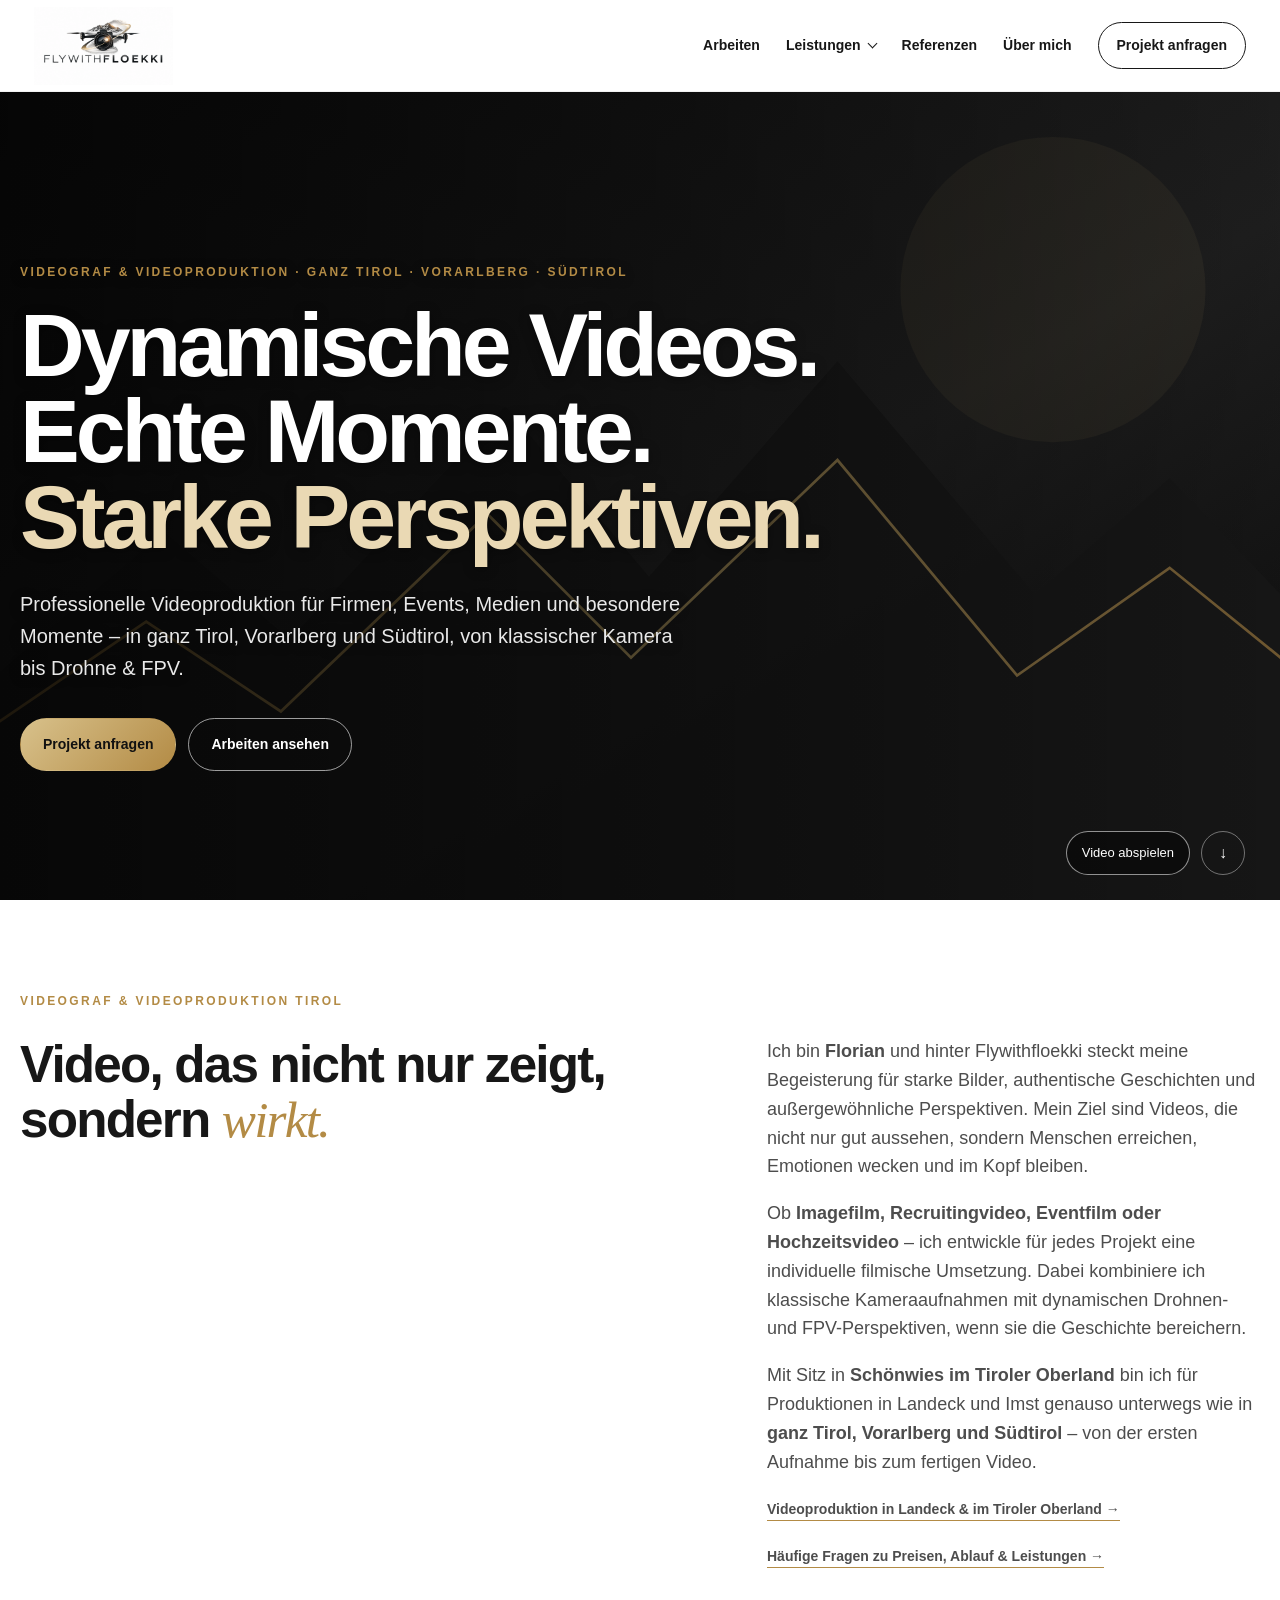
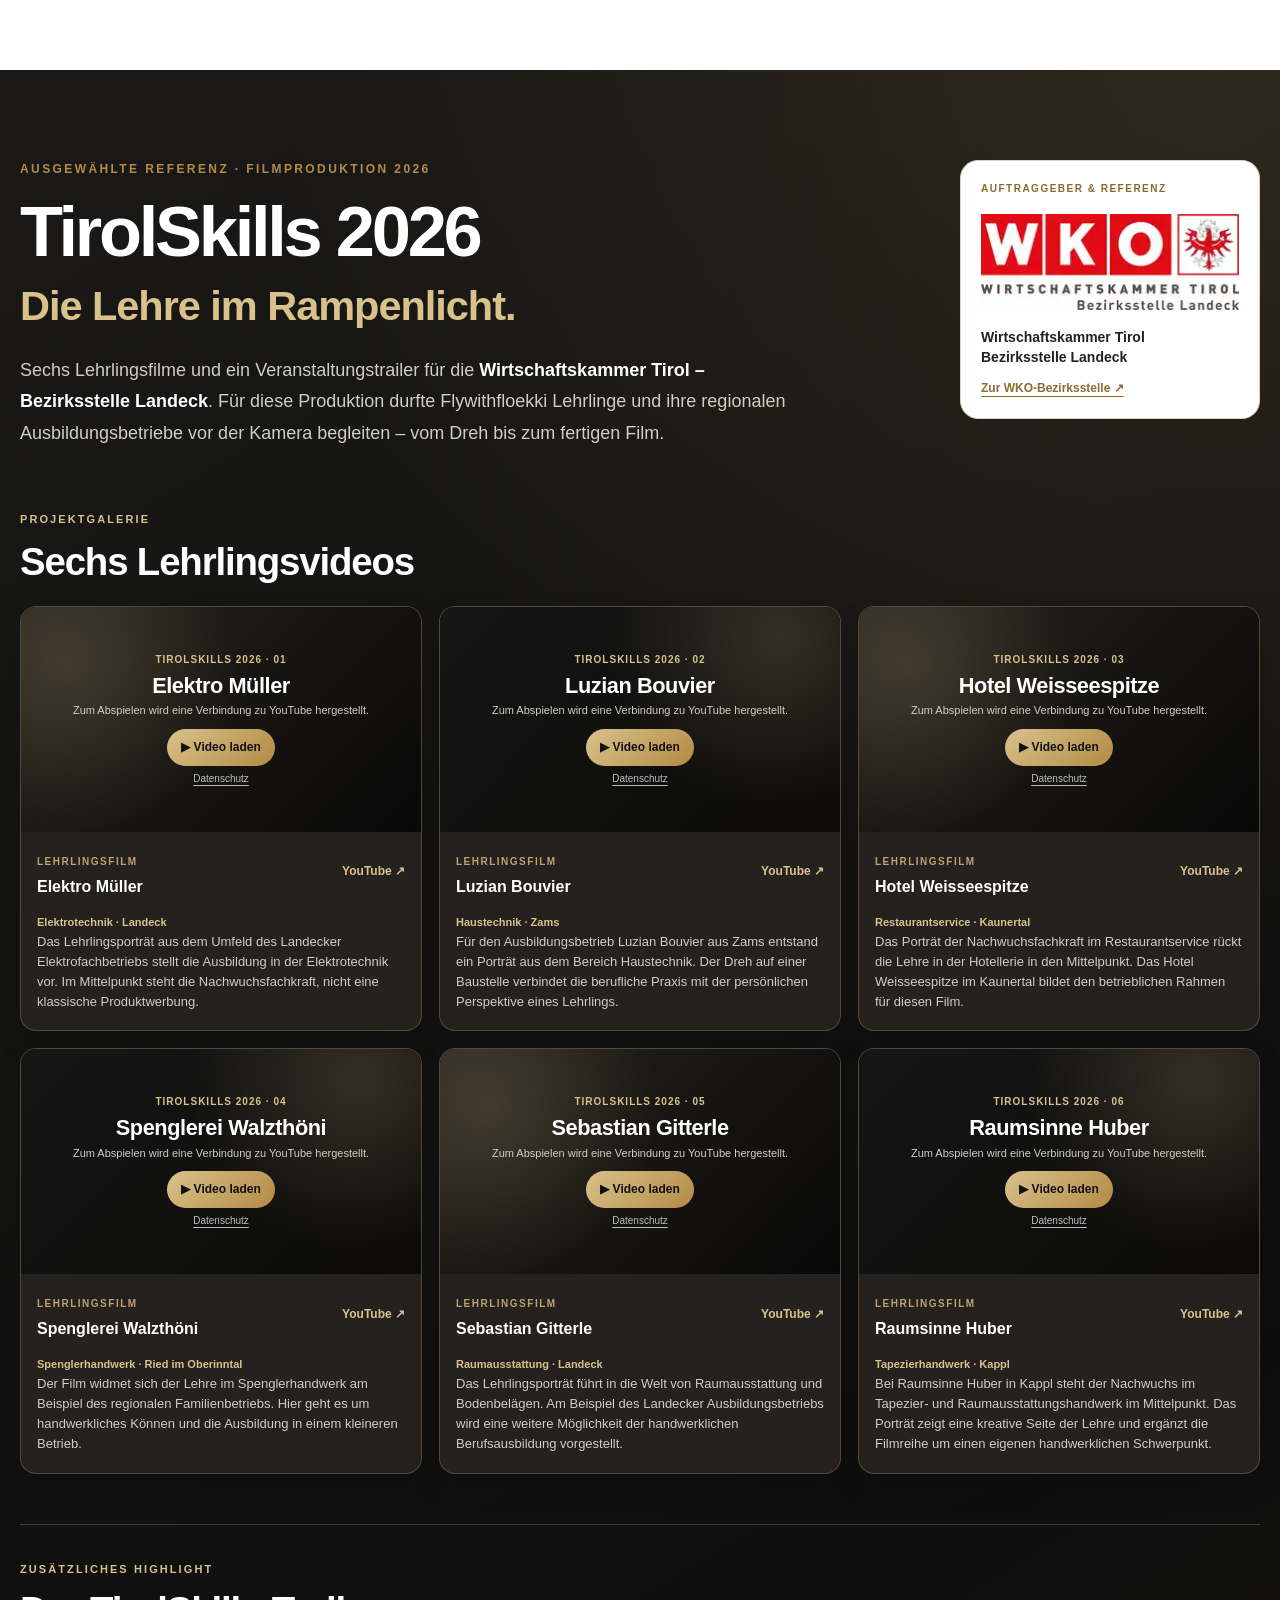
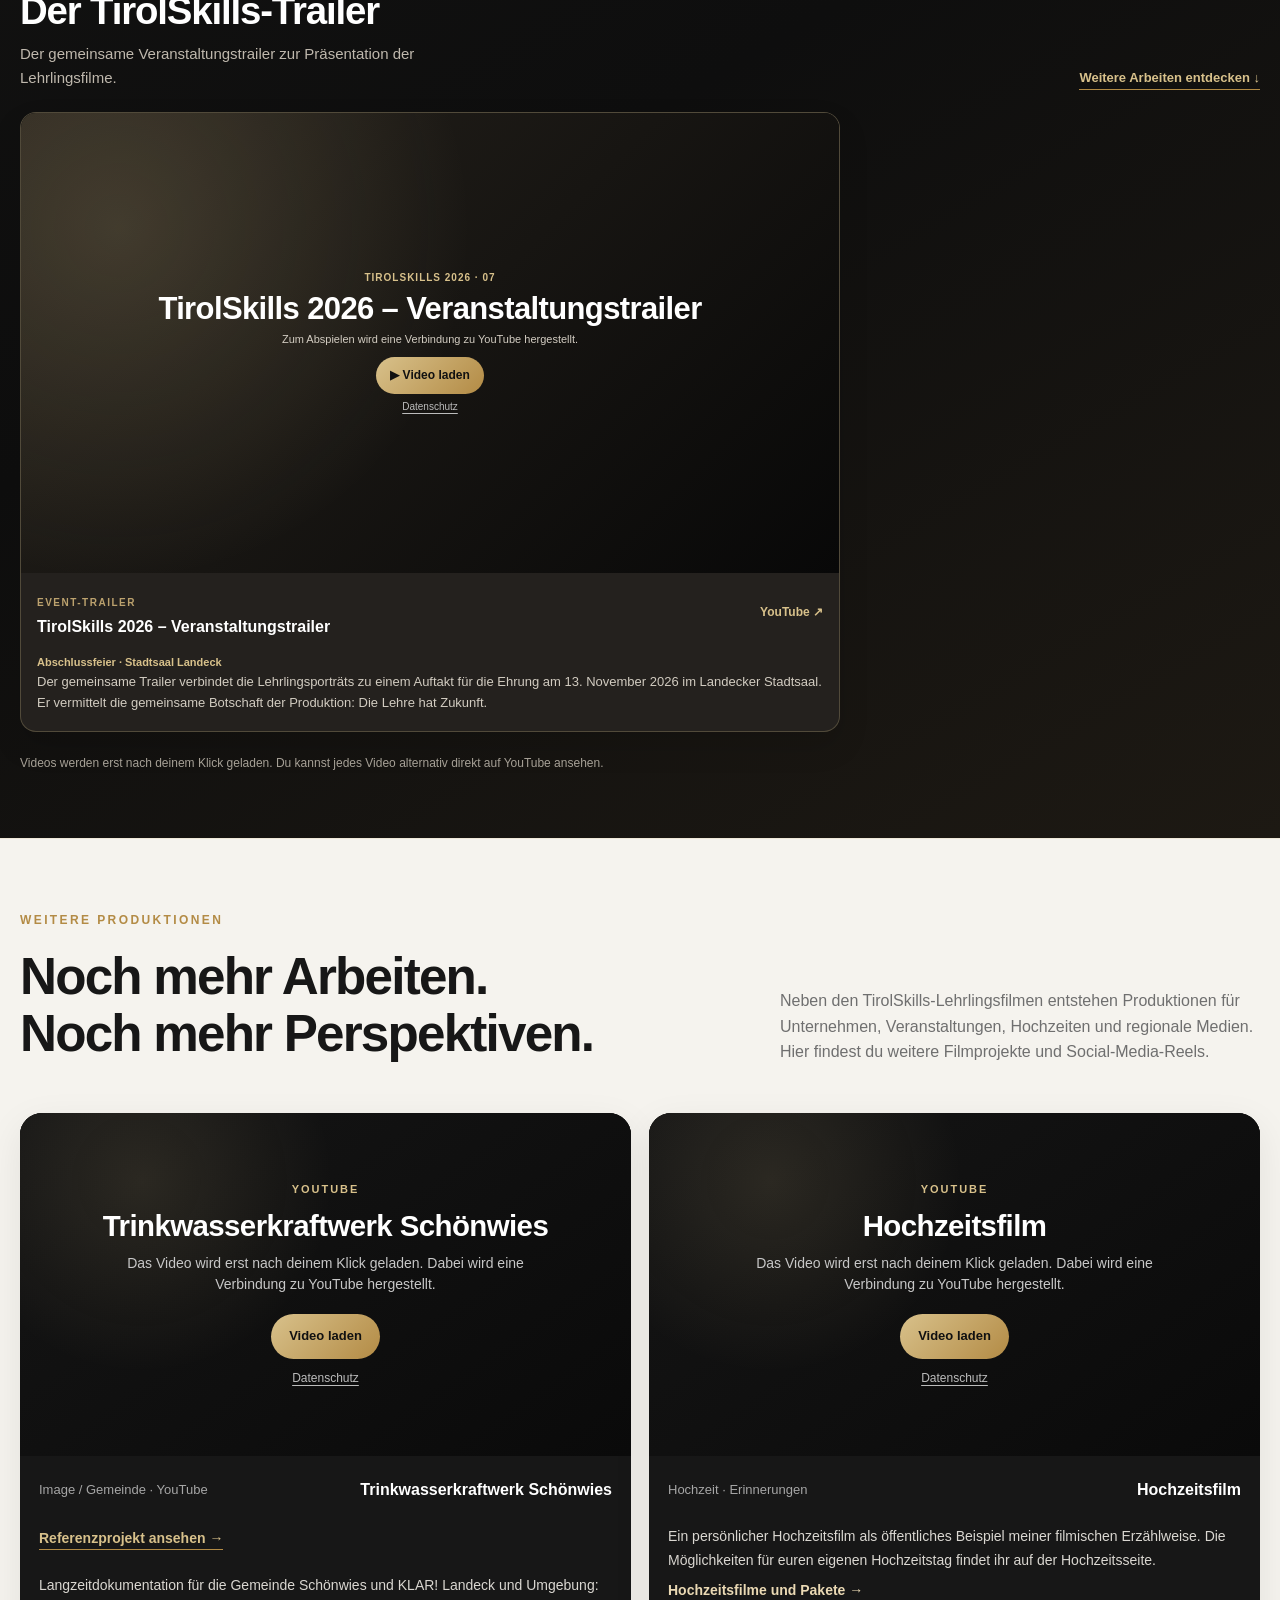
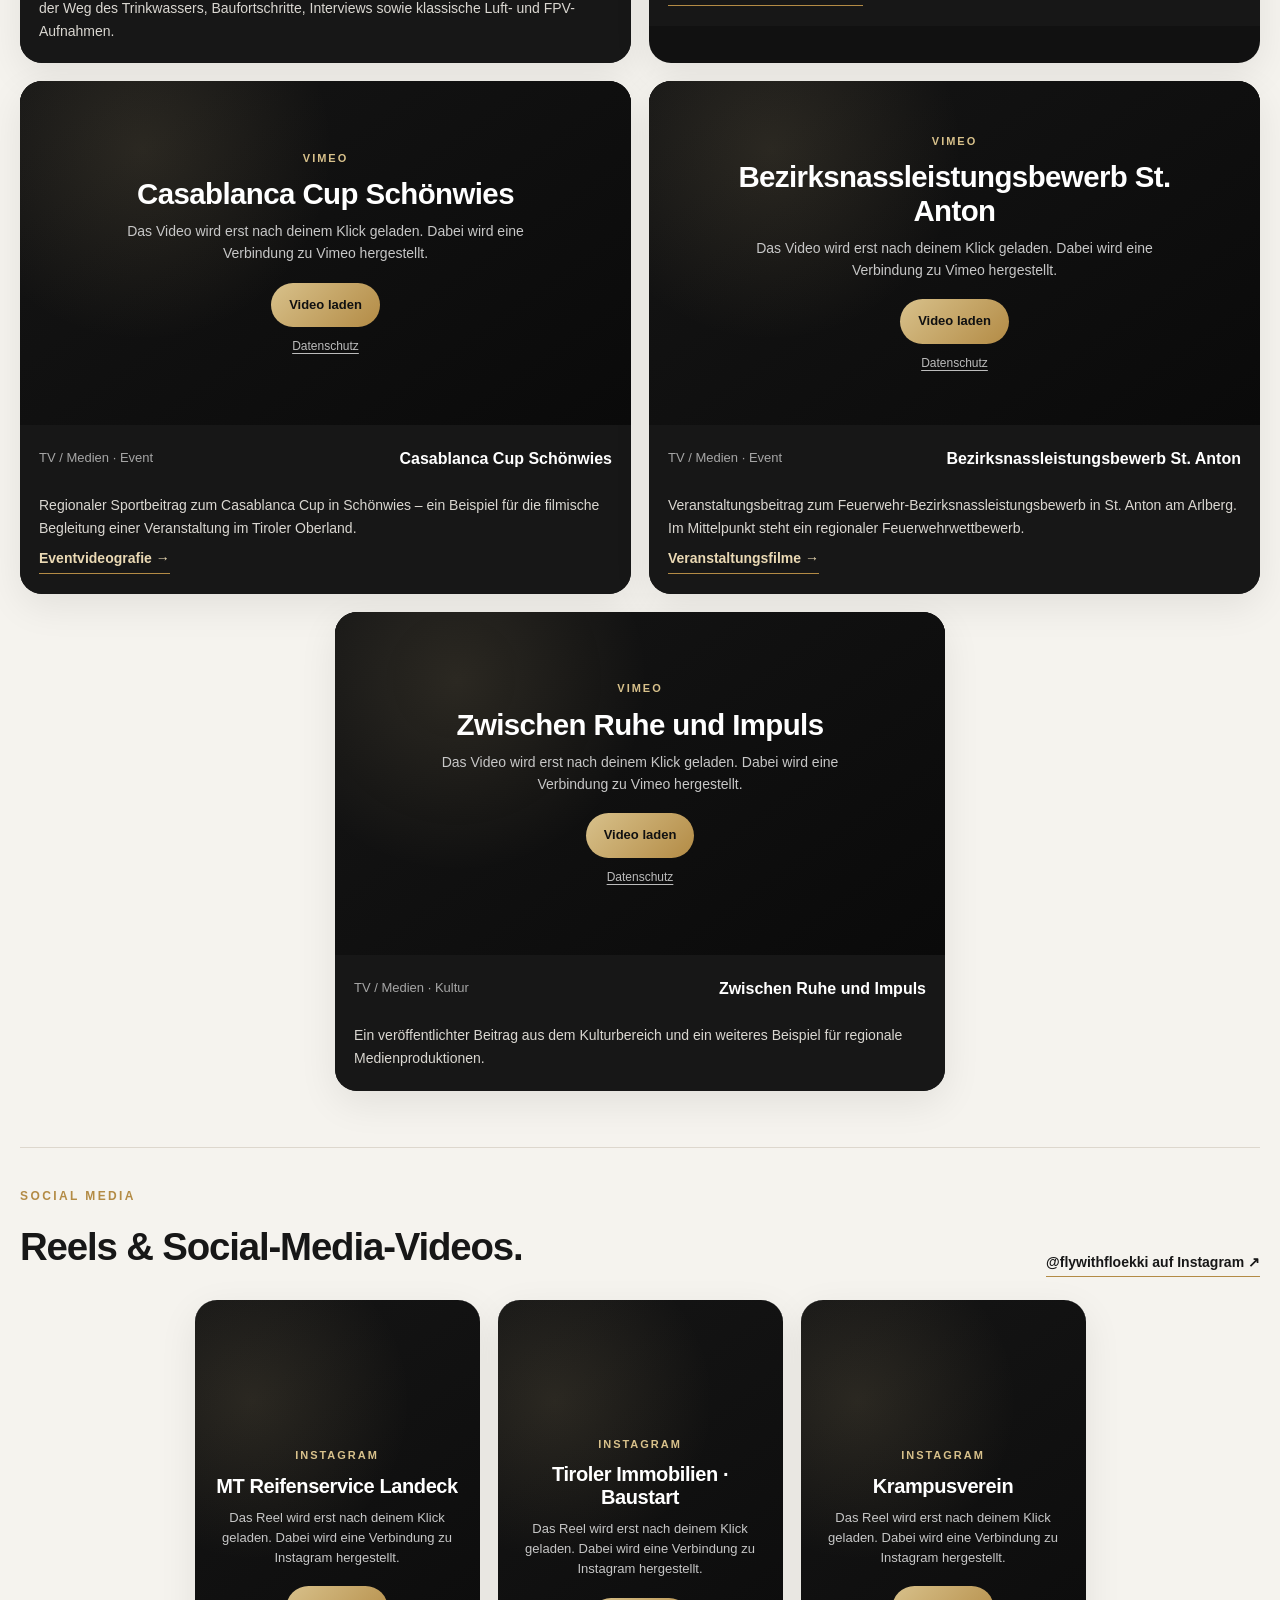
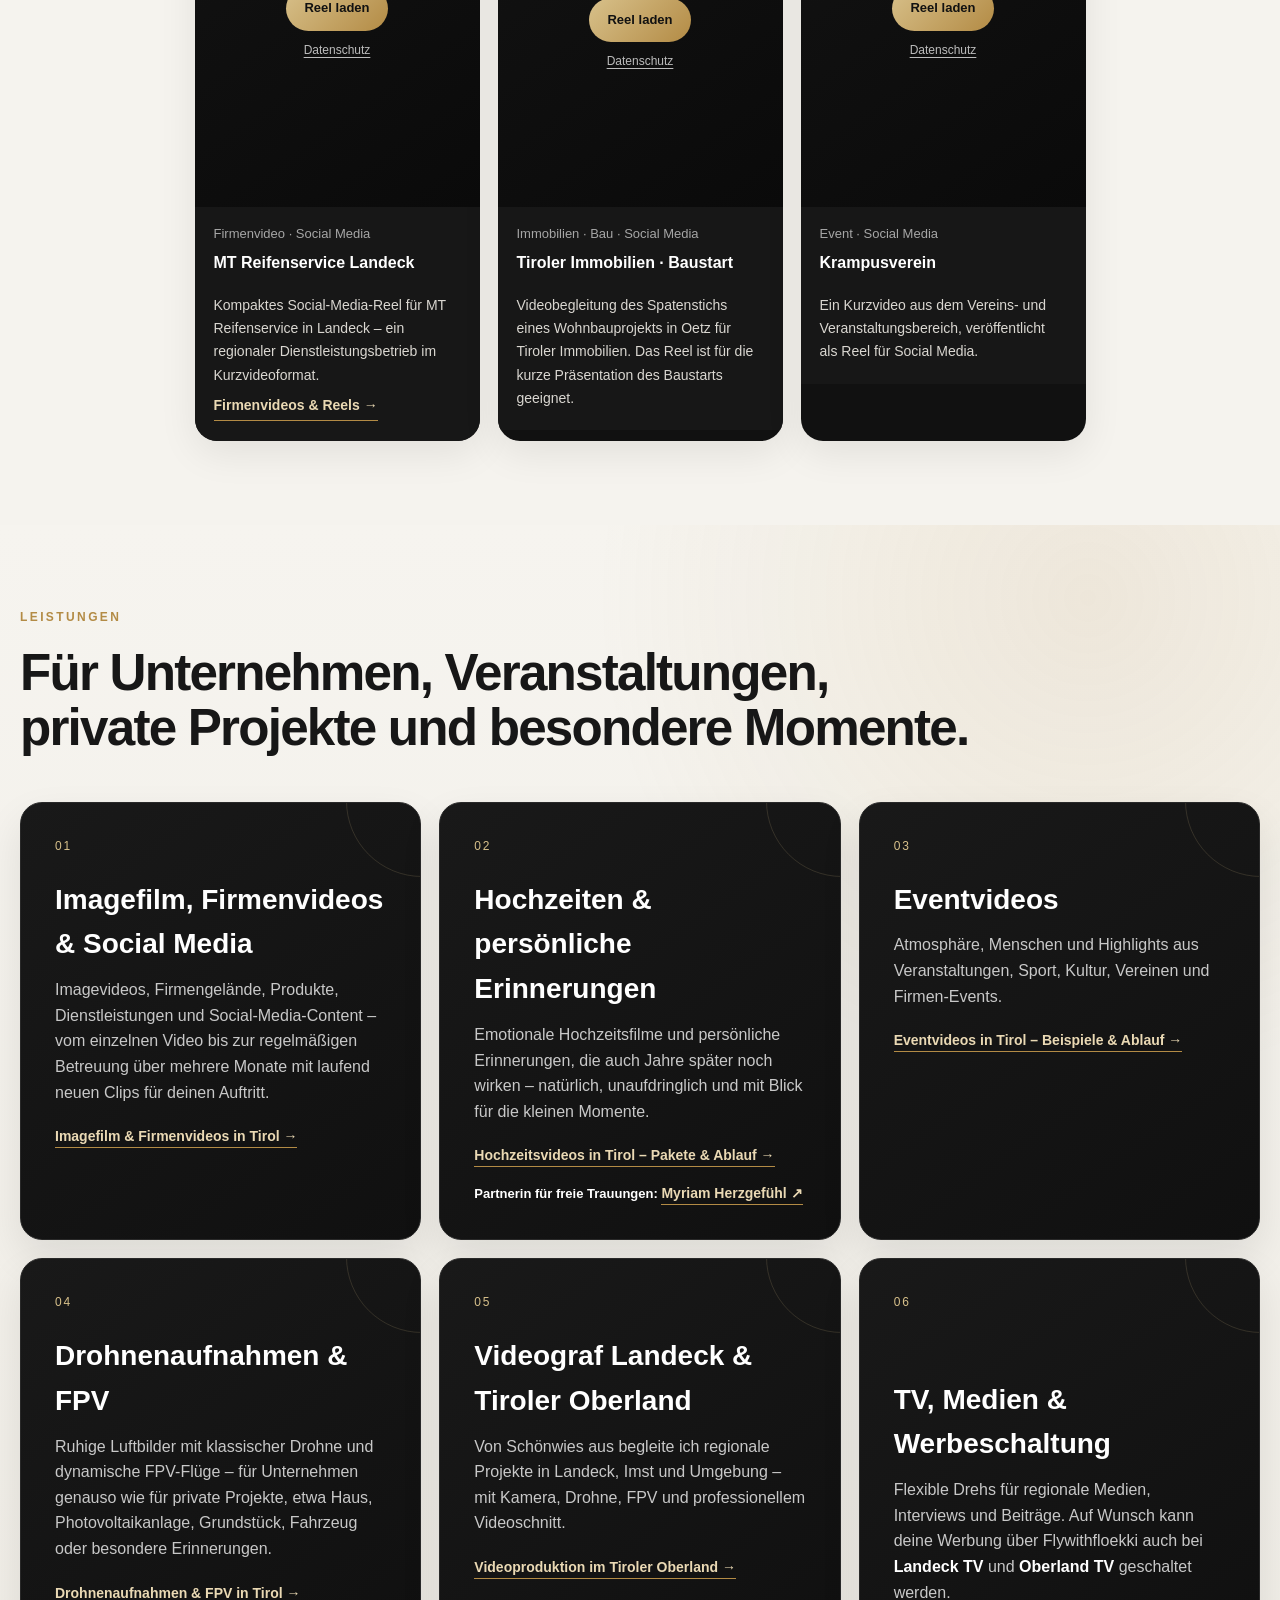
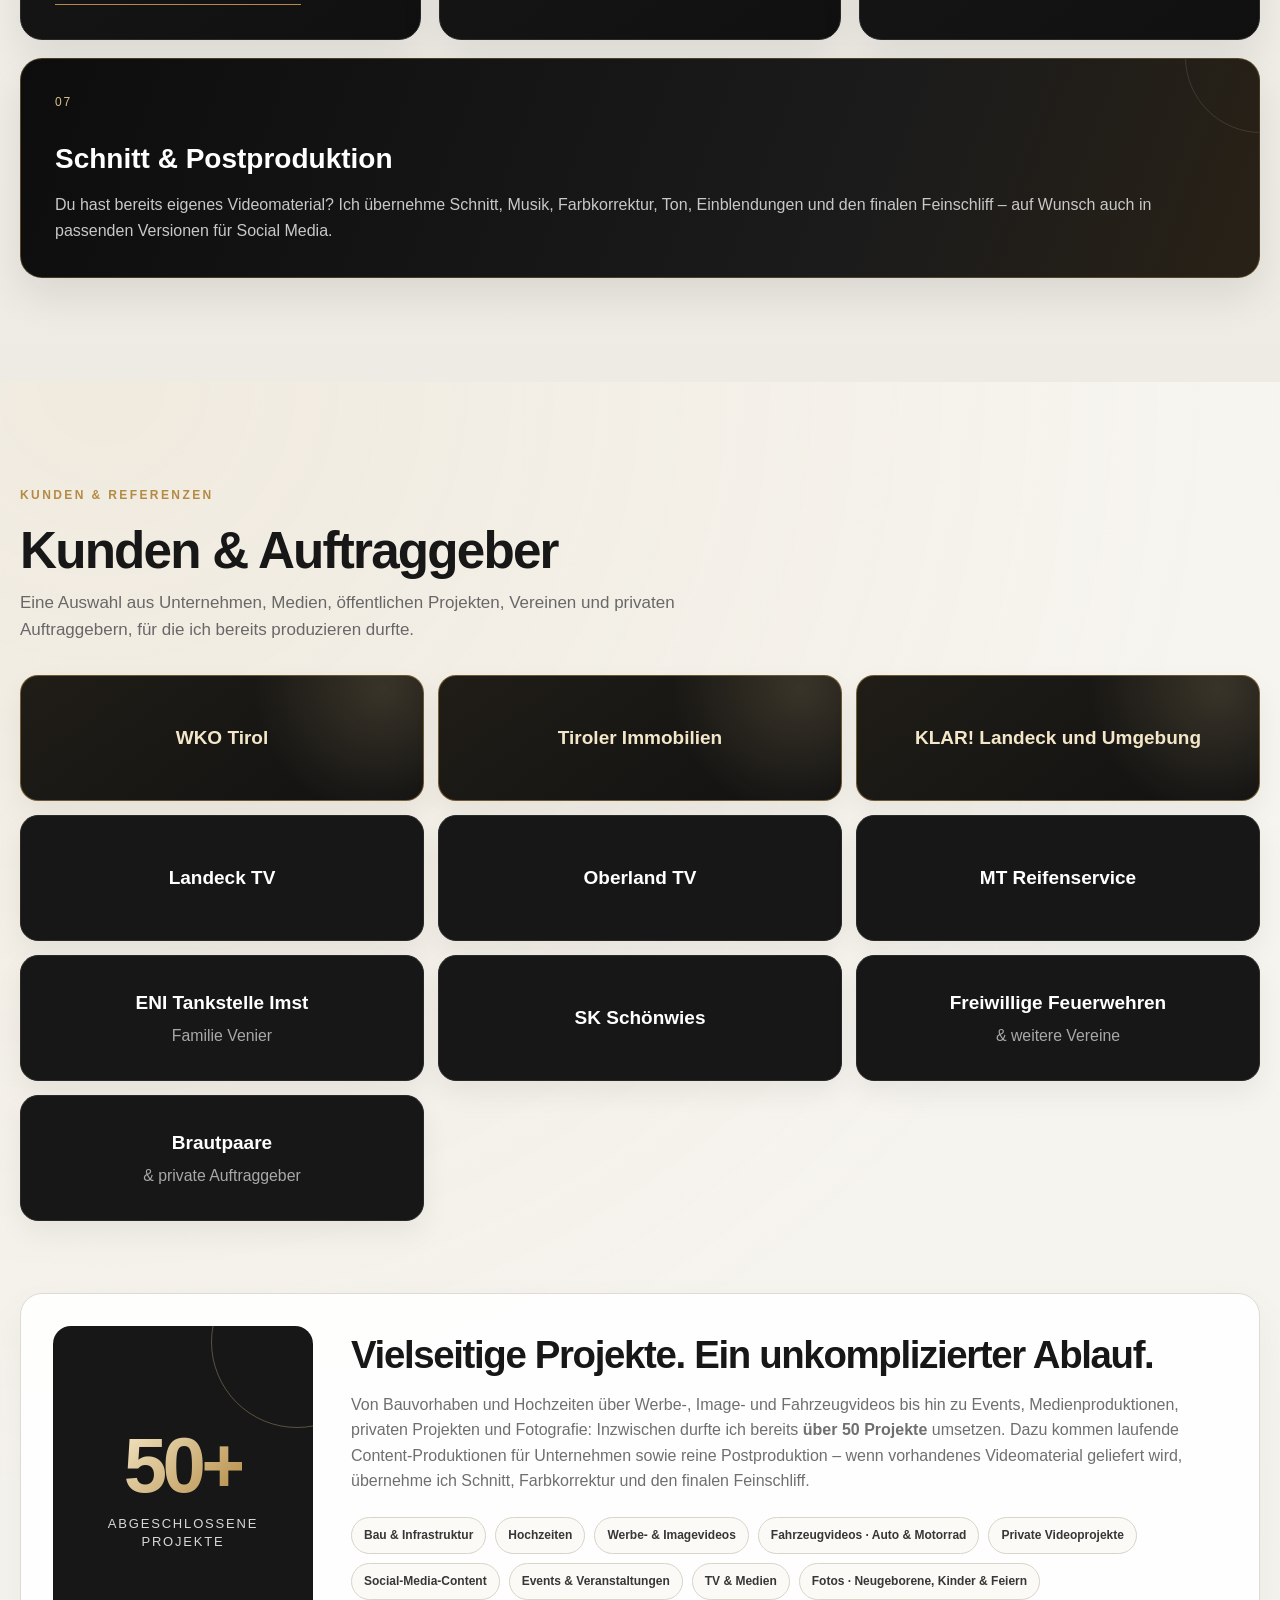
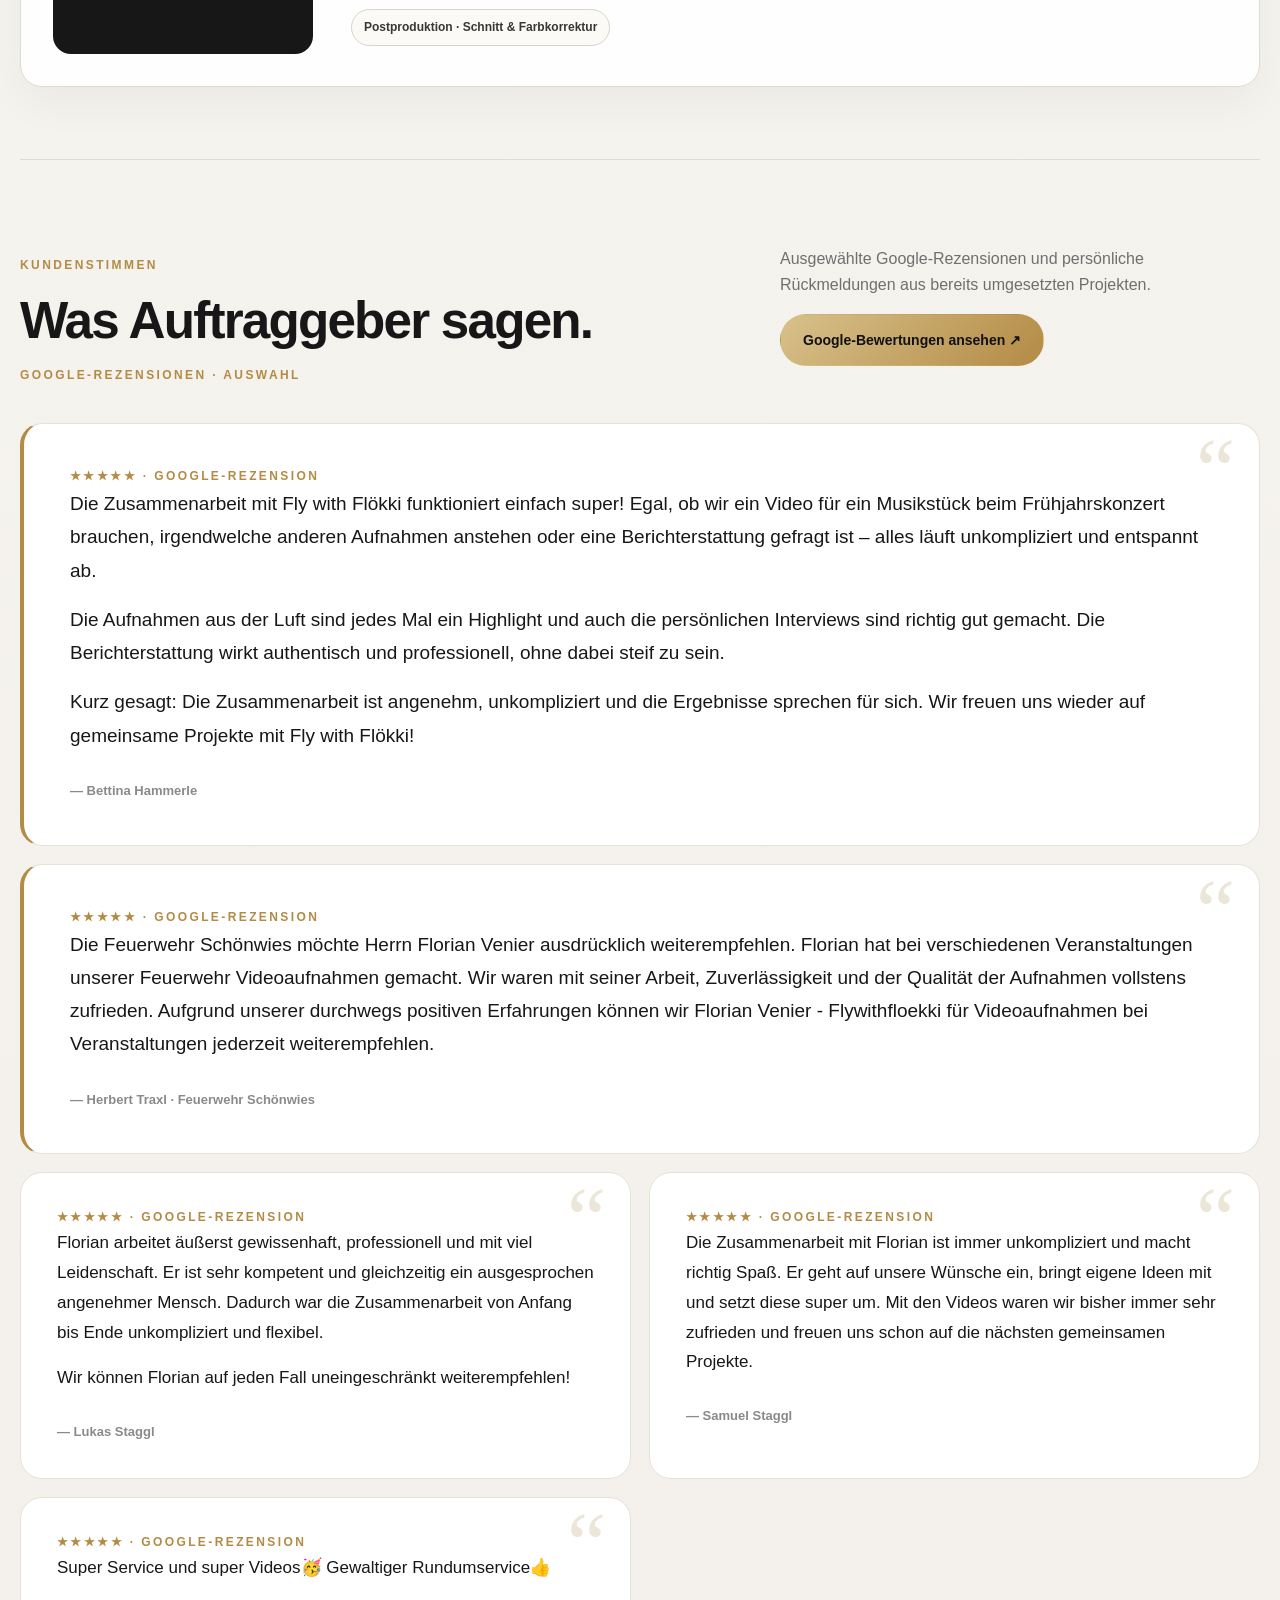
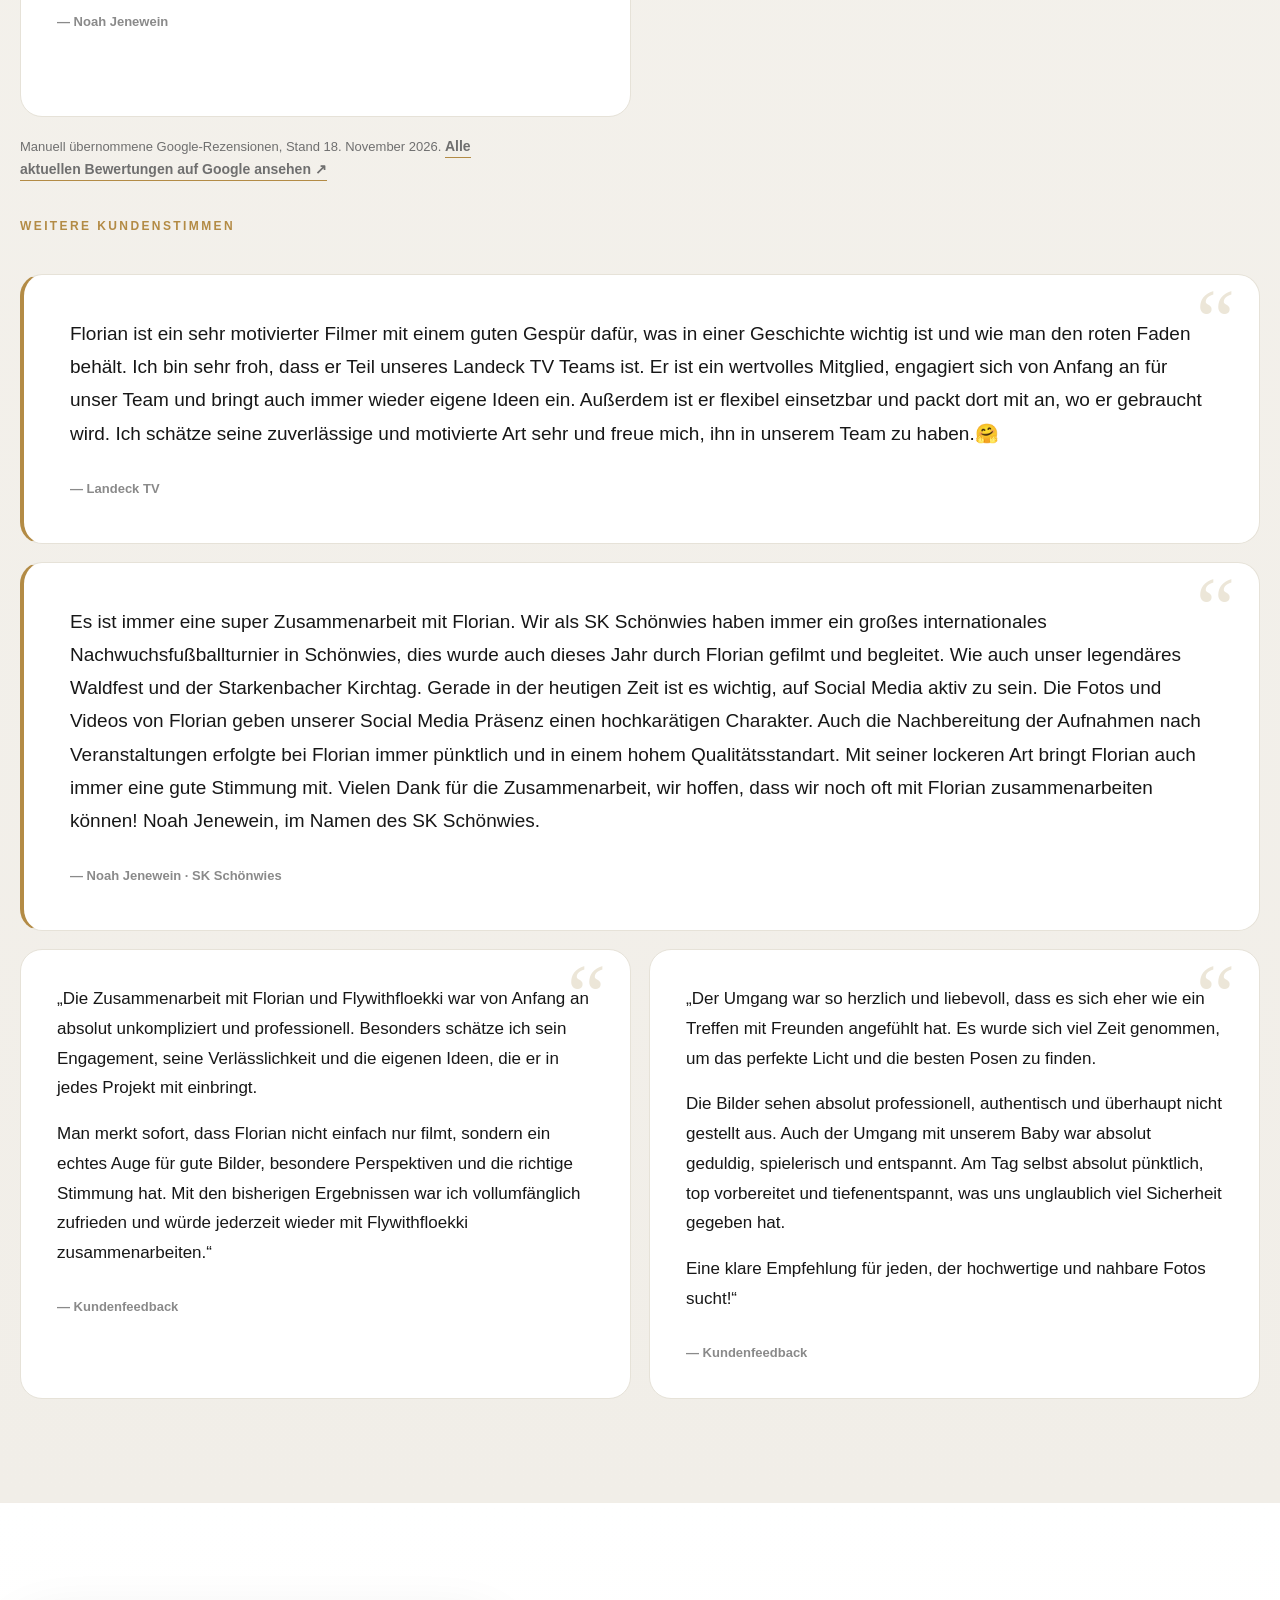
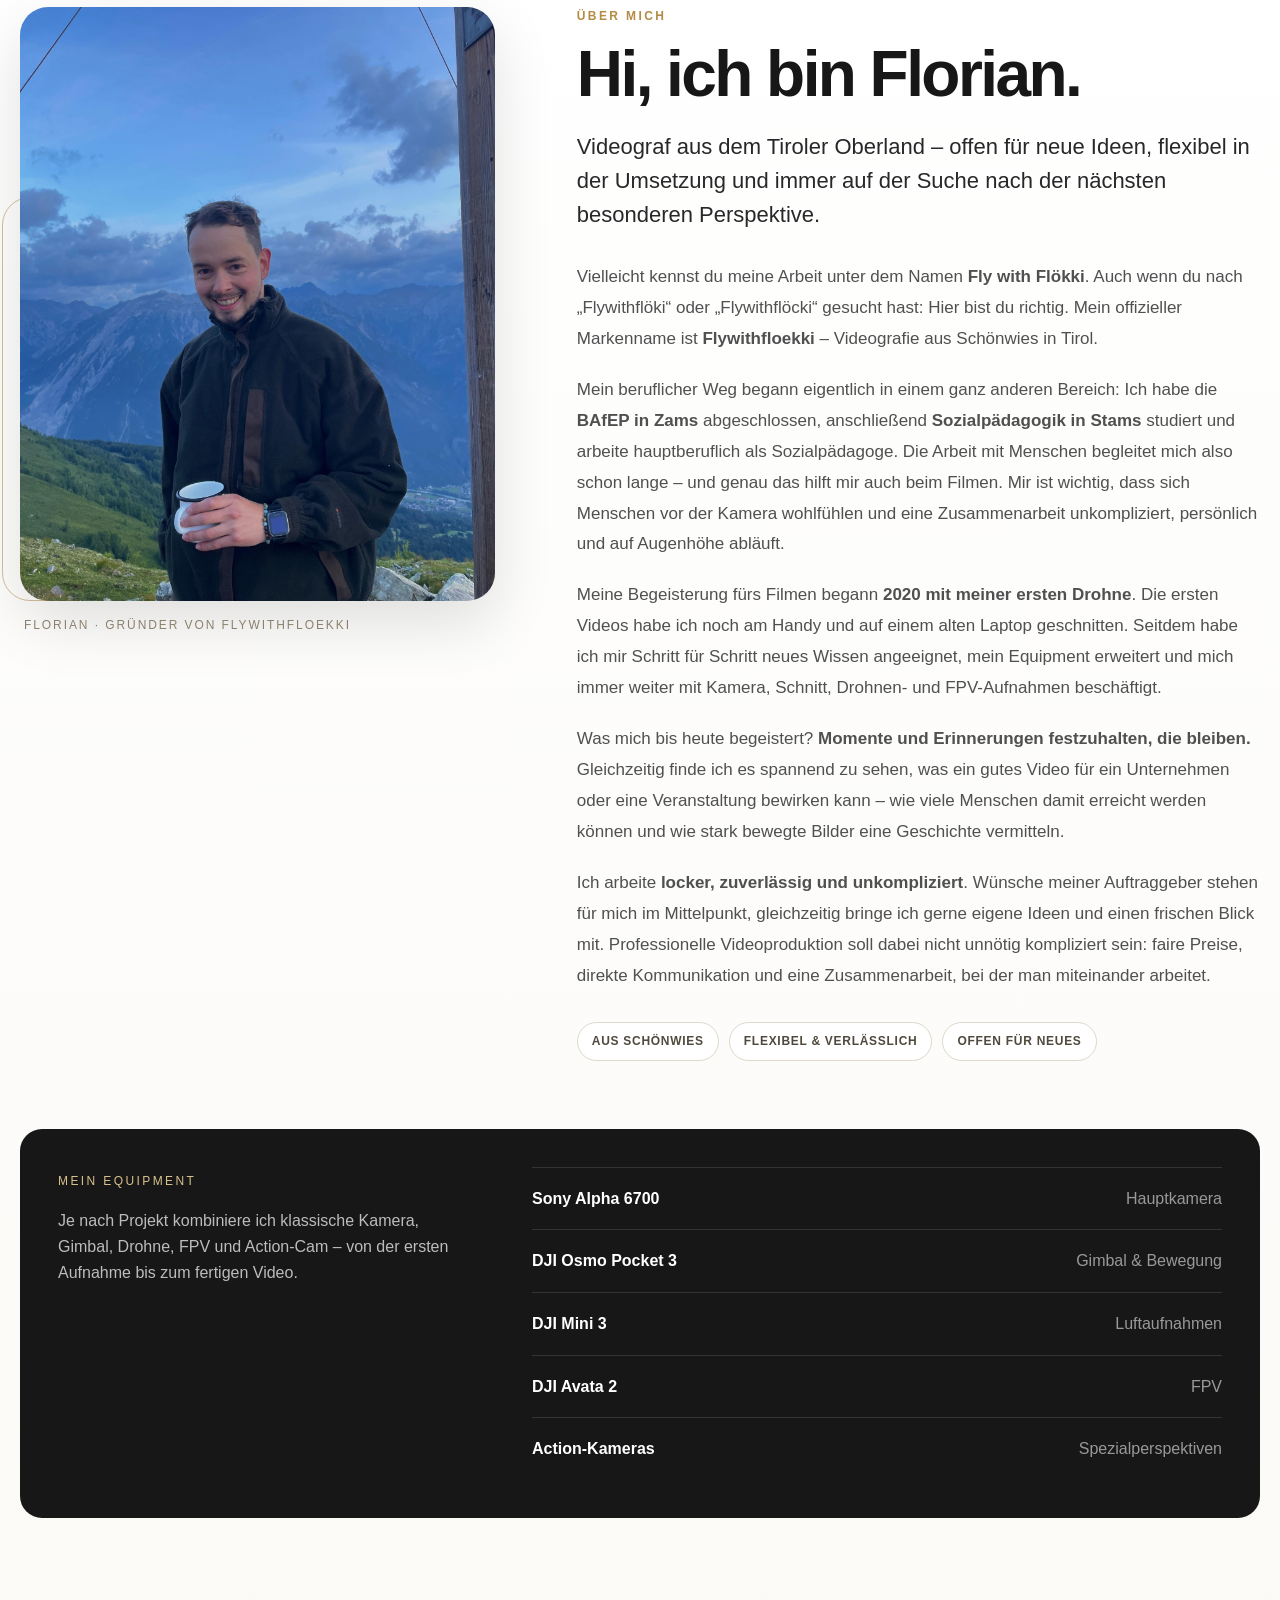
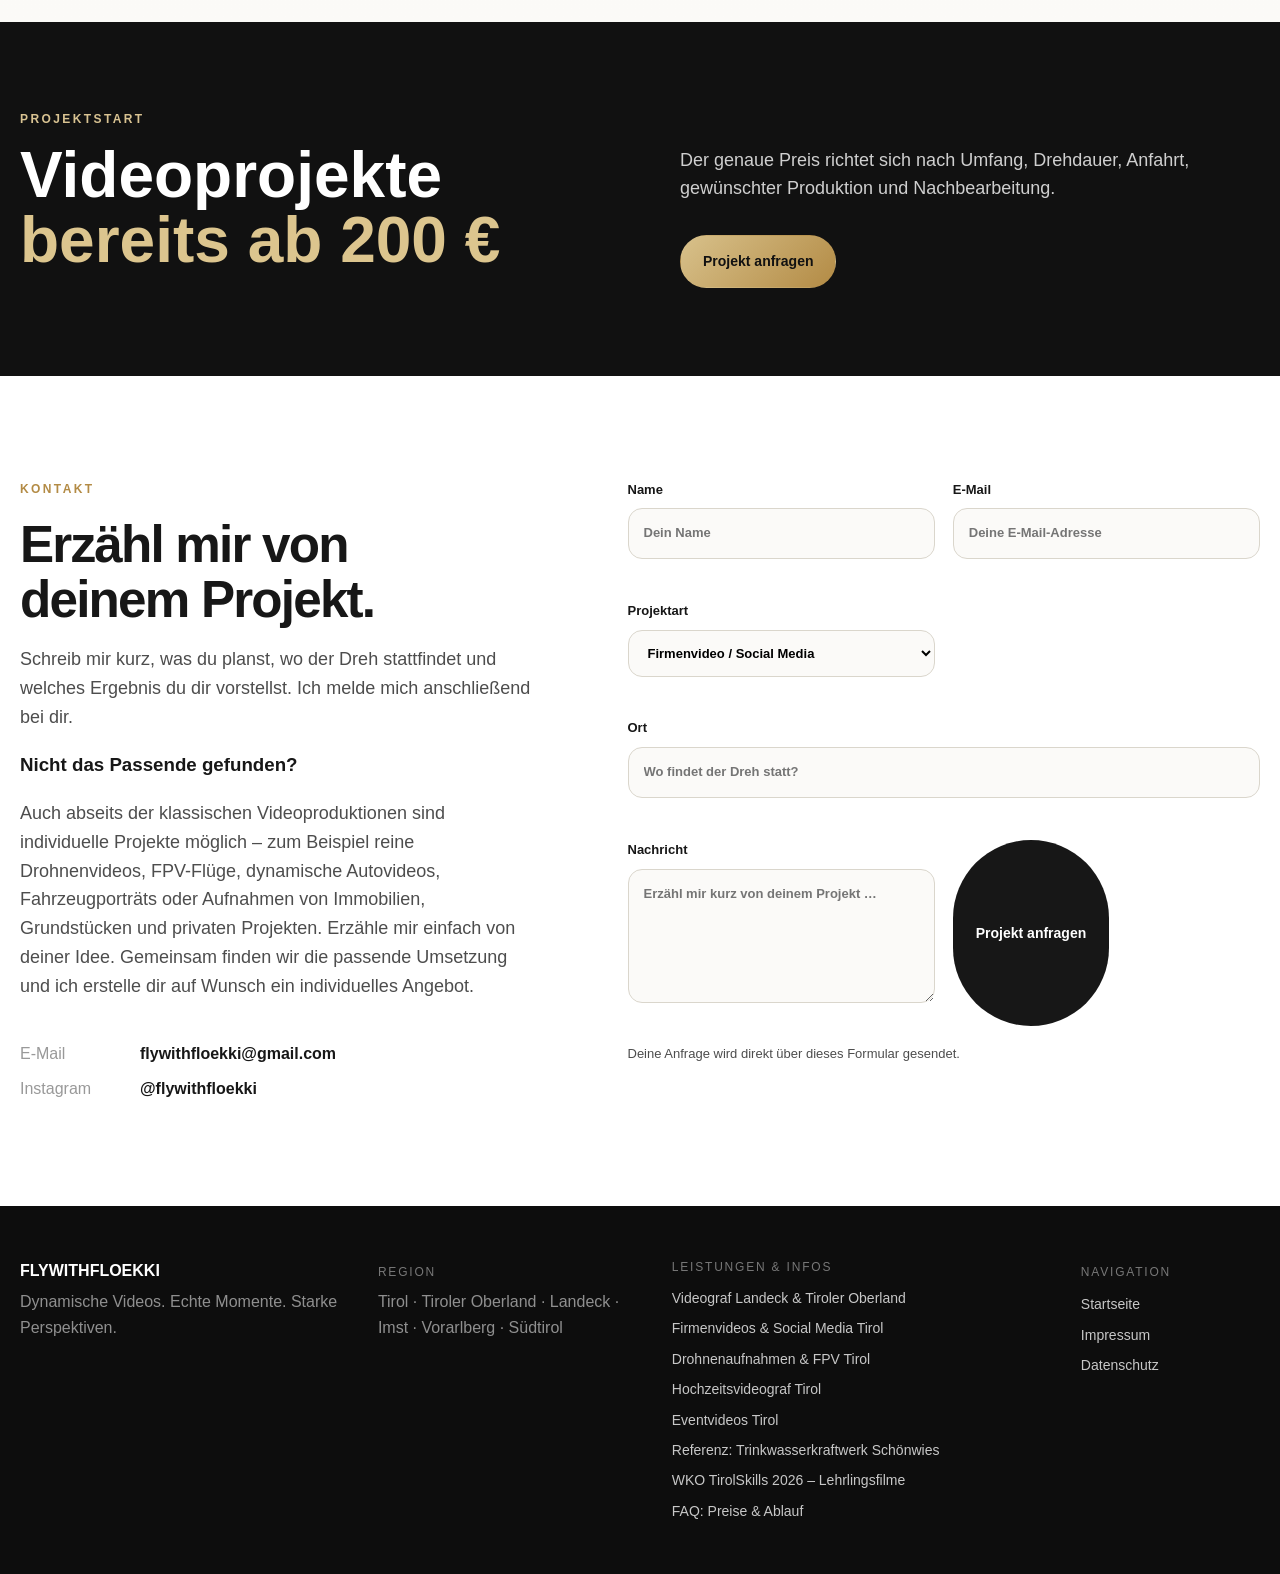
==== commit 7a0d5ea6: "Add self-hosted responsive background showreel to homepage" ====
--- a/index.html
+++ b/index.html
@@ -53,6 +53,19 @@
     "url": "https://flywithfloekki.at/"
   }
   </script>
+  <style>
+    /* Homepage only: self-hosted hero showreel. */
+    .hero .hero-video{position:absolute;inset:0;display:block;width:100%;height:100%;object-fit:cover;object-position:center;pointer-events:none;opacity:0}
+    .hero .hero-video.has-frame{opacity:1}
+    .hero .hero-overlay{background:linear-gradient(90deg,rgba(0,0,0,.74) 0%,rgba(0,0,0,.48) 52%,rgba(0,0,0,.16) 100%);pointer-events:none}
+    .hero .hero-content{text-shadow:0 2px 12px rgba(0,0,0,.4)}
+    .hero .hero-actions{text-shadow:none}
+    .hero .hero-video-toggle{position:absolute;right:90px;bottom:25px;z-index:3;min-height:44px;padding:0 15px;border:1px solid rgba(255,255,255,.55);border-radius:999px;color:#fff;background:rgba(0,0,0,.4);font:inherit;font-size:13px;cursor:pointer}
+    .hero .hero-video-toggle:focus-visible{outline:2px solid #fff;outline-offset:3px}
+    .hero .hero-video-toggle[hidden]{display:none}
+    @media(max-width:900px){.hero .hero-overlay{background:rgba(0,0,0,.58)}}
+    @media(max-width:600px){.hero .hero-video-toggle{right:70px;bottom:16px}.hero .scroll-hint{right:16px;bottom:16px}.hero .hero-content{padding-bottom:55px}}
+  </style>
 </head>
 <body>
   <header class="site-header">
@@ -82,7 +95,8 @@
 
   <main id="top">
     <section class="hero" aria-label="Flywithfloekki Videograf und Videoproduktion Tirol">
-      <div class="hero-media hero-fallback" role="img" aria-label="Stilisierte Berglandschaft"></div>
+      <div class="hero-media hero-fallback" aria-hidden="true"></div>
+      <video id="hero-background-video" class="hero-video" muted loop playsinline preload="none" aria-hidden="true" tabindex="-1" data-src="assets/hero-background-complete%20(1).mp4"></video>
       <div class="hero-overlay"></div>
       <div class="hero-content container">
         <p class="eyebrow">Videograf & Videoproduktion · ganz Tirol · Vorarlberg · Südtirol</p>
@@ -93,6 +107,7 @@
           <a class="button button-ghost" href="#wko-tirolskills">Arbeiten ansehen</a>
         </div>
       </div>
+      <button id="hero-video-toggle" class="hero-video-toggle" type="button" hidden>Video abspielen</button>
       <a class="scroll-hint" href="#intro" aria-label="Zur Vorstellung scrollen">↓</a>
     </section>
 
@@ -672,5 +687,39 @@
   </footer>
 
   <script src="script.js?v=20261118-leistungen"></script>
+  <script>
+    (function () {
+      const video = document.getElementById('hero-background-video');
+      const toggle = document.getElementById('hero-video-toggle');
+      if (!video || !toggle) return;
+      const reduced = window.matchMedia('(prefers-reduced-motion: reduce)');
+      const saveData = Boolean(navigator.connection && navigator.connection.saveData);
+      function updateButton() {
+        toggle.textContent = video.paused ? 'Video abspielen' : 'Video pausieren';
+      }
+      function playVideo() {
+        if (!video.hasAttribute('src')) video.src = video.dataset.src;
+        video.muted = true;
+        const playback = video.play();
+        if (playback && playback.catch) playback.catch(updateButton);
+      }
+      video.addEventListener('loadeddata', function () { video.classList.add('has-frame'); });
+      video.addEventListener('playing', function () { video.classList.add('has-frame'); updateButton(); });
+      video.addEventListener('pause', updateButton);
+      video.addEventListener('error', function () {
+        video.classList.remove('has-frame');
+        updateButton();
+      });
+      toggle.addEventListener('click', function () {
+        if (video.paused) playVideo(); else video.pause();
+      });
+      if (reduced.addEventListener) reduced.addEventListener('change', function (event) {
+        if (event.matches) { video.pause(); video.classList.remove('has-frame'); }
+      });
+      toggle.hidden = false;
+      updateButton();
+      if (!reduced.matches && !saveData) playVideo();
+    })();
+  </script>
 </body>
 </html>
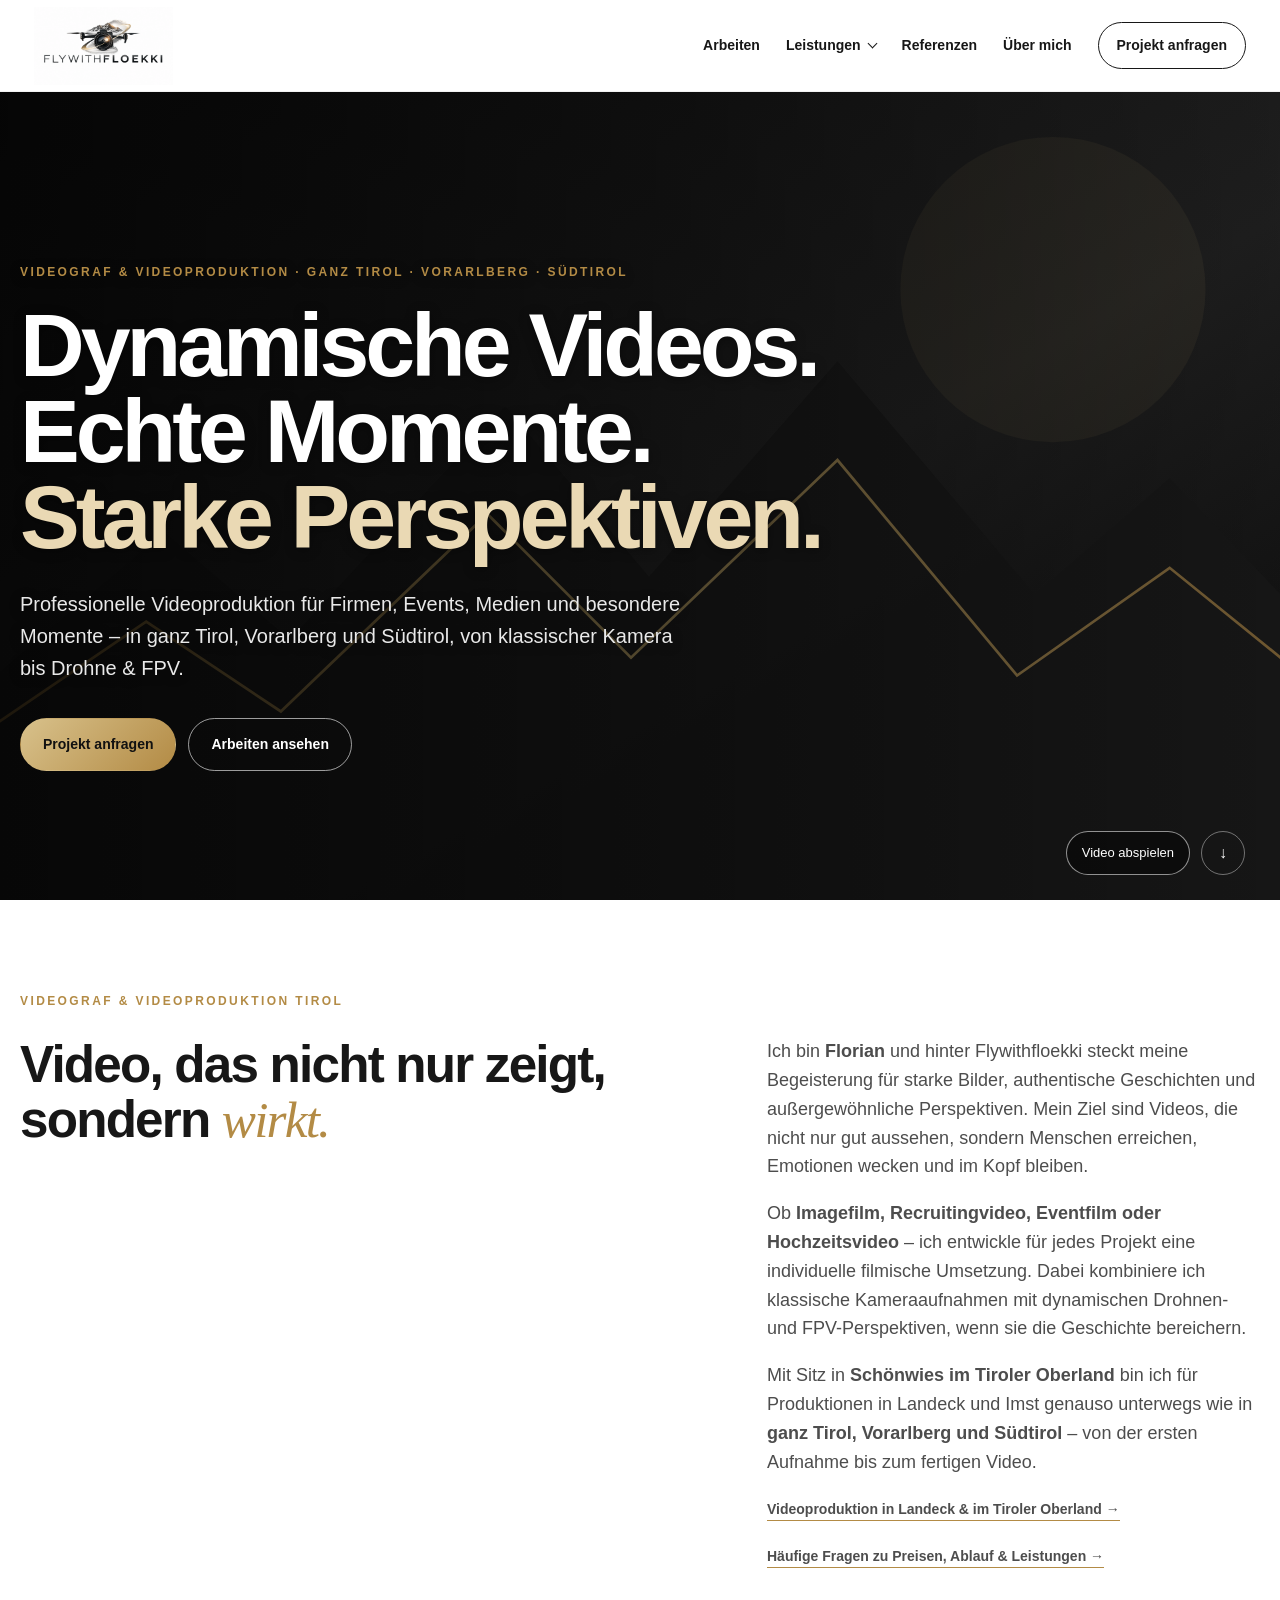
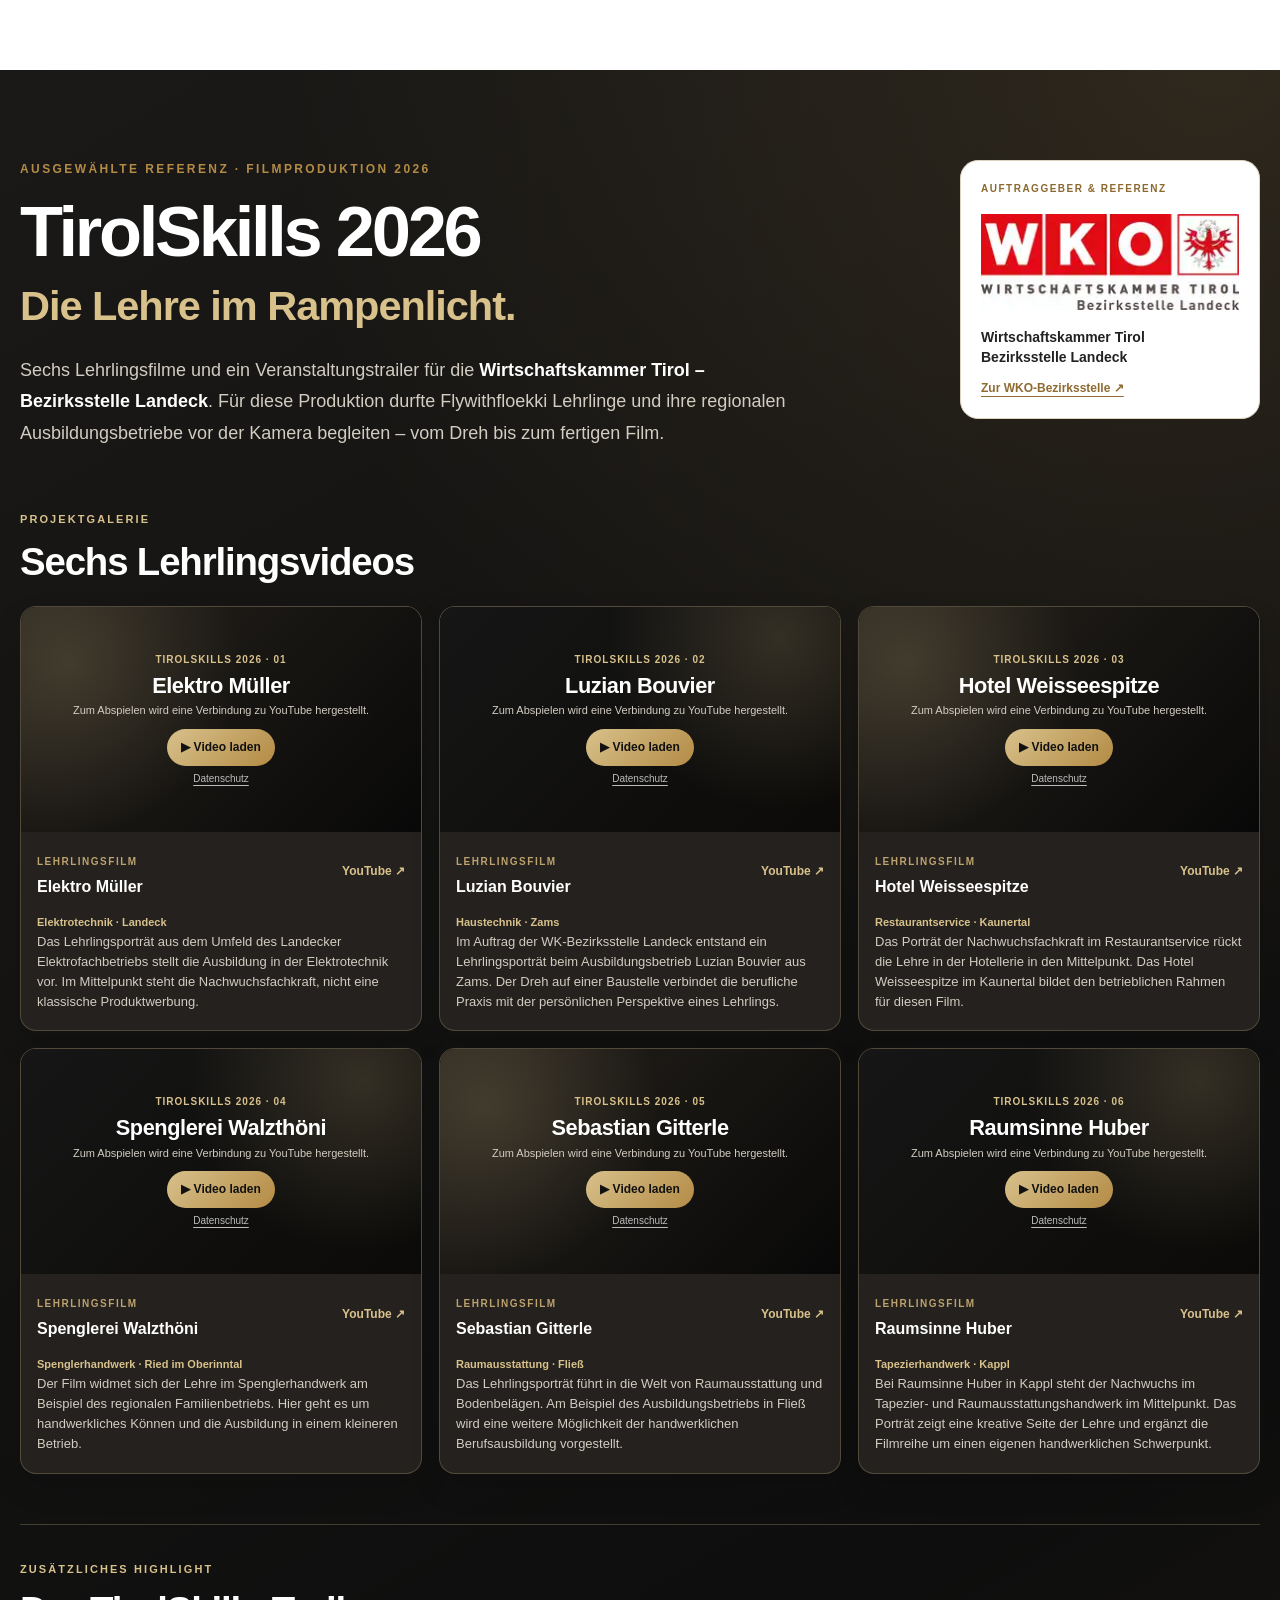
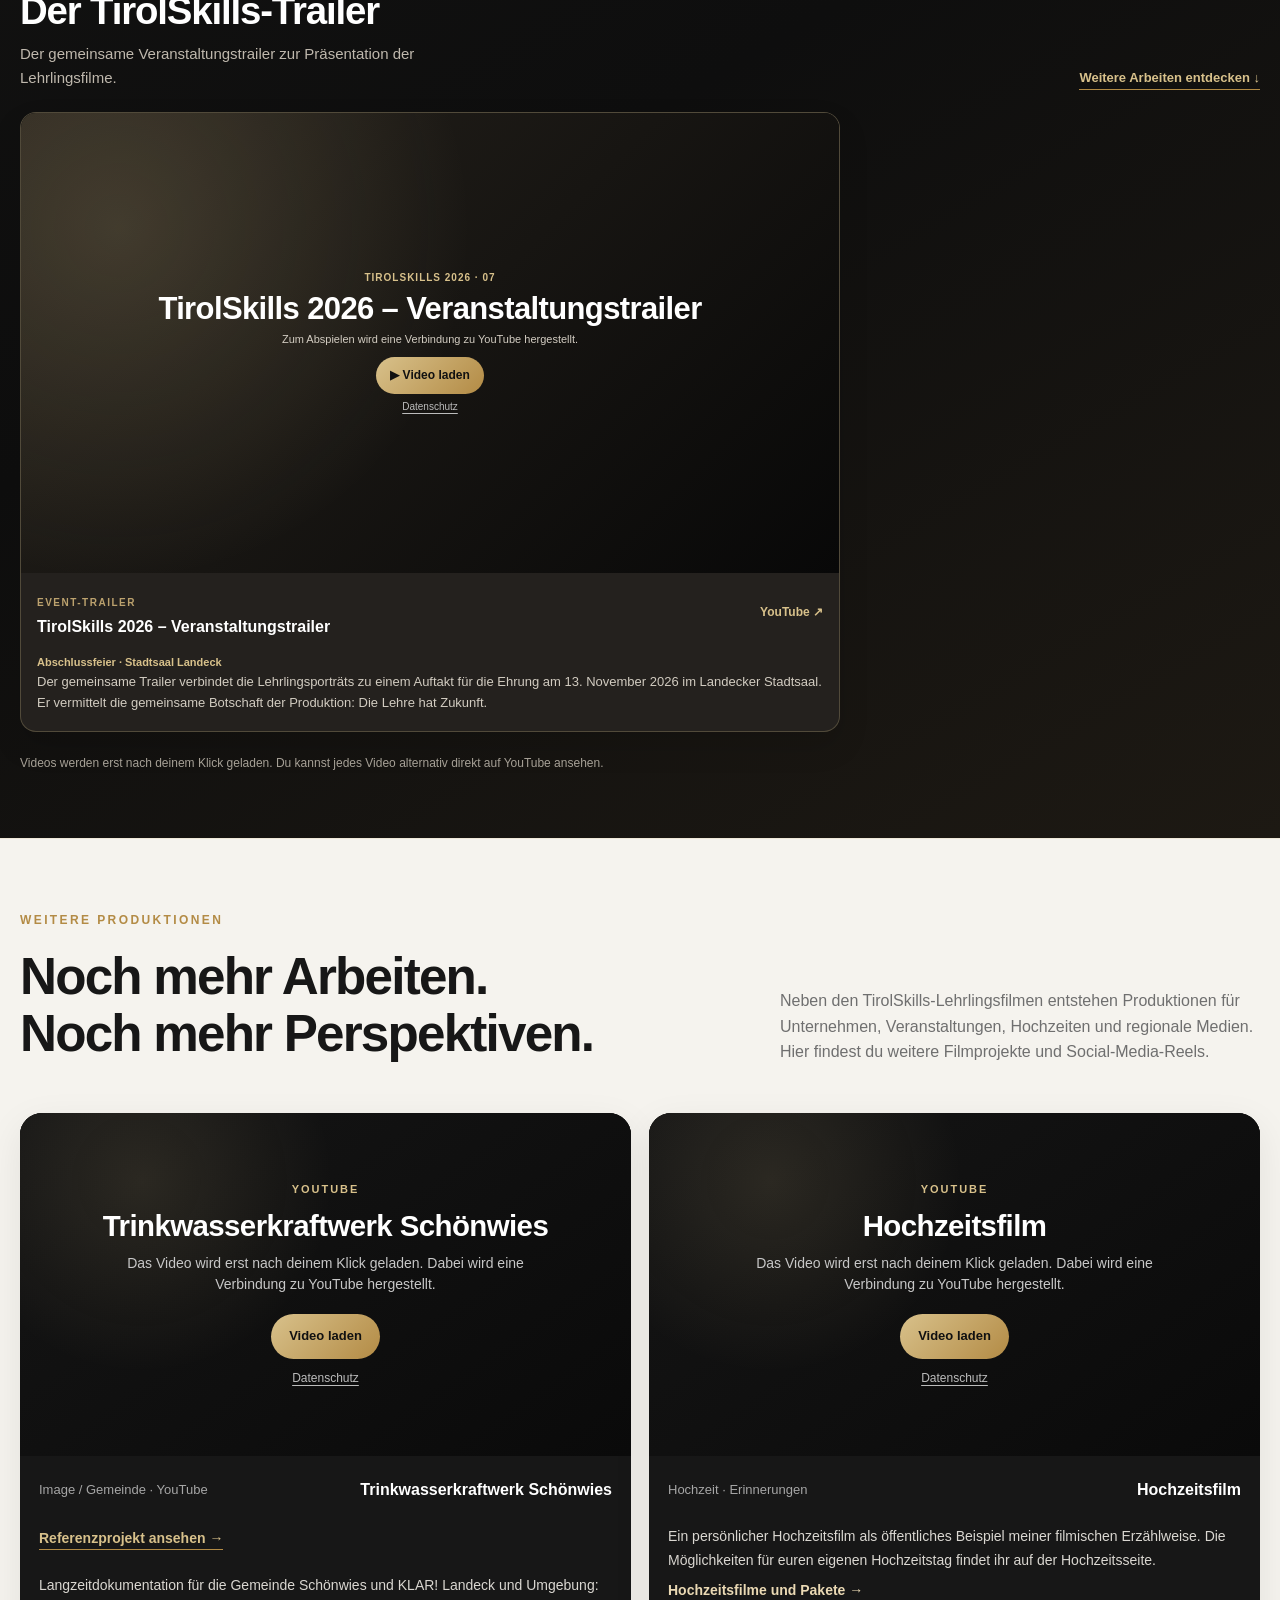
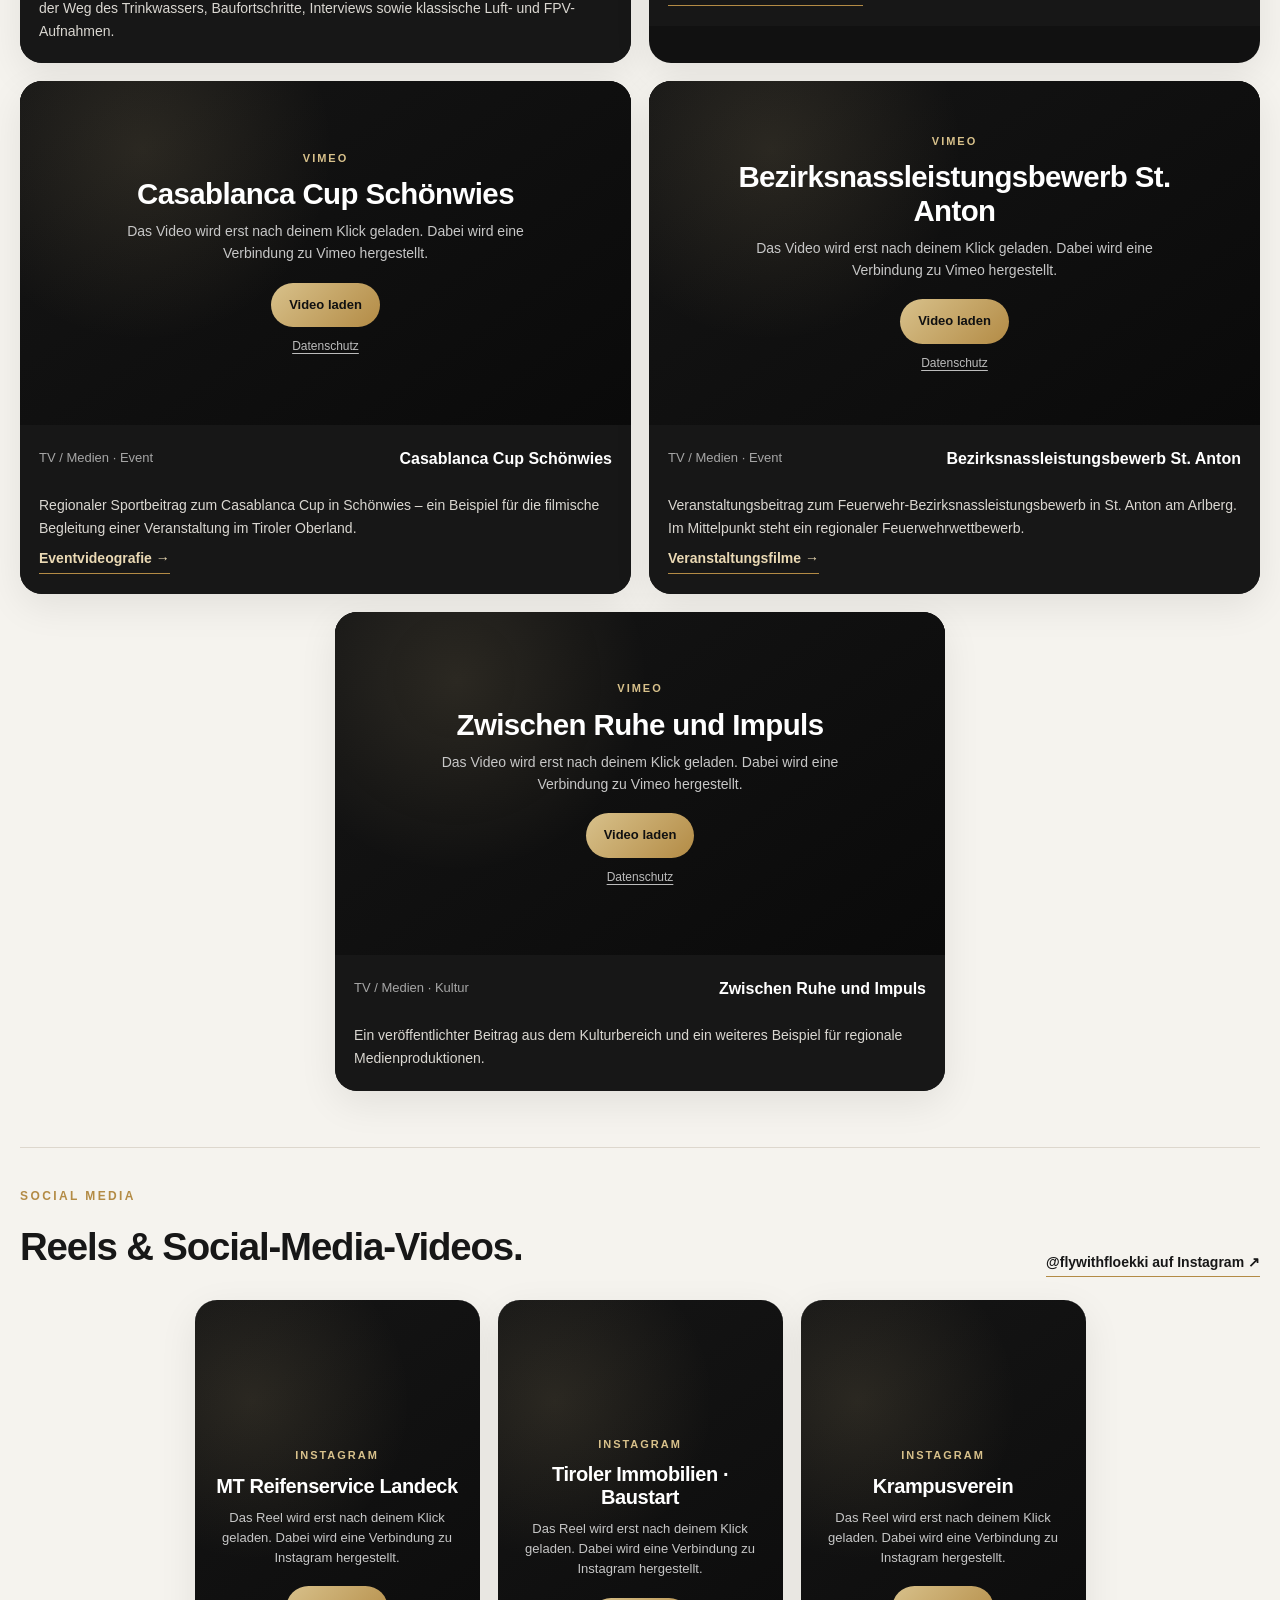
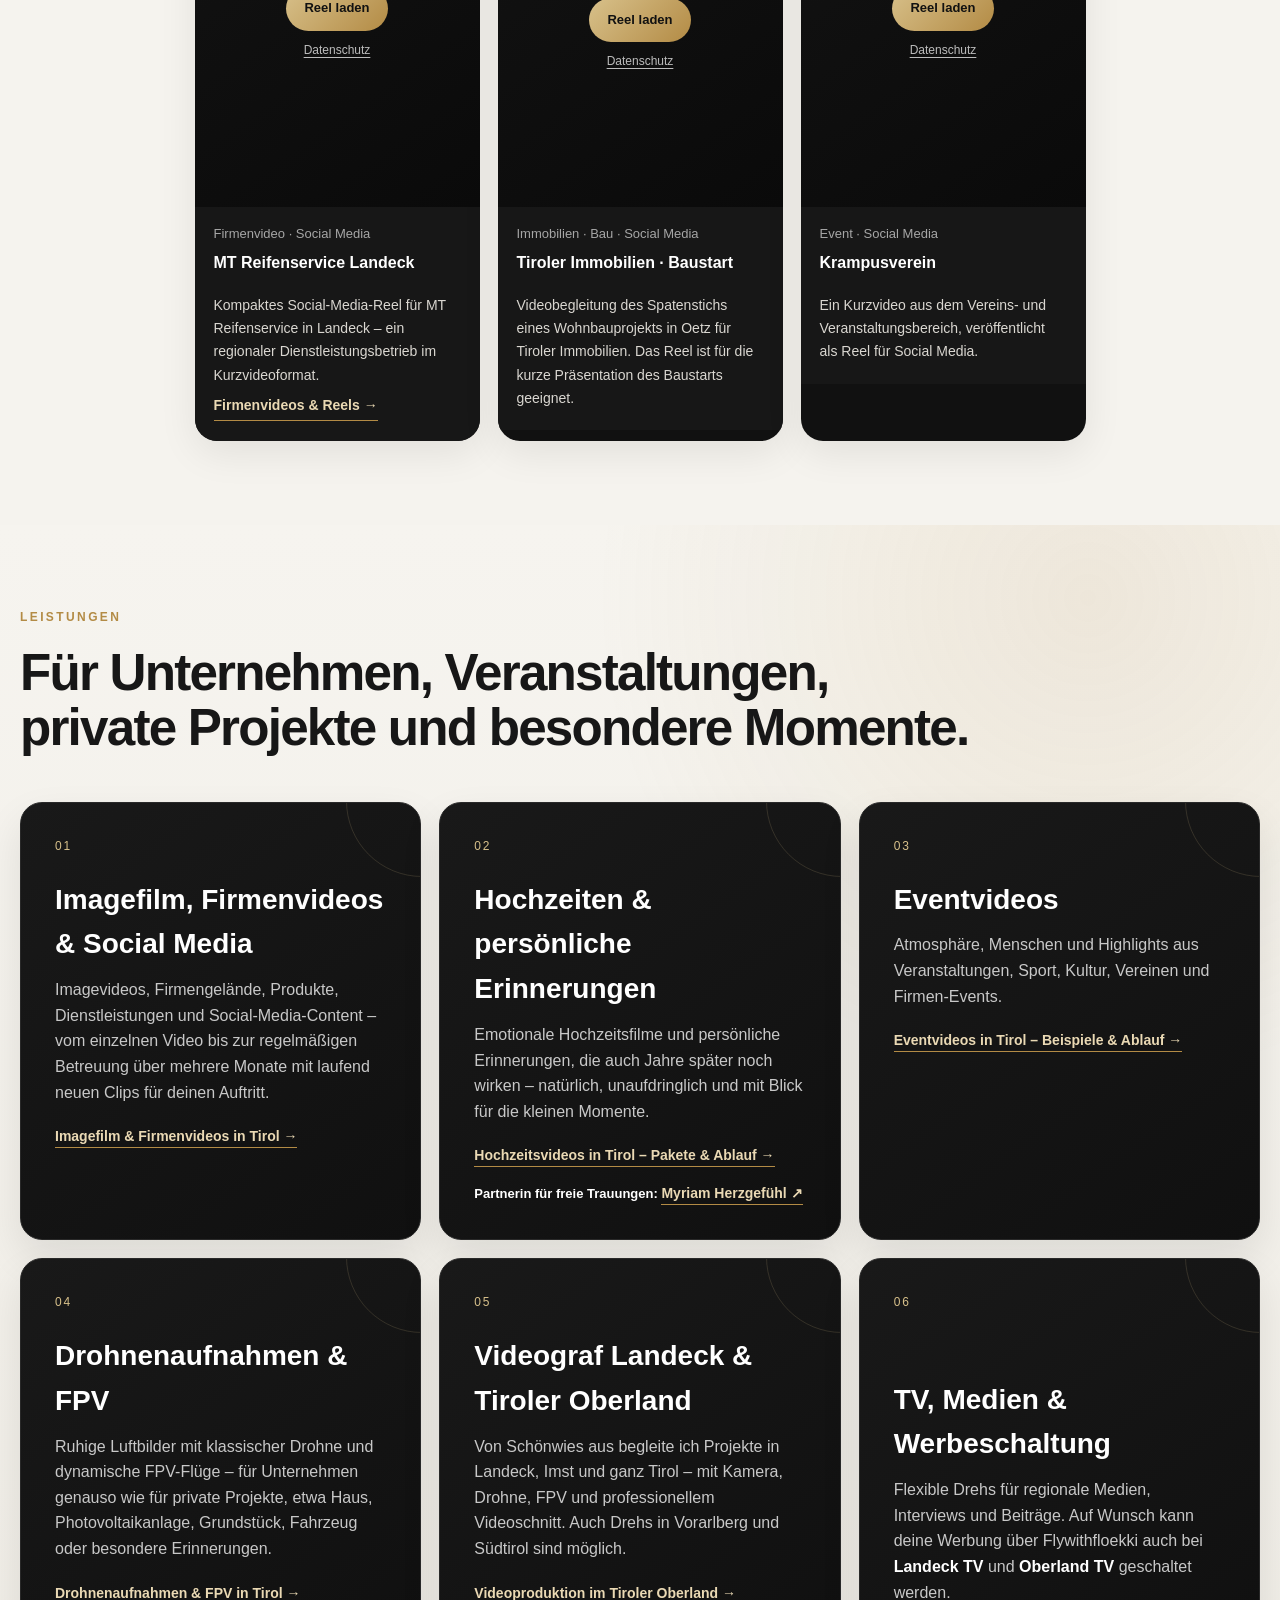
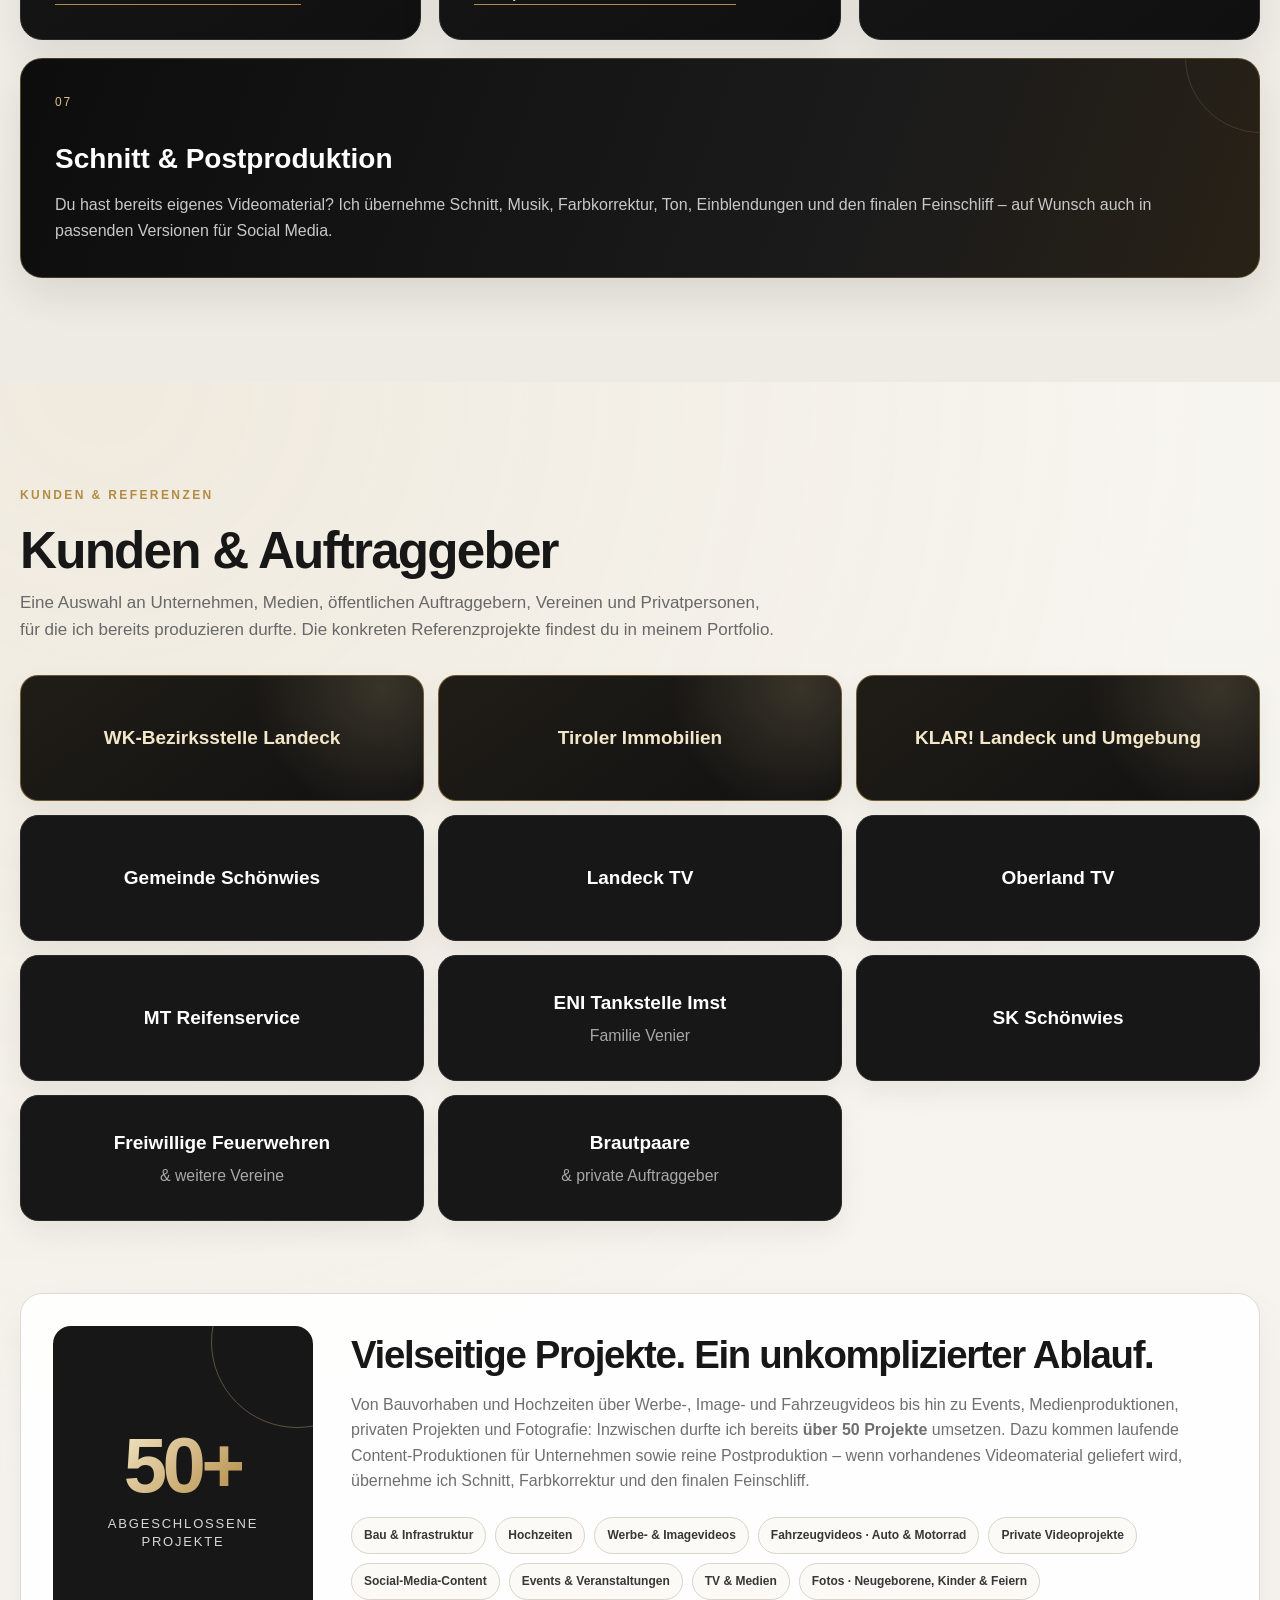
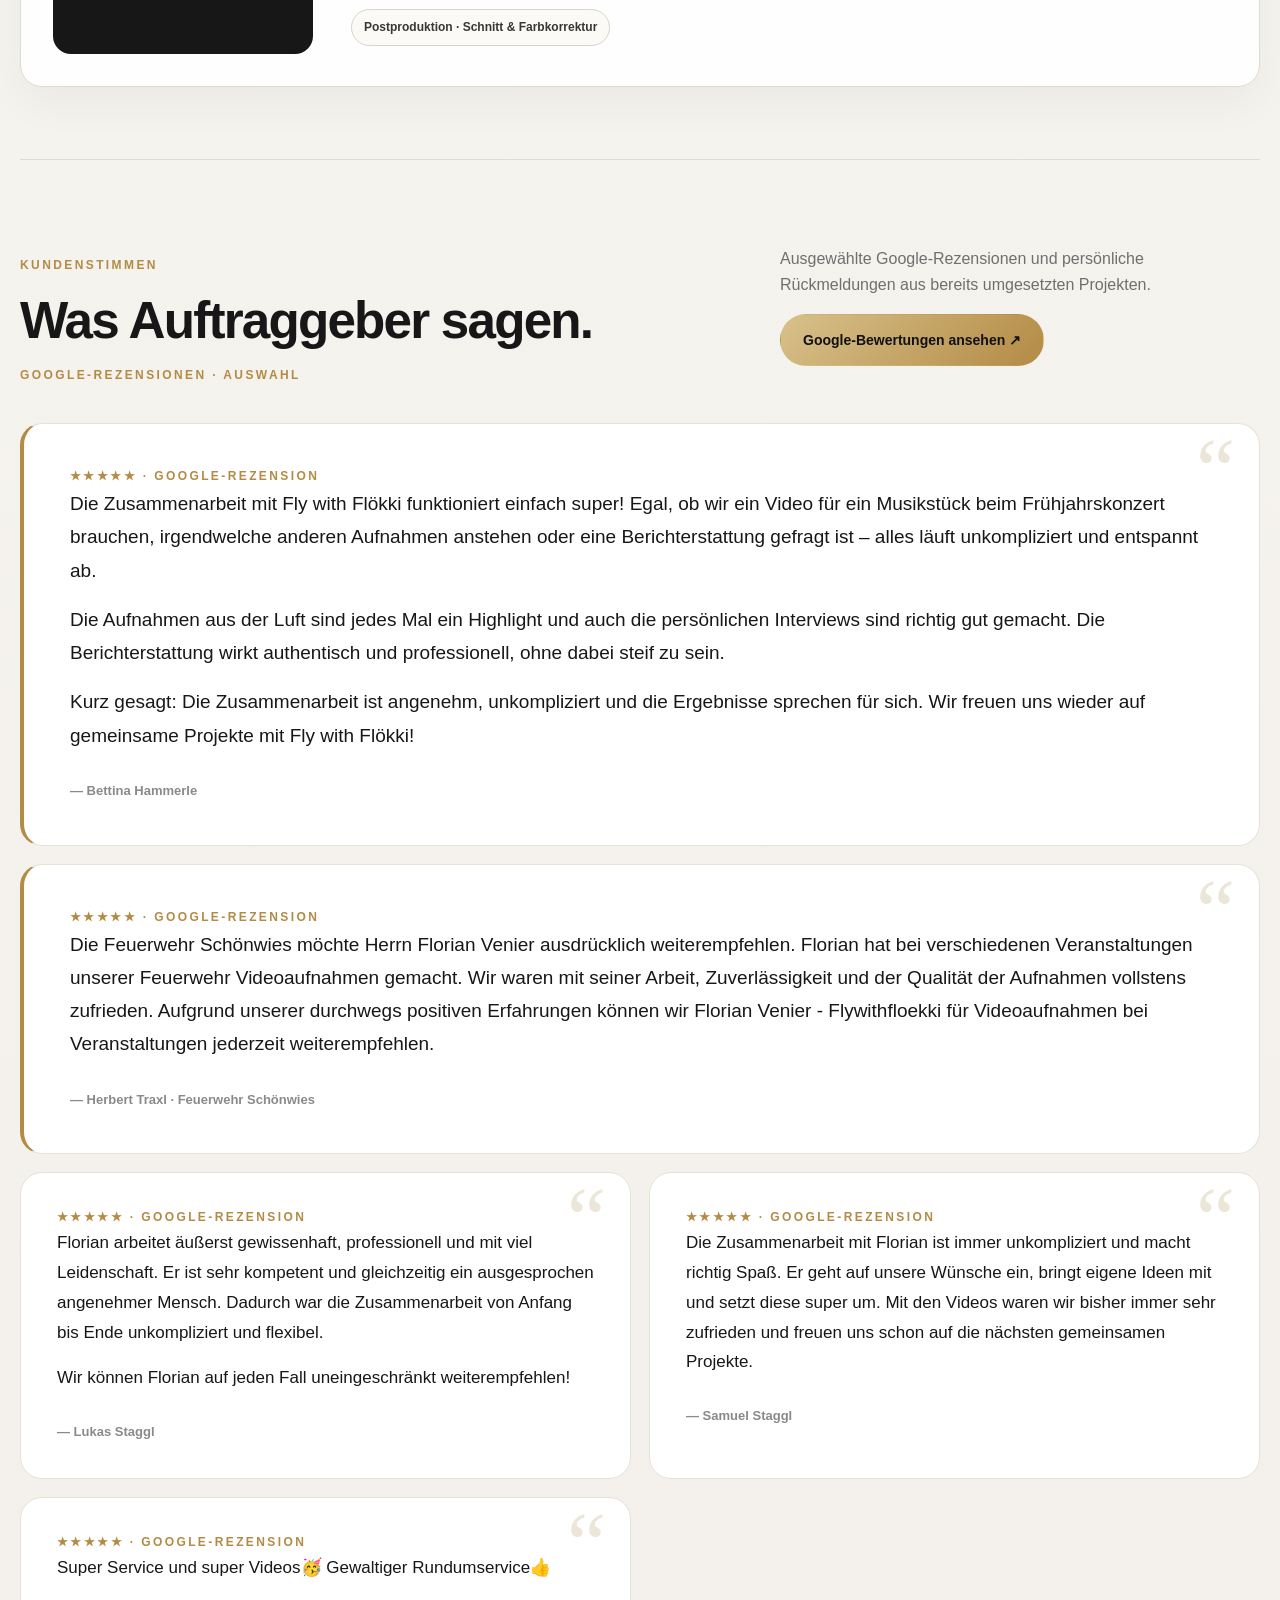
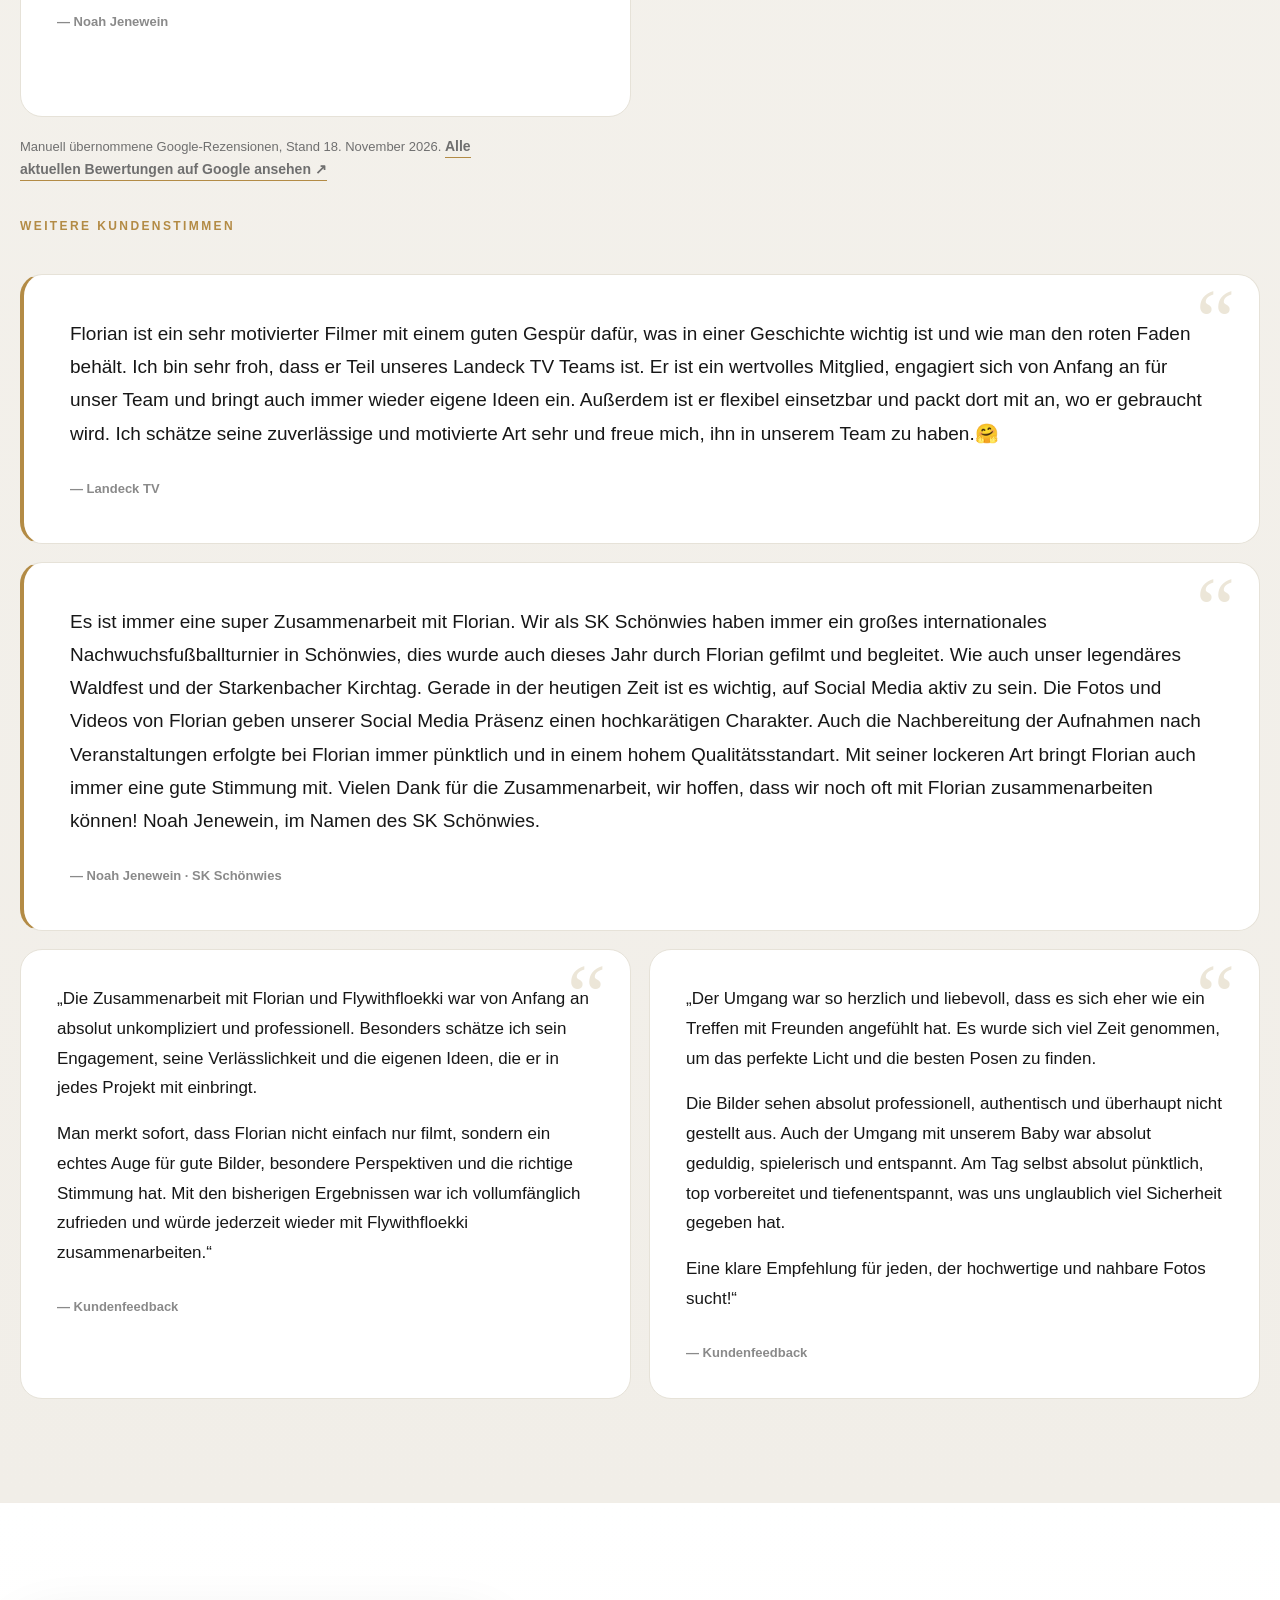
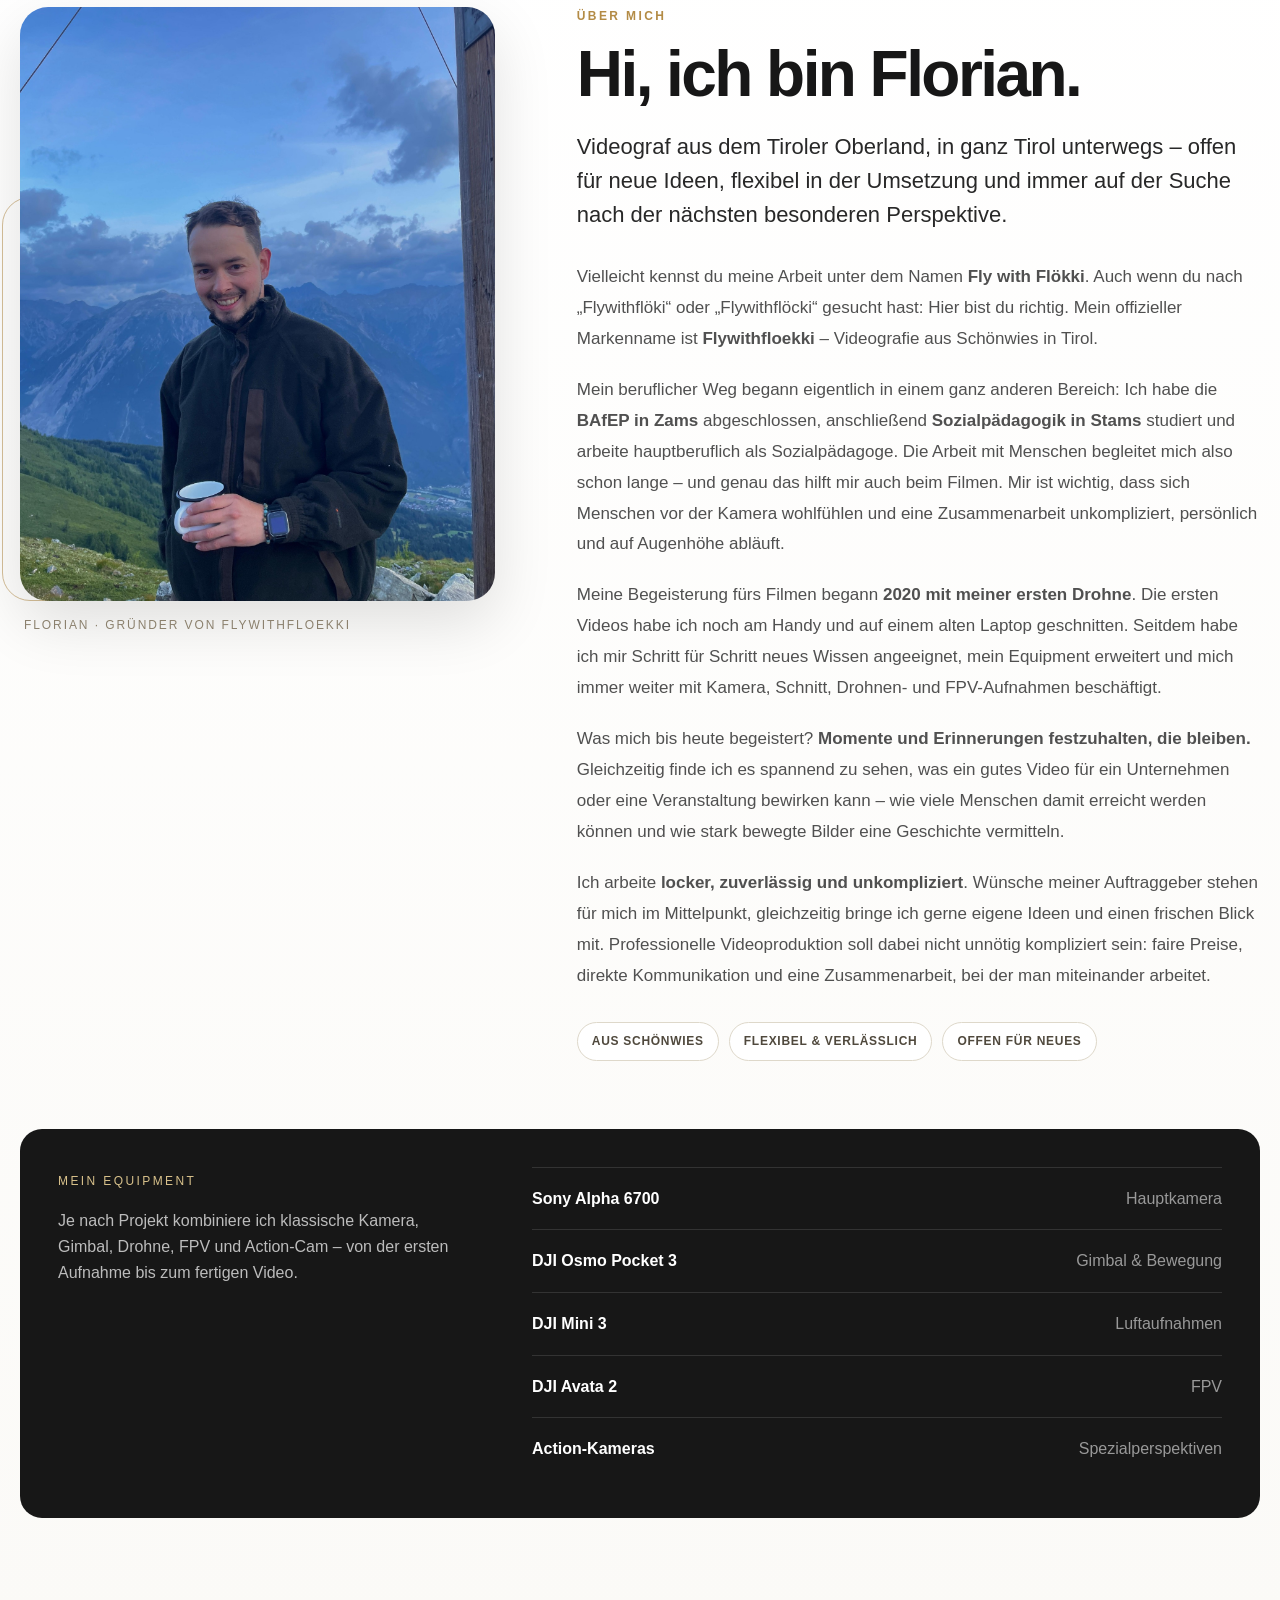
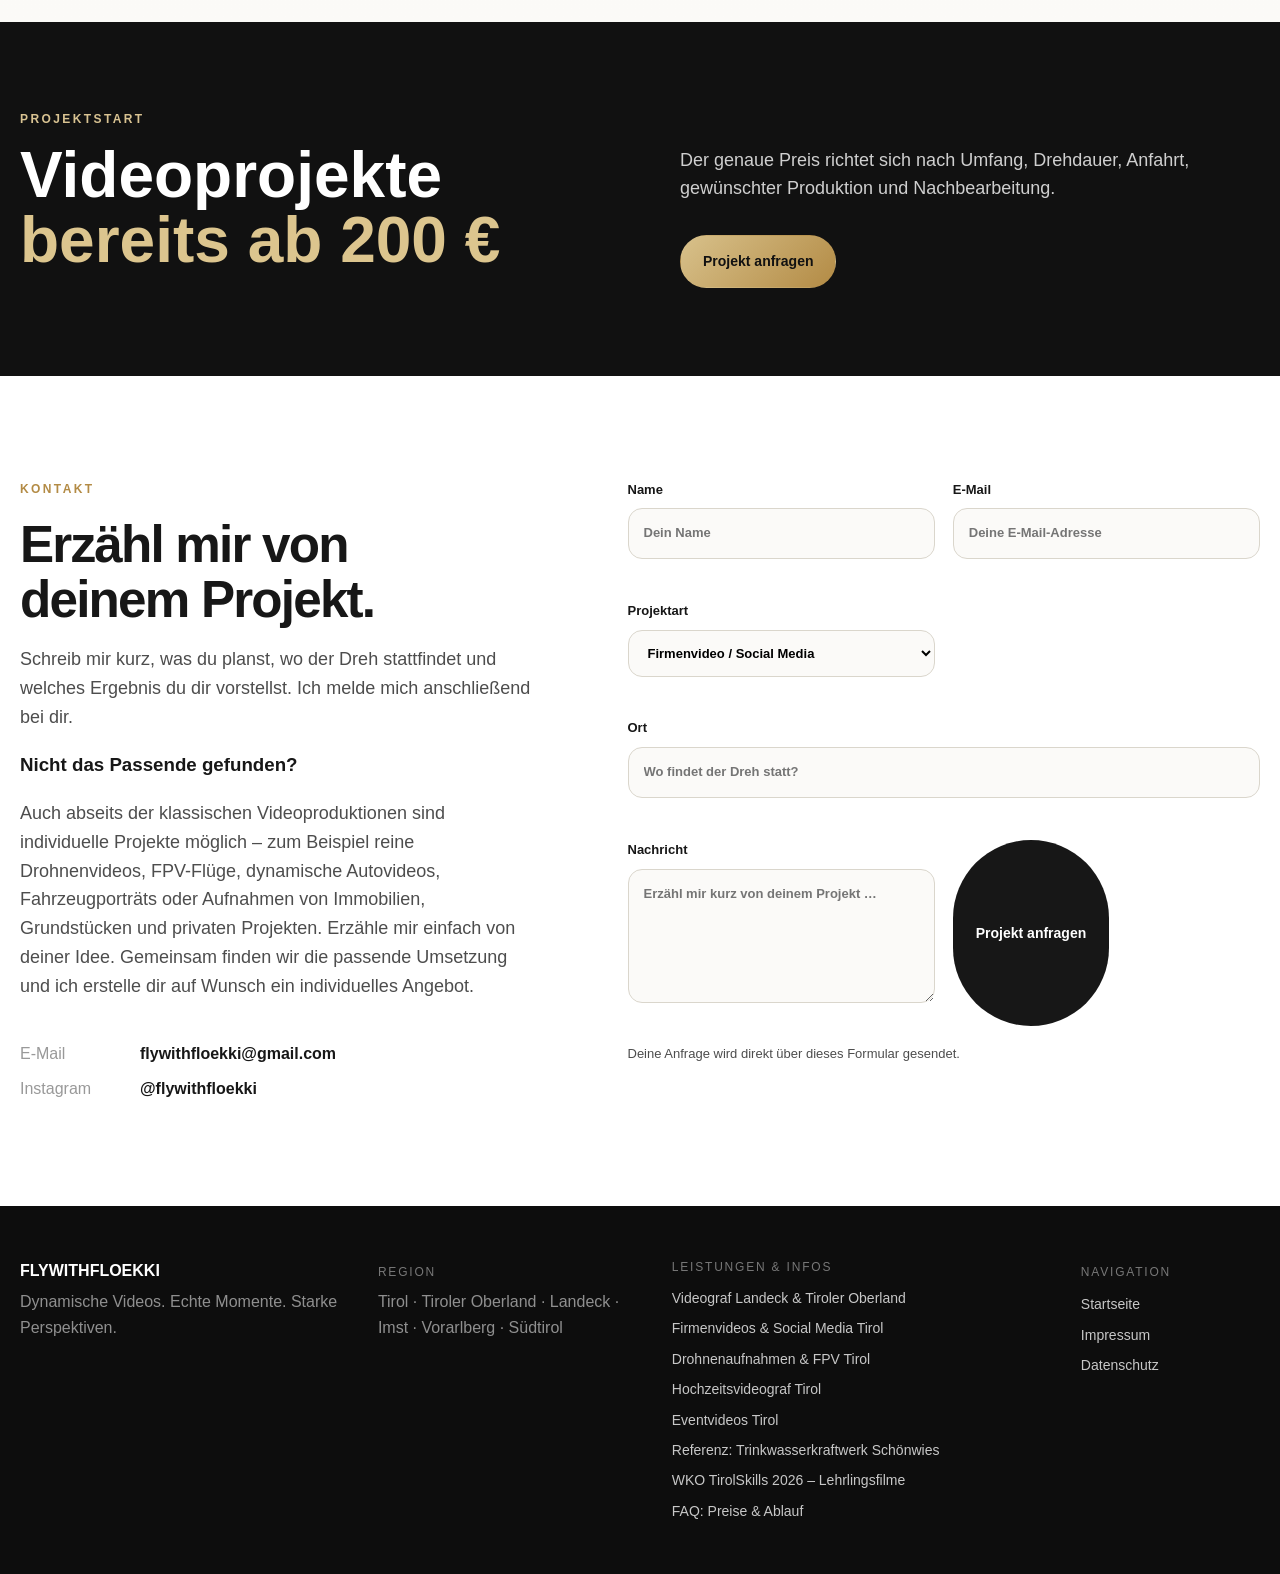
==== commit 8398b086: "Audit site copy, distinguish clients from projects, clarify Tirol-wide service area" ====
--- a/index.html
+++ b/index.html
@@ -170,7 +170,7 @@
 <a class="media-consent-link" href="datenschutz.html#externe-medien">Datenschutz</a>
 </div></div></div>
 <div class="wko-video-caption"><div><span>Lehrlingsfilm</span><h4>Luzian Bouvier</h4></div><a href="https://youtu.be/aTKbrZQgtMg" target="_blank" rel="noopener noreferrer" aria-label="Luzian Bouvier auf YouTube öffnen">YouTube ↗</a></div>
-<p class="wko-project-description"><strong>Haustechnik · Zams</strong><br>Für den Ausbildungsbetrieb Luzian Bouvier aus Zams entstand ein Porträt aus dem Bereich Haustechnik. Der Dreh auf einer Baustelle verbindet die berufliche Praxis mit der persönlichen Perspektive eines Lehrlings.</p>
+<p class="wko-project-description"><strong>Haustechnik · Zams</strong><br>Im Auftrag der WK-Bezirksstelle Landeck entstand ein Lehrlingsporträt beim Ausbildungsbetrieb Luzian Bouvier aus Zams. Der Dreh auf einer Baustelle verbindet die berufliche Praxis mit der persönlichen Perspektive eines Lehrlings.</p>
 </article>
 <article class="wko-video-card">
 <div class="video-frame">
@@ -209,7 +209,7 @@
 <a class="media-consent-link" href="datenschutz.html#externe-medien">Datenschutz</a>
 </div></div></div>
 <div class="wko-video-caption"><div><span>Lehrlingsfilm</span><h4>Sebastian Gitterle</h4></div><a href="https://youtu.be/oQ7_5jg57hc" target="_blank" rel="noopener noreferrer" aria-label="Sebastian Gitterle auf YouTube öffnen">YouTube ↗</a></div>
-<p class="wko-project-description"><strong>Raumausstattung · Landeck</strong><br>Das Lehrlingsporträt führt in die Welt von Raumausstattung und Bodenbelägen. Am Beispiel des Landecker Ausbildungsbetriebs wird eine weitere Möglichkeit der handwerklichen Berufsausbildung vorgestellt.</p>
+<p class="wko-project-description"><strong>Raumausstattung · Fließ</strong><br>Das Lehrlingsporträt führt in die Welt von Raumausstattung und Bodenbelägen. Am Beispiel des Ausbildungsbetriebs in Fließ wird eine weitere Möglichkeit der handwerklichen Berufsausbildung vorgestellt.</p>
 </article>
 <article class="wko-video-card">
 <div class="video-frame">
@@ -434,7 +434,7 @@
           <article class="card service-link-card">
             <span class="card-number">05</span>
             <h3>Videograf Landeck &amp; Tiroler Oberland</h3>
-            <p>Von Schönwies aus begleite ich regionale Projekte in Landeck, Imst und Umgebung – mit Kamera, Drohne, FPV und professionellem Videoschnitt.</p>
+            <p>Von Schönwies aus begleite ich Projekte in Landeck, Imst und ganz Tirol – mit Kamera, Drohne, FPV und professionellem Videoschnitt. Auch Drehs in Vorarlberg und Südtirol sind möglich.</p>
             <p><a class="text-link service-primary-link" href="/videograf-landeck-tiroler-oberland.html">Videoproduktion im Tiroler Oberland →</a></p>
           </article>
           <article class="card">
@@ -455,11 +455,12 @@
       <div class="container">
         <div class="section-label">Kunden & Referenzen</div>
         <h2>Kunden & Auftraggeber</h2>
-        <p class="reference-intro">Eine Auswahl aus Unternehmen, Medien, öffentlichen Projekten, Vereinen und privaten Auftraggebern, für die ich bereits produzieren durfte.</p>
-        <div class="reference-row" aria-label="Kunden und Referenzen">
-          <div class="major-client">WKO Tirol</div>
+        <p class="reference-intro">Eine Auswahl an Unternehmen, Medien, öffentlichen Auftraggebern, Vereinen und Privatpersonen, für die ich bereits produzieren durfte. Die konkreten Referenzprojekte findest du in meinem Portfolio.</p>
+        <div class="reference-row" aria-label="Kunden und Auftraggeber">
+          <div class="major-client">WK-Bezirksstelle Landeck</div>
           <div class="major-client">Tiroler Immobilien</div>
           <div class="major-client">KLAR! Landeck und Umgebung</div>
+          <div>Gemeinde Schönwies</div>
           <div>Landeck TV</div>
           <div>Oberland TV</div>
           <div>MT Reifenservice</div>
@@ -579,7 +580,7 @@
           <div class="about-copy">
             <div class="section-label">Über mich</div>
             <h2>Hi, ich bin Florian.</h2>
-            <p class="about-lead">Videograf aus dem Tiroler Oberland – offen für neue Ideen, flexibel in der Umsetzung und immer auf der Suche nach der nächsten besonderen Perspektive.</p>
+            <p class="about-lead">Videograf aus dem Tiroler Oberland, in ganz Tirol unterwegs – offen für neue Ideen, flexibel in der Umsetzung und immer auf der Suche nach der nächsten besonderen Perspektive.</p>
             <p>Vielleicht kennst du meine Arbeit unter dem Namen <strong>Fly with Flökki</strong>. Auch wenn du nach „Flywithflöki“ oder „Flywithflöcki“ gesucht hast: Hier bist du richtig. Mein offizieller Markenname ist <strong>Flywithfloekki</strong> – Videografie aus Schönwies in Tirol.</p>
             <p>Mein beruflicher Weg begann eigentlich in einem ganz anderen Bereich: Ich habe die <strong>BAfEP in Zams</strong> abgeschlossen, anschließend <strong>Sozialpädagogik in Stams</strong> studiert und arbeite hauptberuflich als Sozialpädagoge. Die Arbeit mit Menschen begleitet mich also schon lange – und genau das hilft mir auch beim Filmen. Mir ist wichtig, dass sich Menschen vor der Kamera wohlfühlen und eine Zusammenarbeit unkompliziert, persönlich und auf Augenhöhe abläuft.</p>
             <p>Meine Begeisterung fürs Filmen begann <strong>2020 mit meiner ersten Drohne</strong>. Die ersten Videos habe ich noch am Handy und auf einem alten Laptop geschnitten. Seitdem habe ich mir Schritt für Schritt neues Wissen angeeignet, mein Equipment erweitert und mich immer weiter mit Kamera, Schnitt, Drohnen- und FPV-Aufnahmen beschäftigt.</p>
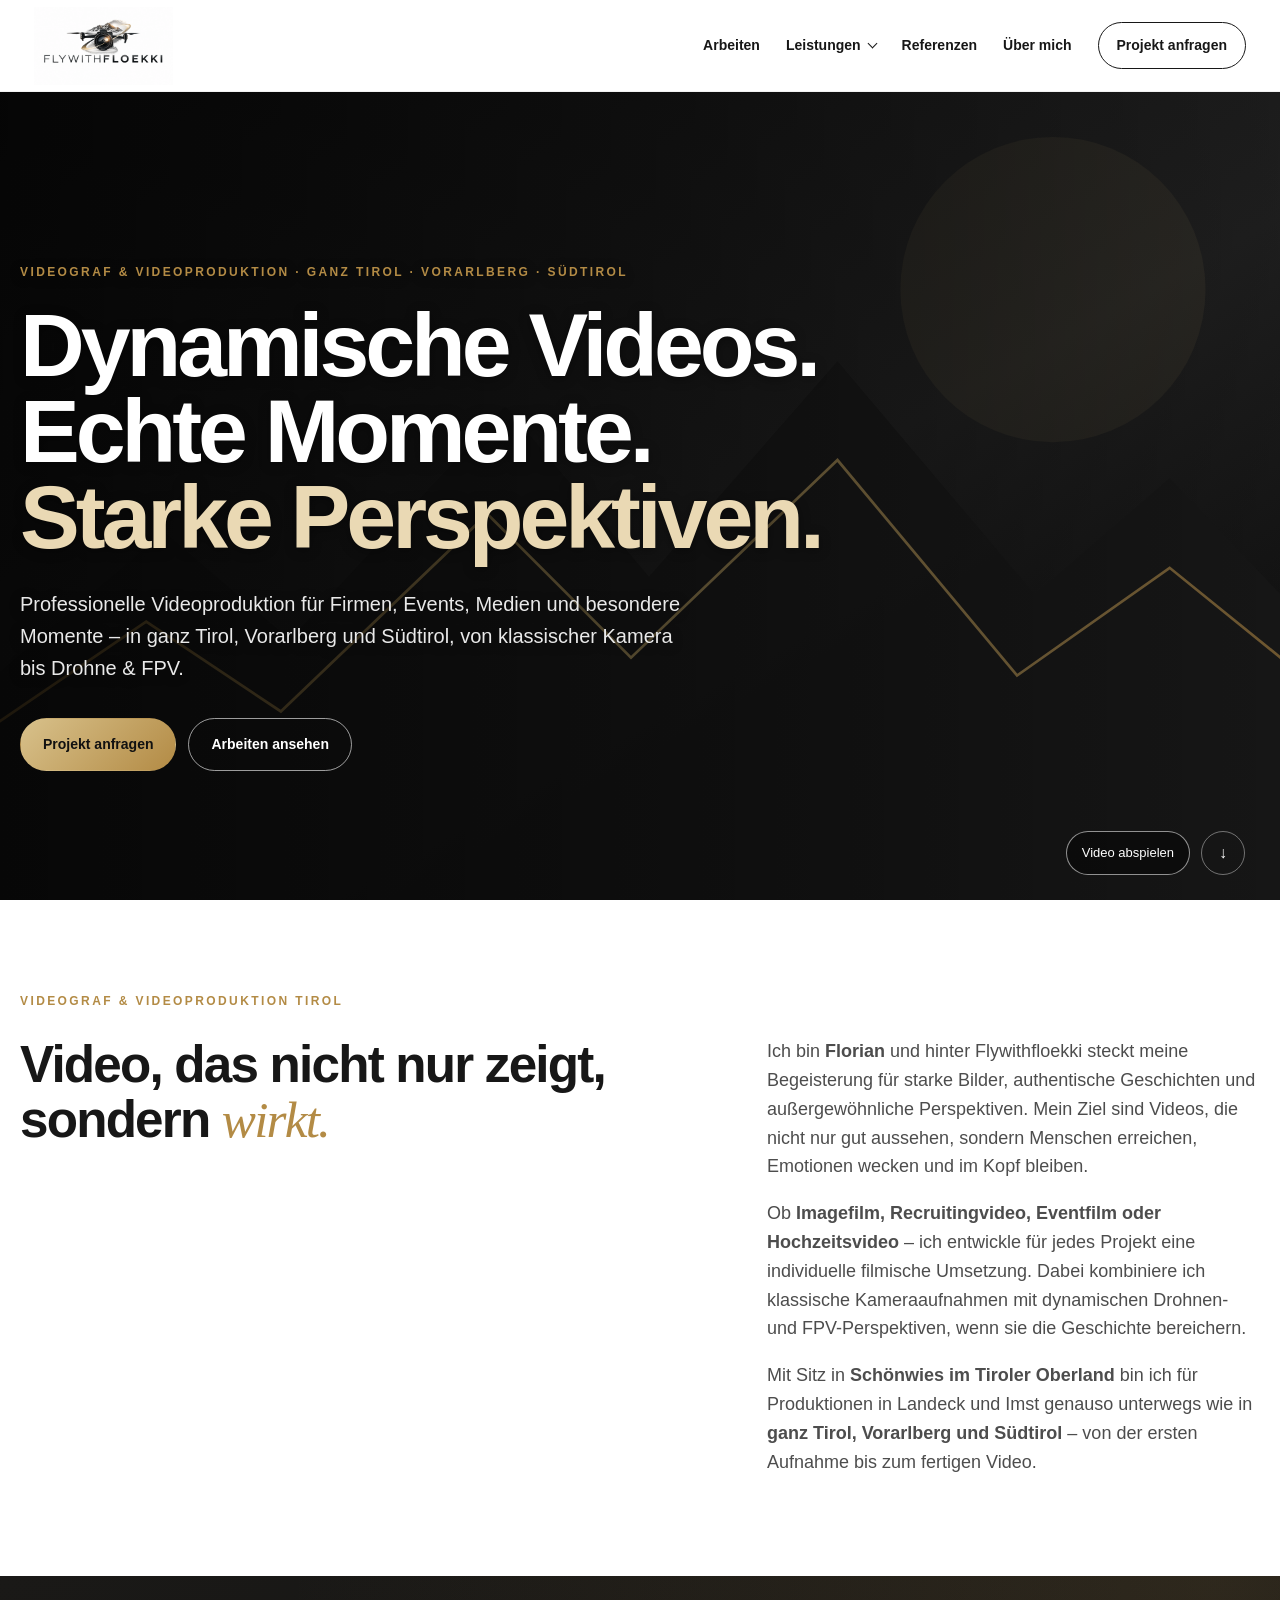
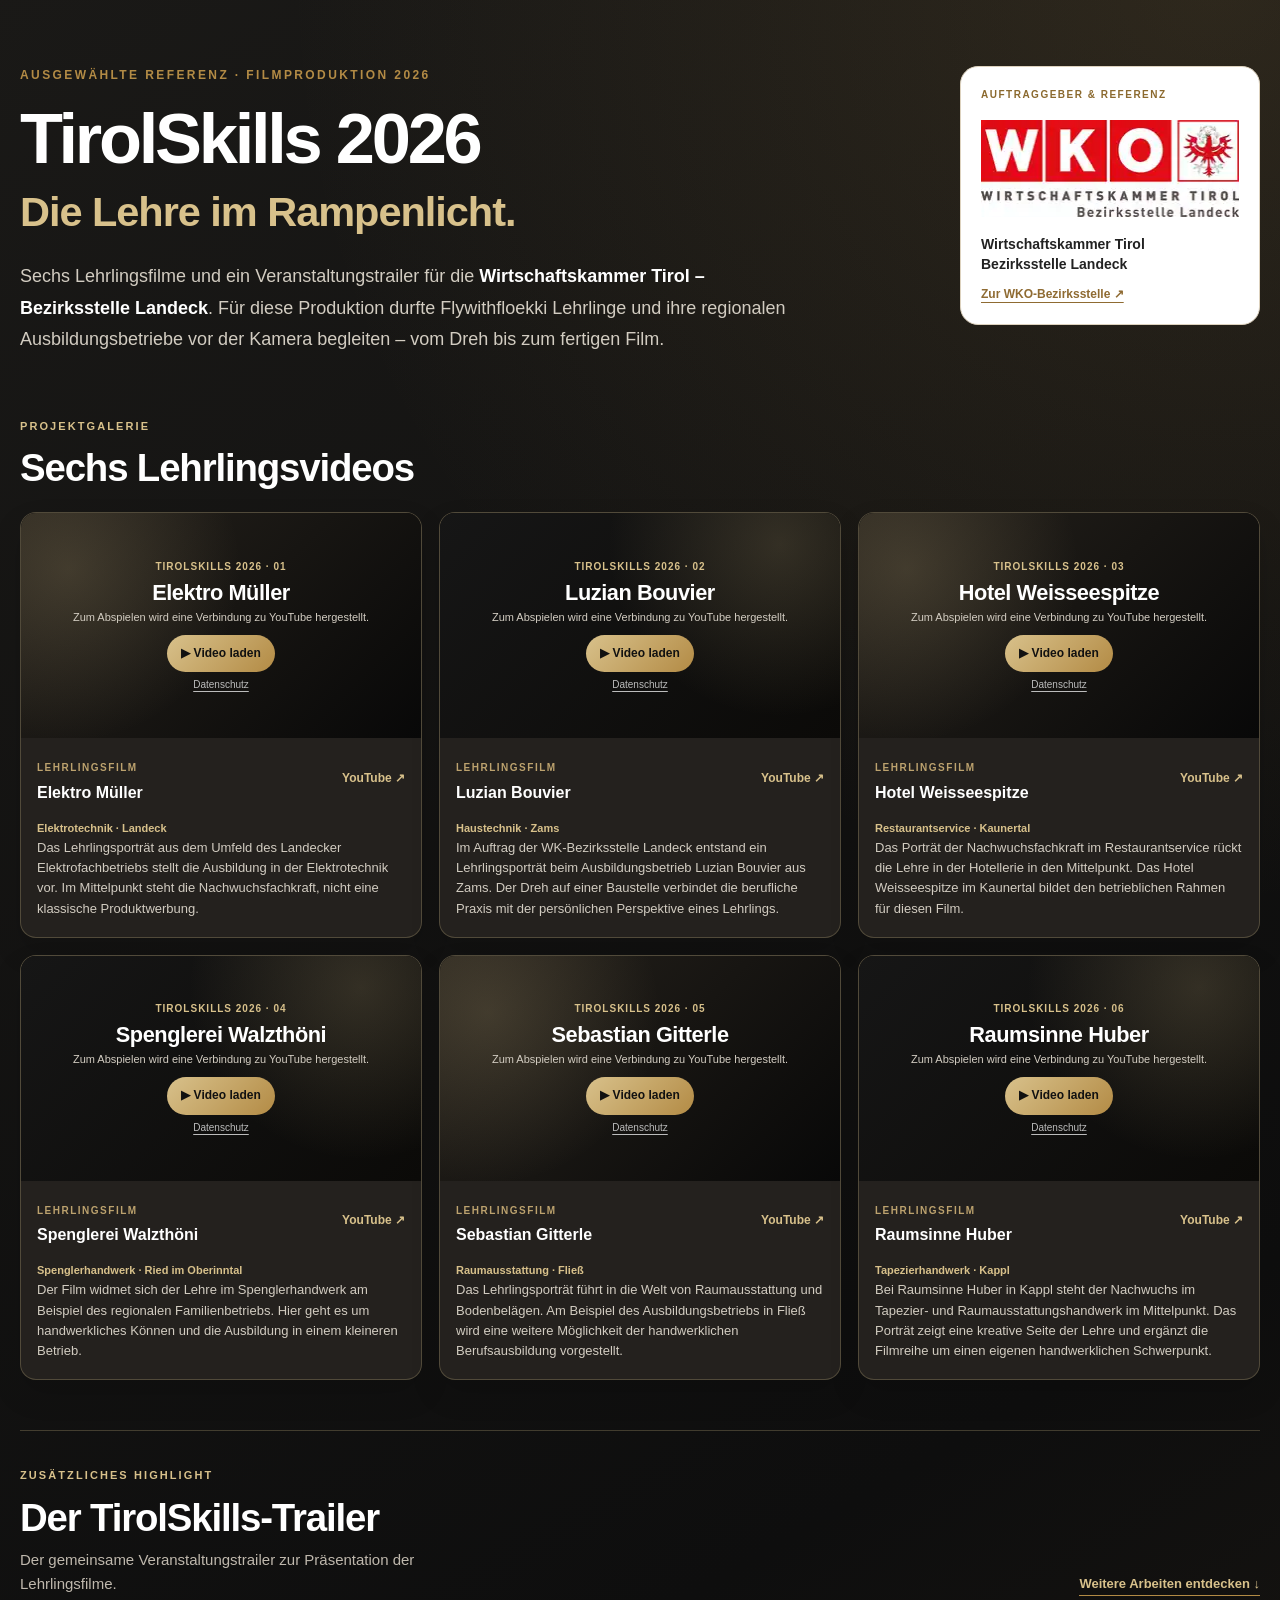
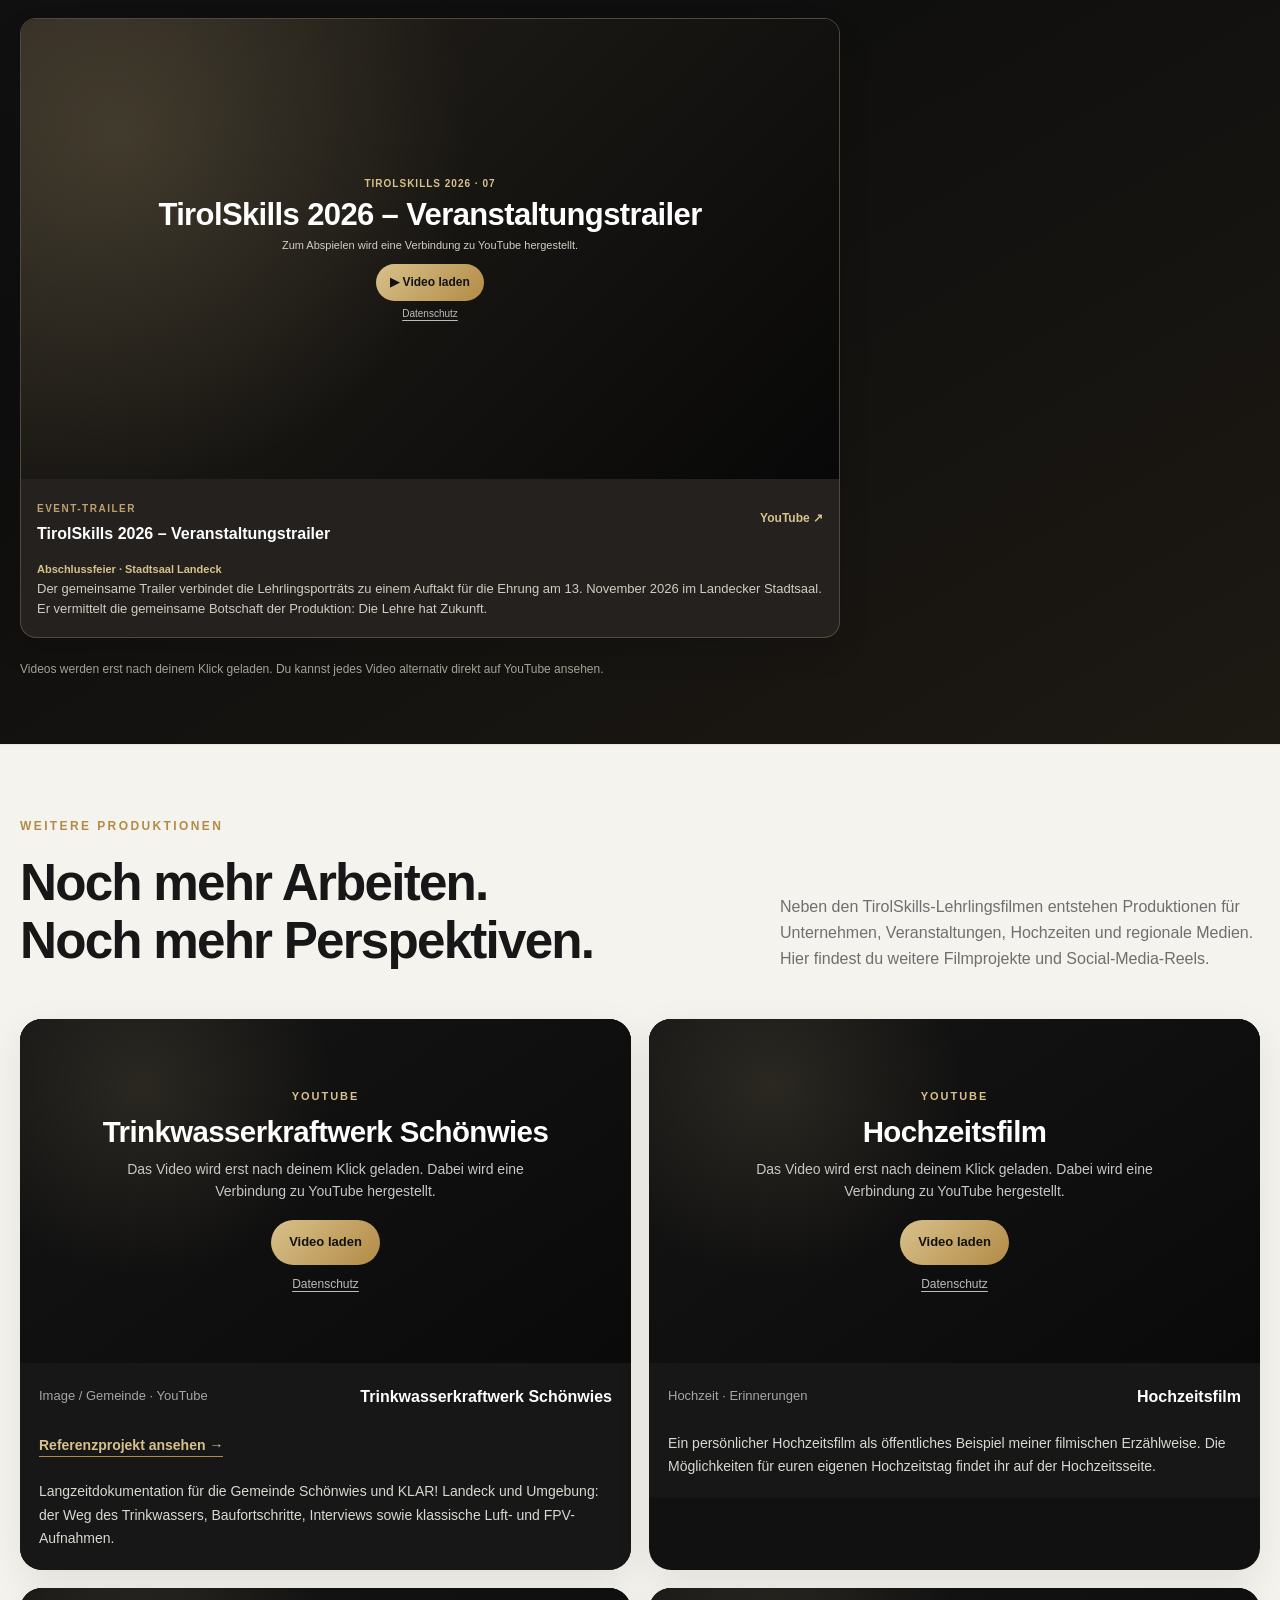
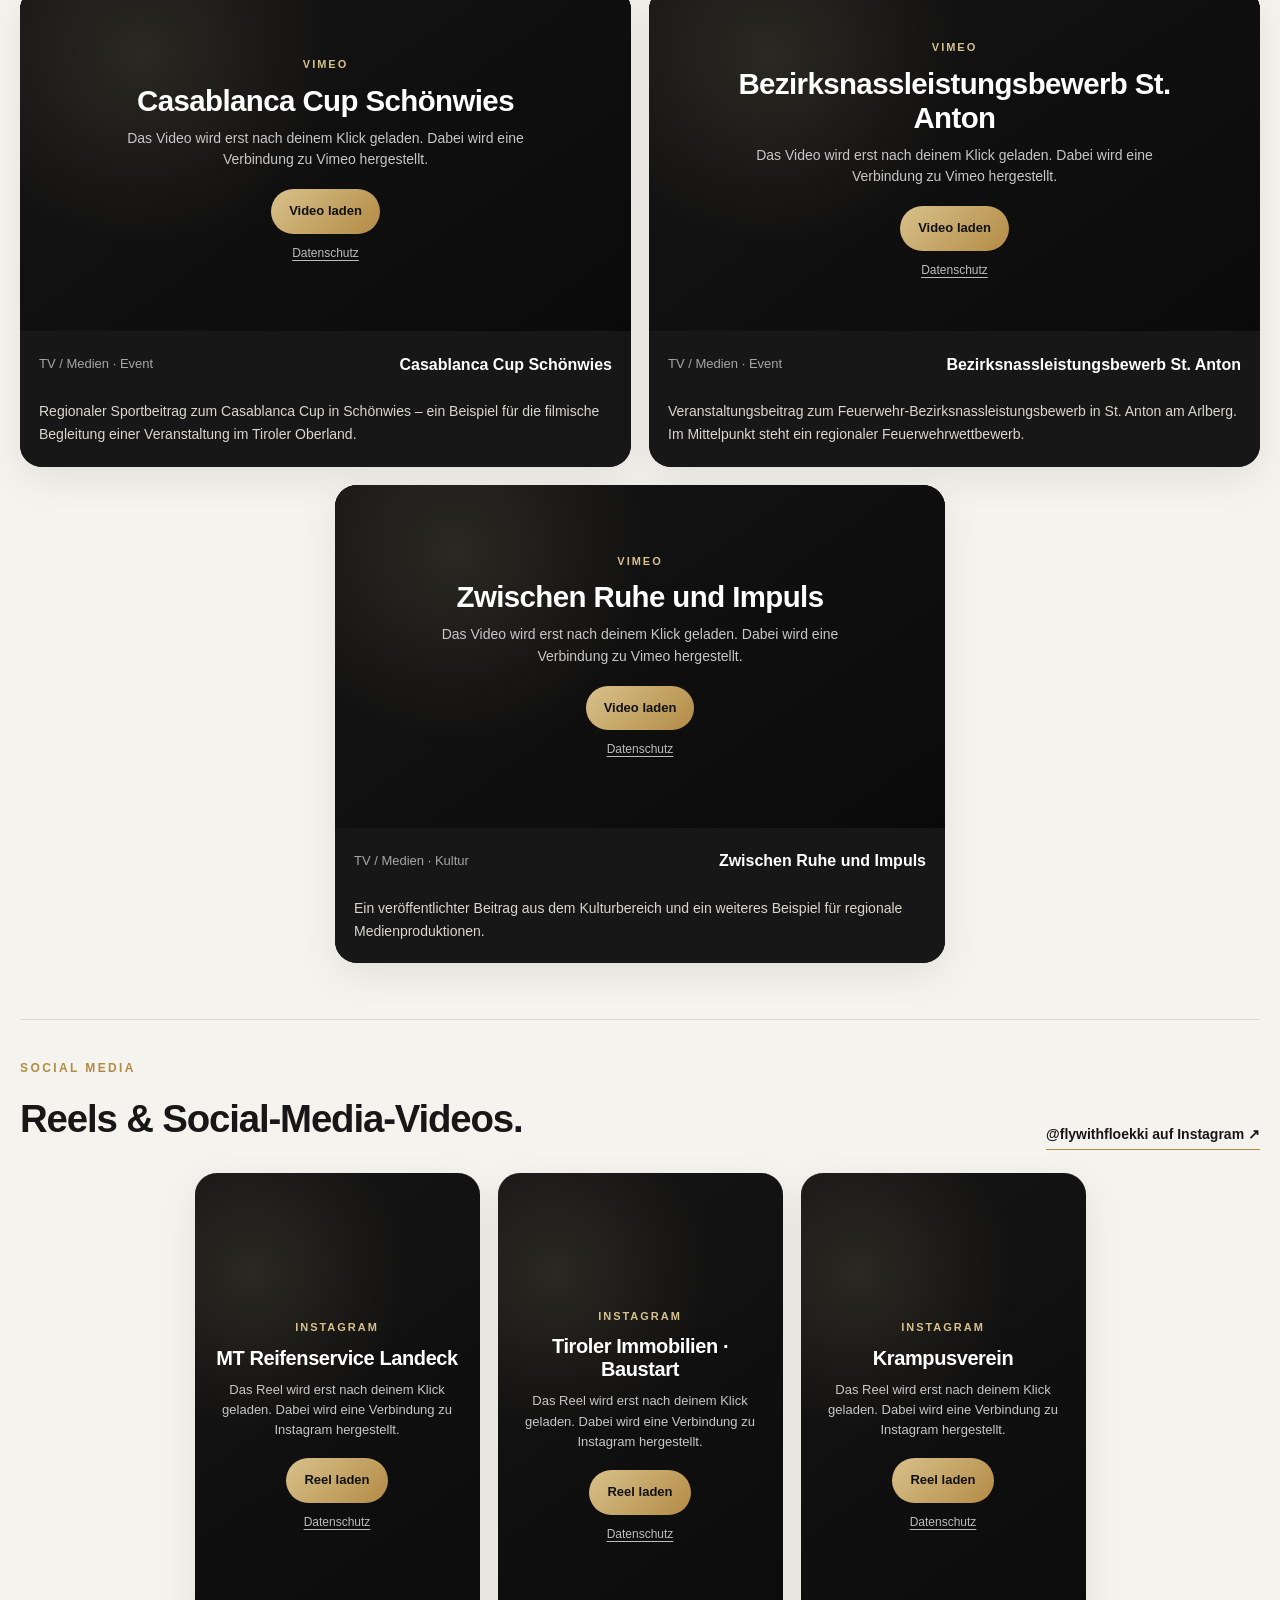
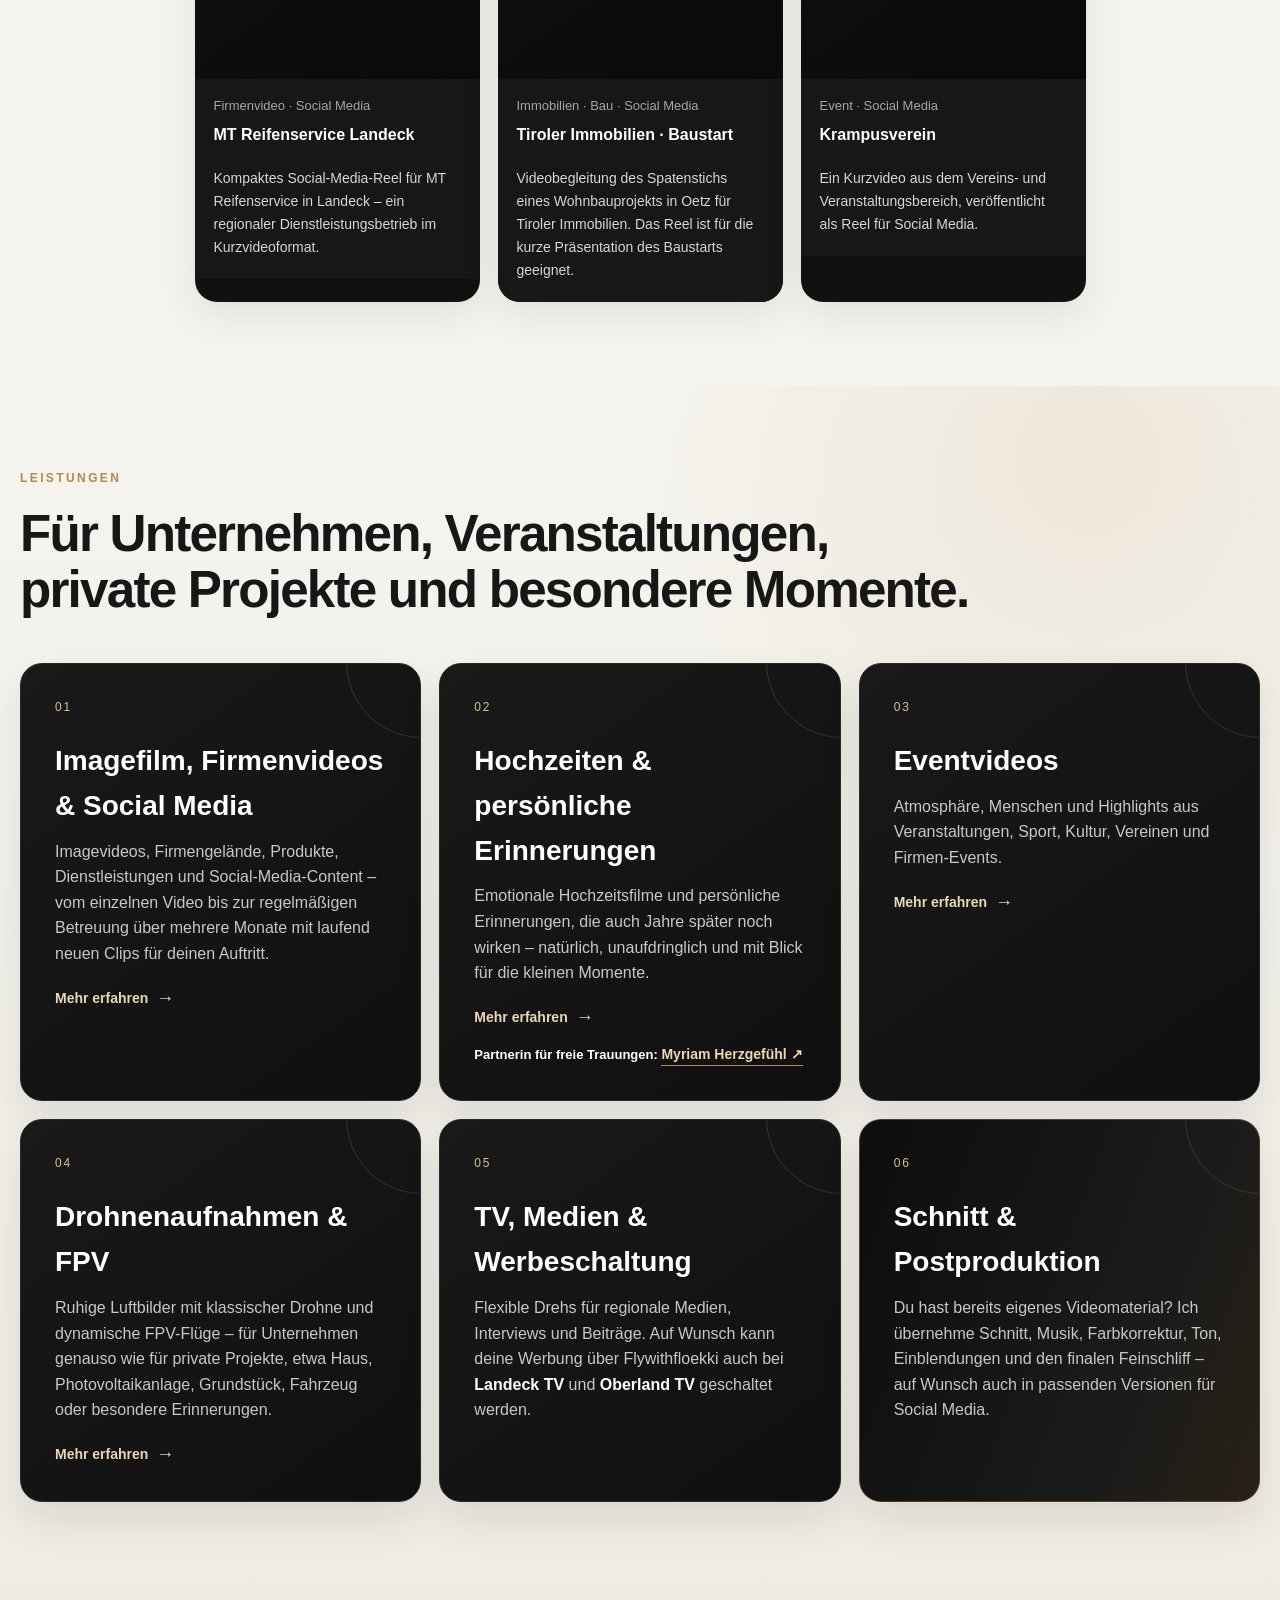
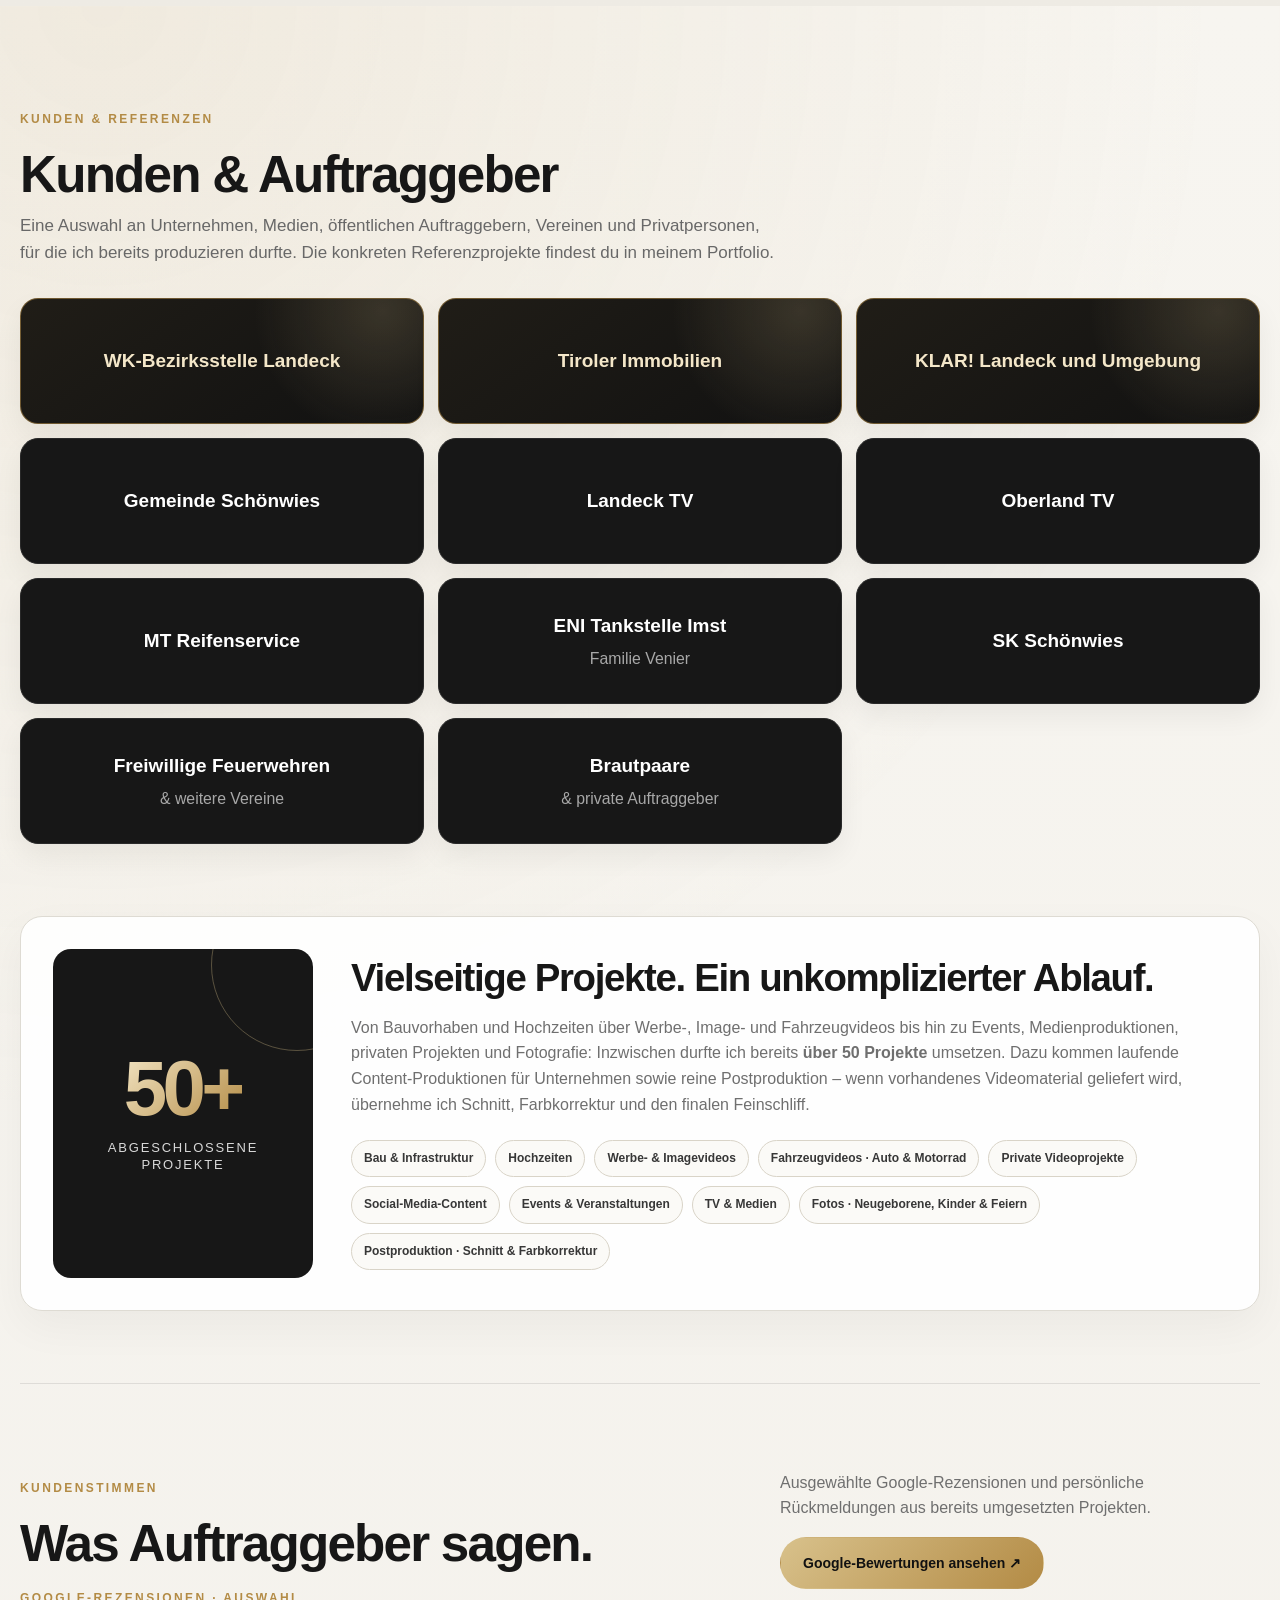
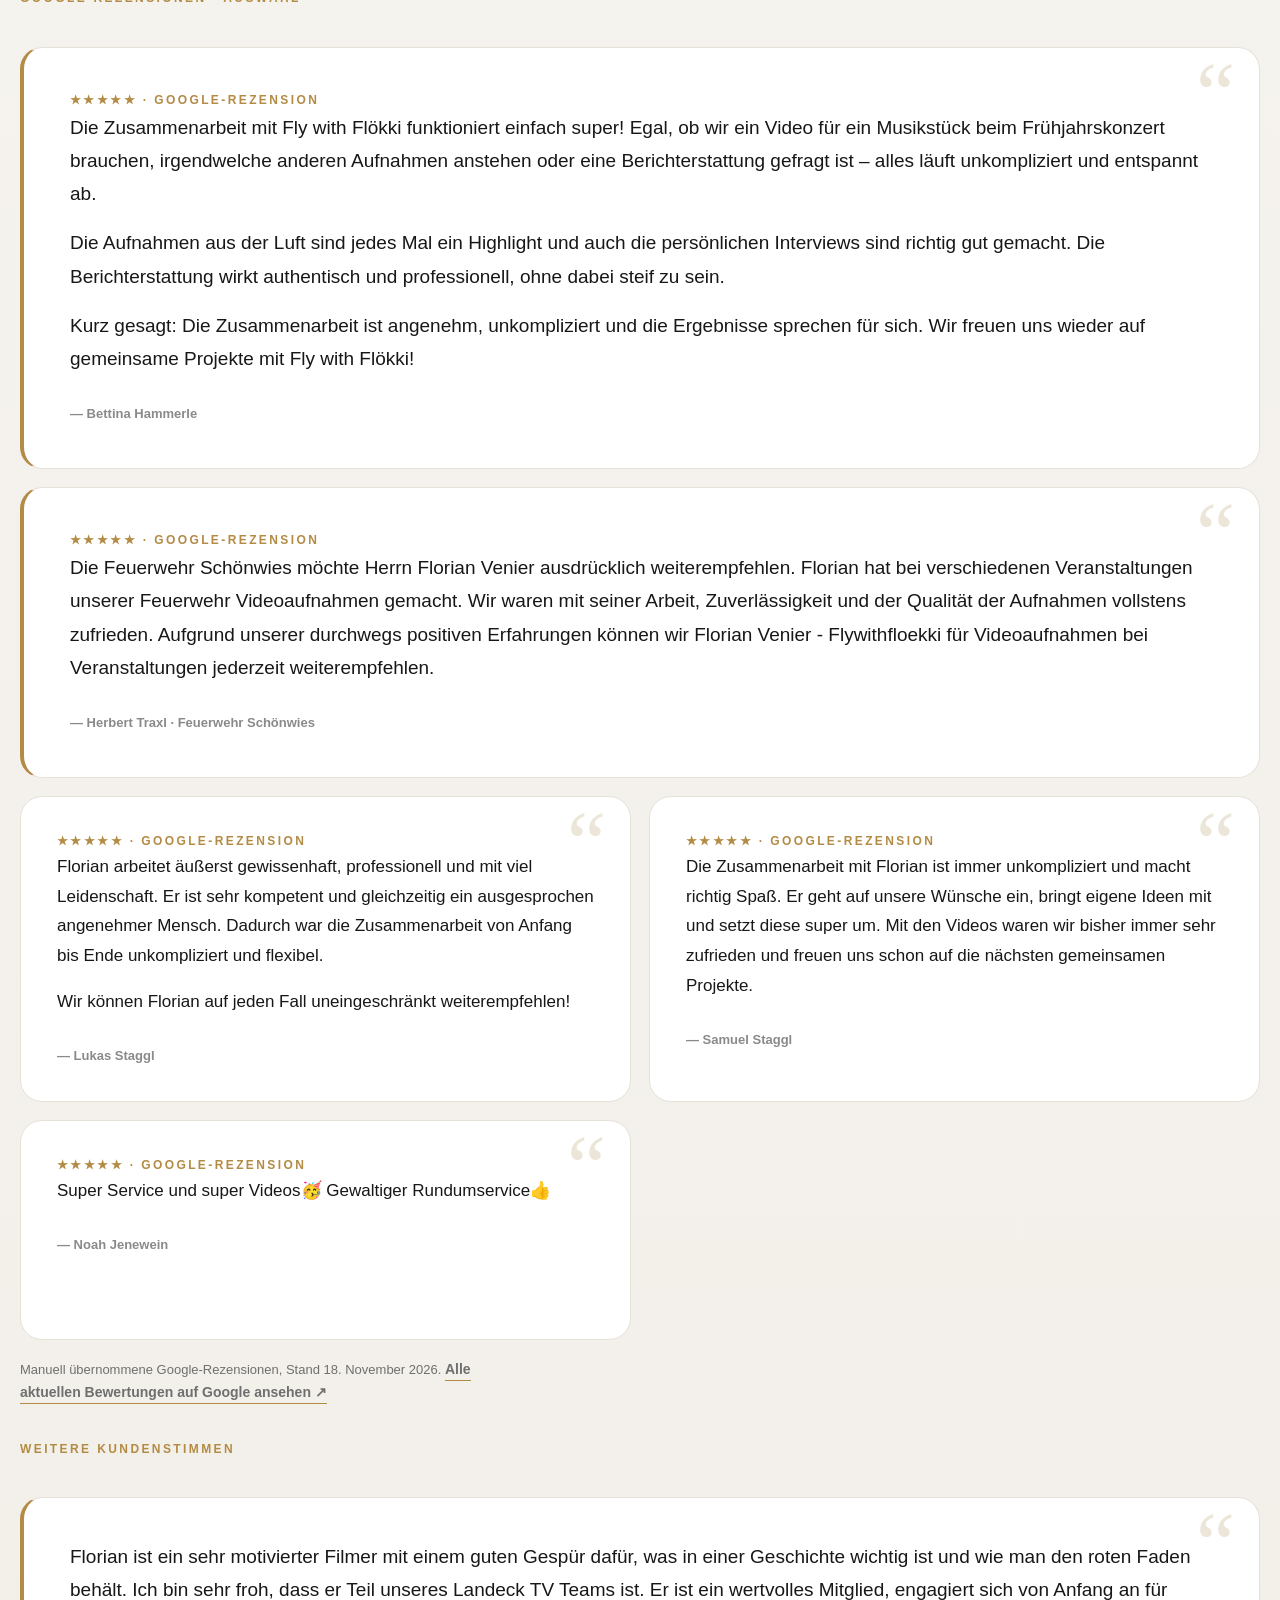
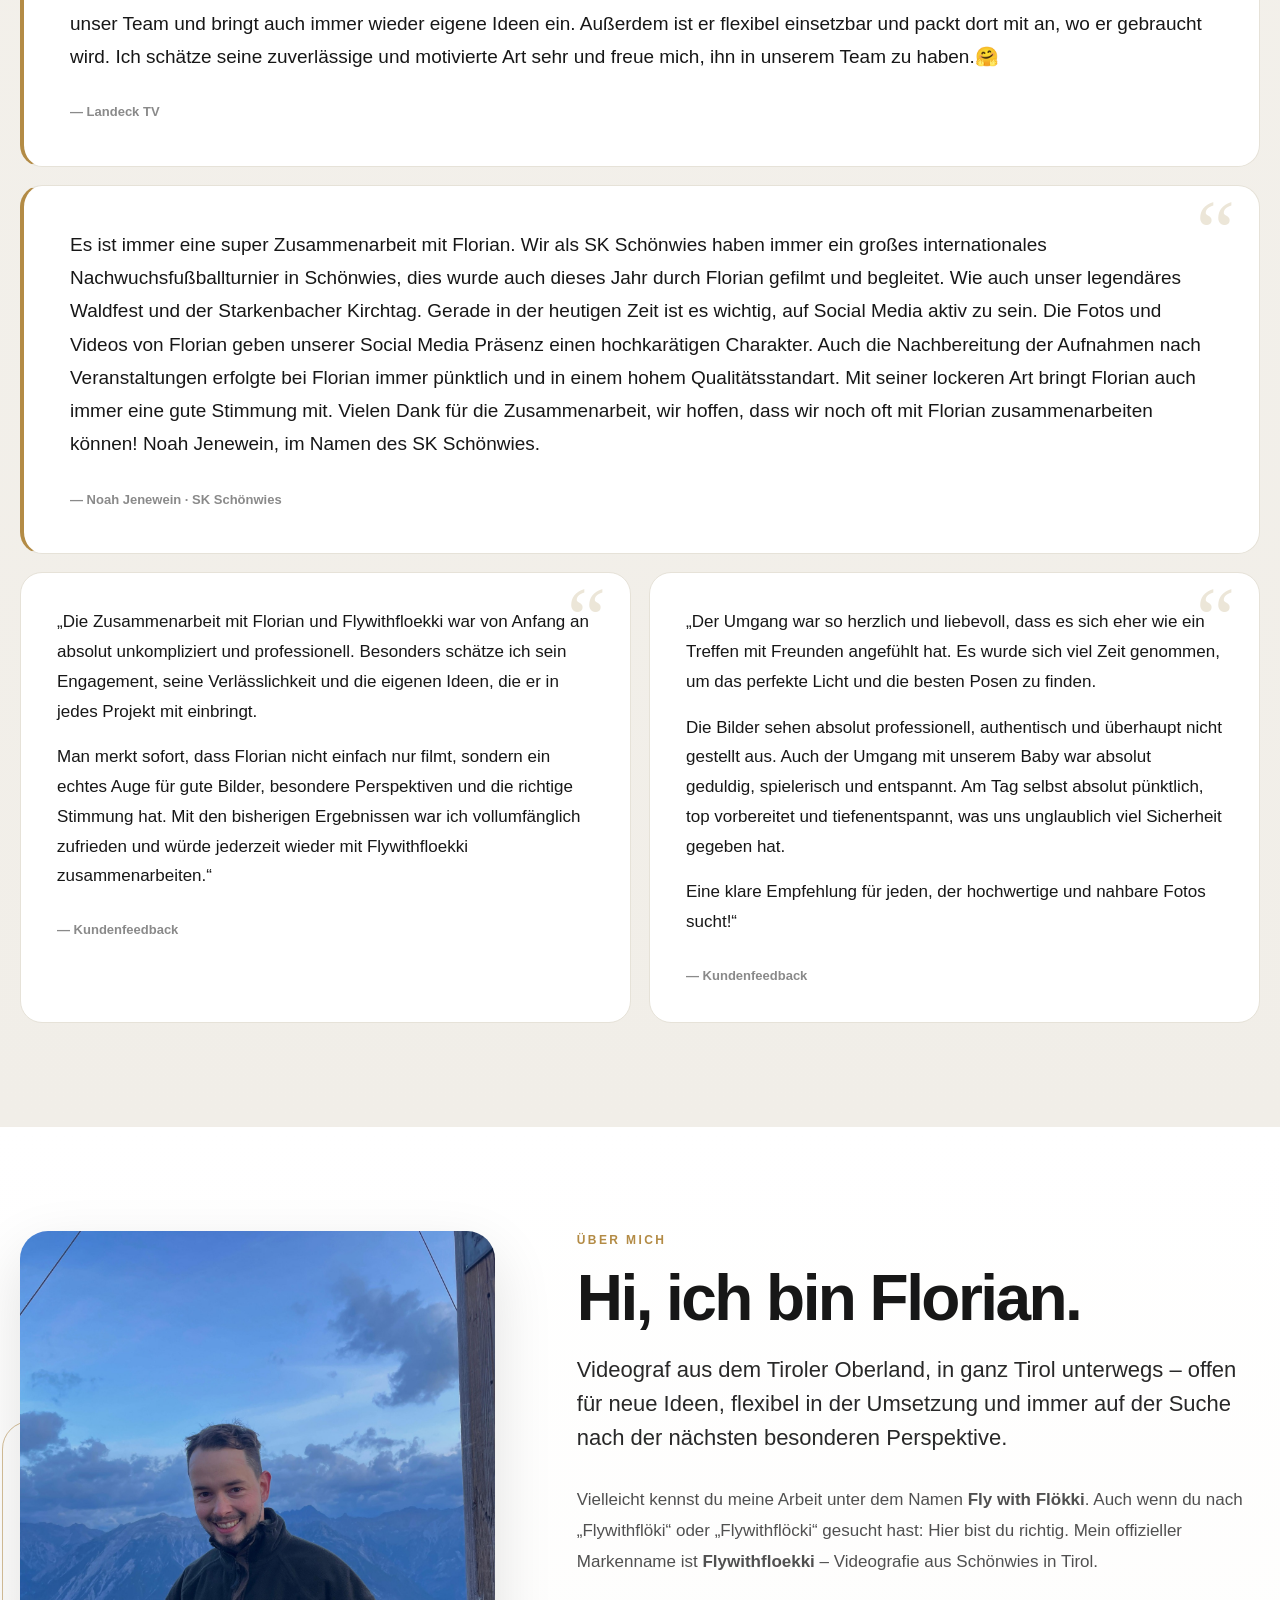
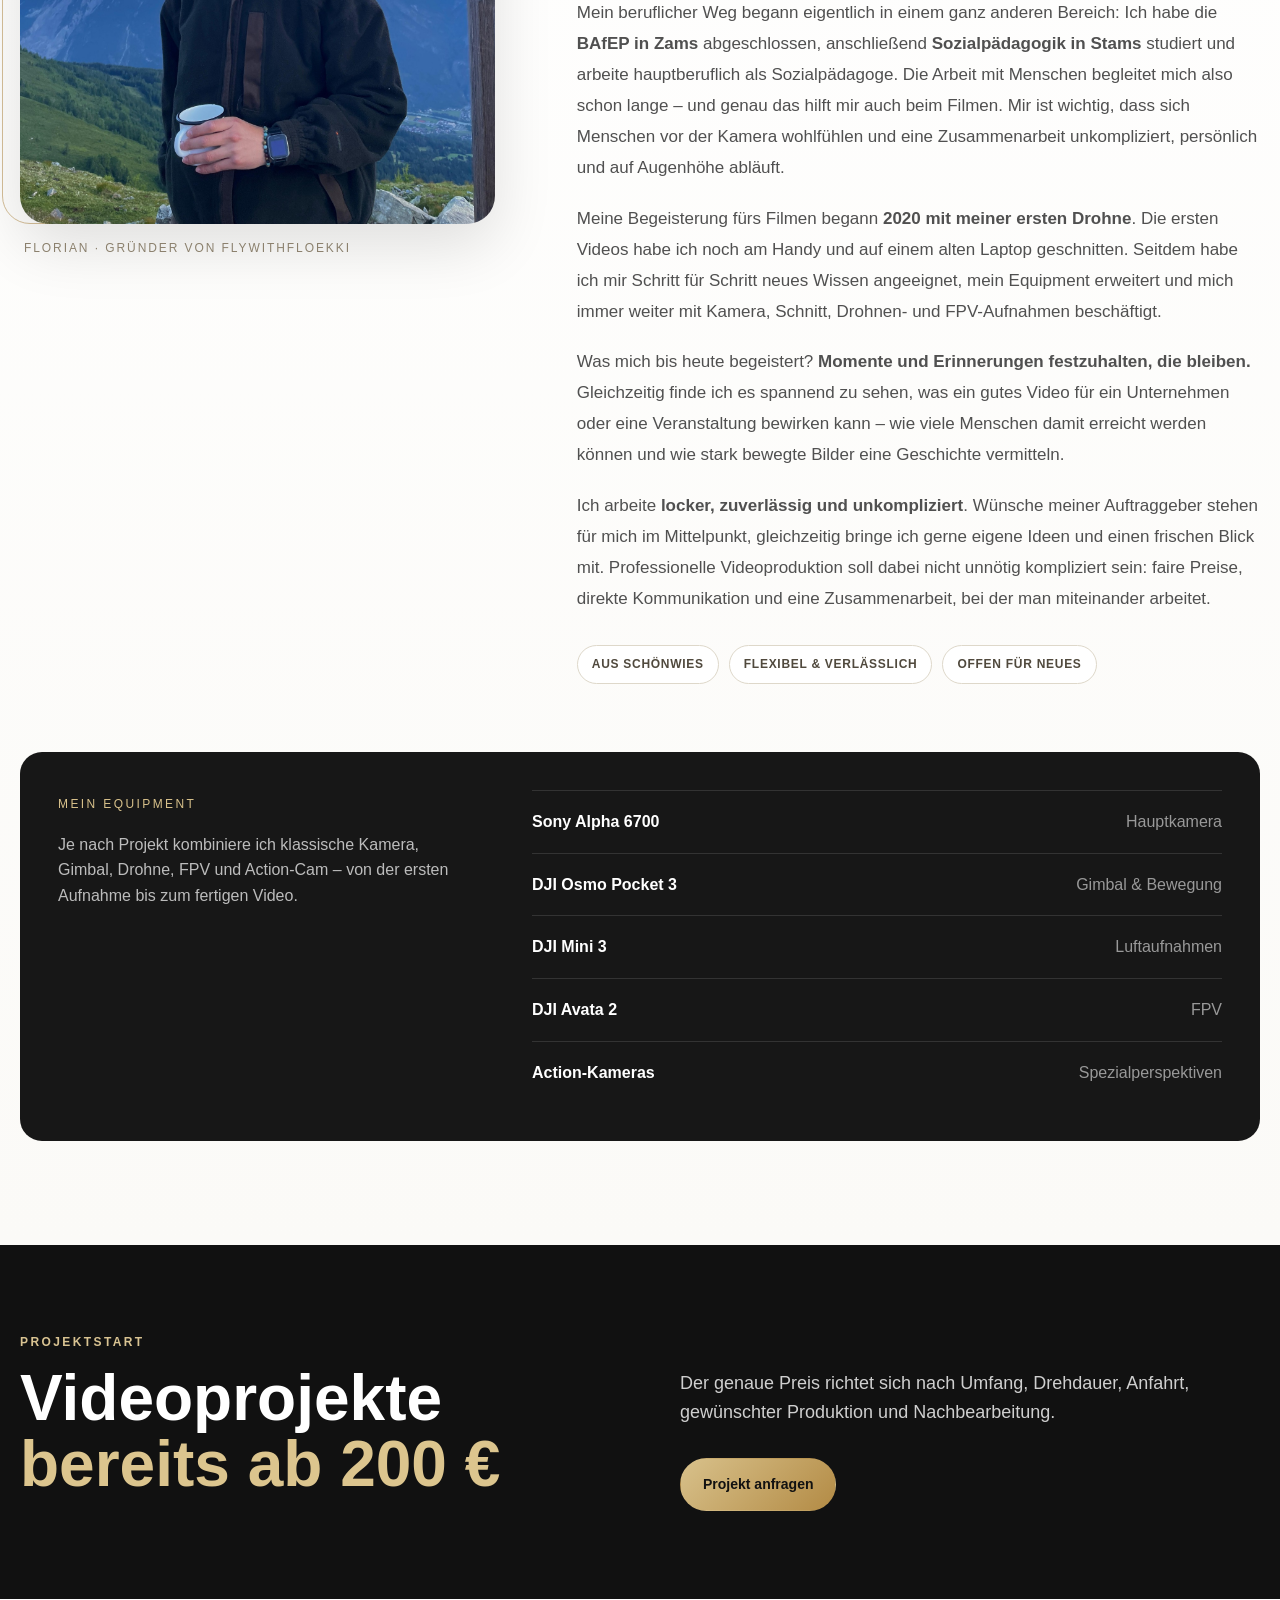
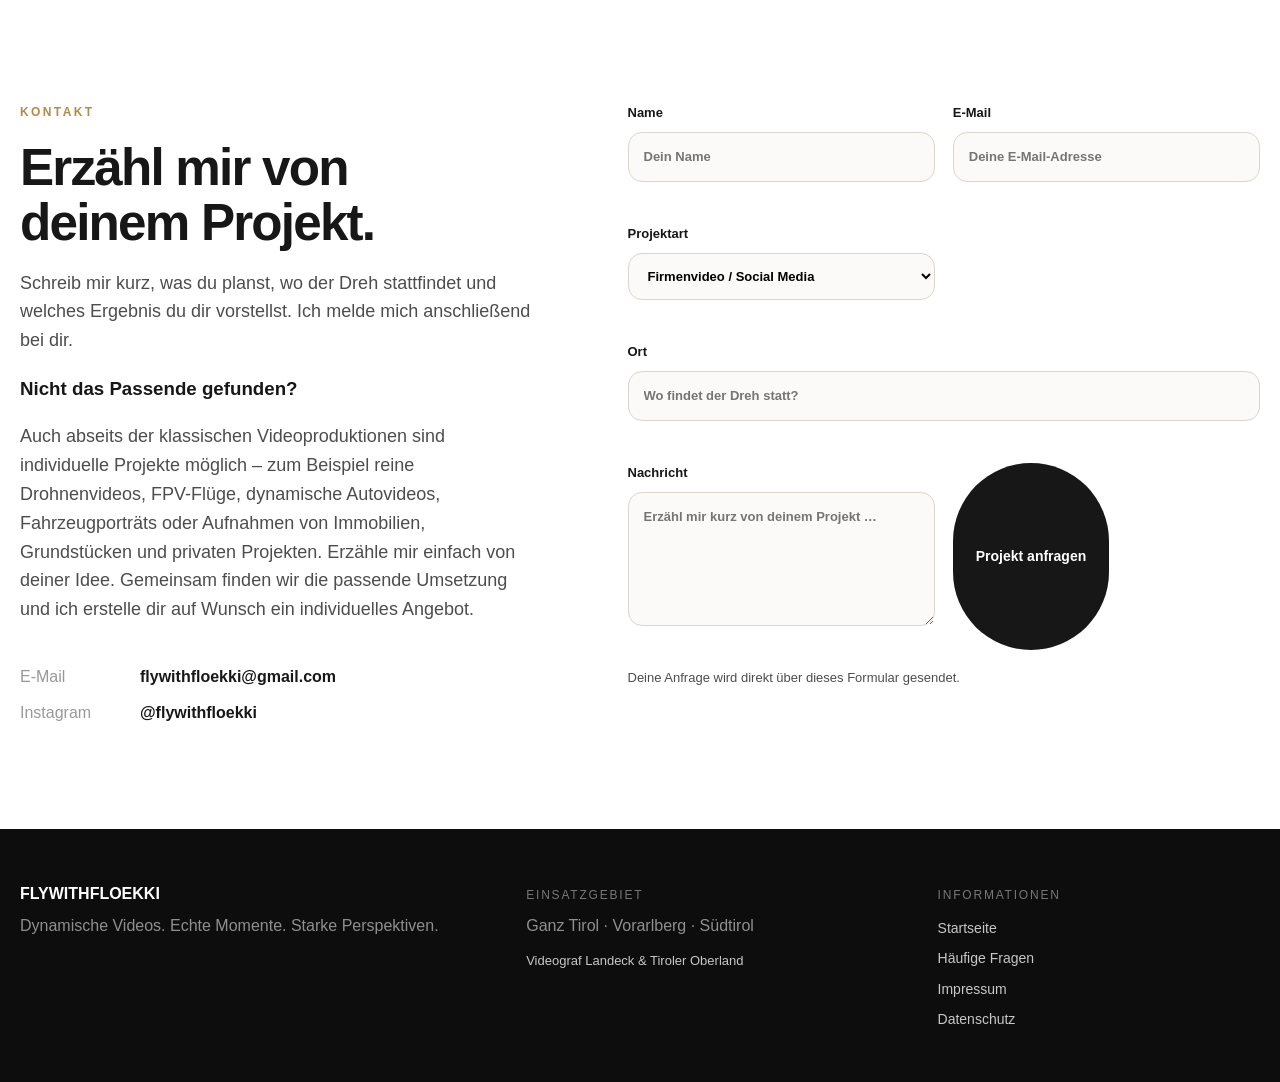
==== commit 47271ba2: "Simplify navigation, service tiles and footer" ====
--- a/index.html
+++ b/index.html
@@ -13,7 +13,7 @@
   <meta property="og:type" content="website">
   <meta property="og:url" content="https://flywithfloekki.at/">
   <meta property="og:image" content="https://flywithfloekki.at/assets/logo.png">
-  <link rel="stylesheet" href="styles.css?v=20261118-referenzen">
+  <link rel="stylesheet" href="styles.css?v=20261125-navigation">
   <script type="application/ld+json">
   {
     "@context": "https://schema.org",
@@ -83,7 +83,6 @@
           <a href="/hochzeitsvideograf-tirol.html">Hochzeitsvideos</a>
           <a href="/eventvideo-tirol.html">Eventvideos</a>
           <a href="/drohnenaufnahmen-fpv-tirol.html">Drohnenaufnahmen &amp; FPV</a>
-          <a href="/videograf-landeck-tiroler-oberland.html">Videograf Landeck &amp; Tiroler Oberland</a>
           <a href="/#individuelle-projekte">Individuelle Projekte anfragen</a>
         </div>
       </details>
@@ -120,8 +119,8 @@
           <p>Ich bin <strong>Florian</strong> und hinter Flywithfloekki steckt meine Begeisterung für starke Bilder, authentische Geschichten und außergewöhnliche Perspektiven. Mein Ziel sind Videos, die nicht nur gut aussehen, sondern Menschen erreichen, Emotionen wecken und im Kopf bleiben.</p>
           <p>Ob <strong>Imagefilm, Recruitingvideo, Eventfilm oder Hochzeitsvideo</strong> – ich entwickle für jedes Projekt eine individuelle filmische Umsetzung. Dabei kombiniere ich klassische Kameraaufnahmen mit dynamischen Drohnen- und FPV-Perspektiven, wenn sie die Geschichte bereichern.</p>
           <p>Mit Sitz in <strong>Schönwies im Tiroler Oberland</strong> bin ich für Produktionen in Landeck und Imst genauso unterwegs wie in <strong>ganz Tirol, Vorarlberg und Südtirol</strong> – von der ersten Aufnahme bis zum fertigen Video.</p>
-          <p><a class="text-link" href="videograf-landeck-tiroler-oberland.html">Videoproduktion in Landeck &amp; im Tiroler Oberland →</a></p>
-          <p><a class="text-link" href="faq.html">Häufige Fragen zu Preisen, Ablauf &amp; Leistungen →</a></p>
+          
+          
         </div>
       </div>
     </section>
@@ -288,7 +287,7 @@
               </div>
             </div>
             <div class="portfolio-meta"><span>Hochzeit · Erinnerungen</span><strong>Hochzeitsfilm</strong></div>
-          <p class="project-video-description">Ein persönlicher Hochzeitsfilm als öffentliches Beispiel meiner filmischen Erzählweise. Die Möglichkeiten für euren eigenen Hochzeitstag findet ihr auf der Hochzeitsseite.<br><a class="text-link" href="/hochzeitsvideograf-tirol.html">Hochzeitsfilme und Pakete →</a></p>
+          <p class="project-video-description">Ein persönlicher Hochzeitsfilm als öffentliches Beispiel meiner filmischen Erzählweise. Die Möglichkeiten für euren eigenen Hochzeitstag findet ihr auf der Hochzeitsseite.</p>
           </article>
 
           <article id="referenz-casablanca" class="portfolio-card">
@@ -304,7 +303,7 @@
               </div>
             </div>
             <div class="portfolio-meta"><span>TV / Medien · Event</span><strong>Casablanca Cup Schönwies</strong></div>
-          <p class="project-video-description">Regionaler Sportbeitrag zum Casablanca Cup in Schönwies – ein Beispiel für die filmische Begleitung einer Veranstaltung im Tiroler Oberland.<br><a class="text-link" href="/eventvideo-tirol.html">Eventvideografie →</a></p>
+          <p class="project-video-description">Regionaler Sportbeitrag zum Casablanca Cup in Schönwies – ein Beispiel für die filmische Begleitung einer Veranstaltung im Tiroler Oberland.</p>
           </article>
 
           <article id="referenz-feuerwehr" class="portfolio-card">
@@ -320,7 +319,7 @@
               </div>
             </div>
             <div class="portfolio-meta"><span>TV / Medien · Event</span><strong>Bezirksnassleistungsbewerb St. Anton</strong></div>
-          <p class="project-video-description">Veranstaltungsbeitrag zum Feuerwehr-Bezirksnassleistungsbewerb in St. Anton am Arlberg. Im Mittelpunkt steht ein regionaler Feuerwehrwettbewerb.<br><a class="text-link" href="/eventvideo-tirol.html">Veranstaltungsfilme →</a></p>
+          <p class="project-video-description">Veranstaltungsbeitrag zum Feuerwehr-Bezirksnassleistungsbewerb in St. Anton am Arlberg. Im Mittelpunkt steht ein regionaler Feuerwehrwettbewerb.</p>
           </article>
 
           <article id="referenz-kultur" class="portfolio-card featured-video">
@@ -362,7 +361,7 @@
               </div>
             </div>
             <div class="portfolio-meta"><span>Firmenvideo · Social Media</span><strong>MT Reifenservice Landeck</strong></div>
-          <p class="project-video-description">Kompaktes Social-Media-Reel für MT Reifenservice in Landeck – ein regionaler Dienstleistungsbetrieb im Kurzvideoformat.<br><a class="text-link" href="/firmenvideo-social-media-tirol.html">Firmenvideos &amp; Reels →</a></p>
+          <p class="project-video-description">Kompaktes Social-Media-Reel für MT Reifenservice in Landeck – ein regionaler Dienstleistungsbetrieb im Kurzvideoformat.</p>
           </article>
           <article id="referenz-baustart" class="portfolio-card reel-card">
             <div class="video-frame vertical">
@@ -410,40 +409,35 @@
             <span class="card-number">01</span>
             <h3>Imagefilm, Firmenvideos &amp; Social Media</h3>
             <p>Imagevideos, Firmengelände, Produkte, Dienstleistungen und Social-Media-Content – vom einzelnen Video bis zur regelmäßigen Betreuung über mehrere Monate mit laufend neuen Clips für deinen Auftritt.</p>
-            <p><a class="text-link service-primary-link" href="/firmenvideo-social-media-tirol.html">Imagefilm &amp; Firmenvideos in Tirol →</a></p>
+            <p><a class="service-primary-link" href="/firmenvideo-social-media-tirol.html" aria-label="Mehr erfahren: Imagefilme und Firmenvideos">Mehr erfahren <span aria-hidden="true">→</span></a></p>
           </article>
           <article class="card service-link-card">
             <span class="card-number">02</span>
             <h3>Hochzeiten & persönliche Erinnerungen</h3>
             <p>Emotionale Hochzeitsfilme und persönliche Erinnerungen, die auch Jahre später noch wirken – natürlich, unaufdringlich und mit Blick für die kleinen Momente.</p>
-            <p><a class="text-link service-primary-link" href="/hochzeitsvideograf-tirol.html">Hochzeitsvideos in Tirol – Pakete &amp; Ablauf →</a></p>
+            <p><a class="service-primary-link" href="/hochzeitsvideograf-tirol.html" aria-label="Mehr erfahren: Hochzeitsvideos">Mehr erfahren <span aria-hidden="true">→</span></a></p>
             <p class="service-partner"><strong>Partnerin für freie Trauungen:</strong> <a class="text-link" href="https://xn--myriam-herzgefhl-wzb.at/" target="_blank" rel="noopener">Myriam Herzgefühl ↗</a></p>
           </article>
           <article class="card service-link-card">
             <span class="card-number">03</span>
             <h3>Eventvideos</h3>
             <p>Atmosphäre, Menschen und Highlights aus Veranstaltungen, Sport, Kultur, Vereinen und Firmen-Events.</p>
-            <p><a class="text-link service-primary-link" href="/eventvideo-tirol.html">Eventvideos in Tirol – Beispiele &amp; Ablauf →</a></p>
+            <p><a class="service-primary-link" href="/eventvideo-tirol.html" aria-label="Mehr erfahren: Eventvideos">Mehr erfahren <span aria-hidden="true">→</span></a></p>
           </article>
           <article class="card service-link-card">
             <span class="card-number">04</span>
             <h3>Drohnenaufnahmen & FPV</h3>
             <p>Ruhige Luftbilder mit klassischer Drohne und dynamische FPV-Flüge – für Unternehmen genauso wie für private Projekte, etwa Haus, Photovoltaikanlage, Grundstück, Fahrzeug oder besondere Erinnerungen.</p>
-            <p><a class="text-link service-primary-link" href="/drohnenaufnahmen-fpv-tirol.html">Drohnenaufnahmen &amp; FPV in Tirol →</a></p>
-          </article>
-          <article class="card service-link-card">
+            <p><a class="service-primary-link" href="/drohnenaufnahmen-fpv-tirol.html" aria-label="Mehr erfahren: Drohnenaufnahmen und FPV">Mehr erfahren <span aria-hidden="true">→</span></a></p>
+          </article>
+          
+          <article class="card">
             <span class="card-number">05</span>
-            <h3>Videograf Landeck &amp; Tiroler Oberland</h3>
-            <p>Von Schönwies aus begleite ich Projekte in Landeck, Imst und ganz Tirol – mit Kamera, Drohne, FPV und professionellem Videoschnitt. Auch Drehs in Vorarlberg und Südtirol sind möglich.</p>
-            <p><a class="text-link service-primary-link" href="/videograf-landeck-tiroler-oberland.html">Videoproduktion im Tiroler Oberland →</a></p>
-          </article>
-          <article class="card">
-            <span class="card-number">06</span>
             <h3>TV, Medien & Werbeschaltung</h3>
             <p>Flexible Drehs für regionale Medien, Interviews und Beiträge. Auf Wunsch kann deine Werbung über Flywithfloekki auch bei <strong>Landeck TV</strong> und <strong>Oberland TV</strong> geschaltet werden.</p>
           </article>
           <article class="card dark-card">
-            <span class="card-number">07</span>
+            <span class="card-number">06</span>
             <h3>Schnitt & Postproduktion</h3>
             <p>Du hast bereits eigenes Videomaterial? Ich übernehme Schnitt, Musik, Farbkorrektur, Ton, Einblendungen und den finalen Feinschliff – auf Wunsch auch in passenden Versionen für Social Media.</p>
           </article>
@@ -658,28 +652,16 @@
       </div>
 
       <div>
-        <span>Region</span>
-        <p>Tirol · Tiroler Oberland · Landeck · Imst · Vorarlberg · Südtirol</p>
-      </div>
-
-      <nav class="footer-seo" aria-label="Leistungen und Informationen">
-        <span>Leistungen & Infos</span>
-        <div class="footer-seo-links">
-          <a href="/videograf-landeck-tiroler-oberland.html">Videograf Landeck & Tiroler Oberland</a>
-          <a href="/firmenvideo-social-media-tirol.html">Firmenvideos & Social Media Tirol</a>
-          <a href="/drohnenaufnahmen-fpv-tirol.html">Drohnenaufnahmen & FPV Tirol</a>
-          <a href="/hochzeitsvideograf-tirol.html">Hochzeitsvideograf Tirol</a>
-          <a href="/eventvideo-tirol.html">Eventvideos Tirol</a>
-          <a href="/trinkwasserkraftwerk-schoenwies-videoproduktion.html">Referenz: Trinkwasserkraftwerk Schönwies</a>
-          <a href="/#wko-tirolskills">WKO TirolSkills 2026 – Lehrlingsfilme</a>
-          <a href="/faq.html">FAQ: Preise & Ablauf</a>
-        </div>
-      </nav>
+        <span>Einsatzgebiet</span>
+        <p>Ganz Tirol · Vorarlberg · Südtirol</p>
+        <a class="footer-region-link" href="/videograf-landeck-tiroler-oberland.html">Videograf Landeck &amp; Tiroler Oberland</a>
+      </div>
 
       <div>
-        <span>Navigation</span>
+        <span>Informationen</span>
         <div class="footer-links">
           <a href="/">Startseite</a>
+          <a href="/faq.html">Häufige Fragen</a>
           <a href="/impressum.html">Impressum</a>
           <a href="/datenschutz.html">Datenschutz</a>
         </div>
--- a/styles.css
+++ b/styles.css
@@ -278,3 +278,17 @@
 .portfolio-card .project-video-description,#portfolio .portfolio-card > p.project-video-description{margin:0;padding:2px 19px 20px;background:#171717;color:#dad7d1;font-size:14px;line-height:1.65}
 .project-video-description .text-link{display:inline-block;margin-top:7px;color:#ead9b4}
 #portfolio article[id],#event-beispiele article[id],#hochzeitsfilm-video{scroll-margin-top:100px}
+
+/* Compact navigation and service cards */
+.footer-grid{grid-template-columns:1.25fr 1fr .85fr;gap:32px}
+.footer-region-link{display:inline-block;margin-top:7px;color:#c7c7c7;font-size:13px}
+.footer-region-link:hover,.footer-region-link:focus-visible{color:#fff;text-decoration:underline}
+#leistungen .card.dark-card{grid-column:auto;min-height:280px}
+#leistungen .card:not(.service-link-card) h3{margin:22px 0 10px}
+#leistungen .service-primary-link{display:inline-flex;align-items:center;gap:8px;font-size:14px;font-weight:700;color:#ead9b4}
+#leistungen .service-primary-link span{font-size:18px;line-height:1}
+#leistungen .service-primary-link:hover{text-decoration:underline}
+#leistungen .service-link-card:focus-within{outline:2px solid var(--gold);outline-offset:2px}
+@media(max-width:900px){.footer-grid{grid-template-columns:1fr 1fr;gap:26px}}
+@media(max-width:600px){.footer-grid{grid-template-columns:1fr;gap:22px}}
+@media(prefers-reduced-motion:reduce){#leistungen .card{transition:none}#leistungen .card:hover{transform:none}}
